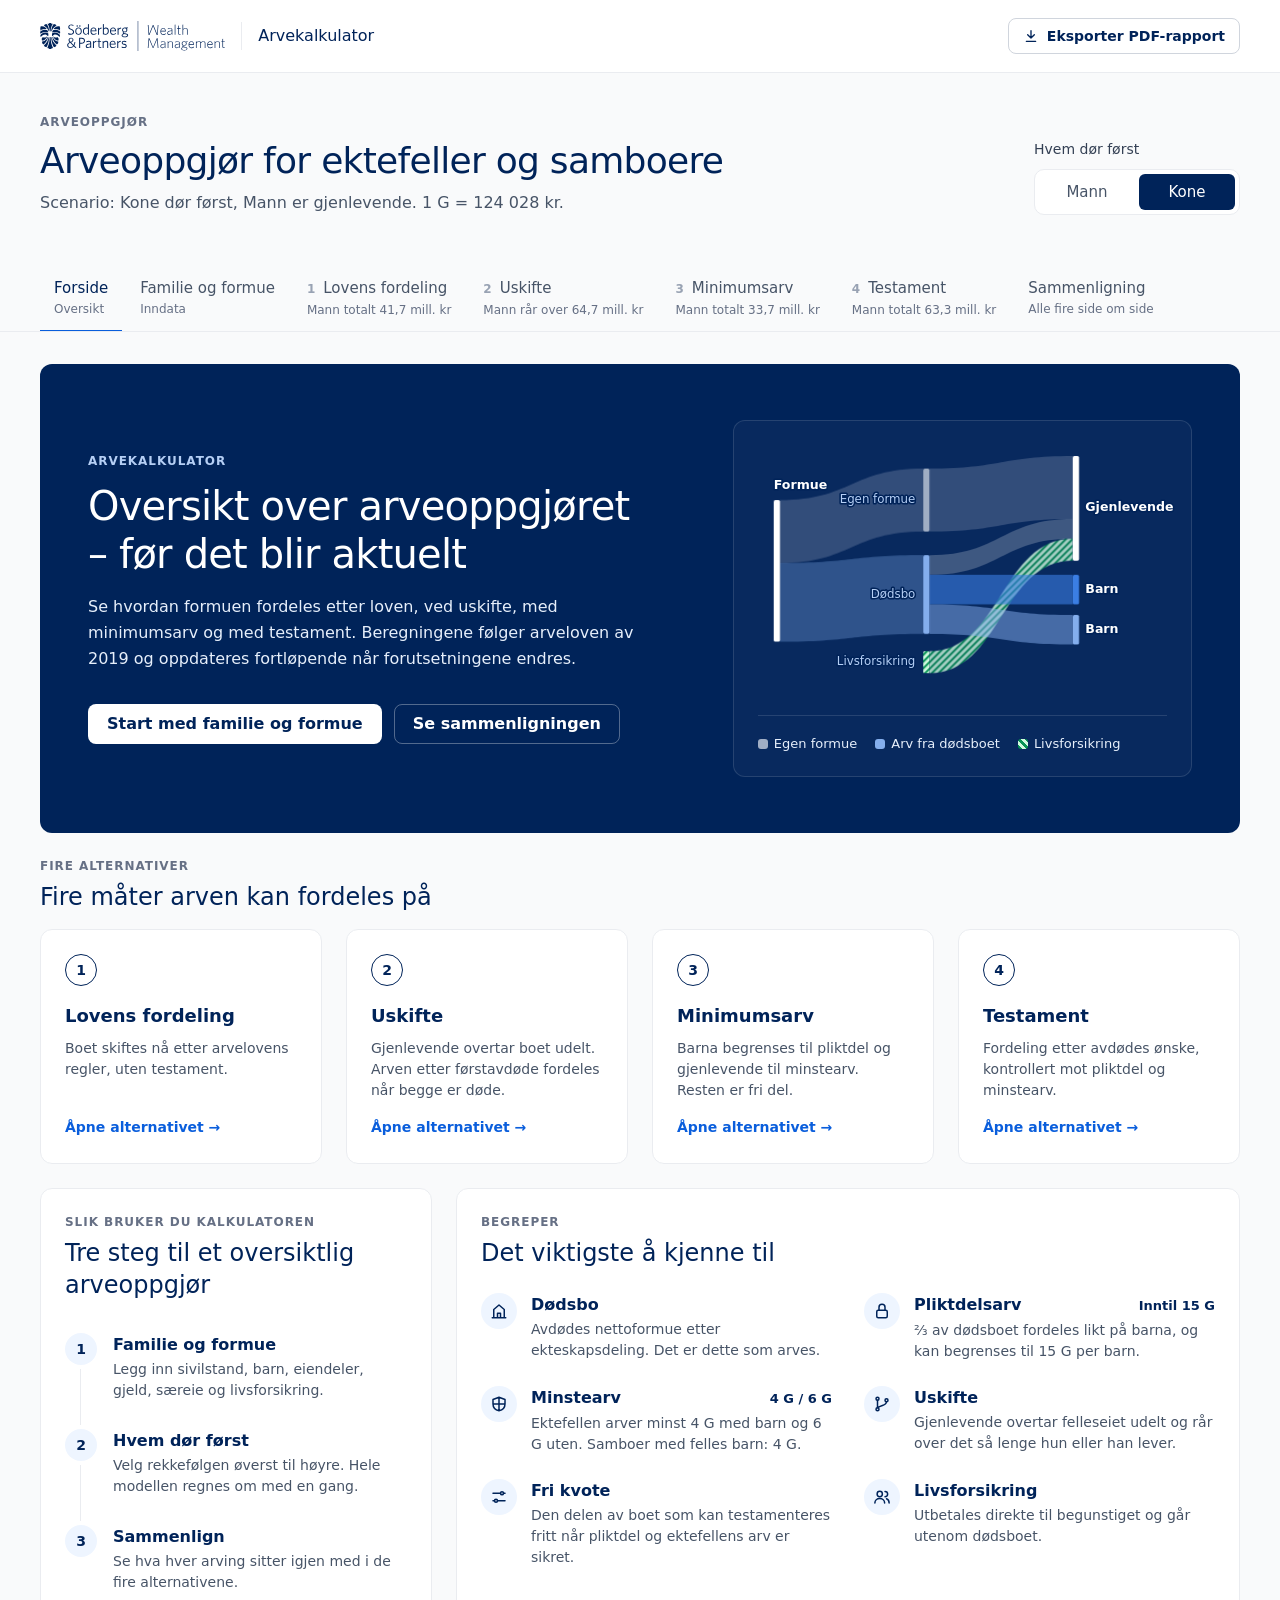
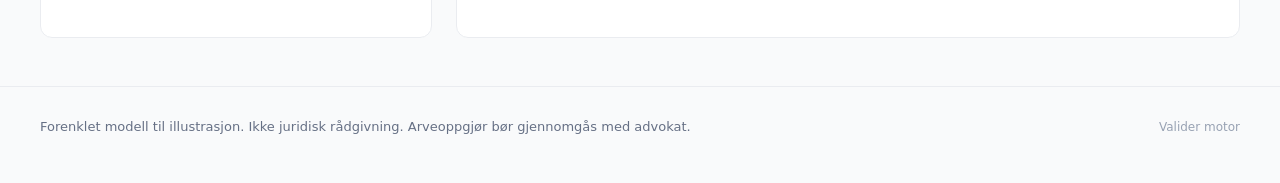
==== arvekalkulator-offline.html @ 0c9b3e19 "Ny overskrift: Arveoppgjør for ektefeller og samboere Co-authored-by: Cursor <cursoragent@cursor.com" ====
<!DOCTYPE html>
<html lang="nb">
<head>
  <meta charset="utf-8">
  <meta name="viewport" content="width=device-width, initial-scale=1">
  <!-- Generert av build-offline.js. Ikke rediger direkte. -->
  <title>Arvekalkulator – Söderberg &amp; Partners Wealth Management</title>
  <link rel="icon" href="[data-uri]" type="image/svg+xml">
  <style>
/* ============================================================================
   Söderberg & Partners Wealth Management – designtokens for Arvekalkulator
   Kilde: SPWM mal/colors_and_type.css (Designsystem.fig)
   ============================================================================ */
:root{
  /* Merkevare */
  --sp-navy:#002359; --sp-navy-ink:#12326E; --sp-navy-pressed:#074EB9;
  /* Blå (handling) */
  --blue-25:#F9FBFE; --blue-50:#F3F7FD; --blue-100:#EEF5FF; --blue-200:#E6EFFB; --blue-300:#B5CFF5;
  --blue-400:#99BEF5; --blue-500:#84AEED; --blue-600:#6096E8; --blue-700:#3B7EE3; --blue-800:#0A5EDC; --blue-main:#0A5EDC;
  /* Sekundær navy-grå */
  --secondary-25:#F6F7F9; --secondary-50:#F2F4F7; --secondary-100:#ECEFF3; --secondary-200:#E5E9EE; --secondary-300:#CCD3DE;
  --secondary-400:#A0AEC4; --secondary-500:#8091AC; --secondary-600:#597093; --secondary-700:#405A82; --secondary-800:#264472;
  /* Grå */
  --gray-25:#FCFCFD; --gray-50:#F9FAFB; --gray-100:#F2F4F7; --gray-200:#EAECF0; --gray-300:#D0D5DD; --gray-400:#98A2B3;
  --gray-500:#667085; --gray-600:#475467; --gray-700:#344054; --gray-800:#1D2939; --gray-900:#101828; --white:#FFFFFF;
  /* Semantisk */
  --error-bg:#FEF3F2; --error-bg-soft:#FFFBFA; --error-border:#FDA29B; --error-500:#F04438; --error-600:#D92D20; --error-700:#B42318;
  --warning-bg:#FFFAEB; --warning-border:#FEC84B; --warning-500:#F79009; --warning-600:#DC6803; --warning-700:#B54708;
  --success-bg:#ECFDF3; --success-border:#A6F4C5; --success-500:#12B76A; --success-600:#079455; --success-700:#067647;
  --chart-grid:#EAECF0; --ring:rgba(10,94,220,0.24);

  /* Personfarger */
  --p-survivor:#002359; --p-uskifte:#264472; --p-own:#A0AEC4; --p-estate:#405A82; --p-netto:#264472;
  --p-parents:#667085; --p-other:#405A82; --p-debt:#FDA29B; --p-saereie-b:#CCD3DE;
  --hatch-ins:repeating-linear-gradient(45deg,#079455 0 3px,#D1FADF 3px 6px);
  --hatch-fri:repeating-linear-gradient(45deg,#002359 0 3px,#CCD3DE 3px 6px);

  /* Typografi */
  --font-sans:"Hanken Grotesk","Whitney","Inter",system-ui,-apple-system,"Segoe UI",sans-serif;

  /* Spacing, radius, skygger */
  --space-1:4px; --space-2:8px; --space-3:12px; --space-4:16px; --space-5:20px; --space-6:24px; --space-8:32px; --space-10:40px; --space-12:48px;
  --radius-sm:5px; --radius-md:8px; --radius-lg:12px; --radius-pill:100px;
  --shadow-xs:0 1px 2px rgba(16,24,40,0.05);
  --shadow-sm:0 1px 3px rgba(16,24,40,0.10),0 1px 2px rgba(16,24,40,0.06);
  --shadow-md:0 4px 8px -2px rgba(16,24,40,0.10),0 2px 4px -2px rgba(16,24,40,0.06);
  --shadow-lg:0 12px 16px -4px rgba(16,24,40,0.08),0 4px 6px -2px rgba(16,24,40,0.03);
  --shadow-xl:0 20px 24px -4px rgba(16,24,40,0.08),0 8px 8px -4px rgba(16,24,40,0.03);

  /* Bevegelse */
  --ease:cubic-bezier(.2,.7,.3,1);
  --t-fast:.15s; --t-chart:.45s;
  --page-pad:40px;
}
@media (max-width:767px){ :root{ --page-pad:24px; } }

</style>
  <style>
/* Arvekalkulator – komponenter og layout. Bruker variabler fra tokens.css */
*,*::before,*::after{box-sizing:border-box}
html{scroll-behavior:smooth}
body{margin:0;background:var(--gray-50);color:var(--sp-navy);font-family:var(--font-sans);font-size:16px;line-height:24px;
  -webkit-font-smoothing:antialiased;-moz-osx-font-smoothing:grayscale}
button,input,select,textarea{font:inherit;color:inherit}
button{cursor:pointer}
h1,h2,h3,h4,p{margin:0}
.num,.kr,td,.kpi-v,.surv-v,input{font-variant-numeric:tabular-nums}
.sr-only{position:absolute!important;width:1px;height:1px;padding:0;margin:-1px;overflow:hidden;clip:rect(0,0,0,0);white-space:nowrap;border:0}
:focus-visible{outline:2px solid var(--blue-main);outline-offset:2px;border-radius:4px}
.wrap{max-width:calc(1280px + 2 * var(--page-pad));margin:0 auto;padding:0 var(--page-pad)}
.muted{color:var(--gray-600)}
.help{color:var(--gray-500);font-size:13px;line-height:18px}
.eyebrow{font-size:12px;line-height:18px;font-weight:600;letter-spacing:.08em;color:var(--gray-500);text-transform:uppercase}
.h1{font-size:36px;line-height:44px;letter-spacing:-.02em;font-weight:500;color:var(--sp-navy)}
.h2{font-size:30px;line-height:38px;font-weight:500;color:var(--sp-navy)}
.h2-xs{font-size:24px;line-height:32px;font-weight:500;color:var(--sp-navy)}
.h3{font-size:16px;line-height:24px;font-weight:600;color:var(--sp-navy)}
.lead{font-size:16px;line-height:24px;color:var(--gray-600);max-width:620px}

/* ---------- Header ---------- */
.hdr{background:var(--white);border-bottom:1px solid var(--gray-200)}
.hdr-in{display:flex;align-items:center;justify-content:space-between;gap:16px;padding-top:18px;padding-bottom:18px}
.brand{display:flex;align-items:center;gap:16px;min-width:0}
.brand img{height:30px;width:auto;display:block}
.brand .vr{width:1px;height:28px;background:var(--gray-200);flex:none}
.brand .app-name{font-size:16px;font-weight:500;color:var(--sp-navy);white-space:nowrap}

/* ---------- Buttons ---------- */
.btn{display:inline-flex;align-items:center;justify-content:center;gap:8px;font-weight:600;line-height:1;border-radius:var(--radius-md);
  border:1px solid transparent;transition:background var(--t-fast),border-color var(--t-fast),color var(--t-fast);white-space:nowrap;text-decoration:none}
.btn-sm{font-size:14px;padding:9px 14px}.btn-sm .bx{font-size:16px}
.btn-md{font-size:16px;padding:11px 18px}.btn-md .bx{font-size:18px}
.btn-primary{background:var(--blue-main);color:var(--white)}.btn-primary:hover{background:var(--sp-navy-pressed)}
.btn-secondary{background:var(--white);color:var(--sp-navy);border-color:var(--gray-300)}.btn-secondary:hover{background:var(--gray-50)}
.btn-tertiary{background:transparent;color:var(--blue-main)}.btn-tertiary:hover{background:var(--blue-50)}
.icon-btn{width:32px;height:32px;border-radius:var(--radius-pill);display:inline-flex;align-items:center;justify-content:center;
  border:1px solid var(--gray-300);background:var(--white);color:var(--sp-navy);font-size:18px;transition:background var(--t-fast),color var(--t-fast),border-color var(--t-fast)}
.icon-btn:hover{background:var(--gray-50)}
.icon-btn:disabled{opacity:.4;cursor:default}
.icon-btn.ghost{border-color:transparent;color:var(--gray-500)}
.icon-btn.del:hover{color:var(--error-600);background:var(--error-bg);border-color:transparent}

/* ---------- Hero ---------- */
.hero{display:flex;justify-content:space-between;align-items:flex-end;gap:24px;flex-wrap:wrap;padding-top:40px;padding-bottom:24px}
.hero .eyebrow{margin-bottom:8px}
.hero .lead{margin-top:8px}
.who{display:flex;flex-direction:column;gap:8px;align-items:flex-start}
.who-label{font-size:14px;font-weight:500;color:var(--gray-700)}

/* ---------- Segmented ---------- */
.seg{display:inline-flex;padding:4px;background:var(--gray-100);border-radius:var(--radius-md);gap:4px;flex-wrap:wrap}
.seg button{padding:8px 18px;border-radius:6px;font-size:14px;line-height:20px;font-weight:500;border:0;background:transparent;color:var(--gray-600);
  transition:background var(--t-fast),color var(--t-fast),box-shadow var(--t-fast)}
.seg button:hover{color:var(--sp-navy)}
.seg button.on{background:var(--white);color:var(--sp-navy);box-shadow:var(--shadow-sm)}
.seg.compact button{padding:6px 12px;font-size:13px}
.seg-dark{background:var(--white);border:1px solid var(--gray-200);border-radius:10px}
.seg-dark button{min-width:96px;font-size:15px}
.seg-dark button.on{background:var(--sp-navy);color:var(--white);box-shadow:none}

/* ---------- KPI ---------- */
.kpi{display:grid;grid-template-columns:repeat(auto-fit,minmax(190px,1fr));background:var(--white);border:1px solid var(--gray-200);border-radius:var(--radius-lg);overflow:hidden}
.kpi-c{padding:22px 24px;border-right:1px solid var(--gray-200);min-width:0}
.kpi-c:last-child{border-right:0}
.kpi-l{display:flex;align-items:center;gap:8px;font-size:14px;line-height:20px;color:var(--gray-600)}
.kpi-v{font-size:clamp(22px,2.2vw,30px);line-height:1.27;font-weight:600;color:var(--sp-navy);white-space:nowrap;margin:6px 0 4px}
.kpi-s{font-size:13px;line-height:18px;color:var(--gray-500)}
.sq{width:10px;height:10px;border-radius:3px;flex:none;display:inline-block}
.hatch-ins{background:var(--hatch-ins)}
.hatch-fri{background:var(--hatch-fri)}

/* ---------- Tabs ---------- */
.tabbar{position:sticky;top:0;z-index:20;background:rgba(249,250,251,.94);-webkit-backdrop-filter:blur(8px);backdrop-filter:blur(8px);
  border-bottom:1px solid var(--gray-200);margin-top:24px}
.tabs{display:flex;gap:4px;overflow-x:auto;scrollbar-width:none}
.tabs::-webkit-scrollbar{display:none}
.tab{flex:none;display:flex;flex-direction:column;align-items:flex-start;gap:2px;padding:14px 14px 12px;border:0;background:transparent;
  border-bottom:2px solid transparent;margin-bottom:-1px;color:var(--gray-600);text-align:left;transition:color var(--t-fast),border-color var(--t-fast)}
.tab:hover{color:var(--sp-navy)}
.tab-l1{display:flex;align-items:baseline;gap:8px;font-size:15px;line-height:22px;font-weight:500;white-space:nowrap}
.tab-n{font-size:12px;font-weight:600;color:var(--gray-400)}
.tab-l2{font-size:12px;line-height:16px;color:var(--gray-500);white-space:nowrap}
.tab[aria-selected="true"]{color:var(--sp-navy);border-bottom-color:var(--blue-main)}
.tab[aria-selected="true"] .tab-n{color:var(--blue-main)}
.tab.na .tab-l2{color:var(--gray-400)}

/* ---------- Panels ---------- */
.main{padding-top:32px;padding-bottom:48px}
.panel{display:flex;flex-direction:column;gap:24px;animation:fadeUp .25s var(--ease)}
@keyframes fadeUp{from{opacity:0;transform:translateY(6px)}to{opacity:1;transform:none}}
.panel-h{display:flex;justify-content:space-between;align-items:flex-end;gap:16px;flex-wrap:wrap}
.panel-h p{margin-top:4px}

/* ---------- Cards ---------- */
.card{background:var(--white);border:1px solid var(--gray-200);border-radius:var(--radius-lg);padding:24px;min-width:0}
.card-h{display:flex;justify-content:space-between;align-items:flex-start;gap:16px;flex-wrap:wrap;margin-bottom:20px}
.card-h p{margin-top:2px;font-size:14px;line-height:20px}
.icirc{width:36px;height:36px;border-radius:var(--radius-pill);background:var(--blue-100);color:var(--sp-navy);display:inline-flex;align-items:center;justify-content:center;font-size:18px;flex:none}
.icirc.hatch-ins{color:var(--success-700)}
.icirc.hatch-ins .bx{background:var(--white);border-radius:50%;width:26px;height:26px;display:inline-flex;align-items:center;justify-content:center;font-size:16px}

.grid-in{display:grid;grid-template-columns:repeat(auto-fit,minmax(min(100%,540px),1fr));gap:24px;align-items:start}
.ccard{background:var(--white);border:1px solid var(--gray-200);border-radius:var(--radius-lg);overflow:hidden}
.ccard-h{width:100%;display:flex;align-items:center;gap:14px;padding:20px 24px;border:0;background:transparent;text-align:left}
.ccard-h:hover{background:var(--gray-25)}
.ccard-t{display:flex;flex-direction:column;flex:1;min-width:0}
.ccard-title{font-size:16px;line-height:24px;font-weight:600;color:var(--sp-navy)}
.ccard-sum{font-size:13px;line-height:18px;color:var(--gray-500)}
.chev{font-size:22px;color:var(--gray-500);transition:transform .2s var(--ease)}
.ccard.is-open .chev{transform:rotate(180deg)}
.ccard-b{border-top:1px solid var(--gray-100);padding:20px 24px 24px;display:flex;flex-direction:column;gap:20px}

/* ---------- Fields ---------- */
.field{display:flex;flex-direction:column;gap:6px;min-width:0}
.flabel{font-size:14px;line-height:20px;font-weight:500;color:var(--gray-700)}
.fhelp{font-size:13px;line-height:18px;color:var(--gray-500)}
.row2{display:grid;grid-template-columns:repeat(auto-fit,minmax(200px,1fr));gap:16px}
.inp,.sel,.ta{height:44px;padding:0 14px;border:1px solid var(--gray-300);border-radius:var(--radius-md);font-size:16px;color:var(--gray-900);background:var(--white);
  width:100%;min-width:0;outline:none;transition:border-color var(--t-fast),box-shadow var(--t-fast)}
.inp:focus,.sel:focus,.ta:focus{border-color:var(--blue-main);box-shadow:0 0 0 4px var(--ring)}
.sel{appearance:none;-webkit-appearance:none;padding-right:36px;cursor:pointer;
  background-image:url("data:image/svg+xml,%3Csvg xmlns='http://www.w3.org/2000/svg' width='20' height='20' viewBox='0 0 24 24' fill='none' stroke='%23667085' stroke-width='2' stroke-linecap='round' stroke-linejoin='round'%3E%3Cpath d='M6 9l6 6 6-6'/%3E%3C/svg%3E");
  background-repeat:no-repeat;background-position:right 10px center}
.sel.sm,.inp.sm{height:32px;font-size:14px;padding:0 10px}
.sel.sm{padding-right:30px;background-position:right 6px center}
.ta{height:auto;min-height:88px;padding:10px 14px;line-height:22px;resize:vertical}
.fld{position:relative;display:block;min-width:0}
.fld .inp{text-align:right;padding-right:38px}
.fld .suf{position:absolute;right:14px;top:50%;transform:translateY(-50%);font-size:13px;color:var(--gray-500);pointer-events:none}
.fld.tbl .inp{height:40px}
.fld.pct .inp{padding-right:30px}

/* ---------- Banner ---------- */
.banners{display:flex;flex-direction:column;gap:8px}
.banner{display:flex;gap:10px;padding:12px 16px;border-radius:var(--radius-md);font-size:14px;line-height:20px;border:1px solid}
.banner .bx{font-size:18px;line-height:20px;flex:none}
.banner.error{background:var(--error-bg);border-color:var(--error-border);color:var(--error-700)}
.banner.warn{background:var(--warning-bg);border-color:var(--warning-border);color:var(--warning-700)}
.banner.info{background:var(--blue-50);border-color:var(--blue-300);color:var(--sp-navy-ink)}
.banner.success{background:var(--success-bg);border-color:var(--success-border);color:var(--success-700)}

/* ---------- Badge ---------- */
.badge{display:inline-flex;align-items:center;gap:6px;padding:2px 10px;border-radius:var(--radius-pill);font-size:12px;line-height:18px;font-weight:500;white-space:nowrap}
.badge::before{content:"";width:6px;height:6px;border-radius:50%;background:currentColor}
.badge.ok{background:var(--success-bg);color:var(--success-700)}
.badge.red{background:var(--warning-bg);color:var(--warning-700)}
.badge.bad{background:var(--error-bg);color:var(--error-700)}

/* ---------- Switch ---------- */
.swlist{display:flex;flex-direction:column}
.swlist .swrow+.swrow{border-top:1px solid var(--gray-100)}
.swrow{display:flex;align-items:center;justify-content:space-between;gap:16px;width:100%;padding:14px 0;border:0;background:transparent;text-align:left;min-height:44px}
.swrow:disabled{cursor:default;opacity:.6}
.swtxt{display:flex;flex-direction:column;min-width:0}
.swl{font-size:15px;line-height:22px;color:var(--gray-900)}
.swh{font-size:13px;line-height:18px;color:var(--gray-500)}
.sw{width:40px;height:22px;border-radius:var(--radius-pill);background:var(--gray-300);position:relative;flex:none;transition:background .2s var(--ease)}
.sw .knob{position:absolute;top:2px;left:2px;width:18px;height:18px;border-radius:50%;background:var(--white);box-shadow:0 1px 2px rgba(16,24,40,.2);transition:transform .2s var(--ease)}
.sw.on{background:var(--blue-main)}
.sw.on .knob{transform:translateX(18px)}

/* ---------- Stepper ---------- */
.stepper{border:1px solid var(--gray-200);border-radius:var(--radius-md)}
.st-row{display:flex;align-items:center;gap:12px;padding:12px 16px}
.st-row+.st-row{border-top:1px solid var(--gray-200)}
.dot{width:10px;height:10px;border-radius:50%;flex:none;display:inline-block}
.st-t{flex:1;display:flex;flex-direction:column;min-width:0}
.st-l{font-size:15px;line-height:22px;color:var(--gray-900)}
.st-c{display:flex;align-items:center;gap:10px}
.st-v{min-width:20px;text-align:center;font-size:16px;font-weight:600;font-variant-numeric:tabular-nums}

/* ---------- Chip ---------- */
.chips{display:flex;flex-wrap:wrap;gap:8px}
.chip{display:inline-flex;align-items:center;gap:6px;padding:7px 12px;border-radius:var(--radius-pill);font-size:13px;line-height:18px;font-weight:500;
  border:1px solid var(--gray-300);background:var(--white);color:var(--gray-600);transition:background var(--t-fast),border-color var(--t-fast),color var(--t-fast)}
.chip .bx{font-size:16px}
.chip.on{background:var(--blue-100);border-color:var(--blue-500);color:var(--sp-navy)}

/* ---------- Slider ---------- */
.slider{display:flex;flex-direction:column;gap:6px}
.slider-h{display:flex;justify-content:space-between;gap:12px;font-size:14px;line-height:20px}
.slider-h .flabel{flex:1}
.slider-v{font-weight:600;color:var(--sp-navy);white-space:nowrap;font-variant-numeric:tabular-nums}
input[type=range]{width:100%;accent-color:var(--blue-main);margin:4px 0;height:24px}

/* ---------- Assets ---------- */
.assets{display:flex;flex-direction:column;gap:14px}
.asset{display:flex;flex-direction:column;gap:8px;padding-bottom:14px;border-bottom:1px solid var(--gray-100)}
.asset-top{display:grid;grid-template-columns:1fr 170px 32px;gap:10px;align-items:center}
.asset-meta{display:flex;flex-wrap:wrap;align-items:center;gap:10px;font-size:13px;color:var(--gray-600)}
.asset-meta .sel{width:auto}
.pctin{display:inline-flex;align-items:center;gap:6px}
.pctin .inp{width:64px;text-align:right}
.sumline{display:flex;justify-content:space-between;align-items:center;gap:12px;flex-wrap:wrap}
.sumline .tot{font-size:18px;line-height:28px;font-weight:600;color:var(--sp-navy)}
.sumline .tot span{font-weight:500;color:var(--gray-600);font-size:14px;margin-right:12px}
.sumbox{background:var(--gray-50);border-radius:var(--radius-md);padding:14px 16px;display:flex;flex-direction:column;gap:6px;font-size:14px}
.sumbox .r{display:flex;justify-content:space-between;gap:12px;color:var(--gray-600)}
.sumbox .r b{font-weight:500;color:var(--sp-navy);font-variant-numeric:tabular-nums}
.sumbox .r.total{border-top:1px solid var(--gray-300);padding-top:8px;margin-top:2px;font-size:16px;font-weight:600;color:var(--sp-navy)}
.sumbox .r.total b{font-weight:600}
.ins-person{display:flex;flex-direction:column;gap:10px}
.ins-person+.ins-person{border-top:1px solid var(--gray-100);padding-top:20px}
.ins-row{display:flex;align-items:center;gap:14px;flex-wrap:wrap}
.ins-row .fld{width:110px}
.ins-eq{font-size:18px;font-weight:600;color:var(--sp-navy);font-variant-numeric:tabular-nums}
.locked{display:flex;flex-direction:column;border:1px solid var(--gray-200);border-radius:var(--radius-md)}
.locked .r{display:flex;align-items:center;gap:10px;padding:10px 14px;font-size:14px;color:var(--gray-700)}
.locked .r+.r{border-top:1px solid var(--gray-100)}
.locked .r .bx{color:var(--gray-400);font-size:16px}
.locked .r b{margin-left:auto;font-weight:600;color:var(--sp-navy);font-variant-numeric:tabular-nums;text-align:right}

/* ---------- Alternative top ---------- */
.alt-top{display:flex;justify-content:space-between;gap:24px;flex-wrap:wrap;align-items:flex-start}
.alt-top .h2{margin:6px 0 8px}
.surv{background:var(--sp-navy);color:var(--white);border-radius:var(--radius-lg);padding:22px 24px;width:100%;max-width:380px;flex:1 1 300px}
.surv-l{font-size:14px;color:#B5CFF5}
.surv-v{font-size:36px;line-height:44px;font-weight:600;letter-spacing:-.02em;margin:4px 0 12px;white-space:nowrap}
.surv ul{list-style:none;margin:0;padding:12px 0 0;border-top:1px solid rgba(255,255,255,.16);display:flex;flex-direction:column;gap:6px}
.surv li{display:flex;align-items:center;gap:8px;font-size:13px;line-height:18px;color:#E6EFFB}
.surv li b{margin-left:auto;font-weight:500;font-variant-numeric:tabular-nums}
.surv .sq{box-shadow:0 0 0 1px rgba(255,255,255,.35)}
.na-card{display:flex;gap:16px;align-items:flex-start}
.na-card .icirc{background:var(--gray-100);color:var(--gray-500)}
.lockline{display:flex;align-items:center;gap:8px;font-size:14px;color:var(--gray-600)}
.lockline .bx{color:var(--gray-400)}
.ctrl-row{display:flex;flex-wrap:wrap;gap:16px 32px;align-items:center;justify-content:space-between}

/* ---------- Legend ---------- */
.legend{display:flex;flex-wrap:wrap;gap:8px 18px;font-size:13px;color:var(--gray-600)}
.legend span{display:inline-flex;align-items:center;gap:6px}
.scroll-x{overflow-x:auto;-webkit-overflow-scrolling:touch}

/* ---------- Sankey ---------- */
.sankey{display:block;width:100%;min-width:720px;height:auto;overflow:visible}
.sankey .band{fill-opacity:var(--o);transition:d var(--t-chart) var(--ease),fill-opacity .2s var(--ease);cursor:default}
.sankey.hovering .band{fill-opacity:calc(var(--o) / 2)}
.sankey.hovering .band.hot{fill-opacity:calc(var(--o) + .3)}
.sankey .node{transition:d var(--t-chart) var(--ease)}
.sankey .lbl{transition:transform var(--t-chart) var(--ease)}
.sankey text{font-family:var(--font-sans);font-variant-numeric:tabular-nums}
.sankey .t-name{font-size:15px;font-weight:600;fill:var(--sp-navy)}
.sankey .t-sub{font-size:13px;fill:var(--gray-600)}
.sankey .halo{paint-order:stroke;stroke:#fff;stroke-width:4px;stroke-linejoin:round}

/* ---------- Tooltip ---------- */
.tip{position:fixed;z-index:100;width:320px;max-width:calc(100vw - 24px);background:var(--white);border:1px solid var(--gray-200);border-radius:var(--radius-md);
  box-shadow:var(--shadow-lg);padding:12px 14px;pointer-events:none}
.tip-t{font-size:14px;line-height:20px;font-weight:600;color:var(--sp-navy)}
.tip-b{font-size:13px;line-height:19px;color:var(--gray-600);margin-top:4px}

/* ---------- Tables ---------- */
.cols2{display:grid;grid-template-columns:repeat(auto-fit,minmax(min(100%,480px),1fr));gap:24px;align-items:start}
.tbl-wrap{overflow-x:auto;border:1px solid var(--gray-200);border-radius:var(--radius-md)}
table.t{width:100%;border-collapse:collapse;font-size:14px;line-height:20px}
table.t th{background:var(--gray-50);color:var(--gray-500);font-size:12px;line-height:18px;font-weight:600;text-align:left;padding:10px 14px;border-bottom:1px solid var(--gray-200);white-space:nowrap}
table.t td{padding:12px 14px;border-bottom:1px solid var(--gray-100);vertical-align:top;color:var(--gray-700)}
table.t tr:last-child td{border-bottom:0}
table.t .r{text-align:right;white-space:nowrap}
table.t td.amt{font-weight:600;color:var(--sp-navy)}
table.t tr.sum td{border-top:1px solid var(--gray-300);font-weight:600;color:var(--sp-navy);background:var(--gray-25)}
table.t tr.sec td{background:var(--gray-50);color:var(--gray-500);font-size:12px;font-weight:600;padding-top:8px;padding-bottom:8px}
table.t tr.viol td{background:var(--error-bg-soft)}
.who-cell{display:flex;gap:10px;align-items:flex-start}
.who-cell .dot{margin-top:5px}
.who-name{font-weight:500;color:var(--sp-navy)}
.who-sub{font-size:12px;line-height:16px;color:var(--gray-500)}
.who-calc{font-size:12px;line-height:17px;color:var(--gray-500);margin-top:4px}
.calc-toggle{display:inline-flex;align-items:center;gap:8px;font-size:13px;color:var(--gray-600);border:0;background:transparent;padding:4px 0}
.calc-toggle .sw{transform:scale(.85)}

/* ---------- Explain ---------- */
.explain{list-style:none;margin:0;padding:0;display:flex;flex-direction:column;gap:14px;counter-reset:ex}
.explain li{display:flex;gap:12px;counter-increment:ex}
.explain li::before{content:counter(ex);width:24px;height:24px;border-radius:50%;background:var(--blue-100);color:var(--sp-navy);font-size:12px;font-weight:600;
  display:inline-flex;align-items:center;justify-content:center;flex:none}
.ex-law{font-size:12px;line-height:18px;font-weight:600;color:var(--blue-main)}
.ex-text{font-size:14px;line-height:21px;color:var(--gray-700)}

/* ---------- Waterfall ---------- */
.wf-grid{display:grid;min-width:0}
.wf-col{display:flex;flex-direction:column;min-width:64px}
.wf-plot{position:relative;height:262px;border-bottom:1px solid var(--gray-300)}
.wf-bar{position:absolute;left:8%;width:84%;border-radius:3px;transition:bottom var(--t-chart) var(--ease),height var(--t-chart) var(--ease),background-color var(--t-chart)}
.wf-val{position:absolute;left:0;right:0;text-align:center;font-size:11px;line-height:14px;font-weight:600;color:var(--sp-navy);white-space:nowrap;
  transition:bottom var(--t-chart) var(--ease);font-variant-numeric:tabular-nums}
.wf-lbl{font-size:11px;line-height:14px;color:var(--gray-600);text-align:center;padding:8px 2px 0;text-wrap:balance;overflow-wrap:anywhere}

/* ---------- Uskifte timeline ---------- */
.tl{display:grid;grid-template-columns:1fr 1fr;gap:0}
.tl-col{padding:0 24px;display:flex;flex-direction:column;gap:14px;min-width:0}
.tl-col:first-child{padding-left:0;border-right:1px dashed var(--gray-300)}
.tl-col:last-child{padding-right:0}
.tl-h{display:flex;align-items:center;gap:12px}
.tl-dot{width:32px;height:32px;border-radius:50%;display:inline-flex;align-items:center;justify-content:center;font-weight:600;font-size:14px;flex:none}
.tl-dot.f{background:var(--sp-navy);color:var(--white)}
.tl-dot.o{background:var(--white);color:var(--sp-navy);border:2px solid var(--sp-navy)}
.paylist{list-style:none;margin:0;padding:0;display:flex;flex-direction:column;gap:8px;font-size:14px}
.paylist li{display:flex;align-items:center;gap:8px;color:var(--gray-700)}
.paylist li b{margin-left:auto;font-weight:600;color:var(--sp-navy);font-variant-numeric:tabular-nums}
.uskbox{background:var(--blue-50);border:1px solid var(--blue-200);border-radius:var(--radius-md);padding:14px 16px}
.uskbox .v{font-size:22px;line-height:30px;font-weight:600;color:var(--sp-navy);font-variant-numeric:tabular-nums}
.splitbar{display:flex;height:32px;border-radius:6px;overflow:hidden;font-size:12px;font-weight:600;color:var(--white)}
.splitbar>div{display:flex;align-items:center;padding:0 10px;white-space:nowrap;overflow:hidden;transition:flex-basis var(--t-chart) var(--ease)}

/* ---------- Insurance need ---------- */
.need{display:grid;grid-template-columns:minmax(0,1fr) minmax(0,1fr);gap:0;border:1px solid var(--gray-200);border-radius:var(--radius-md);overflow:hidden}
.need-l{padding:20px;display:flex;flex-direction:column;gap:20px}
.need-r{padding:20px;background:var(--gray-25);border-left:1px solid var(--gray-200);display:flex;flex-direction:column;gap:14px}
.need-big{font-size:36px;line-height:44px;font-weight:600;letter-spacing:-.02em;color:var(--sp-navy);font-variant-numeric:tabular-nums}
.pillbar{display:flex;height:12px;border-radius:var(--radius-pill);overflow:hidden;background:var(--gray-100)}
.pillbar>div{transition:width var(--t-chart) var(--ease)}
.oppst{display:flex;flex-direction:column;font-size:14px}
.oppst .r{display:flex;justify-content:space-between;gap:12px;padding:7px 0;color:var(--gray-600)}
.oppst .r b{font-weight:500;color:var(--sp-navy);font-variant-numeric:tabular-nums;white-space:nowrap}
.oppst .r.sub{border-top:1px solid var(--gray-300);font-weight:600;color:var(--sp-navy)}
.oppst .r.sub b{font-weight:600}
.oppst .r.neg,.oppst .r.neg b{color:var(--error-700)}

/* ---------- Testament editor ---------- */
.ted table{min-width:760px}
.ted td{vertical-align:middle}
.ted .fld{width:110px}
.ted .sumpct.off{color:var(--warning-600)}

/* ---------- Compare ---------- */
.cmp-cards{display:grid;grid-template-columns:repeat(auto-fit,minmax(260px,1fr));gap:24px}
.cmp-card{text-align:left;background:var(--white);border:1px solid var(--gray-200);border-radius:var(--radius-lg);padding:20px 24px;display:flex;flex-direction:column;gap:4px;
  transition:border-color var(--t-fast),box-shadow var(--t-fast)}
.cmp-card:hover{border-color:var(--blue-500);box-shadow:var(--shadow-md)}
.cmp-card .t{font-size:16px;font-weight:600;color:var(--sp-navy)}
.cmp-card .l{font-size:13px;color:var(--gray-500);margin-top:10px}
.cmp-card .v{font-size:22px;line-height:30px;font-weight:600;color:var(--sp-navy);font-variant-numeric:tabular-nums}
.cmp-card .v.na{color:var(--gray-400);font-size:16px;font-weight:500}
.cmp-card .go{margin-top:10px;font-size:14px;font-weight:600;color:var(--blue-main)}
.cmp-groups{display:flex;flex-direction:column;gap:22px}
.cmp-g-h{display:flex;align-items:center;gap:8px;margin-bottom:8px}
.cmp-g-h .n{font-weight:600;color:var(--sp-navy);font-size:14px}
.cmp-g-h .s{font-size:12px;color:var(--gray-500)}
.cmp-bar{display:grid;grid-template-columns:20px 1fr 130px;gap:10px;align-items:center;font-size:13px;line-height:18px}
.cmp-bar+.cmp-bar{margin-top:4px}
.cmp-bar .i{color:var(--gray-500);font-weight:600;text-align:center}
.cmp-bar .trk{height:14px;background:var(--gray-50);border-radius:3px;overflow:hidden}
.cmp-bar .fill{height:100%;border-radius:3px;transition:width var(--t-chart) var(--ease)}
.cmp-bar .a{text-align:right;color:var(--sp-navy);font-weight:500;font-variant-numeric:tabular-nums;white-space:nowrap}
.cmp-bar .a.na{color:var(--gray-400);font-weight:400}

/* ---------- Forside ---------- */
.fp-hero{display:grid;grid-template-columns:minmax(0,1.3fr) minmax(0,1fr);gap:48px;align-items:center;background:var(--sp-navy);border-radius:var(--radius-lg);padding:56px 48px;color:var(--white)}
.fp-eb{color:var(--blue-300)}
.fp-title{font-size:40px;line-height:48px;letter-spacing:-.02em;font-weight:500;color:var(--white);margin:12px 0 16px;max-width:580px;text-wrap:balance}
.fp-lead{font-size:16px;line-height:26px;color:var(--blue-200);max-width:560px}
.fp-cta{display:flex;gap:12px;flex-wrap:wrap;margin-top:32px}
.fp-btn-w{background:var(--white);color:var(--sp-navy)}
.fp-btn-w:hover{background:var(--blue-100)}
.fp-btn-ghost{background:transparent;color:var(--white);border-color:rgba(255,255,255,.32)}
.fp-btn-ghost:hover{background:rgba(255,255,255,.08);border-color:rgba(255,255,255,.5)}
.fp-art{margin:0;min-width:0;padding:24px 24px 20px;border:1px solid rgba(255,255,255,.12);border-radius:var(--radius-lg);background:rgba(255,255,255,.03)}
.fp-art svg{display:block;width:100%;height:auto;overflow:visible}
.fp-band{animation:fpBand .9s var(--ease) both;animation-delay:var(--d)}
.fp-node{animation:fpNode .6s var(--ease) both;animation-delay:var(--d)}
@keyframes fpBand{from{opacity:0;transform:translateX(-10px)}to{opacity:1;transform:none}}
@keyframes fpNode{from{opacity:0}to{opacity:1}}
.fp-lbl{font-family:var(--font-sans);font-size:15px;fill:var(--blue-300);paint-order:stroke;stroke:var(--sp-navy);stroke-width:4px;stroke-linejoin:round}
.fp-lbl.strong{fill:var(--white);font-weight:600;font-size:16px}
.fp-cap{display:flex;flex-wrap:wrap;gap:8px 18px;margin-top:18px;padding-top:16px;border-top:1px solid rgba(255,255,255,.12);font-size:13px;color:var(--blue-200)}
.fp-cap span{display:inline-flex;align-items:center;gap:6px}
.fp-sec-h{display:flex;flex-direction:column;gap:6px;margin-bottom:16px}
.fp-alts{display:grid;grid-template-columns:repeat(auto-fit,minmax(240px,1fr));gap:24px}
.fp-alt{text-align:left;background:var(--white);border:1px solid var(--gray-200);border-radius:var(--radius-lg);padding:24px;display:flex;flex-direction:column;gap:8px;
  transition:border-color var(--t-fast),box-shadow var(--t-fast)}
.fp-alt:hover{border-color:var(--blue-500);box-shadow:var(--shadow-md)}
.fp-num{width:32px;height:32px;border-radius:50%;border:1.5px solid var(--sp-navy);color:var(--sp-navy);display:inline-flex;align-items:center;justify-content:center;font-size:14px;font-weight:600;margin-bottom:8px}
.fp-alt-t{font-size:18px;line-height:28px;font-weight:600;color:var(--sp-navy)}
.fp-alt-d{font-size:14px;line-height:21px;color:var(--gray-600);flex:1}
.fp-alt-f{display:flex;flex-direction:column;gap:2px;border-top:1px solid var(--gray-100);padding-top:14px;margin-top:8px}
.fp-alt-f .l{font-size:13px;color:var(--gray-500)}
.fp-alt-f .v{font-size:22px;line-height:30px;font-weight:600;color:var(--sp-navy);font-variant-numeric:tabular-nums;white-space:nowrap}
.fp-alt-f .na-r{font-size:13px;line-height:18px;color:var(--gray-500)}
.fp-alt.na .fp-num{border-color:var(--gray-300);color:var(--gray-400)}
.fp-alt.na .fp-alt-t{color:var(--gray-500)}
.fp-alt .go{font-size:14px;font-weight:600;color:var(--blue-main);margin-top:6px}
.fp-two{display:grid;grid-template-columns:minmax(0,1fr) minmax(0,2fr);gap:24px;align-items:stretch}
.fp-steps{list-style:none;margin:0;padding:0;display:flex;flex-direction:column}
.fp-steps li{position:relative}
.fp-steps li:not(:last-child)::after{content:"";position:absolute;left:15px;top:44px;bottom:-4px;width:1px;background:var(--gray-200)}
.fp-step{display:grid;grid-template-columns:32px 1fr;column-gap:16px;row-gap:2px;width:100%;text-align:left;border:0;background:transparent;padding:8px 8px 20px 0;border-radius:var(--radius-md)}
.fp-step:hover .fp-step-t{color:var(--blue-main)}
.fp-step-n{grid-row:span 2;width:32px;height:32px;border-radius:50%;background:var(--blue-100);color:var(--sp-navy);font-size:14px;font-weight:600;display:inline-flex;align-items:center;justify-content:center}
.fp-step-t{font-size:16px;line-height:24px;font-weight:600;color:var(--sp-navy);transition:color var(--t-fast)}
.fp-step-d{font-size:14px;line-height:21px;color:var(--gray-600)}
.fp-terms{display:grid;grid-template-columns:repeat(auto-fit,minmax(260px,1fr));gap:24px 32px}
.fp-term{display:flex;gap:14px;align-items:flex-start}
.fp-term-h{display:flex;justify-content:space-between;align-items:baseline;gap:12px;flex-wrap:wrap}
.fp-term-h .t{font-size:16px;line-height:24px;font-weight:600;color:var(--sp-navy)}
.fp-term-h .v{font-size:13px;font-weight:600;color:var(--sp-navy);font-variant-numeric:tabular-nums;white-space:nowrap}
.fp-term p{font-size:14px;line-height:21px;color:var(--gray-600);margin-top:2px}
@media (max-width:1023px){
  .fp-hero{grid-template-columns:1fr;gap:32px;padding:40px 32px}
  .fp-two{grid-template-columns:1fr}
}
@media (max-width:767px){
  .fp-hero{padding:32px 24px}
  .fp-title{font-size:30px;line-height:38px}
  .fp-scen-v{font-size:30px;line-height:38px}
}
@media print{ .fp-cta,.fp-edit{display:none!important} }

/* ---------- Footer & modal ---------- */
.foot{border-top:1px solid var(--gray-200)}
.foot-in{display:flex;justify-content:space-between;align-items:center;gap:16px;flex-wrap:wrap;padding-top:24px;padding-bottom:40px}
.foot p{font-size:13px;line-height:18px;color:var(--gray-500)}
.linkbtn{border:0;background:transparent;font-size:12px;color:var(--gray-400);padding:4px 0}
.linkbtn:hover{color:var(--blue-main);text-decoration:underline}
.scrim{position:fixed;inset:0;z-index:200;background:rgba(16,24,40,.45);display:flex;align-items:center;justify-content:center;padding:16px;animation:fade .2s var(--ease)}
@keyframes fade{from{opacity:0}to{opacity:1}}
.modal{width:720px;max-width:100%;max-height:86vh;background:var(--white);border-radius:var(--radius-lg);box-shadow:var(--shadow-xl);display:flex;flex-direction:column;overflow:hidden}
.modal-h{display:flex;justify-content:space-between;gap:16px;padding:20px 24px;border-bottom:1px solid var(--gray-200)}
.modal-h p{font-size:14px;line-height:20px;color:var(--gray-600);margin-top:4px}
.modal-b{overflow:auto;padding:0}
.modal-b table.t th{position:sticky;top:0}
.ok-i{color:var(--success-600);font-size:20px}
.bad-i{color:var(--error-600);font-size:20px}

/* ---------- Responsive ---------- */
@media (max-width:767px){
  .kpi{grid-template-columns:1fr 1fr}
  .kpi-c{border-bottom:1px solid var(--gray-200)}
  .kpi-c:nth-child(2n){border-right:0}
  .surv{max-width:none;flex-basis:100%}
  .asset-top{grid-template-columns:1fr 140px 32px}
  .tl{grid-template-columns:1fr}
  .tl-col{padding:0!important;border-right:0!important}
  .tl-col+.tl-col{border-top:1px dashed var(--gray-300);padding-top:20px!important;margin-top:20px}
  .need{grid-template-columns:1fr}
  .need-r{border-left:0;border-top:1px solid var(--gray-200)}
  .h1{font-size:30px;line-height:38px}
  .brand .app-name{display:none}
  .brand .vr{display:none}
  .card{padding:20px}
}
@media (pointer:coarse){
  .icon-btn{width:44px;height:44px}
  .seg button{min-height:44px}
  .chip{min-height:44px}
  .tab{min-height:44px}
}

/* ---------- Reduced motion ---------- */
@media (prefers-reduced-motion:reduce){
  *,*::before,*::after{transition:none!important;animation:none!important;scroll-behavior:auto!important}
}

/* ---------- Print ---------- */
@media print{
  @page{margin:14mm}
  body{background:var(--white)}
  .tabbar,.btn,.icon-btn,.linkbtn,.calc-toggle,.seg-dark,.who,.tip,.scrim,.ccard-h .chev{display:none!important}
  .hdr,.foot{border-color:var(--gray-300)}
  .card,.ccard,.kpi,.surv,.cmp-card,.need,.banner,tr{break-inside:avoid}
  .panel{animation:none}
  .scroll-x,.tbl-wrap{overflow:visible}
  .sankey{min-width:0}
  .surv{-webkit-print-color-adjust:exact;print-color-adjust:exact}
  *{-webkit-print-color-adjust:exact;print-color-adjust:exact}
}

</style>
<style>
/* Offline-ikoner (erstatter Boxicons) */
.bx{display:inline-flex;align-items:center;justify-content:center;width:1em;height:1em;line-height:1;font-style:normal;vertical-align:-.125em;flex:none}
.bx::before{content:"";display:block;width:1em;height:1em;background-color:currentColor;-webkit-mask:var(--bx) center/contain no-repeat;mask:var(--bx) center/contain no-repeat}
.bx-download{--bx:url("data:image/svg+xml,%3Csvg%20xmlns%3D%22http%3A%2F%2Fwww.w3.org%2F2000%2Fsvg%22%20viewBox%3D%220%200%2024%2024%22%20fill%3D%22none%22%20stroke%3D%22%23000%22%20stroke-width%3D%222%22%20stroke-linecap%3D%22round%22%20stroke-linejoin%3D%22round%22%3E%3Cpath%20d%3D%22M12%204v11M7%2010l5%205%205-5M5%2020h14%22%2F%3E%3C%2Fsvg%3E")}
.bx-chevron-down{--bx:url("data:image/svg+xml,%3Csvg%20xmlns%3D%22http%3A%2F%2Fwww.w3.org%2F2000%2Fsvg%22%20viewBox%3D%220%200%2024%2024%22%20fill%3D%22none%22%20stroke%3D%22%23000%22%20stroke-width%3D%222%22%20stroke-linecap%3D%22round%22%20stroke-linejoin%3D%22round%22%3E%3Cpath%20d%3D%22M6%209l6%206%206-6%22%2F%3E%3C%2Fsvg%3E")}
.bx-group{--bx:url("data:image/svg+xml,%3Csvg%20xmlns%3D%22http%3A%2F%2Fwww.w3.org%2F2000%2Fsvg%22%20viewBox%3D%220%200%2024%2024%22%20fill%3D%22none%22%20stroke%3D%22%23000%22%20stroke-width%3D%222%22%20stroke-linecap%3D%22round%22%20stroke-linejoin%3D%22round%22%3E%3Ccircle%20cx%3D%229%22%20cy%3D%228%22%20r%3D%223.5%22%2F%3E%3Cpath%20d%3D%22M2.5%2020c0-3.6%202.9-6%206.5-6s6.5%202.4%206.5%206M16%204.5a3.5%203.5%200%200%201%200%207M18%2014.3c2.1.8%203.5%202.9%203.5%205.7%22%2F%3E%3C%2Fsvg%3E")}
.bx-building-house{--bx:url("data:image/svg+xml,%3Csvg%20xmlns%3D%22http%3A%2F%2Fwww.w3.org%2F2000%2Fsvg%22%20viewBox%3D%220%200%2024%2024%22%20fill%3D%22none%22%20stroke%3D%22%23000%22%20stroke-width%3D%222%22%20stroke-linecap%3D%22round%22%20stroke-linejoin%3D%22round%22%3E%3Cpath%20d%3D%22M3%2021h18M5%2021V10l7-6%207%206v11M10%2021v-6h4v6%22%2F%3E%3C%2Fsvg%3E")}
.bx-credit-card{--bx:url("data:image/svg+xml,%3Csvg%20xmlns%3D%22http%3A%2F%2Fwww.w3.org%2F2000%2Fsvg%22%20viewBox%3D%220%200%2024%2024%22%20fill%3D%22none%22%20stroke%3D%22%23000%22%20stroke-width%3D%222%22%20stroke-linecap%3D%22round%22%20stroke-linejoin%3D%22round%22%3E%3Crect%20x%3D%223%22%20y%3D%225%22%20width%3D%2218%22%20height%3D%2214%22%20rx%3D%222%22%2F%3E%3Cpath%20d%3D%22M3%2010h18M7%2015h4%22%2F%3E%3C%2Fsvg%3E")}
.bx-git-branch{--bx:url("data:image/svg+xml,%3Csvg%20xmlns%3D%22http%3A%2F%2Fwww.w3.org%2F2000%2Fsvg%22%20viewBox%3D%220%200%2024%2024%22%20fill%3D%22none%22%20stroke%3D%22%23000%22%20stroke-width%3D%222%22%20stroke-linecap%3D%22round%22%20stroke-linejoin%3D%22round%22%3E%3Ccircle%20cx%3D%226%22%20cy%3D%225%22%20r%3D%222%22%2F%3E%3Ccircle%20cx%3D%226%22%20cy%3D%2219%22%20r%3D%222%22%2F%3E%3Ccircle%20cx%3D%2218%22%20cy%3D%227%22%20r%3D%222%22%2F%3E%3Cpath%20d%3D%22M6%207v10M18%209c0%205-6%204-12%208%22%2F%3E%3C%2Fsvg%3E")}
.bx-shield-quarter{--bx:url("data:image/svg+xml,%3Csvg%20xmlns%3D%22http%3A%2F%2Fwww.w3.org%2F2000%2Fsvg%22%20viewBox%3D%220%200%2024%2024%22%20fill%3D%22none%22%20stroke%3D%22%23000%22%20stroke-width%3D%222%22%20stroke-linecap%3D%22round%22%20stroke-linejoin%3D%22round%22%3E%3Cpath%20d%3D%22M12%203l8%203v6c0%204.6-3.4%208-8%209-4.6-1-8-4.4-8-9V6zM12%203v18M4%2012h16%22%2F%3E%3C%2Fsvg%3E")}
.bx-slider-alt{--bx:url("data:image/svg+xml,%3Csvg%20xmlns%3D%22http%3A%2F%2Fwww.w3.org%2F2000%2Fsvg%22%20viewBox%3D%220%200%2024%2024%22%20fill%3D%22none%22%20stroke%3D%22%23000%22%20stroke-width%3D%222%22%20stroke-linecap%3D%22round%22%20stroke-linejoin%3D%22round%22%3E%3Cpath%20d%3D%22M4%207h10M18%207h2M4%2017h2M10%2017h10%22%2F%3E%3Ccircle%20cx%3D%2216%22%20cy%3D%227%22%20r%3D%222%22%2F%3E%3Ccircle%20cx%3D%228%22%20cy%3D%2217%22%20r%3D%222%22%2F%3E%3C%2Fsvg%3E")}
.bx-lock-alt{--bx:url("data:image/svg+xml,%3Csvg%20xmlns%3D%22http%3A%2F%2Fwww.w3.org%2F2000%2Fsvg%22%20viewBox%3D%220%200%2024%2024%22%20fill%3D%22none%22%20stroke%3D%22%23000%22%20stroke-width%3D%222%22%20stroke-linecap%3D%22round%22%20stroke-linejoin%3D%22round%22%3E%3Crect%20x%3D%225%22%20y%3D%2211%22%20width%3D%2214%22%20height%3D%2210%22%20rx%3D%222%22%2F%3E%3Cpath%20d%3D%22M8%2011V7a4%204%200%200%201%208%200v4%22%2F%3E%3C%2Fsvg%3E")}
.bx-info-circle{--bx:url("data:image/svg+xml,%3Csvg%20xmlns%3D%22http%3A%2F%2Fwww.w3.org%2F2000%2Fsvg%22%20viewBox%3D%220%200%2024%2024%22%20fill%3D%22none%22%20stroke%3D%22%23000%22%20stroke-width%3D%222%22%20stroke-linecap%3D%22round%22%20stroke-linejoin%3D%22round%22%3E%3Ccircle%20cx%3D%2212%22%20cy%3D%2212%22%20r%3D%229%22%2F%3E%3Cpath%20d%3D%22M12%2011v6M12%207.5v.5%22%2F%3E%3C%2Fsvg%3E")}
.bx-trash{--bx:url("data:image/svg+xml,%3Csvg%20xmlns%3D%22http%3A%2F%2Fwww.w3.org%2F2000%2Fsvg%22%20viewBox%3D%220%200%2024%2024%22%20fill%3D%22none%22%20stroke%3D%22%23000%22%20stroke-width%3D%222%22%20stroke-linecap%3D%22round%22%20stroke-linejoin%3D%22round%22%3E%3Cpath%20d%3D%22M4%207h16M10%2011v6M14%2011v6M9%207V4h6v3M6%207l1%2013h10l1-13%22%2F%3E%3C%2Fsvg%3E")}
.bx-plus{--bx:url("data:image/svg+xml,%3Csvg%20xmlns%3D%22http%3A%2F%2Fwww.w3.org%2F2000%2Fsvg%22%20viewBox%3D%220%200%2024%2024%22%20fill%3D%22none%22%20stroke%3D%22%23000%22%20stroke-width%3D%222%22%20stroke-linecap%3D%22round%22%20stroke-linejoin%3D%22round%22%3E%3Cpath%20d%3D%22M12%205v14M5%2012h14%22%2F%3E%3C%2Fsvg%3E")}
.bx-minus{--bx:url("data:image/svg+xml,%3Csvg%20xmlns%3D%22http%3A%2F%2Fwww.w3.org%2F2000%2Fsvg%22%20viewBox%3D%220%200%2024%2024%22%20fill%3D%22none%22%20stroke%3D%22%23000%22%20stroke-width%3D%222%22%20stroke-linecap%3D%22round%22%20stroke-linejoin%3D%22round%22%3E%3Cpath%20d%3D%22M5%2012h14%22%2F%3E%3C%2Fsvg%3E")}
.bx-reset{--bx:url("data:image/svg+xml,%3Csvg%20xmlns%3D%22http%3A%2F%2Fwww.w3.org%2F2000%2Fsvg%22%20viewBox%3D%220%200%2024%2024%22%20fill%3D%22none%22%20stroke%3D%22%23000%22%20stroke-width%3D%222%22%20stroke-linecap%3D%22round%22%20stroke-linejoin%3D%22round%22%3E%3Cpath%20d%3D%22M4%2012a8%208%200%201%200%202.4-5.7M4%204v5h5%22%2F%3E%3C%2Fsvg%3E")}
.bx-block{--bx:url("data:image/svg+xml,%3Csvg%20xmlns%3D%22http%3A%2F%2Fwww.w3.org%2F2000%2Fsvg%22%20viewBox%3D%220%200%2024%2024%22%20fill%3D%22none%22%20stroke%3D%22%23000%22%20stroke-width%3D%222%22%20stroke-linecap%3D%22round%22%20stroke-linejoin%3D%22round%22%3E%3Ccircle%20cx%3D%2212%22%20cy%3D%2212%22%20r%3D%229%22%2F%3E%3Cpath%20d%3D%22M5.6%205.6l12.8%2012.8%22%2F%3E%3C%2Fsvg%3E")}
.bx-x{--bx:url("data:image/svg+xml,%3Csvg%20xmlns%3D%22http%3A%2F%2Fwww.w3.org%2F2000%2Fsvg%22%20viewBox%3D%220%200%2024%2024%22%20fill%3D%22none%22%20stroke%3D%22%23000%22%20stroke-width%3D%222%22%20stroke-linecap%3D%22round%22%20stroke-linejoin%3D%22round%22%3E%3Cpath%20d%3D%22M6%206l12%2012M18%206L6%2018%22%2F%3E%3C%2Fsvg%3E")}
.bx-check{--bx:url("data:image/svg+xml,%3Csvg%20xmlns%3D%22http%3A%2F%2Fwww.w3.org%2F2000%2Fsvg%22%20viewBox%3D%220%200%2024%2024%22%20fill%3D%22none%22%20stroke%3D%22%23000%22%20stroke-width%3D%222%22%20stroke-linecap%3D%22round%22%20stroke-linejoin%3D%22round%22%3E%3Cpath%20d%3D%22M5%2012.5l4.5%204.5L19%207%22%2F%3E%3C%2Fsvg%3E")}
.bx-error-circle{--bx:url("data:image/svg+xml,%3Csvg%20xmlns%3D%22http%3A%2F%2Fwww.w3.org%2F2000%2Fsvg%22%20viewBox%3D%220%200%2024%2024%22%20fill%3D%22none%22%20stroke%3D%22%23000%22%20stroke-width%3D%222%22%20stroke-linecap%3D%22round%22%20stroke-linejoin%3D%22round%22%3E%3Ccircle%20cx%3D%2212%22%20cy%3D%2212%22%20r%3D%229%22%2F%3E%3Cpath%20d%3D%22M12%207v6M12%2016.5v.5%22%2F%3E%3C%2Fsvg%3E")}
.bx-error{--bx:url("data:image/svg+xml,%3Csvg%20xmlns%3D%22http%3A%2F%2Fwww.w3.org%2F2000%2Fsvg%22%20viewBox%3D%220%200%2024%2024%22%20fill%3D%22none%22%20stroke%3D%22%23000%22%20stroke-width%3D%222%22%20stroke-linecap%3D%22round%22%20stroke-linejoin%3D%22round%22%3E%3Cpath%20d%3D%22M12%203L2%2020h20zM12%2010v4M12%2017v.5%22%2F%3E%3C%2Fsvg%3E")}
.bx-check-circle{--bx:url("data:image/svg+xml,%3Csvg%20xmlns%3D%22http%3A%2F%2Fwww.w3.org%2F2000%2Fsvg%22%20viewBox%3D%220%200%2024%2024%22%20fill%3D%22none%22%20stroke%3D%22%23000%22%20stroke-width%3D%222%22%20stroke-linecap%3D%22round%22%20stroke-linejoin%3D%22round%22%3E%3Ccircle%20cx%3D%2212%22%20cy%3D%2212%22%20r%3D%229%22%2F%3E%3Cpath%20d%3D%22M8%2012.5l3%203%205-6%22%2F%3E%3C%2Fsvg%3E")}
.bx-x-circle{--bx:url("data:image/svg+xml,%3Csvg%20xmlns%3D%22http%3A%2F%2Fwww.w3.org%2F2000%2Fsvg%22%20viewBox%3D%220%200%2024%2024%22%20fill%3D%22none%22%20stroke%3D%22%23000%22%20stroke-width%3D%222%22%20stroke-linecap%3D%22round%22%20stroke-linejoin%3D%22round%22%3E%3Ccircle%20cx%3D%2212%22%20cy%3D%2212%22%20r%3D%229%22%2F%3E%3Cpath%20d%3D%22M9%209l6%206M15%209l-6%206%22%2F%3E%3C%2Fsvg%3E")}
.bx-right-arrow-alt{--bx:url("data:image/svg+xml,%3Csvg%20xmlns%3D%22http%3A%2F%2Fwww.w3.org%2F2000%2Fsvg%22%20viewBox%3D%220%200%2024%2024%22%20fill%3D%22none%22%20stroke%3D%22%23000%22%20stroke-width%3D%222%22%20stroke-linecap%3D%22round%22%20stroke-linejoin%3D%22round%22%3E%3Cpath%20d%3D%22M5%2012h14M13%206l6%206-6%206%22%2F%3E%3C%2Fsvg%3E")}
</style>
</head>
<body>
  <div id="app"></div>
  <div id="tip" class="tip" role="tooltip" hidden></div>
  <noscript><p style="padding:40px">Arvekalkulatoren krever JavaScript.</p></noscript>

  <script>
/* Arvekalkulator – ren beregningsmotor (ingen DOM). window.ArveEngine */
(function () {
  const PAL = {
    S: '#002359', U: '#264472', P: '#667085', O: '#405A82', X: '#405A82', own: '#A0AEC4', ins: '#079455',
    felles: ['#0A5EDC', '#3B7EE3', '#6096E8', '#84AEED', '#99BEF5', '#B5CFF5'],
    skM: ['#9747FF', '#AE70FF', '#C499FF', '#7B2FE0'],
    skK: ['#DC6803', '#F79009', '#FDB022', '#B54708']
  };
  const DEFAULT_INPUT = {
    civil: 'gift', sambFelles: true, nameM: 'Mann', nameK: 'Kone', nFelles: 2, nSkM: 1, nSkK: 0, firstDies: 'K',
    assets: [
      { id: 'a1', name: 'Hus', type: 'hus', value: 25000000, own: 'felles', pctM: 50 },
      { id: 'a2', name: 'Fritidseiendom', type: 'fritid', value: 5000000, own: 'felles', pctM: 50 },
      { id: 'a3', name: 'Bil/båt', type: 'bil', value: 3000000, own: 'felles', pctM: 50 },
      { id: 'a4', name: 'Investeringsselskap', type: 'annet', value: 36000000, own: 'felles', pctM: 50 },
      { id: 'a5', name: 'Aksjer/fond', type: 'annet', value: 14000000, own: 'felles', pctM: 50 },
      { id: 'a6', name: 'Bank', type: 'annet', value: 500000, own: 'felles', pctM: 50 }
    ],
    debtF: 19000000, debtM: 0, debtK: 0,
    saereieM: 0, saereieK: 3000000, skjevM: 0, skjevK: 0,
    insGM: 50, insGK: 20, benM: 'spouse', benK: 'spouse', benNameM: '', benNameK: '',
    G: 124028,
    uskSaereieInn: false, consent: {}, friTo: 'O', parentsAlive: true,
    insNeed: { lov: { keep: null, debtPct: 100, kidsPct: 25, buffer: 500000, useExisting: true }, uskifte: { keep: null, debtPct: 100, kidsPct: 100, buffer: 500000, useExisting: true } },
    testament: {}, testamentNote: ''
  };
  const clone = o => JSON.parse(JSON.stringify(o));
  const sum = a => a.reduce((s, x) => s + (+x || 0), 0);
  const range = n => Array.from({ length: Math.max(0, n | 0) }, (_, i) => i);
  const fmt = n => Math.round(n).toLocaleString('nb-NO');
  const kr = n => fmt(n) + '\u00a0kr';
  const pct = (x, d = 1) => (x * 100).toLocaleString('nb-NO', { minimumFractionDigits: 0, maximumFractionDigits: d }) + '\u00a0%';
  const gen = s => /[sxz]$/i.test(s) ? s + '\u2019' : s + 's';
  const r0 = v => Math.abs(v) < 0.5 ? 0 : v;

  /* ---------- STEG 1: ekteskapsdeling / eierandeler ---------- */
  function estate(inp, A, B, nm) {
    const assets = inp.assets || [];
    const brutto = sum(assets.map(a => a.value));
    const debt = { F: +inp.debtF || 0, M: +inp.debtM || 0, K: +inp.debtK || 0 };
    const debtTot = debt.F + debt.M + debt.K;
    const netto = brutto - debtTot;
    const notes = [], warnings = [];
    const e = { brutto, debt, debtTot, netto, notes, warnings, share: { M: 0, K: 0 }, s: { M: 0, K: 0 }, elig: { M: 0, K: 0 } };
    if (inp.civil === 'gift') {
      const marked = { M: 0, K: 0 }; let fellesGross = 0;
      assets.forEach(a => { if (a.own === 'sM') marked.M += +a.value || 0; else if (a.own === 'sK') marked.K += +a.value || 0; else fellesGross += +a.value || 0; });
      const fromF = { M: 0, K: 0 };
      ['M', 'K'].forEach(X => {
        const given = +inp['saereie' + X] || 0;
        e.s[X] = Math.max(given, marked[X]);
        fromF[X] = Math.max(0, given - marked[X]);
        if (fromF[X] > 0 && marked[X] > 0) warnings.push({ level: 'warn', text: `Særeie for ${nm[X]} er oppgitt til ${kr(given)}, men eiendeler merket særeie utgjør ${kr(marked[X])}. Differansen på ${kr(fromF[X])} trekkes fra felleseiet.` });
        else if (fromF[X] > 0) notes.push({ level: 'info', text: `Særeie for ${nm[X]} (${kr(given)}) er oppgitt som sum og trukket forholdsmessig fra felleseie-eiendelene.` });
      });
      if (fromF.M + fromF.K > fellesGross) warnings.push({ level: 'warn', text: `Oppgitt særeie er større enn eiendelene som er merket felleseie. Kontroller eierskap.` });
      const fellesNet = fellesGross - fromF.M - fromF.K - debt.F;
      const skj = { M: +inp.skjevM || 0, K: +inp.skjevK || 0 };
      const lik = fellesNet - skj.M - skj.K;
      const half = lik / 2;
      e.share = { M: half + skj.M - debt.M, K: half + skj.K - debt.K };
      Object.assign(e, { marked, fellesGross, fromF, fellesNet, skj, lik, half });
      e.bo = e.share[A] + e.s[A];
      e.bOwn = e.share[B] + e.s[B];
    } else if (inp.civil === 'samboer') {
      const own = { M: 0, K: 0 };
      assets.forEach(a => {
        const pm = Math.min(100, Math.max(0, +a.pctM || 0)) / 100;
        own.M += (+a.value || 0) * pm; own.K += (+a.value || 0) * (1 - pm);
        if (['hus', 'fritid', 'bil', 'innbo'].includes(a.type)) { e.elig.M += (+a.value || 0) * pm; e.elig.K += (+a.value || 0) * (1 - pm); }
      });
      e.share = { M: own.M - debt.F / 2 - debt.M, K: own.K - debt.F / 2 - debt.K };
      e.bo = e.share[A]; e.bOwn = e.share[B];
    } else {
      e.bo = netto; e.bOwn = 0;
    }
    e.sA = e.s[A] || 0; e.sB = e.s[B] || 0;
    return e;
  }

  /* ---------- STEG 3: lovbestemt arv ---------- */
  function lov(amount, c) {
    const { G, heirs } = c; const n = heirs.length;
    const r = { amount, spouse: 0, kids: {}, each: 0, parents: 0, rule: 'ingen' };
    if (amount <= 0) return r;
    if (c.gift) {
      if (n > 0) { const q = amount / 4; r.spouse = Math.min(amount, Math.max(q, 4 * G)); r.rule = amount <= 4 * G ? 'hele4' : (q >= 4 * G ? 'kvart' : 'minste4'); }
      else if (!c.parentsAlive) { r.spouse = amount; r.rule = 'heleSlekt'; }
      else { const q = amount / 2; r.spouse = Math.min(amount, Math.max(q, 6 * G)); r.rule = amount <= 6 * G ? 'hele6' : (q >= 6 * G ? 'halv' : 'minste6'); }
    } else if (c.sambF) { r.spouse = Math.min(amount, 4 * G); r.rule = amount <= 4 * G ? 'heleSamb' : 'samb4'; }
    else if (c.samb) r.rule = 'sambIngen';
    const rest = amount - r.spouse;
    if (n > 0) { r.each = rest / n; heirs.forEach(h => r.kids[h.id] = r.each); } else r.parents = rest;
    return r;
  }
  function lovText(L, c) {
    const { nB, nA, G } = c; const out = [];
    const T = {
      kvart: [`Arveloven § 8`, `${nB} arver ¼ av boet (${kr(L.spouse)}), som er over minstearven på 4 G (${kr(4 * G)}).`],
      minste4: [`Arveloven § 8`, `¼ av boet (${kr(L.amount / 4)}) er under minstearven, så ${nB} arver 4 G (${kr(4 * G)}).`],
      hele4: [`Arveloven § 8`, `Boet (${kr(L.amount)}) er mindre enn minstearven på 4 G (${kr(4 * G)}). ${nB} tar hele boet, og barna får 0 – ektefellens minstearv går foran livsarvingenes arv.`],
      halv: [`Arveloven § 9`, `${nA} etterlater ingen livsarvinger. ${nB} arver ½ av boet (${kr(L.spouse)}), som er over minstearven på 6 G (${kr(6 * G)}).`],
      minste6: [`Arveloven § 9`, `${nA} etterlater ingen livsarvinger. ½ av boet er under 6 G, så ${nB} arver 6 G (${kr(6 * G)}).`],
      hele6: [`Arveloven § 9`, `Boet er mindre enn 6 G (${kr(6 * G)}), så ${nB} arver hele boet.`],
      heleSlekt: [`Arveloven § 9`, `${nA} etterlater verken livsarvinger, foreldre eller søsken (eller deres etterkommere). ${nB} arver hele boet foran fjernere slekt.`],
      samb4: [`Arveloven § 10`, `${nB} arver 4 G (${kr(4 * G)}) som samboer med felles barn.`],
      heleSamb: [`Arveloven § 10`, `Boet er mindre enn 4 G, så ${nB} som samboer med felles barn tar hele boet.`],
      sambIngen: [`Arveloven § 10`, `Samboere uten felles barn har ingen lovbestemt arverett. ${nB} arver ikke etter loven.`]
    };
    if (T[L.rule]) out.push({ law: T[L.rule][0], text: T[L.rule][1] });
    if (c.heirs.length && L.each > 0) out.push({ law: 'Arveloven § 4', text: `Livsarvingene (${c.heirs.length}) deler resten likt: ${kr(L.each)} hver.` });
    if (!c.heirs.length && L.parents > 0) out.push({ law: c.parentsAlive ? 'Arveloven § 5' : 'Arveloven § 6', text: `${nA} har ingen livsarvinger. Resten, ${kr(L.parents)}, går til ${c.parentsAlive ? 'foreldre/søsken' : 'øvrig slekt (besteforeldrelinjen)'}.` });
    return out;
  }

  /* ---------- hovedfunksjon ---------- */
  function compute(inp) {
    const G = +inp.G || 0, g4 = 4 * G, g6 = 6 * G, g15 = 15 * G;
    const gift = inp.civil === 'gift', samb = inp.civil === 'samboer', enslig = inp.civil === 'enslig';
    const sambF = samb && !!inp.sambFelles;
    const A = enslig ? 'M' : inp.firstDies, B = A === 'M' ? 'K' : 'M';
    const nm = { M: inp.nameM || 'Mann', K: inp.nameK || 'Kone' };
    const nA = nm[A], nB = nm[B];
    const nF = (samb && !inp.sambFelles) ? 0 : (inp.nFelles | 0);
    const felles = range(nF).map(i => ({ id: 'F' + (i + 1), name: (enslig ? 'Barn ' : 'Felles barn ') + (i + 1), kind: 'felles', color: PAL.felles[i % 6] }));
    const sk = X => enslig ? [] : range(inp['nSk' + X]).map((i, _, arr) => ({ id: 'S' + X + (i + 1), name: 'Særkullsbarn ' + (arr.length > 1 ? (i + 1) + ' ' : '') + '(' + nm[X] + ')', kind: 'saerkull', parent: X, color: PAL['sk' + X][i % 4] }));
    const skA = sk(A), skB = sk(B);
    const heirs = [...felles, ...skA];
    const nodes = { S: { id: 'S', name: nB, color: PAL.S, kind: 'survivor' }, P: { id: 'P', name: inp.parentsAlive === false ? 'Øvrig slekt' : 'Foreldre/søsken', color: PAL.P, kind: 'other' }, O: { id: 'O', name: 'Andre/veldedighet', color: PAL.O, kind: 'other' }, X: { id: 'X', name: inp['benName' + A] || 'Navngitt annen', color: PAL.X, kind: 'other' }, U: { id: 'U', name: 'Uskiftebo', color: PAL.U, kind: 'uskifte' } };
    [...felles, ...skA, ...skB].forEach(h => nodes[h.id] = h);
    const est = estate(inp, A, B, nm);
    const bo = est.bo, bOwn = est.bOwn;
    const c = { G, gift, samb, sambF, heirs, nA, nB, parentsAlive: inp.parentsAlive !== false };
    const insA = (+inp['insG' + A] || 0) * G, insB = (+inp['insG' + B] || 0) * G;
    const insGA = +inp['insG' + A] || 0;
    const insolvent = bo <= 0 || est.netto <= 0;
    const minsteBase = gift ? (heirs.length ? g4 : g6) : (sambF ? g4 : 0);
    const L = lov(bo, c);
    const plRaw = heirs.length ? (2 / 3) * Math.max(0, bo) / heirs.length : 0;
    const pl = heirs.reduce((o, h) => (o[h.id] = Math.min(plRaw, g15), o), {});
    const ownCalc = gift ? `Halvdel av felleseie (${kr(est.share[B])}) + særeie (${kr(est.sB)}). Ikke arv.` : `Egne eierandeler fratrukket gjeld. Ikke arv.`;

    function insFlows() {
      if (insA <= 0) return [];
      let ben = inp['ben' + A] || 'spouse';
      if (ben === 'spouse' && enslig) ben = 'barn';
      if (ben === 'barn' && !heirs.length) ben = 'annen';
      const base = `${fmt(insGA)} G × ${kr(G)} = ${kr(insA)}. Utbetales direkte til begunstiget, utenfor dødsboet (FAL kap. 15).`;
      if (ben === 'spouse') return [{ from: 'I', to: 'S', value: insA, hatch: 'ins', calc: base }];
      if (ben === 'barn') return heirs.map(h => ({ from: 'I', to: h.id, value: insA / heirs.length, hatch: 'ins', calc: `${kr(insA)} / ${heirs.length} barn. ` + base }));
      return [{ from: 'I', to: 'X', value: insA, hatch: 'ins', calc: base }];
    }
    function baseExplain() {
      const ex = [];
      if (gift) {
        ex.push({ law: 'Ekteskapsloven kap. 12', text: `Felleseie netto utgjør ${kr(est.fellesNet)}${(est.skj.M + est.skj.K) ? `. Etter skjevdeling (${kr(est.skj.M + est.skj.K)})` : ''}, og likedelingsmassen på ${kr(est.lik)} deles likt: ${kr(est.half)} til hver.` });
        if (est.skj[A] > 0) ex.push({ law: 'Ekteskapsloven § 59', text: `${nA} skjevdeler ${kr(est.skj[A])} før likedeling.` });
        ex.push({ law: 'Dødsbo', text: `${gen(nA)} dødsbo er halvdelen av felleseiet (${kr(est.share[A])}) pluss særeie (${kr(est.sA)}) = ${kr(bo)}.` });
        ex.push({ law: 'Ikke arv', text: `${nB} beholder sin halvdel og sitt særeie, til sammen ${kr(bOwn)}. Dette er ${gen(nB)} egen formue.` });
      } else if (samb) {
        ex.push({ law: 'Samboere', text: `Samboere har ingen ekteskapsdeling. ${gen(nA)} dødsbo er ${gen(nA)} eierandeler fratrukket gjeld: ${kr(bo)}.` });
      } else ex.push({ law: 'Dødsbo', text: `Dødsboet er nettoformuen: ${kr(bo)}.` });
      if (skB.length) ex.push({ law: 'Arveloven § 4', text: `${gen(nB)} særkullsbarn arver ikke etter ${nA}.` });
      return ex;
    }
    function insExplain(alt) {
      if (insA <= 0) return;
      const to = alt.flows.filter(f => f.from === 'I');
      const who = to.length > 1 ? 'barna' : (nodes[to[0].to] || {}).name;
      alt.explain.push({ law: 'FAL kap. 15', text: `Livsforsikringen på ${fmt(insGA)} G (${kr(insA)}) utbetales direkte til ${who} og inngår ikke i dødsboet.` });
      alt.warnings.push({ level: 'info', text: 'Pliktdelsarvinger kan i særlige tilfeller angripe forsikringsutbetalinger som er urimelig store sett mot avdødes økonomi – vurder med advokat.' });
    }
    function finish(alt) {
      alt.flows = alt.flows.filter(f => f.value > 0.5);
      const by = {};
      alt.flows.forEach(f => {
        if (f.from === 'B' && f.to === 'S') return;
        const k = f.to + (f.hatch === 'fri' ? '_fri' : '') + (f.from === 'I' ? '_ins' : '') ;
        if (!by[k]) by[k] = { id: f.to, key: k, name: (nodes[f.to] || {}).name, color: (nodes[f.to] || {}).color, kind: f.from === 'I' ? 'ins' : (f.hatch === 'fri' ? 'fri' : (nodes[f.to] || {}).kind), amount: 0, calc: f.calc, sub: f.sub || '' };
        by[k].amount += f.value;
      });
      alt.rows = Object.values(by).filter(r => r.kind !== 'ins');
      alt.insRows = Object.values(by).filter(r => r.kind === 'ins');
      alt.rows.forEach(r => r.share = bo > 0 && r.id !== 'U' ? r.amount / bo : null);
      const sv = alt.survivor; sv.ins = sum(alt.flows.filter(f => f.from === 'I' && f.to === 'S').map(f => f.value));
      sv.total = sv.own + sv.arv + sv.ins + (sv.usk || 0);
      return alt;
    }
    const mk = (num, id, title, lead) => ({ num, id, title, lead, available: true, reason: '', flows: [], explain: [], warnings: [], survivor: { own: 0, arv: 0, ins: 0, usk: 0, total: 0 }, extra: {} });
    const unavailable = (alt, reason) => { alt.available = false; alt.reason = reason; return alt; };
    const insolventMsg = 'Boet er insolvent – arvinger arver ikke gjeld. Ingen fordeling.';

    /* ALT 1 */
    const a1 = mk(1, 'lov', 'Lovens fordeling', 'Boet skiftes nå, og arven fordeles etter arvelovens regler uten testament.');
    if (insolvent) unavailable(a1, insolventMsg); else {
      if (bOwn > 0) a1.flows.push({ from: 'B', to: 'S', value: bOwn, calc: ownCalc });
      if (L.spouse > 0) a1.flows.push({ from: 'A', to: 'S', value: L.spouse, calc: lovText(L, c)[0].text });
      heirs.forEach(h => a1.flows.push({ from: 'A', to: h.id, value: L.kids[h.id], calc: `(${kr(bo)} − ${kr(L.spouse)}) / ${heirs.length} = ${kr(L.each)}` }));
      if (L.parents > 0) a1.flows.push({ from: 'A', to: 'P', value: L.parents, calc: `Ingen livsarvinger: resten etter ektefellens arv.` });
      a1.flows.push(...insFlows());
      a1.survivor.own = bOwn; a1.survivor.arv = L.spouse;
      a1.explain = [...baseExplain(), ...lovText(L, c)];
      if (L.rule === 'hele4' || L.rule === 'hele6') a1.warnings.push({ level: 'warn', text: `Dødsboet er mindre enn minstearven. ${nB} tar hele boet, og barna får 0.` });
      insExplain(a1); finish(a1);
    }

    /* ALT 2 – uskifte */
    const a2 = mk(2, 'uskifte', 'Uskifte', `${nB} overtar boet uten å skifte, og arven etter ${nA} fordeles først når ${nB} dør.`);
    if (enslig) unavailable(a2, 'Uskifte forutsetter en gjenlevende ektefelle eller samboer.');
    else if (samb && !sambF) unavailable(a2, 'Samboere uten felles barn har ikke rett til å sitte i uskifte (arveloven kap. 4).');
    else if (insolvent) unavailable(a2, insolventMsg);
    else {
      const inn = gift && !!inp.uskSaereieInn;
      const inUA = gift ? est.share[A] + (inn ? est.sA : 0) : est.elig[A];
      const outA = Math.max(0, bo - inUA);
      const inUB = gift ? est.share[B] : est.elig[B];
      const ownRest = bOwn - inUB;
      const Lu = lov(inUA, c), Lo = lov(outA, c);
      const consent = inp.consent || {};
      const refusers = skA.filter(h => !consent[h.id]);
      const payouts = refusers.map(h => ({ h, v: Lu.kids[h.id] || 0 }));
      const paid = sum(payouts.map(p => p.v));
      const uA = inUA - paid;
      const usk = uA + inUB;
      if (inUB > 0) a2.flows.push({ from: 'B', to: 'U', value: inUB, calc: gift ? `${gen(nB)} halvdel av felleseiet går inn i uskifteboet.` : `${gen(nB)} andel av bolig, fritidsbolig og bil.` });
      if (ownRest > 0) a2.flows.push({ from: 'B', to: 'S', value: ownRest, calc: gift ? `${gen(nB)} særeie holdes utenfor uskiftet.` : `${gen(nB)} øvrige formue.` });
      if (uA > 0) a2.flows.push({ from: 'A', to: 'U', value: uA, calc: gift ? `${gen(nA)} halvdel av felleseiet${inn ? ' og særeie' : ''}${paid ? ', fratrukket utbetalt arv til særkullsbarn' : ''}.` : `${gen(nA)} andel av bolig, fritidsbolig og bil.` });
      payouts.forEach(p => a2.flows.push({ from: 'A', to: p.h.id, value: p.v, sub: 'Nekter uskifte', calc: `Samtykker ikke til uskifte og får sin lovbestemte arv utbetalt nå: ${kr(p.v)}.` }));
      if (outA > 0) {
        if (Lo.spouse > 0) a2.flows.push({ from: 'A', to: 'S', value: Lo.spouse, sub: gift ? 'Arv av særeie' : 'Arv utenfor uskiftet', calc: `${gift ? 'Særeiet' : 'Formue utenfor uskiftet'} (${kr(outA)}) skiftes etter loven. ${lovText(Lo, c)[0] ? lovText(Lo, c)[0].text : ''}` });
        heirs.forEach(h => { if (Lo.kids[h.id] > 0) a2.flows.push({ from: 'A', to: h.id, value: Lo.kids[h.id], sub: gift ? 'Arv av særeie' : 'Skiftes nå', calc: `(${kr(outA)} − ${kr(Lo.spouse)}) / ${heirs.length} = ${kr(Lo.each)}` }); });
        if (Lo.parents > 0) a2.flows.push({ from: 'A', to: 'P', value: Lo.parents, calc: 'Ingen livsarvinger.' });
      }
      a2.flows.push(...insFlows());
      a2.survivor.own = ownRest; a2.survivor.arv = Lo.spouse; a2.survivor.usk = usk;
      // tidspunkt 2
      const aFrac = paid > 0 ? (usk > 0 ? uA / usk : 0) : 0.5;
      const aSide = usk * aFrac, bSide = usk - aSide;
      const aHeirs = [...felles, ...skA.filter(h => consent[h.id])];
      const bHeirs = [...felles, ...skB];
      const t2 = {};
      const add = (id, k, v) => { t2[id] = t2[id] || { id, name: (nodes[id] || {}).name, color: (nodes[id] || {}).color, fromA: 0, fromB: 0 }; t2[id][k] += v; };
      if (aHeirs.length) aHeirs.forEach(h => add(h.id, 'fromA', aSide / aHeirs.length)); else { nodes.PA = { id: 'PA', name: `Arvinger etter ${nA}`, color: PAL.P }; add('PA', 'fromA', aSide); }
      if (bHeirs.length) bHeirs.forEach(h => add(h.id, 'fromB', bSide / bHeirs.length)); else { nodes.PB = { id: 'PB', name: `Arvinger etter ${nB}`, color: PAL.P }; add('PB', 'fromB', bSide); }
      Object.values(t2).forEach(r => { r.name = r.name || nodes[r.id].name; r.color = r.color || nodes[r.id].color; r.total = r.fromA + r.fromB; });
      a2.extra = { usk, inUA, inUB, outA, paid, payouts: payouts.map(p => ({ id: p.h.id, name: p.h.name, color: p.h.color, v: p.v })), inn, aSide, bSide, aFrac, t2: Object.values(t2), aHeirs, bHeirs, saereieSplit: outA > 0 ? Lo : null };
      a2.explain = [...baseExplain()];
      a2.explain.push({ law: 'Arveloven kap. 4', text: gift ? `${nB} kan sitte i uskifte med felleseiet. Uskifteboet utgjør ${kr(usk)}.` : `Som samboer med felles barn kan ${nB} bare ta felles bolig, fritidsbolig, bil og innbo i uskifte. Uskifteboet utgjør ${kr(usk)}.` });
      if (gift && est.sA > 0) a2.explain.push({ law: 'Arveloven kap. 4', text: inn ? `${gen(nA)} særeie (${kr(est.sA)}) inngår i uskiftet etter samtykke/ektepakt.` : `${gen(nA)} særeie (${kr(est.sA)}) går ikke inn i uskiftet og skiftes nå: ${nB} ${kr(Lo.spouse)}${heirs.length ? `, hvert barn ${kr(Lo.each)}` : ''}.` });
      if (felles.length) a2.explain.push({ law: 'Arveloven kap. 4', text: `Felles barn kan ikke nekte uskifte.` });
      payouts.forEach(p => a2.explain.push({ law: 'Arveloven kap. 4', text: `${p.h.name} samtykker ikke til uskifte og får ${kr(p.v)} utbetalt nå.` }));
      if (!skA.length && gift) a2.explain.push({ law: 'Arveloven kap. 4', text: `${nA} har ingen særkullsbarn, så uskifte krever ikke samtykke.` });
      a2.explain.push({ law: 'Når ' + nB + ' dør', text: paid > 0 ? `Uskifteboet deles forholdsmessig fordi deler av arven etter ${nA} allerede er utbetalt: ${pct(aFrac)} til ${gen(nA)} arvinger, resten til ${gen(nB)}.` : `Uskifteboet deles likt: halvparten til ${gen(nA)} arvinger og halvparten til ${gen(nB)} arvinger. Felles barn arver på begge sider.` });
      a2.warnings.push({ level: 'info', text: `${nB} overtar også ansvaret for gjelden, kan ikke gi bort fast eiendom eller uforholdsmessig store gaver fra uskifteboet, og kan ikke gi forskudd på arv til én arving uten at de andre får tilsvarende. Nytt ekteskap, samboerskap i mer enn 2 år eller barn med ny samboer krever skifte.` });
      insExplain(a2); finish(a2);
    }

    /* ALT 3 – minimumsarv */
    const a3 = mk(3, 'minimum', 'Minimumsarv', `Testament som begrenser barna til pliktdel og ${nB} til minstearv. Den frie delen går til andre, et formål eller etter eget valg.`);
    let pl3 = {}, sp3 = 0, fri = 0, factor = 1;
    if (enslig) unavailable(a3, 'Minimumsarv til gjenlevende forutsetter ektefelle eller samboer.');
    else if (samb && !sambF) unavailable(a3, 'Samboere uten felles barn har ingen lovbestemt minstearv. Bruk alternativ 4 (testament) for å tilgodese samboeren.');
    else if (insolvent) unavailable(a3, insolventMsg);
    else {
      const minste = minsteBase;
      sp3 = Math.min(bo, minste);
      const rem = bo - sp3;
      const sumPl = sum(Object.values(pl));
      factor = sumPl > rem && sumPl > 0 ? rem / sumPl : 1;
      heirs.forEach(h => pl3[h.id] = pl[h.id] * factor);
      fri = rem - sumPl * factor;
      if (bOwn > 0) a3.flows.push({ from: 'B', to: 'S', value: bOwn, calc: ownCalc });
      if (sp3 > 0) a3.flows.push({ from: 'A', to: 'S', value: sp3, sub: 'Minstearv', calc: `Minstearv ${heirs.length || !gift ? '4' : '6'} G = ${kr(minste)}. Lovens minimum.` });
      heirs.forEach(h => a3.flows.push({ from: 'A', to: h.id, value: pl3[h.id], sub: 'Pliktdel', calc: `min(⅔ × ${kr(bo)} / ${heirs.length}; 15 G = ${kr(g15)}) = ${kr(pl[h.id])}${factor < 1 ? ` × ${pct(factor)} (forholdsmessig redusert)` : ''}` }));
      const ft = inp.friTo || 'S';
      const friCalc = `Fri del = ${kr(bo)} − pliktdeler ${kr(sumPl * factor)} − minstearv ${kr(sp3)} = ${kr(fri)}`;
      if (ft === 'S') a3.flows.push({ from: 'A', to: 'S', value: fri, hatch: 'fri', sub: 'Fri del', calc: friCalc });
      else if (ft === 'barna' && heirs.length) heirs.forEach(h => a3.flows.push({ from: 'A', to: h.id, value: fri / heirs.length, hatch: 'fri', sub: 'Fri del', calc: friCalc + ` / ${heirs.length}` }));
      else if (!heirs.length && ft === 'barna') a3.flows.push({ from: 'A', to: 'S', value: fri, hatch: 'fri', sub: 'Fri del', calc: friCalc });
      else a3.flows.push({ from: 'A', to: 'O', value: fri, hatch: 'fri', sub: 'Fri del', calc: friCalc });
      a3.flows.push(...insFlows());
      a3.survivor.own = bOwn; a3.survivor.arv = sp3 + (ft === 'S' || (!heirs.length && ft === 'barna') ? fri : 0);
      a3.explain = [...baseExplain()];
      if (heirs.length) a3.explain.push({ law: 'Arveloven § 50', text: `Pliktdelsarven er ⅔ av formuen, fordelt likt på ${heirs.length} barn: ${kr(plRaw)} per barn${plRaw > g15 ? `, begrenset ved testament til 15 G = ${kr(g15)}` : ''}. Sum pliktdeler ${kr(sum(Object.values(pl3)))}.` });
      a3.explain.push({ law: 'Minstearv', text: `${nB} har minstearv på ${heirs.length || !gift ? '4' : '6'} G (${kr(minste)}). Minstearven går foran barnas pliktdel og legges alltid til grunn.` });
      if (factor < 1) a3.warnings.push({ level: 'warn', text: `Pliktdeler og minstearv overstiger dødsboet. Minstearven går foran, og pliktdelene er redusert forholdsmessig til ${pct(factor)}.` });
      a3.explain.push({ law: 'Fri del', text: `Fri del = ${kr(bo)} − ${kr(sum(Object.values(pl3)))} − ${kr(sp3)} = ${kr(fri)}, testamentert til ${ft === 'S' ? nB : ft === 'barna' ? 'barna likt' : 'andre'}.` });
      insExplain(a3); finish(a3);
    }

    /* ALT 4 – testament */
    const a4 = mk(4, 'testament', 'Testament', 'Alt utover minimumsarven fordeles etter avdødes ønske. Fordelingen kontrolleres mot pliktdelsarv og minstearv.');
    const t = (inp.testament || {})[A] || defaultTestament(heirs, enslig, bo, pl, enslig ? 0 : Math.min(Math.max(bo, 0), minsteBase));
    let t4 = null;
    if (insolvent) unavailable(a4, insolventMsg);
    else {
      const ids = [...(enslig ? [] : ['S']), ...heirs.map(h => h.id), 'O'];
      const num = x => parseFloat(String(x == null ? '' : x).replace(',', '.')) || 0;
      const pctOf = id => id === 'S' ? num(t.spouse) : id === 'O' ? num(t.other) : num((t.kids || {})[id]);
      const pSum = sum(ids.map(pctOf));
      const sc = pSum > 100 ? 100 / pSum : 1;
      const want = {}; ids.forEach(id => want[id] = bo * pctOf(id) / 100 * sc);
      const rem = bo - sum(Object.values(want));
      const Lr = rem > 0.5 ? lov(rem, c) : null;
      const eff = {}; ids.forEach(id => eff[id] = want[id] + (Lr ? (id === 'S' ? Lr.spouse : (Lr.kids[id] || 0)) : 0));
      if (Lr && Lr.parents > 0) eff.P = Lr.parents;
      if (pSum > 100.0001) a4.warnings.push({ level: 'warn', text: `Fordelingen summerer til ${pct(pSum / 100)}. Andelene er skalert ned til 100 %.` });
      if (rem > 0.5) a4.warnings.push({ level: 'warn', text: `Testamentet fordeler ${pct(1 - rem / bo)} av boet. Resten, ${kr(rem)}, fordeles etter loven.` });
      const minS = enslig ? 0 : Math.min(bo, minsteBase);
      const sumPl = sum(Object.values(pl)); const f4 = sumPl > bo - minS && sumPl > 0 ? (bo - minS) / sumPl : 1;
      const mins = {}; Object.keys(eff).forEach(id => mins[id] = id === 'S' ? minS : (pl[id] != null ? pl[id] * f4 : 0));
      const viol = [];
      heirs.forEach(h => { const d = mins[h.id] - eff[h.id]; if (d > 0.5) viol.push({ id: h.id, d }); a4.warnings.push && d > 0.5 && a4.warnings.push({ level: 'error', text: `Testamentet krenker pliktdelsarven til ${h.name} med ${kr(d)} – barnet kan kreve dette.` }); });
      if (!enslig && mins.S - eff.S > 0.5) { viol.push({ id: 'S', d: mins.S - eff.S }); a4.warnings.push({ level: 'error', text: `${nB} får ${kr(mins.S - eff.S)} mindre enn minstearven på ${kr(minS)}. Testamentet må justeres.` }); }
      const fin = {}; Object.keys(eff).forEach(id => fin[id] = Math.max(eff[id], mins[id]));
      const deficit = sum(viol.map(v => v.d));
      if (deficit > 0) {
        const exc = {}; Object.keys(fin).forEach(id => exc[id] = Math.max(0, eff[id] - mins[id]));
        const E = sum(Object.values(exc));
        Object.keys(fin).forEach(id => { if (exc[id] > 0) fin[id] -= deficit * exc[id] / E; });
      }
      if (bOwn > 0) a4.flows.push({ from: 'B', to: 'S', value: bOwn, calc: ownCalc });
      Object.keys(fin).forEach(id => a4.flows.push({ from: 'A', to: id, value: fin[id], calc: `Testamentet: ${pct(pctOf(id) / 100 * sc)} = ${kr(want[id] || 0)}${Lr && eff[id] - (want[id] || 0) > 0.5 ? ` + etter loven ${kr(eff[id] - (want[id] || 0))}` : ''}${Math.abs(fin[id] - eff[id]) > 0.5 ? `. Korrigert til ${kr(fin[id])}` : ''}.` }));
      a4.flows.push(...insFlows());
      a4.survivor.own = bOwn; a4.survivor.arv = fin.S || 0;
      a4.explain = [...baseExplain()];
      a4.explain.push({ law: 'Arveloven § 50', text: heirs.length ? `Hvert barn har krav på pliktdel: ${heirs.map(h => `${h.name} ${kr(mins[h.id])}`).join(', ')}.` : `${nA} har ingen livsarvinger, og det er ingen pliktdelsarv.` });
      if (!enslig) a4.explain.push({ law: 'Minstearv', text: minS > 0 ? `${nB} har minstearv på ${kr(minS)}, som legges til grunn.` : `${nB} har ingen lovbestemt minstearv.` });
      a4.explain.push({ law: 'Gjennomførbar fordeling', text: deficit > 0 ? `Krenkede krav (${kr(deficit)}) dekkes forholdsmessig av mottakere som får mer enn sitt vernede minimum.` : 'Testamentet respekterer pliktdelsarv og minstearv og kan gjennomføres som skrevet.' });
      const spLov = enslig ? 0 : L.spouse, sumPlF = sum(Object.values(pl));
      const friKvote = Math.max(0, bo - spLov - sumPlF);
      a4.explain.push({ law: 'Fri kvote', text: `Beholder ${enslig ? 'barna sin pliktdel' : `${nB} lovens andel (${kr(spLov)}) og barna sin pliktdel (${kr(sumPlF)})`}, er den frie kvoten ${kr(friKvote)} – ${pct(bo > 0 ? friKvote / bo : 0)} av boet${!enslig && heirs.length && sumPlF >= (2 / 3) * bo - 1 ? ' (normalt 1/12 med ektefelle og barn)' : ''}.` });
      t4 = { ids, want, eff, fin, mins, pctOf, pSum, rem, deficit, sc, friKvote };
      insExplain(a4); finish(a4);
    }

    /* Forsikringsbehov (alt. 1 og 2) */
    const heirIds = heirs.map(h => h.id);
    function needFor(alt) {
      if (!alt.available || enslig) return null;
      const p = Object.assign({ keep: null, debtPct: 100, kidsPct: alt.id === 'uskifte' ? 100 : 25, buffer: 0, useExisting: true }, ((inp.insNeed || {})[alt.id]) || {});
      const keepIds = p.keep || (inp.assets || []).filter(a => a.type === 'hus').map(a => a.id);
      const keepAssets = (inp.assets || []).filter(a => keepIds.includes(a.id));
      const V = sum(keepAssets.map(a => a.value));
      const Dtot = est.debtTot, D = Dtot * Math.min(100, Math.max(0, +p.debtPct || 0)) / 100;
      const kidsNow = sum(alt.flows.filter(f => f.from === 'A' && heirIds.includes(f.to)).map(f => f.value));
      const kidsCover = kidsNow * Math.min(100, Math.max(0, +p.kidsPct || 0)) / 100;
      const buf = Math.max(0, +p.buffer || 0);
      const K = D + kidsCover + buf;
      const sv = alt.survivor;
      const W = sv.own + sv.arv + (sv.usk || 0);
      const reqNet = V - (Dtot - D) + buf;
      const S = Math.max(0, reqNet - W);
      const need = Math.max(K, S);
      const existing = p.useExisting ? sv.ins : 0;
      const gap = Math.max(0, need - existing);
      return { p, keepIds, keepNames: keepAssets.map(a => a.name), V, Dtot, D, kidsNow, kidsCover, buf, K, W, reqNet, S, need, existing, gap, needG: G ? need / G : 0, gapG: G ? gap / G : 0, canStay: S <= 0.5 };
    }
    a1.need = needFor(a1); a2.need = needFor(a2);

    return { G, g4, g6, g15, A, B, nA, nB, nm, gift, samb, sambF, enslig, felles, skA, skB, heirs, nodes, est, bo, bOwn, insA, insB, insGA, insolvent, L, pl, alts: [a1, a2, a3, a4], t4, testament: t, PAL };
  }
  /* Standardtestament som alltid oppfyller pliktdelsarv og minstearv */
  function defaultTestament(heirs, enslig, bo, pl, minS) {
    const kids = {};
    if (!(bo > 0)) { heirs.forEach(h => kids[h.id] = 0); return { spouse: enslig ? 0 : 100, other: 0, kids }; }
    if (enslig) {
      if (!heirs.length) return { spouse: 0, other: 100, kids };
      const each = Math.floor(10000 / heirs.length) / 100;
      heirs.forEach(h => kids[h.id] = each);
      return { spouse: 0, other: Math.round((100 - each * heirs.length) * 100) / 100, kids };
    }
    let kidsSum = 0;
    heirs.forEach(h => { const p = Math.ceil(((pl && pl[h.id]) || 0) / bo * 10000) / 100; kids[h.id] = p; kidsSum += p; });
    const spouse = Math.max(0, Math.round((100 - kidsSum) * 100) / 100);
    return { spouse, other: 0, kids };
  }

  /* ---------- kontrolltall fra testcase ---------- */
  function validate() {
    const rows = [];
    const chk = (label, exp, act) => rows.push({ label, exp, act, ok: Math.abs(exp - act) < 1 });
    const K = compute(Object.assign(clone(DEFAULT_INPUT), { firstDies: 'K', friTo: 'S' }));
    const M = compute(Object.assign(clone(DEFAULT_INPUT), { firstDies: 'M', friTo: 'S' }));
    const flow = (r, alt, to, sub) => sum(r.alts[alt].flows.filter(f => f.from === 'A' && f.to === to && (sub === undefined || (f.sub || '') === sub || (sub === 'fri' && f.hatch === 'fri'))).map(f => f.value));
    chk('4 G', 496112, K.g4); chk('15 G', 1860420, K.g15);
    chk('Forsikring mann (50 G)', 6201400, M.insA); chk('Forsikring kone (20 G)', 2480560, K.insA);
    chk('Felleseie netto', 61500000, K.est.fellesNet); chk('Halvdel felleseie', 30750000, K.est.half);
    chk('Kone dør · dødsbo', 33750000, K.bo);
    chk('Kone dør · alt. 1 mann', 8437500, flow(K, 0, 'S'));
    chk('Kone dør · alt. 1 felles barn 1', 12656250, flow(K, 0, 'F1'));
    chk('Kone dør · alt. 1 særkullsbarn (Mann)', 0, flow(K, 0, 'SM1'));
    chk('Kone dør · forsikring til mann', 2480560, K.alts[0].survivor.ins);
    chk('Kone dør · alt. 2 særeie til mann', 750000, flow(K, 1, 'S'));
    chk('Kone dør · alt. 2 særeie per barn', 1125000, flow(K, 1, 'F1'));
    chk('Kone dør · alt. 2 uskiftebo', 61500000, K.alts[1].extra.usk);
    chk('Kone dør · alt. 3 pliktdel per barn', 1860420, flow(K, 2, 'F1'));
    chk('Kone dør · alt. 3 minstearv', 496112, flow(K, 2, 'S', 'Minstearv'));
    chk('Kone dør · alt. 3 fri del', 29533048, flow(K, 2, 'S', 'fri'));
    chk('Kone dør · alt. 3 mann arv totalt', 30029160, K.alts[2].survivor.arv);
    chk('Mann dør · dødsbo', 30750000, M.bo);
    chk('Mann dør · alt. 1 kone', 7687500, flow(M, 0, 'S'));
    chk('Mann dør · alt. 1 per barn (3)', 7687500, flow(M, 0, 'F1'));
    chk('Mann dør · alt. 1 særkullsbarn', 7687500, flow(M, 0, 'SM1'));
    chk('Mann dør · forsikring til kone', 6201400, M.alts[0].survivor.ins);
    chk('Mann dør · alt. 2 særkullsbarn utbetalt', 7687500, flow(M, 1, 'SM1'));
    chk('Mann dør · alt. 3 sum pliktdeler', 5581260, flow(M, 2, 'F1') + flow(M, 2, 'F2') + flow(M, 2, 'SM1'));
    chk('Mann dør · alt. 3 minstearv', 496112, flow(M, 2, 'S', 'Minstearv'));
    chk('Mann dør · alt. 3 fri del', 24672628, flow(M, 2, 'S', 'fri'));
    return rows;
  }

  window.ArveEngine = { DEFAULT_INPUT, compute, lov, estate, validate, defaultTestament, fmt, kr, pct, gen, clone, PAL };
})();

</script>
  <script>
/* Arvekalkulator – nb-NO-formattering. window.Fmt */
(function () {
  const NB = 'nb-NO';
  const nf = (n, d = 0) => Number(n || 0).toLocaleString(NB, { minimumFractionDigits: 0, maximumFractionDigits: d });
  const num = n => Math.round(+n || 0).toLocaleString(NB);
  const kr = n => num(n) + '\u00a0kr';
  /* Kort beløp: 39,2 mill. / 850 k */
  const short = n => {
    const a = Math.abs(+n || 0);
    if (a >= 1e6) return nf(n / 1e6, 1) + '\u00a0mill.';
    if (a >= 1e3) return nf(n / 1e3, 0) + '\u00a0k';
    return nf(n, 0);
  };
  /* Prosent av et tall som allerede er i prosent (25 → "25 %") */
  const pct = (p, d = 1) => nf(p, d) + '\u00a0%';
  /* Andel 0–1 → prosent */
  const share = (f, d = 1) => pct((+f || 0) * 100, d);
  const g = n => '≈\u00a0' + nf(n, 1) + '\u00a0G';
  const gen = s => /[sxz]$/i.test(s) ? s + '\u2019' : s + 's';
  const parseInt = s => {
    const v = String(s == null ? '' : s).replace(/\u2212/g, '-').replace(/[^\d-]/g, '');
    return v === '' || v === '-' ? 0 : +v;
  };
  const parseDec = s => {
    const v = parseFloat(String(s == null ? '' : s).replace(/\s|\u00a0/g, '').replace(',', '.'));
    return isFinite(v) ? v : 0;
  };
  const dec = (n, d = 2) => nf(n, d);
  const esc = s => String(s == null ? '' : s).replace(/[&<>"']/g, c => ({ '&': '&amp;', '<': '&lt;', '>': '&gt;', '"': '&quot;', "'": '&#39;' }[c]));
  const plural = (n, one, many) => n === 1 ? one : many;

  window.Fmt = { nf, num, kr, short, pct, share, g, gen, parseInt, parseDec, dec, esc, plural };
})();

</script>
  <script>
/* Arvekalkulator – diagrammer i ren SVG/DOM (strenger som morphes inn i DOM). window.Charts */
(function () {
  const F = window.Fmt;
  const { esc, kr } = F;
  const r2 = v => Math.round(v * 100) / 100;

  const PATTERNS = `<defs>
    <pattern id="pat-ins" width="6" height="6" patternUnits="userSpaceOnUse" patternTransform="rotate(45)">
      <rect width="6" height="6" fill="#D1FADF"></rect><rect width="2.5" height="6" fill="#079455"></rect></pattern>
    <pattern id="pat-fri" width="6" height="6" patternUnits="userSpaceOnUse" patternTransform="rotate(45)">
      <rect width="6" height="6" fill="#CCD3DE"></rect><rect width="2.5" height="6" fill="#002359"></rect></pattern>
  </defs>`;

  const pathAttr = d => `d="${d}" style="d:path('${d}')"`;
  const bandEl = (key, d, fill, o, title, tip) =>
    `<path class="band" data-key="${esc(key)}" d="${d}" style="d:path('${d}');--o:${o}" fill="${fill}" data-tip-title="${esc(title)}" data-tip="${esc(tip)}"></path>`;
  const rectPath = (x, y, w, h) => `M${r2(x)},${r2(y)} h${r2(w)} v${r2(h)} h${r2(-w)} Z`;
  const bandPath = (x0, y0, x1, y1, w) => {
    const xm = r2((x0 + x1) / 2);
    [x0, y0, x1, y1, w] = [x0, y0, x1, y1, w].map(r2);
    return `M${x0},${y0} C${xm},${y0} ${xm},${y1} ${x1},${y1} L${x1},${r2(y1 + w)} C${xm},${r2(y1 + w)} ${xm},${r2(y0 + w)} ${x0},${r2(y0 + w)} Z`;
  };

  /**
   * Sankey: Nettoformue → (Livsforsikring | B egen formue | A dødsbo) → mottakere.
   * R = resultat fra compute(), alt = ett alternativ. Alt avledes fra alt.flows.
   */
  function sankey(R, alt) {
    const flows = alt.flows.filter(f => f.value > 0.5).map((f, i) => Object.assign({ i }, f));
    if (!flows.length) return '';
    const nodes = R.nodes;
    const recOrder = ['S', 'U', ...R.felles.map(h => h.id), ...R.skA.map(h => h.id), 'P', 'O', 'X'];
    const srcOrder = ['I', 'B', 'A'];
    const mid = { I: 0, B: 0, A: 0 }, recv = {};
    flows.forEach(f => { mid[f.from] += f.value; recv[f.to] = (recv[f.to] || 0) + f.value; });
    const midIds = srcOrder.filter(id => mid[id] > 0.5);
    const recIds = recOrder.filter(id => recv[id] > 0.5);
    const total = mid.I + mid.B + mid.A;
    const k = 300 / total;
    const SLOT = 40, GAP = 14, NW = 12, PAD = 28;
    const X = { N: 150, M: 450, R: 740 };
    const bh = v => Math.max(1.5, v * k);
    const colH = (ids, val) => ids.reduce((s, id) => s + Math.max(SLOT, bh(val[id])), 0) + GAP * Math.max(0, ids.length - 1);
    const nVal = mid.B + mid.A;
    const H = Math.ceil(Math.max(colH(midIds, mid), colH(recIds, recv), bh(nVal)) + PAD * 2);
    const place = (ids, val) => {
      const out = {}; let y = (H - colH(ids, val)) / 2;
      ids.forEach(id => { const h = bh(val[id]); const slot = Math.max(SLOT, h); out[id] = { y: y + (slot - h) / 2, h }; y += slot + GAP; });
      return out;
    };
    const pm = place(midIds, mid), pr = place(recIds, recv);
    // Nettoformue sentreres mot B- og A-nodene
    let pn = null;
    const nIds = ['B', 'A'].filter(id => pm[id]);
    if (nIds.length) {
      const top = pm[nIds[0]].y, bot = pm[nIds[nIds.length - 1]].y + pm[nIds[nIds.length - 1]].h;
      const h = bh(nVal);
      pn = { y: Math.max(4, Math.min(H - h - 4, (top + bot) / 2 - h / 2)), h };
    }

    const recName = id => id === 'S' ? `${R.nB} (gjenlevende)` : (nodes[id] || {}).name || id;
    const midInfo = {
      I: { name: 'Livsforsikring', sub: 'utenfor dødsboet', fill: 'url(#pat-ins)' },
      B: { name: `${R.nB} – egen formue`, sub: 'ikke arv', fill: '#A0AEC4' },
      A: { name: `${F.gen(R.nA)} dødsbo`, sub: 'arv', fill: '#405A82' }
    };
    if (R.enslig) midInfo.A.name = 'Dødsbo';
    const bandFill = f => f.hatch === 'ins' || f.from === 'I' ? ['url(#pat-ins)', .75] : f.hatch === 'fri' ? ['url(#pat-fri)', .75]
      : f.from === 'B' ? ['#A0AEC4', .45] : [(nodes[f.to] || {}).color || '#405A82', .28];

    const bands = [], nodeEls = [], labels = [], rows = [];
    // Nettoformue → B / A
    if (pn) {
      let off = 0;
      nIds.forEach(id => {
        const w = bh(mid[id]);
        const d = bandPath(X.N + NW, pn.y + off, X.M, pm[id].y, w);
        const tt = id === 'B' ? `${R.nB} – egen formue — ${kr(mid.B)}` : `${midInfo.A.name} — ${kr(mid.A)}`;
        const tb = id === 'B' ? 'Halvdel av felleseiet og eget særeie. Ikke arv.' : 'Avdødes nettoformue etter ekteskapsdeling. Det er dette som arves.';
        bands.push(bandEl('nb-' + id, d, id === 'B' ? '#A0AEC4' : '#405A82', id === 'B' ? .45 : .28, tt, tb));
        off += w;
      });
      const d = rectPath(X.N, pn.y, NW, pn.h);
      nodeEls.push(`<path class="node" data-key="node-N" ${pathAttr(d)} fill="#264472"></path>`);
      labels.push(`<g class="lbl" data-key="lbl-N" style="transform:translate(${X.N - 10}px,${r2(pn.y + pn.h / 2)}px)">
        <text class="t-name" text-anchor="end" y="-3">Nettoformue</text><text class="t-sub" text-anchor="end" y="15">${esc(kr(nVal))}</text></g>`);
    }
    // Ut fra mellomnodene, sortert etter mottakerrekkefølge
    const outOff = { I: 0, B: 0, A: 0 }, inOff = {};
    const ri = id => recOrder.indexOf(id);
    const byOut = flows.slice().sort((a, b) => srcOrder.indexOf(a.from) - srcOrder.indexOf(b.from) || ri(a.to) - ri(b.to) || a.i - b.i);
    const y0 = {};
    byOut.forEach(f => { y0[f.i] = pm[f.from].y + outOff[f.from]; outOff[f.from] += f.value * k; });
    // Inn til mottaker, sortert etter kilde
    const byIn = flows.slice().sort((a, b) => ri(a.to) - ri(b.to) || srcOrder.indexOf(a.from) - srcOrder.indexOf(b.from) || a.i - b.i);
    byIn.forEach(f => {
      inOff[f.to] = inOff[f.to] || 0;
      const w = f.value * k;
      const y1 = pr[f.to].y + inOff[f.to];
      inOff[f.to] += w;
      const [fill, o] = bandFill(f);
      const d = bandPath(X.M + NW, y0[f.i], X.R, y1, Math.max(w, .6));
      const title = `${recName(f.to)}${f.sub ? ' · ' + f.sub : ''} — ${kr(f.value)}`;
      bands.push(bandEl(`b-${f.from}-${f.to}-${f.hatch || ''}-${f.sub || ''}`, d, fill, o, title, f.calc || ''));
      rows.push(`<tr><td>${esc(midInfo[f.from].name)}</td><td>${esc(recName(f.to))}${f.sub ? ' (' + esc(f.sub) + ')' : ''}</td><td>${esc(kr(f.value))}</td></tr>`);
    });
    // Mellomnoder
    midIds.forEach(id => {
      const p = pm[id], info = midInfo[id];
      nodeEls.push(`<path class="node" data-key="node-${id}" ${pathAttr(rectPath(X.M, p.y, NW, p.h))} fill="${info.fill}"></path>`);
      labels.push(`<g class="lbl" data-key="lbl-${id}" style="transform:translate(${X.M - 10}px,${r2(p.y + p.h / 2)}px)">
        <text class="t-name halo" text-anchor="end" y="-3">${esc(info.name)}</text><text class="t-sub halo" text-anchor="end" y="15">${esc(kr(mid[id]))} · ${esc(info.sub)}</text></g>`);
    });
    // Mottakere
    recIds.forEach(id => {
      const p = pr[id], n = nodes[id] || {};
      const fromA = flows.filter(f => f.to === id && f.from === 'A').reduce((s, f) => s + f.value, 0);
      let sub = kr(recv[id]);
      if (id === 'U') sub += ' · rådighet, ikke arv';
      else if (fromA > 0.5 && R.bo > 0) sub += ` · ${F.share(fromA / R.bo)} av boet`;
      else if (flows.every(f => f.to !== id || f.from === 'I')) sub += ' · forsikring';
      nodeEls.push(`<path class="node" data-key="node-${id}" ${pathAttr(rectPath(X.R, p.y, NW, p.h))} fill="${n.color || '#405A82'}"></path>`);
      labels.push(`<g class="lbl" data-key="lbl-${id}" style="transform:translate(${X.R + NW + 10}px,${r2(p.y + p.h / 2)}px)">
        <text class="t-name" y="-3">${esc(recName(id))}</text><text class="t-sub" y="15">${esc(sub)}</text></g>`);
    });
    const label = `Sankey-diagram over formuens vei i alternativet ${alt.title}. Se tabellen under for tallene.`;
    return `<svg class="sankey" viewBox="0 0 1000 ${H}" role="img" aria-label="${esc(label)}" data-key="sankey">${PATTERNS}
      <g data-key="bands">${bands.join('')}</g><g data-key="nodes">${nodeEls.join('')}</g><g data-key="labels">${labels.join('')}</g></svg>
      <table class="sr-only"><caption>${esc(label)}</caption><thead><tr><th>Fra</th><th>Til</th><th>Beløp</th></tr></thead><tbody>${rows.join('')}</tbody></table>`;
  }

  /**
   * Waterfall. cols: [{key,label,value,kind:'total'|'step',color,hatch?}]
   */
  function waterfall(cols, ariaLabel) {
    let level = 0, max = 0;
    const segs = cols.map(c => {
      let lo, hi;
      if (c.kind === 'total') { lo = Math.min(0, c.value); hi = Math.max(0, c.value); level = c.value; }
      else { const nl = level - c.value; lo = Math.min(level, nl); hi = Math.max(level, nl); level = nl; }
      max = Math.max(max, hi);
      return Object.assign({ lo, hi }, c);
    });
    const k = max > 0 ? 240 / max : 0;
    const n = segs.length;
    return `<div class="scroll-x"><div class="wf-grid" role="img" aria-label="${esc(ariaLabel)}" style="grid-template-columns:repeat(${n},minmax(64px,1fr));min-width:${n * 64}px">
      ${segs.map(s => {
        const bg = s.hatch === 'fri' ? 'var(--hatch-fri)' : s.hatch === 'ins' ? 'var(--hatch-ins)' : s.color;
        const v = (s.kind === 'step' && s.neg ? '−' : '') + F.short(s.value);
        return `<div class="wf-col" data-key="wf-${esc(s.key)}" title="${esc(s.label + ': ' + kr(s.value))}">
          <div class="wf-plot"><div class="wf-bar" style="bottom:${r2(Math.max(0, s.lo) * k)}px;height:${r2(Math.max(1, (s.hi - Math.max(0, s.lo)) * k))}px;background:${bg}"></div>
          <div class="wf-val" style="bottom:${r2(s.hi * k + 4)}px">${esc(v)}</div></div>
          <div class="wf-lbl">${esc(s.label)}</div></div>`;
      }).join('')}
    </div></div>`;
  }

  /**
   * Sammenligning per mottaker. groups: [{key,name,sub,color,values:[v|null ×4]}]
   */
  const CMP_COLORS = ['#002359', '#405A82', '#0A5EDC', '#84AEED'];
  function compare(groups) {
    const max = Math.max(1, ...groups.flatMap(g => g.values.filter(v => v != null)));
    return `<div class="cmp-groups">${groups.map(g => `
      <div class="cmp-g" data-key="cg-${esc(g.key)}">
        <div class="cmp-g-h"><span class="dot" style="background:${g.color}"></span><span class="n">${esc(g.name)}</span><span class="s">${esc(g.sub || '')}</span></div>
        ${g.values.map((v, i) => `<div class="cmp-bar"><span class="i">${i + 1}</span>
          <div class="trk">${v == null ? '' : `<div class="fill" style="width:${r2(Math.max(0, v) / max * 100)}%;background:${CMP_COLORS[i]}"></div>`}</div>
          <span class="a ${v == null ? 'na' : ''}">${v == null ? 'Ikke tilgjengelig' : esc(kr(v))}</span></div>`).join('')}
      </div>`).join('')}</div>`;
  }

  window.Charts = { sankey, waterfall, compare, CMP_COLORS };
})();

</script>
  <script>
/* Arvekalkulator – state, rendering og hendelser. All juridikk ligger i ArveEngine. */
(function () {
  const E = window.ArveEngine, F = window.Fmt, C = window.Charts;
  const { esc, kr, gen } = F;
  const STORE = 'arvekalkulator.v1';
  const TABS = [
    { id: 'forside', num: '', label: 'Forside' },
    { id: 'inndata', num: '', label: 'Familie og formue' },
    { id: 'lov', num: 1, label: 'Lovens fordeling' },
    { id: 'uskifte', num: 2, label: 'Uskifte' },
    { id: 'minimum', num: 3, label: 'Minimumsarv' },
    { id: 'testament', num: 4, label: 'Testament' },
    { id: 'sammenligning', num: '', label: 'Sammenligning' }
  ];
  const TAB_IDS = TABS.map(t => t.id);
  const ALT_IDX = { lov: 0, uskifte: 1, minimum: 2, testament: 3 };
  const TYPES = [['hus', 'Bolig'], ['fritid', 'Fritidsbolig'], ['bil', 'Bil/båt'], ['innbo', 'Innbo'], ['annet', 'Annen formue']];
  const BANNER_ICON = { error: 'bx-error-circle', warn: 'bx-error', info: 'bx-info-circle', success: 'bx-check-circle' };

  const root = document.getElementById('app');
  const tipEl = document.getElementById('tip');
  const ui = { tab: 'forside', open: {}, showCalc: true, modal: false };
  let input, R, VAL = null, timer = null;

  /* ================= State ================= */
  const fresh = () => E.clone(E.DEFAULT_INPUT);
  function normalize(inp) {
    const base = fresh();
    const o = Object.assign({}, base, inp || {});
    const n = (inp && inp.insNeed) || {};
    o.insNeed = { lov: Object.assign({}, base.insNeed.lov, n.lov || {}), uskifte: Object.assign({}, base.insNeed.uskifte, n.uskifte || {}) };
    if (!Array.isArray(o.assets)) o.assets = base.assets;
    o.consent = o.consent || {}; o.testament = o.testament || {};
    delete o.knew;
    return o;
  }
  function load() {
    let saved = null;
    try { saved = JSON.parse(localStorage.getItem(STORE) || 'null'); } catch (e) { saved = null; }
    input = normalize(saved && saved.input);
    if (saved && TAB_IDS.includes(saved.tab)) ui.tab = saved.tab;
    if (saved && typeof saved.showCalc === 'boolean') ui.showCalc = saved.showCalc;
    const h = location.hash.slice(1);
    if (TAB_IDS.includes(h)) ui.tab = h;
  }
  function save() {
    try { localStorage.setItem(STORE, JSON.stringify({ input, tab: ui.tab, showCalc: ui.showCalc })); } catch (e) { /* privat modus */ }
  }
  const getP = path => path.split('.').reduce((o, k) => o == null ? undefined : o[k], input);
  function setP(path, v) {
    const ks = path.split('.'); let o = input;
    for (let i = 0; i < ks.length - 1; i++) { if (o[ks[i]] == null) o[ks[i]] = {}; o = o[ks[i]]; }
    o[ks[ks.length - 1]] = v;
  }
  function afterSet(path) {
    if (['civil', 'sambFelles', 'nFelles', 'nSkM', 'nSkK'].includes(path)) input.testament = {};
    if ((path === 'civil' || path === 'sambFelles') && input.civil === 'samboer' && input.sambFelles) input.nFelles = Math.max(1, input.nFelles | 0);
  }
  function setTestament(id, v) {
    const A = R.A;
    if (!input.testament[A]) {
      const t = R.testament;
      input.testament[A] = { spouse: t.spouse, other: t.other, kids: Object.assign({}, t.kids) };
    }
    const t = input.testament[A];
    if (id === 'S') t.spouse = v; else if (id === 'O') t.other = v; else { t.kids = t.kids || {}; t.kids[id] = v; }
  }

  /* ================= Morph (DOM-diff som bevarer fokus og CSS-overganger) ================= */
  const keyOf = n => n.nodeType === 1 ? n.getAttribute('data-key') : null;
  const same = (a, b) => a.nodeType === b.nodeType && (a.nodeType !== 1 || a.nodeName === b.nodeName);
  function morphNode(a, b) {
    if (a.nodeType !== 1) { if (a.nodeValue !== b.nodeValue) a.nodeValue = b.nodeValue; return; }
    const active = a === document.activeElement;
    for (const at of Array.from(b.attributes)) {
      if (active && at.name === 'value') continue;
      if (a.getAttribute(at.name) !== at.value) a.setAttribute(at.name, at.value);
    }
    for (const at of Array.from(a.attributes)) if (!b.hasAttribute(at.name)) a.removeAttribute(at.name);
    const tag = a.nodeName;
    if (tag === 'INPUT') { const v = b.getAttribute('value') || ''; if (!active && a.value !== v) a.value = v; return; }
    if (tag === 'TEXTAREA') { if (!active && a.value !== b.textContent) a.value = b.textContent; return; }
    morphChildren(a, b);
    if (tag === 'SELECT' && !active) { const o = b.querySelector('option[selected]'); if (o && a.value !== o.value) a.value = o.value; }
  }
  function morphChildren(from, to) {
    const keyed = new Map();
    for (const c of Array.from(from.childNodes)) { const k = keyOf(c); if (k) keyed.set(k, c); }
    let cur = from.firstChild;
    for (const t of Array.from(to.childNodes)) {
      const k = keyOf(t);
      let m = null;
      if (k) { m = keyed.get(k) || null; if (m && !same(m, t)) m = null; if (m) keyed.delete(k); }
      else if (cur && !keyOf(cur) && same(cur, t)) m = cur;
      if (m) {
        if (m === cur) cur = cur.nextSibling; else from.insertBefore(m, cur);
        morphNode(m, t);
      } else from.insertBefore(t, cur);
    }
    while (cur) { const n = cur.nextSibling; from.removeChild(cur); cur = n; }
  }

  /* ================= Render ================= */
  function schedule(ms) { clearTimeout(timer); timer = setTimeout(render, ms); }
  function render() {
    clearTimeout(timer);
    R = E.compute(input);
    const tpl = document.createElement('template');
    tpl.innerHTML = view();
    morphChildren(root, tpl.content);
    document.title = `Arvekalkulator – ${TABS.find(t => t.id === ui.tab).label}`;
    save();
  }

  /* ================= Små byggeklosser ================= */
  const list = a => a.length <= 1 ? a.join('') : a.slice(0, -1).join(', ') + ' og ' + a[a.length - 1];
  const banner = (lvl, text) => `<div class="banner ${lvl}" role="${lvl === 'error' ? 'alert' : 'status'}"><i class="bx ${BANNER_ICON[lvl] || BANNER_ICON.info}" aria-hidden="true"></i><div>${esc(text)}</div></div>`;
  const banners = (arr, key) => arr && arr.length ? `<div class="banners" data-key="${key || 'banners'}">${arr.map(w => banner(w.level, w.text)).join('')}</div>` : '';
  const sq = c => c === 'hatch' || c === 'ins' ? `<span class="sq hatch-ins"></span>` : c === 'fri' ? `<span class="sq hatch-fri"></span>` : `<span class="sq" style="background:${c}"></span>`;
  const dot = c => c === 'ins' ? `<span class="dot hatch-ins"></span>` : c === 'fri' ? `<span class="dot hatch-fri"></span>` : `<span class="dot" style="background:${c}"></span>`;
  function seg(bind, value, opts, cls = '', label = '') {
    return `<div class="seg ${cls}" role="radiogroup"${label ? ` aria-label="${esc(label)}"` : ''}>${opts.map(o => {
      const on = o.v === value;
      return `<button type="button" role="radio" aria-checked="${on}" class="${on ? 'on' : ''}" data-action="set" data-bind="${bind}" data-value="${esc(JSON.stringify(o.v))}">${esc(o.l)}</button>`;
    }).join('')}</div>`;
  }
  function sw(bind, on, label, help, disabled) {
    return `<button type="button" class="swrow" role="switch" aria-checked="${!!on}"${disabled ? ' disabled' : ''}${bind ? ` data-action="toggle" data-bind="${bind}"` : ''}${bind ? ` data-key="sw-${esc(bind)}"` : ''}>
      <span class="swtxt"><span class="swl">${esc(label)}</span>${help ? `<span class="swh">${esc(help)}</span>` : ''}</span>
      <span class="sw ${on ? 'on' : ''}" aria-hidden="true"><span class="knob"></span></span></button>`;
  }
  const textField = (label, bind, val, help) => {
    const id = 'f-' + bind.replace(/\W/g, '-');
    return `<div class="field"><label class="flabel" for="${id}">${esc(label)}</label><input id="${id}" class="inp" type="text" data-bind="${bind}" data-type="text" value="${esc(val)}" autocomplete="off">${help ? `<span class="fhelp">${esc(help)}</span>` : ''}</div>`;
  };
  const moneyInput = (bind, val, label, cls = '') =>
    `<div class="fld ${cls}"><input class="inp" type="text" inputmode="numeric" data-bind="${bind}" data-type="money" value="${F.num(val)}" aria-label="${esc(label)}" autocomplete="off"><span class="suf" aria-hidden="true">kr</span></div>`;
  const moneyField = (label, bind, val, help) =>
    `<div class="field"><span class="flabel">${esc(label)}</span>${moneyInput(bind, val, label)}${help ? `<span class="fhelp">${esc(help)}</span>` : ''}</div>`;
  const recOrder = () => ['S', 'U', ...R.felles.map(h => h.id), ...R.skA.map(h => h.id), 'P', 'O', 'X'];
  const recName = id => id === 'S' ? R.nB : (R.nodes[id] || {}).name || id;

  /* ================= Visninger ================= */
  function view() {
    return header() + hero() + kpis() + '<div id="tabs-anchor" data-key="anchor"></div>' + tabbar()
      + `<main class="wrap main" id="main" data-key="main">${panel()}</main>` + footer() + (ui.modal ? modal() : '');
  }

  function header() {
    return `<header class="hdr" data-key="hdr"><div class="wrap hdr-in">
      <div class="brand"><img src="[data-uri]" alt="Söderberg &amp; Partners Wealth Management"><span class="vr"></span><span class="app-name">Arvekalkulator</span></div>
      <button type="button" class="btn btn-secondary btn-sm" data-action="print"><i class="bx bx-download" aria-hidden="true"></i>Eksporter PDF-rapport</button>
    </div></header>`;
  }

  function hero() {
    const title = 'Arveoppgjør for ektefeller og samboere';
    const scen = R.enslig ? `Scenario: ${R.nm.M} dør. 1 G = ${kr(R.G)}.` : `Scenario: ${R.nA} dør først, ${R.nB} er gjenlevende. 1 G = ${kr(R.G)}.`;
    return `<section class="wrap hero" data-key="hero"><div><div class="eyebrow">ARVEOPPGJØR</div><h1 class="h1">${esc(title)}</h1><p class="lead">${esc(scen)}</p></div>
      ${R.enslig ? '' : `<div class="who"><span class="who-label" id="who-l">Hvem dør først</span>${seg('firstDies', input.firstDies, [{ v: 'M', l: R.nm.M }, { v: 'K', l: R.nm.K }], 'seg-dark', 'Hvem dør først')}</div>`}
    </section>`;
  }

  function kpis() {
    if (ui.tab === 'forside') return '';
    const e = R.est;
    const cells = [
      ['#264472', 'Nettoformue', e.netto, `Brutto ${kr(e.brutto)} − gjeld ${kr(e.debtTot)}`],
      ['#405A82', R.enslig ? 'Dødsbo' : `${gen(R.nA)} dødsbo`, R.bo, R.insolvent ? 'Boet er insolvent' : R.gift ? 'Halvdel felleseie + særeie' : R.samb ? 'Egne eierandeler fratrukket gjeld' : 'Hele nettoformuen']
    ];
    if (!R.enslig) cells.push(['#A0AEC4', `${R.nB} – egen formue`, R.bOwn, 'Ikke arv']);
    cells.push(['hatch', 'Livsforsikring', R.insA, `${F.nf(R.insGA, 1)} G · utenfor dødsboet`]);
    return `<section class="wrap" data-key="kpi" style="margin-bottom:24px"><div class="kpi">${cells.map(c => `
      <div class="kpi-c"><div class="kpi-l">${sq(c[0])}${esc(c[1])}</div><div class="kpi-v">${esc(kr(c[2]))}</div><div class="kpi-s">${esc(c[3])}</div></div>`).join('')}</div></section>`;
  }

  function tabSub(id) {
    if (id === 'forside') return 'Oversikt';
    if (id === 'inndata') return 'Inndata';
    if (id === 'sammenligning') return 'Alle fire side om side';
    const a = R.alts[ALT_IDX[id]];
    if (!a.available) return 'Ikke tilgjengelig';
    if (R.enslig) return `Fordelt ${F.short(R.bo)} kr`;
    return id === 'uskifte' ? `${R.nB} rår over ${F.short(a.survivor.total)} kr` : `${R.nB} totalt ${F.short(a.survivor.total)} kr`;
  }
  function tabbar() {
    return `<nav class="tabbar" data-key="tabbar" aria-label="Alternativer"><div class="wrap"><div class="tabs" role="tablist">${TABS.map(t => {
      const sel = t.id === ui.tab;
      const na = ALT_IDX[t.id] != null && !R.alts[ALT_IDX[t.id]].available;
      return `<button type="button" class="tab ${na ? 'na' : ''}" role="tab" id="tab-${t.id}" aria-controls="panel" aria-selected="${sel}" tabindex="${sel ? 0 : -1}" data-action="tab" data-tab="${t.id}">
        <span class="tab-l1">${t.num ? `<span class="tab-n">${t.num}</span>` : ''}${esc(t.label)}</span><span class="tab-l2">${esc(tabSub(t.id))}</span></button>`;
    }).join('')}</div></div></nav>`;
  }

  function panel() {
    let body;
    if (ui.tab === 'forside') body = frontTab();
    else if (ui.tab === 'inndata') body = inputTab();
    else if (ui.tab === 'sammenligning') body = compareTab();
    else body = altTab(ALT_IDX[ui.tab]);
    return `<section class="panel" id="panel" role="tabpanel" aria-labelledby="tab-${ui.tab}" data-key="panel-${ui.tab}">${body}</section>`;
  }

  /* ---------- Forside ---------- */
  const ALT_DESC = [
    'Boet skiftes nå etter arvelovens regler, uten testament.',
    'Gjenlevende overtar boet udelt. Arven etter førstavdøde fordeles når begge er døde.',
    'Barna begrenses til pliktdel og gjenlevende til minstearv. Resten er fri del.',
    'Fordeling etter avdødes ønske, kontrollert mot pliktdel og minstearv.'
  ];
  function frontTab() {
    const hero = `<section class="fp-hero" data-key="fp-hero">
      <div class="fp-hero-txt">
        <div class="eyebrow fp-eb">ARVEKALKULATOR</div>
        <h2 class="fp-title">Oversikt over arveoppgjøret – før det blir aktuelt</h2>
        <p class="fp-lead">Se hvordan formuen fordeles etter loven, ved uskifte, med minimumsarv og med testament. Beregningene følger arveloven av 2019 og oppdateres fortløpende når forutsetningene endres.</p>
        <div class="fp-cta">
          <button type="button" class="btn btn-md fp-btn-w" data-action="tab" data-tab="inndata">Start med familie og formue</button>
          <button type="button" class="btn btn-md fp-btn-ghost" data-action="tab" data-tab="sammenligning">Se sammenligningen</button>
        </div>
      </div>
      ${heroArt()}
    </section>`;

    const alts = `<section data-key="fp-alts"><div class="fp-sec-h"><div class="eyebrow">FIRE ALTERNATIVER</div><h3 class="h2-xs">Fire måter arven kan fordeles på</h3></div>
      <div class="fp-alts">${R.alts.map((a, i) => {
        return `<button type="button" class="fp-alt ${a.available ? '' : 'na'}" data-action="tab" data-tab="${a.id}" data-key="fa-${a.id}">
          <span class="fp-num">${a.num}</span>
          <span class="fp-alt-t">${esc(a.title)}</span>
          <span class="fp-alt-d">${esc(ALT_DESC[i])}</span>
          ${a.available ? '' : `<span class="fp-alt-f"><span class="l">Ikke tilgjengelig</span><span class="na-r">${esc(a.reason)}</span></span>`}
          <span class="go">Åpne alternativet →</span></button>`;
      }).join('')}</div></section>`;

    const steps = [
      ['Familie og formue', 'Legg inn sivilstand, barn, eiendeler, gjeld, særeie og livsforsikring.', 'inndata'],
      R.enslig ? ['Arvingene', 'Barna arver likt. Uten barn går arven til foreldre og søsken.', 'lov']
        : ['Hvem dør først', 'Velg rekkefølgen øverst til høyre. Hele modellen regnes om med en gang.', 'lov'],
      ['Sammenlign', 'Se hva hver arving sitter igjen med i de fire alternativene.', 'sammenligning']
    ];
    const how = `<section class="card fp-steps-card" data-key="fp-how"><div class="fp-sec-h" style="margin-bottom:24px"><div class="eyebrow">SLIK BRUKER DU KALKULATOREN</div><h3 class="h2-xs">Tre steg til et oversiktlig arveoppgjør</h3></div>
      <ol class="fp-steps">${steps.map((s, i) => `<li><button type="button" class="fp-step" data-action="tab" data-tab="${s[2]}"><span class="fp-step-n">${i + 1}</span>
        <span class="fp-step-t">${esc(s[0])}</span><span class="fp-step-d">${esc(s[1])}</span></button></li>`).join('')}</ol></section>`;

    const terms = [
      ['bx-building-house', 'Dødsbo', 'Avdødes nettoformue etter ekteskapsdeling. Det er dette som arves.', ''],
      ['bx-lock-alt', 'Pliktdelsarv', '⅔ av dødsboet fordeles likt på barna, og kan begrenses til 15 G per barn.', 'Inntil 15 G'],
      ['bx-shield-quarter', 'Minstearv', 'Ektefellen arver minst 4 G med barn og 6 G uten. Samboer med felles barn: 4 G.', '4 G / 6 G'],
      ['bx-git-branch', 'Uskifte', 'Gjenlevende overtar felleseiet udelt og rår over det så lenge hun eller han lever.', ''],
      ['bx-slider-alt', 'Fri kvote', 'Den delen av boet som kan testamenteres fritt når pliktdel og ektefellens arv er sikret.', ''],
      ['bx-group', 'Livsforsikring', 'Utbetales direkte til begunstiget og går utenom dødsboet.', '']
    ];
    const gloss = `<section class="card" data-key="fp-terms"><div class="fp-sec-h" style="margin-bottom:24px"><div class="eyebrow">BEGREPER</div><h3 class="h2-xs">Det viktigste å kjenne til</h3></div>
      <div class="fp-terms">${terms.map(t => `<div class="fp-term"><span class="icirc"><i class="bx ${t[0]}" aria-hidden="true"></i></span>
        <div><div class="fp-term-h"><span class="t">${esc(t[1])}</span><span class="v">${esc(t[3])}</span></div><p>${esc(t[2])}</p></div></div>`).join('')}</div></section>`;

    return hero + alts + `<div class="fp-two" data-key="fp-two">${how}${gloss}</div>`;
  }

  /* Illustrasjon av formuens vei, uten tall */
  function heroArt() {
    const bp = (x0, y0, x1, y1, w) => {
      const m = (x0 + x1) / 2;
      return `M${x0},${y0} C${m},${y0} ${m},${y1} ${x1},${y1} L${x1},${y1 + w} C${m},${y1 + w} ${m},${y0 + w} ${x0},${y0 + w} Z`;
    };
    const band = (d, fill, o, delay) => `<path class="fp-band" d="${d}" fill="${fill}" fill-opacity="${o}" style="--d:${delay}ms"></path>`;
    const node = (x, y, h, fill, delay) => `<rect class="fp-node" x="${x}" y="${y}" width="8" height="${h}" rx="2" fill="${fill}" style="--d:${delay}ms"></rect>`;
    const lbl = (x, y, t, anchor, cls = '') => `<text class="fp-lbl ${cls}" x="${x}" y="${y}" text-anchor="${anchor}">${esc(t)}</text>`;
    const survivor = R.enslig ? 'Arvinger' : 'Gjenlevende';
    return `<figure class="fp-art" aria-hidden="true">
      <svg viewBox="0 0 520 320" role="presentation">
        <defs><pattern id="fp-ins" width="6" height="6" patternUnits="userSpaceOnUse" patternTransform="rotate(45)">
          <rect width="6" height="6" fill="#D1FADF"></rect><rect width="2.5" height="6" fill="#079455"></rect></pattern></defs>
        ${band(bp(28, 70, 210, 30, 80), '#A0AEC4', .28, 0)}
        ${band(bp(28, 150, 210, 140, 100), '#84AEED', .32, 80)}
        ${band(bp(218, 30, 400, 14, 80), '#A0AEC4', .28, 200)}
        ${band(bp(218, 140, 400, 94, 25), '#FFFFFF', .22, 280)}
        ${band(bp(218, 262, 400, 119, 28), 'url(#fp-ins)', .8, 360)}
        ${band(bp(218, 165, 400, 165, 37.5), '#3B7EE3', .6, 440)}
        ${band(bp(218, 202.5, 400, 216, 37.5), '#84AEED', .5, 520)}
        ${node(20, 70, 180, '#FFFFFF', 0)}
        ${node(210, 30, 80, '#A0AEC4', 120)}${node(210, 140, 100, '#84AEED', 120)}${node(210, 262, 28, 'url(#fp-ins)', 120)}
        ${node(400, 14, 133, '#FFFFFF', 560)}${node(400, 165, 37.5, '#3B7EE3', 600)}${node(400, 216, 37.5, '#84AEED', 640)}
        ${lbl(20, 56, 'Formue', 'start', 'strong')}
        ${lbl(200, 74, 'Egen formue', 'end')}${lbl(200, 194, 'Dødsbo', 'end')}${lbl(200, 280, 'Livsforsikring', 'end')}
        ${lbl(416, 84, survivor, 'start', 'strong')}${lbl(416, 188, 'Barn', 'start', 'strong')}${lbl(416, 239, 'Barn', 'start', 'strong')}
      </svg>
      <figcaption class="fp-cap"><span>${sq('#A0AEC4')}Egen formue</span><span>${sq('#84AEED')}Arv fra dødsboet</span><span>${sq('hatch')}Livsforsikring</span></figcaption>
    </figure>`;
  }

  /* ---------- Inndata ---------- */
  function ccard(id, icon, title, summary, body, hatch) {
    const open = ui.open[id] !== false;
    return `<section class="ccard ${open ? 'is-open' : ''}" data-key="card-${id}">
      <button type="button" class="ccard-h" data-action="toggleCard" data-id="${id}" aria-expanded="${open}" aria-controls="cb-${id}">
        <span class="icirc ${hatch ? 'hatch-ins' : ''}"><i class="bx ${icon}" aria-hidden="true"></i></span>
        <span class="ccard-t"><span class="ccard-title">${esc(title)}</span><span class="ccard-sum">${esc(summary)}</span></span>
        <i class="bx bx-chevron-down chev" aria-hidden="true"></i></button>
      ${open ? `<div class="ccard-b" id="cb-${id}" data-key="body-${id}">${body}</div>` : ''}
    </section>`;
  }

  function inputTab() {
    return `<div class="panel-h" data-key="ih"><div><h2 class="h2-xs">Familie og formue</h2><p class="muted">Alle felt kan redigeres. Beregningen oppdateres fortløpende i de fire alternativene.</p></div>
      <button type="button" class="btn btn-tertiary btn-sm" data-action="reset"><i class="bx bx-reset" aria-hidden="true"></i>Tilbakestill til testcase</button></div>
      <div class="grid-in" data-key="grid">${familyCard()}${assetsCard()}${debtCard()}${saereieCard()}${insCard()}${paramCard()}</div>`;
  }

  function familyCard() {
    const i = input, nm = R.nm;
    const civilL = { gift: 'Gift', samboer: 'Samboer', enslig: 'Enslig' }[i.civil];
    const nSk = (i.nSkM | 0) + (i.nSkK | 0);
    const sum = R.enslig ? `${civilL} · ${R.felles.length} barn` : `${civilL} · ${R.felles.length} felles barn · ${nSk} særkullsbarn`;
    const stepRow = (bind, val, color, label, help, min = 0) => `<div class="st-row" data-key="st-${bind}">${dot(color)}
      <span class="st-t"><span class="st-l">${esc(label)}</span><span class="help">${esc(help)}</span></span>
      <span class="st-c"><button type="button" class="icon-btn" data-action="step" data-bind="${bind}" data-delta="-1" data-min="${min}" aria-label="Færre: ${esc(label)}"${val <= min ? ' disabled' : ''}><i class="bx bx-minus" aria-hidden="true"></i></button>
      <span class="st-v" aria-live="polite">${val}</span>
      <button type="button" class="icon-btn" data-action="step" data-bind="${bind}" data-delta="1" aria-label="Flere: ${esc(label)}"${val >= 8 ? ' disabled' : ''}><i class="bx bx-plus" aria-hidden="true"></i></button></span></div>`;
    const steps = [];
    if (R.enslig) steps.push(stepRow('nFelles', i.nFelles | 0, '#0A5EDC', 'Barn', `arver etter ${nm.M}`));
    else {
      if (!(R.samb && !i.sambFelles)) steps.push(stepRow('nFelles', i.nFelles | 0, '#0A5EDC', 'Felles barn', 'arver begge', R.samb ? 1 : 0));
      steps.push(stepRow('nSkM', i.nSkM | 0, '#9747FF', `Særkullsbarn – ${nm.M}`, `arver bare ${nm.M}`));
      steps.push(stepRow('nSkK', i.nSkK | 0, '#DC6803', `Særkullsbarn – ${nm.K}`, `arver bare ${nm.K}`));
    }
    const yn = [{ v: true, l: 'Ja' }, { v: false, l: 'Nei' }];
    const body = `
      <div class="field"><span class="flabel">Sivilstand</span>${seg('civil', i.civil, [{ v: 'gift', l: 'Gift' }, { v: 'samboer', l: 'Samboer' }, { v: 'enslig', l: 'Enslig' }], '', 'Sivilstand')}</div>
      <div class="row2">${R.enslig ? textField('Navn', 'nameM', i.nameM) : textField('Navn, mann', 'nameM', i.nameM) + textField('Navn, kvinne', 'nameK', i.nameK)}</div>
      ${R.samb ? `<div class="field"><span class="flabel">Har felles barn</span>${seg('sambFelles', !!i.sambFelles, yn, '', 'Har felles barn')}</div>
        ${!i.sambFelles ? banner('warn', 'Samboere uten felles barn har ingen lovbestemt arverett etter hverandre. Gjenlevende kan bare tilgodeses gjennom testament (alternativ 4).') : ''}` : ''}
      <div class="field"><span class="flabel">Foreldre, søsken eller deres barn lever</span>${seg('parentsAlive', i.parentsAlive !== false, yn, '', 'Foreldre, søsken eller deres barn lever')}
        <span class="fhelp">${R.gift ? 'Brukes når avdøde ikke har barn. Uten foreldrelinje arver ektefellen hele boet.' : 'Brukes når avdøde ikke har barn.'}</span></div>
      <div class="stepper">${steps.join('')}</div>`;
    return ccard('familie', 'bx-group', 'Familiestatus', sum, body);
  }

  function assetsCard() {
    const nm = R.nm;
    const rows = input.assets.map((a, ix) => {
      let meta = `<select class="sel sm" data-bind="assets.${ix}.type" aria-label="Type">${TYPES.map(t => `<option value="${t[0]}"${a.type === t[0] ? ' selected' : ''}>${t[1]}</option>`).join('')}</select>`;
      if (R.gift) {
        const own = [['felles', 'Felleseie'], ['sM', `Særeie ${nm.M}`], ['sK', `Særeie ${nm.K}`]];
        meta += `<select class="sel sm" data-bind="assets.${ix}.own" aria-label="Eierskap">${own.map(o => `<option value="${o[0]}"${(a.own || 'felles') === o[0] ? ' selected' : ''}>${esc(o[1])}</option>`).join('')}</select>`;
      } else if (R.samb) {
        const p = Math.min(100, Math.max(0, +a.pctM || 0));
        meta += `<span class="pctin">Eierandel ${esc(nm.M)} <input class="inp sm" type="text" inputmode="decimal" data-bind="assets.${ix}.pctM" data-type="dec" value="${F.dec(p, 1)}" aria-label="Eierandel ${esc(nm.M)} i prosent"> % · ${esc(nm.K)} ${F.pct(100 - p)}</span>`;
      }
      return `<div class="asset" data-key="asset-${esc(a.id)}">
        <div class="asset-top"><input class="inp" type="text" data-bind="assets.${ix}.name" data-type="text" value="${esc(a.name)}" aria-label="Navn på eiendel" autocomplete="off">
        ${moneyInput(`assets.${ix}.value`, a.value, `Verdi, ${a.name}`)}
        <button type="button" class="icon-btn ghost del" data-action="delAsset" data-id="${esc(a.id)}" aria-label="Slett ${esc(a.name)}"><i class="bx bx-trash" aria-hidden="true"></i></button></div>
        <div class="asset-meta">${meta}</div></div>`;
    }).join('');
    const body = `<div class="assets">${rows}</div>
      <div class="sumline"><button type="button" class="btn btn-tertiary btn-sm" data-action="addAsset"><i class="bx bx-plus" aria-hidden="true"></i>Legg til eiendel</button>
      <div class="tot"><span>Sum bruttoformue</span>${kr(R.est.brutto)}</div></div>`;
    return ccard('eiendeler', 'bx-building-house', 'Eiendeler', `Bruttoformue ${kr(R.est.brutto)}`, body);
  }

  function debtCard() {
    const e = R.est, nm = R.nm;
    const fields = R.enslig ? moneyField('Gjeld', 'debtF', input.debtF)
      : moneyField('Felles gjeld', 'debtF', input.debtF, R.samb ? 'Fordeles likt mellom samboerne.' : '') + moneyField(`Gjeld ${nm.M}`, 'debtM', input.debtM) + moneyField(`Gjeld ${nm.K}`, 'debtK', input.debtK);
    const body = `<div class="row2" style="grid-template-columns:repeat(auto-fit,minmax(150px,1fr))">${fields}</div>
      <div class="sumbox"><div class="r"><span>Bruttoformue</span><b>${kr(e.brutto)}</b></div><div class="r"><span>− Total gjeld</span><b>${kr(e.debtTot)}</b></div>
      <div class="r total"><span>Nettoformue</span><b>${kr(e.netto)}</b></div></div>`;
    return ccard('gjeld', 'bx-credit-card', 'Gjeld', `Nettoformue ${kr(e.netto)}`, body);
  }

  function saereieCard() {
    const nm = R.nm;
    let body;
    if (R.gift) {
      body = `<div class="row2">${moneyField(`Særeie ${nm.M}`, 'saereieM', input.saereieM, 'Avstemmes mot eiendeler merket særeie')}${moneyField(`Særeie ${nm.K}`, 'saereieK', input.saereieK, 'Avstemmes mot eiendeler merket særeie')}
        ${moneyField(`Skjevdeling ${nm.M}`, 'skjevM', input.skjevM, 'Innført i ekteskapet, arv eller gave')}${moneyField(`Skjevdeling ${nm.K}`, 'skjevK', input.skjevK, 'Innført i ekteskapet, arv eller gave')}</div>
        ${banners([...R.est.warnings, ...R.est.notes], 'est-notes')}`;
    } else {
      body = `<p class="help">Særeie og skjevdeling gjelder bare for ektefeller${R.samb ? '. Samboere eier hver sine eiendeler etter eierandel, og det er ingen ekteskapsdeling.' : '.'}</p>`;
    }
    return ccard('saereie', 'bx-git-branch', 'Særeie og skjevdeling', 'Ekteskapsloven § 59', body);
  }

  function insCard() {
    const people = R.enslig ? ['M'] : ['M', 'K'];
    const body = people.map(X => {
      const g = +input['insG' + X] || 0;
      let ben = input['ben' + X] || 'spouse';
      if (R.enslig && ben === 'spouse') ben = 'barn';
      const opts = [...(R.enslig ? [] : [{ v: 'spouse', l: R.samb ? 'Samboer' : 'Ektefelle' }]), { v: 'barn', l: 'Barn' }, { v: 'annen', l: 'Navngitt annen' }];
      if (!R.enslig) opts[0].l = 'Ektefelle/samboer';
      return `<div class="ins-person" data-key="ins-${X}"><span class="flabel">Livsforsikring på ${esc(R.nm[X])}</span>
        <div class="ins-row"><div class="fld"><input class="inp" type="text" inputmode="decimal" data-bind="insG${X}" data-type="dec" value="${F.dec(g, 2)}" aria-label="Livsforsikring ${esc(R.nm[X])} i G" autocomplete="off"><span class="suf" aria-hidden="true">G</span></div>
        <span class="ins-eq">= ${kr(g * R.G)}</span></div>
        <div class="field"><span class="flabel">Begunstiget</span>${seg('ben' + X, ben, opts, 'compact', 'Begunstiget')}</div>
        ${ben === 'annen' ? textField('Navn på begunstiget', 'benName' + X, input['benName' + X] || '') : ''}</div>`;
    }).join('');
    return ccard('forsikring', 'bx-shield-quarter', 'Livsforsikring', 'Utbetales utenom dødsboet · FAL kap. 15', body, true);
  }

  function paramCard() {
    const body = `${moneyField('Grunnbeløp (1 G)', 'G', input.G, 'Grunnbeløpet justeres 1. mai hvert år – sjekk gjeldende G på nav.no.')}
      <div class="locked">
        <div class="r"><i class="bx bx-lock-alt" aria-hidden="true"></i>Pliktdelsfaktor<b>15 G = ${kr(R.g15)}</b></div>
        <div class="r"><i class="bx bx-lock-alt" aria-hidden="true"></i>Ektefelles minstearv med livsarvinger<b>4 G = ${kr(R.g4)}</b></div>
        <div class="r"><i class="bx bx-lock-alt" aria-hidden="true"></i>Ektefelles minstearv uten livsarvinger<b>6 G = ${kr(R.g6)}</b></div>
        <div class="r"><i class="bx bx-lock-alt" aria-hidden="true"></i>Samboers minstearv (felles barn)<b>4 G = ${kr(R.g4)}</b></div>
      </div>`;
    return ccard('parametere', 'bx-slider-alt', 'Parametere', `1 G = ${kr(R.G)}`, body);
  }

  /* ---------- Alternativ 1–4 ---------- */
  function altTab(ix) {
    const a = R.alts[ix];
    let h = `<div class="alt-top" data-key="top"><div><div class="eyebrow">ALTERNATIV ${a.num}</div><h2 class="h2">${esc(a.title)}</h2><p class="lead">${esc(a.lead)}</p></div>
      ${a.available && !R.enslig ? survCard(a) : ''}</div>`;
    if (!a.available) return h + `<div class="card na-card" data-key="na"><span class="icirc"><i class="bx bx-block" aria-hidden="true"></i></span>
      <div><h3 class="h3">Alternativet er ikke tilgjengelig</h3><p class="muted">${esc(a.reason)}</p></div></div>`;
    h += banners([...R.est.warnings, ...R.est.notes, ...a.warnings], 'warn-' + a.id);
    if (a.id === 'uskifte') h += uskControls();
    if (a.id === 'minimum') h += minControls();
    if (a.id === 'testament') h += testamentEditor();
    h += sankeyCard(a);
    if (a.id === 'uskifte') h += timelineCard(a);
    if (a.need) h += needCard(a);
    h += `<div class="cols2" data-key="cols">${distTable(a)}${explainCard(a)}</div>`;
    h += waterfallCard(a);
    return h;
  }

  function survCard(a) {
    const s = a.survivor;
    const items = [];
    if (a.id === 'uskifte') items.push(['#264472', 'Uskiftebo (rådighet)', s.usk]);
    items.push(['#A0AEC4', 'Egen formue', s.own], ['#405A82', 'Arv', s.arv], ['hatch', 'Livsforsikring', s.ins]);
    return `<aside class="surv" aria-label="Gjenlevende"><div class="surv-l">${esc(a.id === 'uskifte' ? `${R.nB} rår over etter dødsfallet` : `${R.nB} totalt`)}</div>
      <div class="surv-v">${kr(s.total)}</div>
      <ul>${items.map(i => `<li>${sq(i[0])}${esc(i[1])}<b>${kr(i[2])}</b></li>`).join('')}</ul></aside>`;
  }

  function uskControls() {
    const rows = [];
    if (R.gift) rows.push(sw('uskSaereieInn', !!input.uskSaereieInn, 'Særeie inngår i uskifte', `Krever samtykke eller ektepakt. ${gen(R.nA)} særeie: ${kr(R.est.sA)}.`));
    if (R.skA.length) R.skA.forEach(h => {
      const on = !!(input.consent || {})[h.id];
      rows.push(sw('consent.' + h.id, on, `${h.name} samtykker til uskifte`, on ? 'Arven venter til begge er døde.' : 'Får lovbestemt arv utbetalt nå.'));
    });
    else rows.push(sw(null, false, 'Ingen samtykke nødvendig', `${R.nA} har ingen særkullsbarn, og felles barn kan ikke nekte uskifte.`, true));
    return `<section class="card" data-key="ctrl"><div class="card-h" style="margin-bottom:4px"><h3 class="h3">Forutsetninger for uskifte</h3></div><div class="swlist">${rows.join('')}</div></section>`;
  }

  function minControls() {
    const opts = [{ v: 'S', l: R.nB }, ...(R.heirs.length ? [{ v: 'barna', l: 'Barna likt' }] : []), { v: 'O', l: 'Annen' }];
    let v = input.friTo || 'O';
    if (v === 'barna' && !R.heirs.length) v = 'S';
    return `<section class="card" data-key="ctrl"><div class="ctrl-row">
      <div class="lockline"><i class="bx bx-lock-alt" aria-hidden="true"></i>Pliktdel og minstearv er låst til lovens minimum.</div>
      <div style="display:flex;align-items:center;gap:12px;flex-wrap:wrap"><span class="flabel">Fri del til</span>${seg('friTo', v, opts, '', 'Fri del til')}</div>
    </div></section>`;
  }

  function testamentEditor() {
    const t4 = R.t4;
    const ids = [...t4.ids, ...(t4.eff.P > 0.5 ? ['P'] : [])];
    const name = id => id === 'S' ? `${R.nB} (gjenlevende)` : (R.nodes[id] || {}).name;
    const color = id => (R.nodes[id] || {}).color || '#405A82';
    let sW = 0, sM = 0, sF = 0;
    const rows = ids.map(id => {
      const want = t4.eff[id] || 0, min = t4.mins[id] || 0, fin = t4.fin[id] || 0;
      sW += want; sM += min; sF += fin;
      const viol = min - want > 0.5, red = !viol && fin < want - 0.5;
      const badge = viol ? `<span class="badge bad">${id === 'S' ? 'Under minstearv' : 'Krenker pliktdel'}</span>` : red ? '<span class="badge red">Redusert</span>' : '<span class="badge ok">I orden</span>';
      const sub = id === 'S' ? 'Gjenlevende' : id === 'O' ? 'Testamentarisk' : id === 'P' ? 'Etter loven' : R.nodes[id].kind === 'felles' ? 'Felles barn' : 'Særkullsbarn';
      const field = id === 'P' ? '<span class="help">etter loven</span>'
        : `<div class="fld pct tbl"><input class="inp" type="text" inputmode="decimal" data-bind="T:${id}" data-type="dec" value="${F.dec(t4.pctOf(id), 2)}" aria-label="Andel til ${esc(name(id))} i prosent" autocomplete="off"><span class="suf" aria-hidden="true">%</span></div>`;
      return `<tr class="${viol ? 'viol' : ''}" data-key="tr-${id}"><td><div class="who-cell">${dot(color(id))}<div><div class="who-name">${esc(name(id))}</div><div class="who-sub">${esc(sub)}</div></div></div></td>
        <td>${field}</td><td class="r">${kr(want)}</td><td class="r">${kr(min)}</td><td class="r amt">${kr(fin)}</td><td>${badge}</td></tr>`;
    }).join('');
    const off = Math.abs(t4.pSum - 100) > 0.001;
    return `<section class="card ted" data-key="ctrl">
      <div class="card-h"><div><h3 class="h3">Testamentets fordeling</h3><p class="muted">Oppgi andel av dødsboet. Ønsket fordeling vises ved siden av den rettslig gjennomførbare.</p></div>
        <button type="button" class="btn btn-tertiary btn-sm" data-action="resetTestament"><i class="bx bx-reset" aria-hidden="true"></i>Tilbakestill til lovlig fordeling</button></div>
      <div class="tbl-wrap"><table class="t"><thead><tr><th>Mottaker</th><th style="width:130px">Andel</th><th class="r">Ønsket</th><th class="r">Vernet minimum</th><th class="r">Gjennomførbart</th><th>Status</th></tr></thead>
      <tbody>${rows}<tr class="sum"><td>Sum</td><td><span class="sumpct ${off ? 'off' : ''}">${F.pct(t4.pSum, 2)}</span></td><td class="r">${kr(sW)}</td><td class="r">${kr(sM)}</td><td class="r">${kr(sF)}</td><td></td></tr></tbody></table></div>
      <div class="field" style="margin-top:20px"><label class="flabel" for="f-tnote">Beskrivelse av testamentet (valgfritt)</label>
        <textarea id="f-tnote" class="ta" data-bind="testamentNote" data-type="text" rows="3">${esc(input.testamentNote || '')}</textarea>
        <span class="fhelp">Formkrav (arveloven § 42): skriftlig, underskrevet av arvelater, med to vitner til stede samtidig som vet at det er et testament. Vitnene kan ikke være tilgodesett selv eller være nærstående av noen som er tilgodesett.</span></div>
    </section>`;
  }

  function sankeyCard(a) {
    const hasFri = a.flows.some(f => f.hatch === 'fri');
    const hasIns = a.flows.some(f => f.from === 'I');
    const leg = [];
    if (!R.enslig) leg.push(`<span>${sq('#A0AEC4')}Egen formue (ikke arv)</span>`);
    leg.push(`<span>${sq('#405A82')}Arv fra dødsboet</span>`);
    if (hasIns) leg.push(`<span>${sq('hatch')}Livsforsikring (utenfor boet)</span>`);
    if (hasFri) leg.push(`<span>${sq('fri')}Fri del</span>`);
    return `<section class="card" data-key="sankey-card"><div class="card-h"><div><h3 class="h3">Formuens vei</h3><p class="muted">Hold over en strøm for å se beregningen bak tallet.</p></div>
      <div class="legend">${leg.join('')}</div></div><div class="scroll-x">${C.sankey(R, a)}</div></section>`;
  }

  function timelineCard(a) {
    const x = a.extra;
    const now = a.flows.filter(f => f.from === 'A' && f.to !== 'U');
    const nowList = now.length ? `<ul class="paylist">${now.map(f => `<li>${dot((R.nodes[f.to] || {}).color || '#405A82')}${esc(recName(f.to))}${f.sub ? ` <span class="help">· ${esc(f.sub)}</span>` : ''}<b>${kr(f.value)}</b></li>`).join('')}</ul>`
      : '<p class="help">Ingenting utbetales nå.</p>';
    const aPct = Math.max(0, Math.min(1, x.aFrac));
    let tA = 0, tB = 0, tT = 0;
    const rows = x.t2.map(r => { tA += r.fromA; tB += r.fromB; tT += r.total; return `<tr data-key="t2-${r.id}"><td><div class="who-cell">${dot(r.color || '#667085')}<span class="who-name">${esc(r.name)}</span></div></td><td class="r">${kr(r.fromA)}</td><td class="r">${kr(r.fromB)}</td><td class="r amt">${kr(r.total)}</td></tr>`; }).join('');
    return `<section class="card" data-key="timeline"><div class="tl">
      <div class="tl-col"><div class="eyebrow">TIDSPUNKT 1</div><div class="tl-h"><span class="tl-dot f">1</span><h3 class="h3">${esc(R.nA)} dør</h3></div>
        <span class="flabel">Utbetales nå</span>${nowList}
        <div class="uskbox"><div class="flabel">Uskiftebo – ${esc(R.nB)} rår</div><div class="v">${kr(x.usk)}</div></div></div>
      <div class="tl-col"><div class="eyebrow">TIDSPUNKT 2</div><div class="tl-h"><span class="tl-dot o">2</span><div><h3 class="h3">${esc(R.nB)} dør senere</h3><div class="help">Forutsetning: uendrede verdier.</div></div></div>
        <div class="splitbar" role="img" aria-label="${esc(`${gen(R.nA)} side ${F.share(aPct, 0)}, ${gen(R.nB)} side ${F.share(1 - aPct, 0)}`)}">
          <div style="flex:0 0 ${aPct * 100}%;background:#405A82">${esc(gen(R.nA))} side ${F.share(aPct, 0)}</div>
          <div style="flex:1 1 auto;background:#8091AC">${esc(gen(R.nB))} side ${F.share(1 - aPct, 0)}</div></div>
        <div class="tbl-wrap"><table class="t"><thead><tr><th>Arving</th><th class="r">Fra ${esc(gen(R.nA))} side</th><th class="r">Fra ${esc(gen(R.nB))} side</th><th class="r">Totalt</th></tr></thead>
        <tbody>${rows}<tr class="sum"><td>Sum uskiftebo</td><td class="r">${kr(tA)}</td><td class="r">${kr(tB)}</td><td class="r">${kr(tT)}</td></tr></tbody></table></div></div>
    </div></section>`;
  }

  function needCard(a) {
    const n = a.need, p = n.p, key = a.id, usk = key === 'uskifte';
    const homes = input.assets.filter(x => x.type === 'hus' || x.type === 'fritid');
    const chips = homes.length ? `<div class="chips">${homes.map(h => { const on = n.keepIds.includes(h.id); return `<button type="button" class="chip ${on ? 'on' : ''}" aria-pressed="${on}" data-action="keep" data-alt="${key}" data-id="${esc(h.id)}"><i class="bx ${on ? 'bx-check' : 'bx-plus'}" aria-hidden="true"></i>${esc(h.name)}</button>`; }).join('')}</div>`
      : '<p class="help">Ingen eiendeler av type bolig eller fritidsbolig.</p>';
    const slider = (bind, val, label, valTxt, help) => `<div class="slider"><div class="slider-h"><span class="flabel">${esc(label)}</span><span class="slider-v">${esc(valTxt)}</span></div>
      <input type="range" min="0" max="100" step="5" value="${val}" data-bind="${bind}" data-type="range" aria-label="${esc(label)}" aria-valuetext="${esc(valTxt)}"><span class="fhelp">${esc(help)}</span></div>`;
    const kidsLabel = usk ? 'Dekk arv som utbetales nå kontant' : 'Dekk barnas arv kontant';
    const left = `<div class="field"><span class="flabel">Bolig ${esc(R.nB)} skal beholde</span>${chips}</div>
      ${slider(`insNeed.${key}.debtPct`, p.debtPct, 'Innfri gjeld', `${F.pct(p.debtPct, 0)} · ${kr(n.D)}`, `Total gjeld ${kr(n.Dtot)}.`)}
      ${slider(`insNeed.${key}.kidsPct`, p.kidsPct, kidsLabel, `${F.pct(p.kidsPct, 0)} · ${kr(n.kidsCover)}`, usk ? `Arv som utbetales nå til barna: ${kr(n.kidsNow)}.` : `Barnas arv fra dødsboet: ${kr(n.kidsNow)}.`)}
      ${moneyField('Likviditetsbuffer', `insNeed.${key}.buffer`, p.buffer)}
      <div class="swlist">${sw(`insNeed.${key}.useExisting`, !!p.useExisting, 'Trekk fra eksisterende livsforsikring', `Livsforsikring til ${R.nB}: ${kr(a.survivor.ins)}.`)}</div>`;
    const exW = n.need > 0 ? Math.min(n.existing, n.need) / n.need * 100 : 0;
    const gapW = n.need > 0 ? n.gap / n.need * 100 : 0;
    const extra = Math.max(0, n.S - n.K);
    const names = list(n.keepNames);
    const status = !n.keepIds.length ? banner('info', 'Ingen bolig er valgt. Behovet beregnes ut fra kontantbehovet alene.')
      : n.canStay ? banner('success', `${R.nB} kan bli boende i ${names} (${kr(n.V)}). ${gen(R.nB)} formue etter oppgjøret er ${kr(n.W)}, mot nødvendig egenkapital ${kr(n.reqNet)}.`)
        : banner('error', `Uten forsikring mangler ${R.nB} ${kr(n.S)} for å bli boende i ${names} (${kr(n.V)}). ${gen(R.nB)} formue etter oppgjøret er ${kr(n.W)}, mot nødvendig egenkapital ${kr(n.reqNet)}.`);
    const right = `<div><span class="flabel">Udekket forsikringsbehov på ${esc(gen(R.nA))} liv</span><div class="need-big">${kr(n.gap)}</div>
        <div class="help">${esc(F.g(n.gapG))} · samlet behov ${kr(n.need)}</div></div>
      <div class="pillbar" role="img" aria-label="${esc(`Eksisterende forsikring ${kr(n.existing)}, udekket ${kr(n.gap)}`)}"><div class="hatch-ins" style="width:${exW}%"></div><div style="width:${gapW}%;background:#0A5EDC"></div></div>
      <div class="oppst">
        <div class="r"><span>Innfri gjeld (${F.pct(p.debtPct, 0)})</span><b>${kr(n.D)}</b></div>
        <div class="r"><span>${usk ? 'Arv som utbetales nå' : 'Barnas arv'} (${F.pct(p.kidsPct, 0)})</span><b>${kr(n.kidsCover)}</b></div>
        <div class="r"><span>Likviditetsbuffer</span><b>${kr(n.buf)}</b></div>
        <div class="r sub"><span>= Kontantbehov</span><b>${kr(n.K)}</b></div>
        ${extra > 0.5 ? `<div class="r neg"><span>+ Tillegg for å beholde bolig</span><b>${kr(extra)}</b></div>` : ''}
        <div class="r sub"><span>Anbefalt forsikringssum</span><b>${kr(n.need)}</b></div>
        <div class="r"><span>− Eksisterende forsikring</span><b>${kr(n.existing)}</b></div>
        <div class="r sub"><span>= Udekket behov</span><b>${kr(n.gap)}</b></div>
      </div>${status}`;
    return `<section class="card" data-key="need"><div class="card-h"><div style="display:flex;gap:14px;align-items:flex-start">
        <span class="icirc hatch-ins"><i class="bx bx-shield-quarter" aria-hidden="true"></i></span>
        <div><h3 class="h3">Forsikringsbehov ved ${esc(gen(R.nA))} død</h3><p class="muted" style="max-width:720px">Hvor stor livsforsikring på ${esc(R.nA)} som trengs for at ${esc(R.nB)} kan bli boende etter at barna har fått sitt. Forsikringen går utenom dødsboet og endrer ikke arven.</p></div></div></div>
      <div class="need"><div class="need-l">${left}</div><div class="need-r">${right}</div></div></section>`;
  }

  function defaultSub(a, r) {
    if (r.id === 'U') return 'rådighet, ikke arv';
    if (r.id === 'O') return 'Testamentarisk';
    if (r.id === 'X') return 'Begunstiget';
    if (a.id === 'lov' || r.id === 'P') return 'Lovbestemt arv';
    if (a.id === 'testament') return 'Testament';
    return 'Arv';
  }
  function distTable(a) {
    const ord = recOrder();
    const rows = a.rows.slice().sort((x, y) => ord.indexOf(x.id) - ord.indexOf(y.id) || (x.kind === 'fri') - (y.kind === 'fri'));
    const showCalc = ui.showCalc;
    const row = (key, color, name, sub, calc, amount, share) => `<tr data-key="${esc(key)}"${calc ? ` title="${esc(calc)}"` : ''}><td><div class="who-cell">${dot(color)}<div>
        <div class="who-name">${esc(name)}</div>${sub ? `<div class="who-sub">${esc(sub)}</div>` : ''}${showCalc && calc ? `<div class="who-calc">${esc(calc)}</div>` : ''}</div></div></td>
        <td class="r amt">${kr(amount)}</td><td class="r">${share}</td></tr>`;
    let body = rows.map(r => {
      let sub = r.kind === 'fri' ? 'Fri del' : (r.sub || defaultSub(a, r));
      if (r.id === 'U' && a.extra && a.extra.inUB > 0) sub = `rådighet, ikke arv · inkl. ${gen(R.nB)} halvdel ${kr(a.extra.inUB)}`;
      return row('r-' + r.key, r.kind === 'fri' ? 'fri' : r.color, recName(r.id), sub, r.calc, r.amount, r.share == null ? '–' : F.share(r.share));
    }).join('');
    body += `<tr class="sum" data-key="sum"><td>Sum dødsbo</td><td class="r">${kr(R.bo)}</td><td class="r">100&nbsp;%</td></tr>`;
    const own = a.flows.filter(f => f.from === 'B' && f.to === 'S').reduce((s, f) => s + f.value, 0);
    const outside = [];
    if (own > 0.5) outside.push(row('o-own', '#A0AEC4', `${R.nB} – egen formue`, 'Ikke arv', a.flows.find(f => f.from === 'B' && f.to === 'S').calc, own, '–'));
    a.insRows.forEach(r => outside.push(row('o-' + r.key, 'ins', recName(r.id), 'Livsforsikring', r.calc, r.amount, '–')));
    if (outside.length) body += `<tr class="sec" data-key="sec"><td colspan="3">Utenfor dødsboet – ikke arv</td></tr>` + outside.join('');
    return `<section class="card" data-key="dist"><div class="card-h"><h3 class="h3">Fordeling av dødsboet</h3>
      <button type="button" class="calc-toggle" role="switch" aria-checked="${showCalc}" data-action="toggleCalc"><span class="sw ${showCalc ? 'on' : ''}" aria-hidden="true"><span class="knob"></span></span>Vis beregning</button></div>
      <div class="tbl-wrap"><table class="t"><thead><tr><th>Mottaker</th><th class="r" style="width:130px">Beløp</th><th class="r" style="width:80px">Andel</th></tr></thead><tbody>${body}</tbody></table></div></section>`;
  }

  function explainCard(a) {
    return `<section class="card" data-key="explain"><div class="card-h"><h3 class="h3">Slik er det regnet</h3></div>
      <ol class="explain">${a.explain.map(x => `<li><div><div class="ex-law">${esc(x.law)}</div><div class="ex-text">${esc(x.text)}</div></div></li>`).join('')}</ol></section>`;
  }

  function waterfallCard(a) {
    const e = R.est, nB = R.nB;
    const cols = [{ key: 'brutto', label: 'Bruttoformue', value: e.brutto, kind: 'total', color: '#264472' }];
    if (e.debtTot) cols.push({ key: 'debt', label: '− Gjeld', value: e.debtTot, kind: 'step', neg: true, color: '#FDA29B' });
    if (R.gift) {
      if (Math.abs(e.share[R.B]) > 0.5) cols.push({ key: 'halfB', label: `− ${gen(nB)} halvdel`, value: e.share[R.B], kind: 'step', neg: true, color: '#A0AEC4' });
      if (e.sB > 0.5) cols.push({ key: 'sB', label: `− Særeie ${nB}`, value: e.sB, kind: 'step', neg: true, color: '#CCD3DE' });
    } else if (R.samb && Math.abs(R.bOwn) > 0.5) cols.push({ key: 'ownB', label: `− ${gen(nB)} eierandel`, value: R.bOwn, kind: 'step', neg: true, color: '#A0AEC4' });
    cols.push({ key: 'bo', label: '= Dødsbo', value: R.bo, kind: 'total', color: '#405A82' });
    const by = {};
    a.flows.filter(f => f.from === 'A').forEach(f => { by[f.to] = by[f.to] || { v: 0, fri: 0 }; by[f.to].v += f.value; if (f.hatch === 'fri') by[f.to].fri += f.value; });
    recOrder().filter(id => by[id]).forEach(id => cols.push({
      key: 'r-' + id, label: id === 'U' ? `Uskiftebo (fra ${R.nA})` : recName(id), value: by[id].v, kind: 'step',
      color: (R.nodes[id] || {}).color || '#405A82', hatch: by[id].fri >= by[id].v - 0.5 ? 'fri' : null
    }));
    return `<section class="card" data-key="wf"><div class="card-h"><h3 class="h3">Fra bruttoformue til fordeling</h3></div>
      ${C.waterfall(cols, `Fossefallsdiagram fra bruttoformue ${kr(e.brutto)} til fordelingen av dødsboet på ${kr(R.bo)}.`)}</section>`;
  }

  /* ---------- Sammenligning ---------- */
  function compareTab() {
    const cards = R.alts.map(a => `<button type="button" class="cmp-card" data-action="tab" data-tab="${a.id}" data-key="cc-${a.id}">
      <span class="eyebrow">ALTERNATIV ${a.num}</span><span class="t">${esc(a.title)}</span>
      <span class="l">${esc(R.enslig ? 'Dødsbo fordelt' : `${R.nB} totalt`)}</span>
      ${a.available ? `<span class="v">${kr(R.enslig ? R.bo : a.survivor.total)}</span>` : '<span class="v na">Ikke tilgjengelig</span>'}
      <span class="go">Se detaljer →</span></button>`).join('');
    const ids = [...(R.enslig ? [] : ['S']), ...R.heirs.map(h => h.id), 'P', 'O', 'X'];
    const subOf = id => id === 'S' ? 'Gjenlevende · inkl. egen formue og livsforsikring' : id === 'P' ? 'Foreldrelinjen' : id === 'O' ? 'Testamentarisk mottaker' : id === 'X' ? 'Begunstiget livsforsikring' : R.nodes[id].kind === 'felles' ? (R.enslig ? 'Barn' : 'Felles barn') : 'Særkullsbarn';
    const groups = ids.map(id => ({
      key: id, name: recName(id), sub: subOf(id), color: (R.nodes[id] || {}).color || '#405A82',
      values: R.alts.map(a => !a.available ? null : id === 'S' ? a.survivor.total : a.flows.filter(f => f.to === id && f.from !== 'B').reduce((s, f) => s + f.value, 0))
    })).filter(g => g.values.some(v => v != null && v > 0.5));
    const leg = ['1 Lov', '2 Uskifte', '3 Minimum', '4 Testament'].map((l, i) => `<span>${sq(C.CMP_COLORS[i])}${l}</span>`).join('');
    const usk = R.alts[1].available ? `<p class="help" style="margin-top:16px">I uskifte vises det som utbetales nå. Resten av arven etter ${esc(R.nA)} fordeles når ${esc(R.nB)} dør.</p>` : '';
    return `<div class="panel-h" data-key="ch"><div><h2 class="h2">Sammenligning</h2><p class="muted">Hva hver mottaker sitter igjen med i de fire alternativene. For gjenlevende inkluderes egen formue og livsforsikring.</p></div></div>
      <div class="cmp-cards" data-key="cards">${cards}</div>
      <section class="card" data-key="per"><div class="card-h"><h3 class="h3">Per mottaker</h3><div class="legend">${leg}</div></div>
      ${groups.length ? C.compare(groups) : '<p class="help">Ingen fordeling å vise.</p>'}${usk}</section>`;
  }

  /* ---------- Footer og modal ---------- */
  function footer() {
    return `<footer class="foot" data-key="foot"><div class="wrap foot-in"><p>Forenklet modell til illustrasjon. Ikke juridisk rådgivning. Arveoppgjør bør gjennomgås med advokat.</p>
      <button type="button" class="linkbtn" data-action="validate">Valider motor</button></div></footer>`;
  }
  function modal() {
    VAL = VAL || E.validate();
    const ok = VAL.filter(r => r.ok).length;
    return `<div class="scrim" data-action="closeModal" data-key="modal"><div class="modal" role="dialog" aria-modal="true" aria-labelledby="modal-t">
      <div class="modal-h"><div><h3 class="h3" id="modal-t">Valider beregningsmotoren</h3><p>Testcase fra kravspesifikasjonen, uavhengig av gjeldende input. ${ok} av ${VAL.length} kontrolltall stemmer.</p></div>
      <button type="button" class="icon-btn ghost" data-action="closeModal" data-close="1" aria-label="Lukk" id="modal-close"><i class="bx bx-x" aria-hidden="true"></i></button></div>
      <div class="modal-b"><table class="t"><thead><tr><th>Kontrolltall</th><th class="r">Forventet</th><th class="r">Beregnet</th><th style="width:48px"><span class="sr-only">Status</span></th></tr></thead>
      <tbody>${VAL.map(r => `<tr><td>${esc(r.label)}</td><td class="r">${kr(r.exp)}</td><td class="r amt">${kr(r.act)}</td>
        <td>${r.ok ? '<i class="bx bx-check-circle ok-i" aria-label="Stemmer"></i>' : '<i class="bx bx-x-circle bad-i" aria-label="Avvik"></i>'}</td></tr>`).join('')}</tbody></table></div>
    </div></div>`;
  }

  /* ================= Hendelser ================= */
  function setTab(id, focus) {
    if (!TAB_IDS.includes(id)) return;
    ui.tab = id;
    try { history.replaceState(null, '', '#' + id); } catch (e) { location.hash = id; }
    render();
    scrollToPanel();
    if (focus) { const t = document.getElementById('tab-' + id); if (t) t.focus(); }
  }
  /* Fanelinjen er sticky, så innholdet legges rett under den */
  function scrollToPanel() {
    const panelEl = document.getElementById('panel');
    const bar = document.querySelector('.tabbar');
    if (!panelEl || !bar) return;
    const target = panelEl.querySelector('.grid-in') || panelEl;
    const top = Math.max(0, target.getBoundingClientRect().top + window.scrollY - bar.offsetHeight - 16);
    window.scrollTo({ top, behavior: matchMedia('(prefers-reduced-motion: reduce)').matches ? 'auto' : 'smooth' });
  }

  const actions = {
    tab: el => setTab(el.dataset.tab),
    set: el => { setP(el.dataset.bind, JSON.parse(el.dataset.value)); afterSet(el.dataset.bind); render(); },
    toggle: el => { setP(el.dataset.bind, !getP(el.dataset.bind)); render(); },
    step: el => {
      const b = el.dataset.bind, min = +(el.dataset.min || 0);
      setP(b, Math.max(min, Math.min(8, (getP(b) | 0) + +el.dataset.delta)));
      afterSet(b); render();
    },
    toggleCard: el => { const id = el.dataset.id; ui.open[id] = ui.open[id] === false; render(); },
    addAsset: () => {
      const id = 'a' + Date.now().toString(36);
      input.assets.push({ id, name: 'Ny eiendel', type: 'annet', value: 0, own: 'felles', pctM: 50 });
      render();
      const el = root.querySelector(`[data-key="asset-${id}"] input`); if (el) { el.focus(); el.select(); }
    },
    delAsset: el => {
      const id = el.dataset.id;
      input.assets = input.assets.filter(a => a.id !== id);
      ['lov', 'uskifte'].forEach(k => { const p = input.insNeed[k]; if (p && Array.isArray(p.keep)) p.keep = p.keep.filter(x => x !== id); });
      render();
    },
    reset: () => { input = fresh(); render(); },
    print: () => window.print(),
    validate: () => { ui.modal = true; render(); const c = document.getElementById('modal-close'); if (c) c.focus(); },
    closeModal: (el, ev) => { if (ev.target === el || el.dataset.close) { ui.modal = false; render(); } },
    keep: el => {
      const k = el.dataset.alt, id = el.dataset.id;
      const cur = R.alts[ALT_IDX[k]].need.keepIds.slice();
      const ix = cur.indexOf(id);
      if (ix >= 0) cur.splice(ix, 1); else cur.push(id);
      input.insNeed[k].keep = cur; render();
    },
    resetTestament: () => { delete input.testament[R.A]; render(); },
    toggleCalc: () => { ui.showCalc = !ui.showCalc; render(); }
  };

  root.addEventListener('click', ev => {
    const el = ev.target.closest('[data-action]');
    if (!el || !root.contains(el) || el.disabled) return;
    const fn = actions[el.dataset.action];
    if (fn) fn(el, ev);
  });

  function formatMoney(el) {
    const raw = el.value;
    const pos = el.selectionStart == null ? raw.length : el.selectionStart;
    const right = raw.slice(pos).replace(/\D/g, '').length;
    const digits = raw.replace(/\D/g, '');
    const neg = /^\s*[-\u2212]/.test(raw);
    const s = digits === '' ? (neg ? '−' : '') : (neg ? '−' : '') + F.num(+digits);
    if (s === raw) return;
    el.value = s;
    let i = s.length, cnt = 0;
    while (i > 0 && cnt < right) { i--; if (/\d/.test(s[i])) cnt++; }
    try { el.setSelectionRange(i, i); } catch (e) { /* ikke støttet */ }
  }
  function readValue(el) {
    const t = el.dataset.type || 'text';
    if (t === 'money') { formatMoney(el); return F.parseInt(el.value); }
    if (t === 'int') return F.parseInt(el.value);
    if (t === 'dec') return F.parseDec(el.value);
    if (t === 'range') return +el.value;
    return el.value;
  }
  root.addEventListener('input', ev => {
    const el = ev.target, bind = el.dataset && el.dataset.bind;
    if (!bind || el.tagName === 'SELECT') return;
    const v = readValue(el);
    if (bind.startsWith('T:')) setTestament(bind.slice(2), v); else setP(bind, v);
    if (el.type === 'range') render(); else schedule(120);
  });
  root.addEventListener('change', ev => {
    const el = ev.target, bind = el.dataset && el.dataset.bind;
    if (!bind || el.tagName !== 'SELECT') return;
    setP(bind, el.value); render();
  });
  root.addEventListener('focusout', ev => {
    if (ev.target.dataset && ev.target.dataset.bind && ev.target.tagName === 'INPUT') setTimeout(render, 0);
  });
  root.addEventListener('keydown', ev => {
    const tab = ev.target.closest && ev.target.closest('[role="tab"]');
    if (tab && ['ArrowLeft', 'ArrowRight', 'Home', 'End'].includes(ev.key)) {
      ev.preventDefault();
      let i = TAB_IDS.indexOf(tab.dataset.tab);
      if (ev.key === 'ArrowLeft') i = (i - 1 + TAB_IDS.length) % TAB_IDS.length;
      else if (ev.key === 'ArrowRight') i = (i + 1) % TAB_IDS.length;
      else if (ev.key === 'Home') i = 0; else i = TAB_IDS.length - 1;
      setTab(TAB_IDS[i], true);
    }
    if (ev.key === 'Enter' && ev.target.tagName === 'INPUT') render();
  });
  document.addEventListener('keydown', ev => { if (ev.key === 'Escape' && ui.modal) { ui.modal = false; render(); } });
  window.addEventListener('hashchange', () => { const h = location.hash.slice(1); if (TAB_IDS.includes(h) && h !== ui.tab) setTab(h); });

  /* Tooltip for Sankey */
  let curTip = null;
  function onPointer(ev) {
    const t = ev.target && ev.target.closest ? ev.target.closest('[data-tip-title]') : null;
    if (t !== curTip) {
      if (curTip) { curTip.classList.remove('hot'); const s = curTip.closest('.sankey'); if (s) s.classList.remove('hovering'); }
      curTip = t;
      if (t) {
        tipEl.innerHTML = `<div class="tip-t">${esc(t.getAttribute('data-tip-title'))}</div>${t.getAttribute('data-tip') ? `<div class="tip-b">${esc(t.getAttribute('data-tip'))}</div>` : ''}`;
        tipEl.hidden = false;
        if (t.classList.contains('band')) { t.classList.add('hot'); const s = t.closest('.sankey'); if (s) s.classList.add('hovering'); }
      } else tipEl.hidden = true;
    }
    if (t) {
      const w = tipEl.offsetWidth, h = tipEl.offsetHeight;
      let x = ev.clientX + 16, y = ev.clientY + 16;
      if (x + w > window.innerWidth - 8) x = ev.clientX - w - 16;
      if (y + h > window.innerHeight - 8) y = ev.clientY - h - 16;
      tipEl.style.left = Math.max(8, x) + 'px'; tipEl.style.top = Math.max(8, y) + 'px';
    }
  }
  document.addEventListener('pointermove', onPointer);
  document.addEventListener('pointerdown', onPointer);
  document.addEventListener('scroll', () => { if (curTip) { onPointer({ target: null }); } }, { passive: true });

  load();
  render();
})();

</script>
</body>
</html>
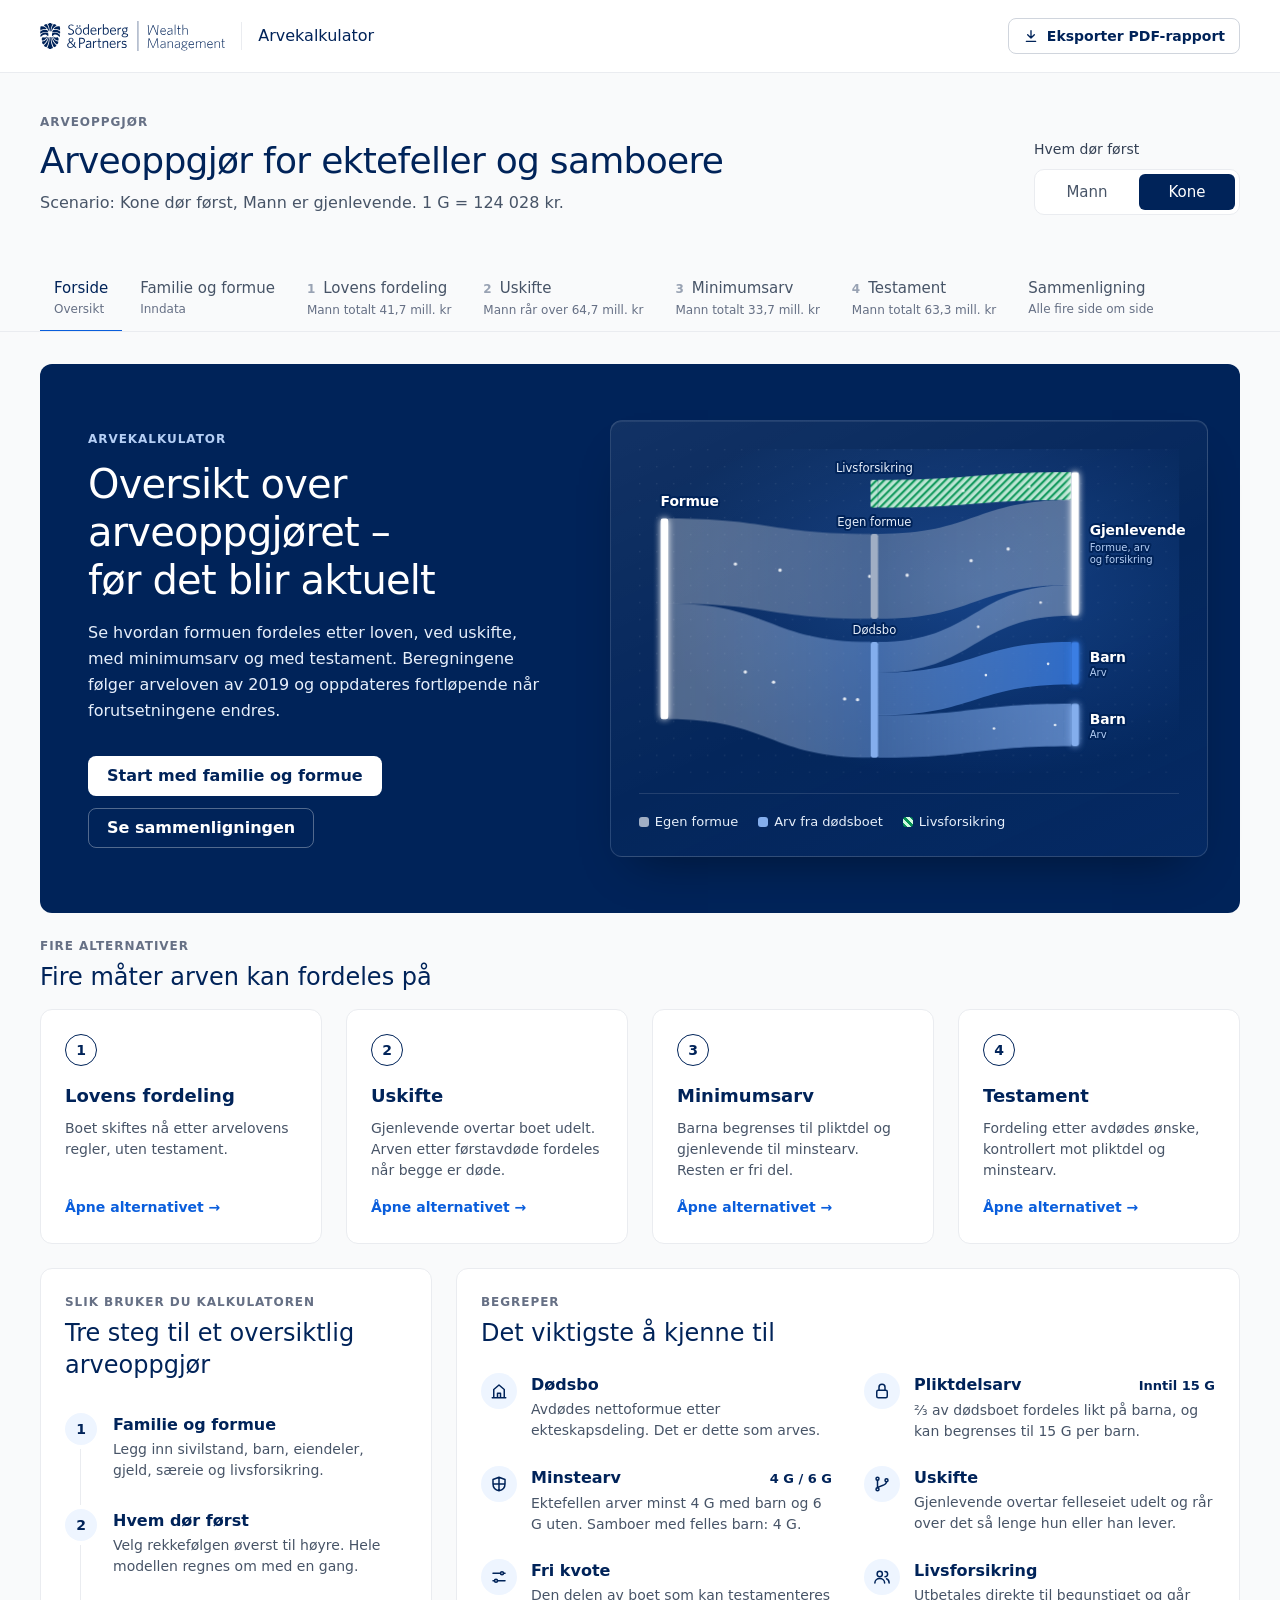
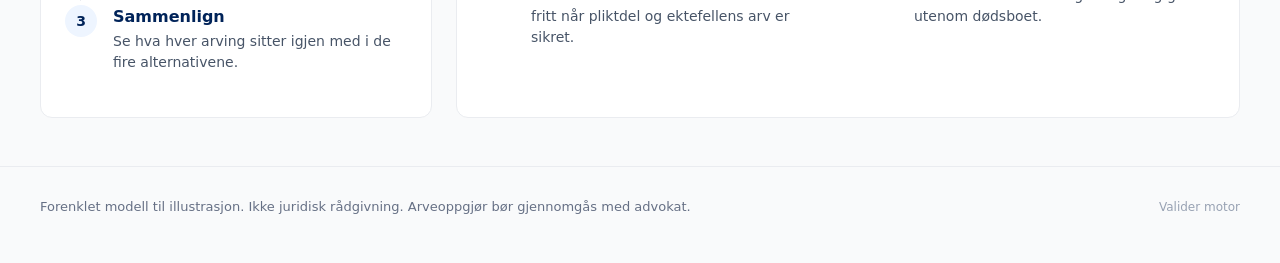
==== commit 1604197f: "Forside: større og mer forseggjort formuesgrafikk Co-authored-by: Cursor <cursoragent@cursor.com>" ====
--- a/arvekalkulator-offline.html
+++ b/arvekalkulator-offline.html
@@ -406,7 +406,7 @@
 .cmp-bar .a.na{color:var(--gray-400);font-weight:400}
 
 /* ---------- Forside ---------- */
-.fp-hero{display:grid;grid-template-columns:minmax(0,1.3fr) minmax(0,1fr);gap:48px;align-items:center;background:var(--sp-navy);border-radius:var(--radius-lg);padding:56px 48px;color:var(--white)}
+.fp-hero{display:grid;grid-template-columns:minmax(0,1fr) minmax(0,1.25fr);gap:56px;align-items:center;background:var(--sp-navy);border-radius:var(--radius-lg);padding:56px 48px;color:var(--white)}
 .fp-eb{color:var(--blue-300)}
 .fp-title{font-size:40px;line-height:48px;letter-spacing:-.02em;font-weight:500;color:var(--white);margin:12px 0 16px;max-width:580px;text-wrap:balance}
 .fp-lead{font-size:16px;line-height:26px;color:var(--blue-200);max-width:560px}
@@ -415,15 +415,20 @@
 .fp-btn-w:hover{background:var(--blue-100)}
 .fp-btn-ghost{background:transparent;color:var(--white);border-color:rgba(255,255,255,.32)}
 .fp-btn-ghost:hover{background:rgba(255,255,255,.08);border-color:rgba(255,255,255,.5)}
-.fp-art{margin:0;min-width:0;padding:24px 24px 20px;border:1px solid rgba(255,255,255,.12);border-radius:var(--radius-lg);background:rgba(255,255,255,.03)}
+.fp-art{position:relative;margin:0 -16px 0 0;min-width:0;padding:28px 28px 22px;border:1px solid rgba(255,255,255,.14);border-radius:var(--radius-lg);
+  background:linear-gradient(155deg,rgba(255,255,255,.07),rgba(255,255,255,.015) 55%,rgba(59,126,227,.08));box-shadow:inset 0 1px 0 rgba(255,255,255,.08),0 24px 48px -24px rgba(0,0,0,.45)}
 .fp-art svg{display:block;width:100%;height:auto;overflow:visible}
-.fp-band{animation:fpBand .9s var(--ease) both;animation-delay:var(--d)}
-.fp-node{animation:fpNode .6s var(--ease) both;animation-delay:var(--d)}
-@keyframes fpBand{from{opacity:0;transform:translateX(-10px)}to{opacity:1;transform:none}}
+.fp-band{animation:fpBand 1.1s var(--ease) both;animation-delay:var(--d);transition:opacity var(--t-fast)}
+.fp-node{animation:fpNode .7s var(--ease) both;animation-delay:var(--d)}
+.fp-dot{fill:#FFFFFF;fill-opacity:.85}
+.fp-flow{animation:fpNode 1s ease 1.4s both;pointer-events:none}
+@keyframes fpBand{from{opacity:0;transform:translateX(-14px)}to{opacity:1;transform:none}}
 @keyframes fpNode{from{opacity:0}to{opacity:1}}
-.fp-lbl{font-family:var(--font-sans);font-size:15px;fill:var(--blue-300);paint-order:stroke;stroke:var(--sp-navy);stroke-width:4px;stroke-linejoin:round}
-.fp-lbl.strong{fill:var(--white);font-weight:600;font-size:16px}
-.fp-cap{display:flex;flex-wrap:wrap;gap:8px 18px;margin-top:18px;padding-top:16px;border-top:1px solid rgba(255,255,255,.12);font-size:13px;color:var(--blue-200)}
+.fp-lbl{font-family:var(--font-sans);font-size:15px;fill:var(--blue-200);paint-order:stroke;stroke:var(--sp-navy);stroke-width:5px;stroke-linejoin:round}
+.fp-lbl.strong{fill:var(--white);font-weight:600;font-size:18px;letter-spacing:-.01em}
+.fp-lbl.sub{font-size:13px;fill:var(--blue-300)}
+.fp-cap{display:flex;flex-wrap:wrap;gap:8px 20px;margin-top:20px;padding-top:16px;border-top:1px solid rgba(255,255,255,.12);font-size:13px;color:var(--blue-200)}
+@media (prefers-reduced-motion:reduce){ .fp-flow{display:none} }
 .fp-cap span{display:inline-flex;align-items:center;gap:6px}
 .fp-sec-h{display:flex;flex-direction:column;gap:6px;margin-bottom:16px}
 .fp-alts{display:grid;grid-template-columns:repeat(auto-fit,minmax(240px,1fr));gap:24px}
@@ -457,6 +462,7 @@
 .fp-term p{font-size:14px;line-height:21px;color:var(--gray-600);margin-top:2px}
 @media (max-width:1023px){
   .fp-hero{grid-template-columns:1fr;gap:32px;padding:40px 32px}
+  .fp-art{margin:0}
   .fp-two{grid-template-columns:1fr}
 }
 @media (max-width:767px){
@@ -1455,27 +1461,53 @@
       const m = (x0 + x1) / 2;
       return `M${x0},${y0} C${m},${y0} ${m},${y1} ${x1},${y1} L${x1},${y1 + w} C${m},${y1 + w} ${m},${y0 + w} ${x0},${y0 + w} Z`;
     };
-    const band = (d, fill, o, delay) => `<path class="fp-band" d="${d}" fill="${fill}" fill-opacity="${o}" style="--d:${delay}ms"></path>`;
-    const node = (x, y, h, fill, delay) => `<rect class="fp-node" x="${x}" y="${y}" width="8" height="${h}" rx="2" fill="${fill}" style="--d:${delay}ms"></rect>`;
+    const mid = (x0, y0, x1, y1, w) => {
+      const m = (x0 + x1) / 2, a = y0 + w / 2, b = y1 + w / 2;
+      return `M${x0},${a} C${m},${a} ${m},${b} ${x1},${b}`;
+    };
+    const grads = [];
+    const band = (id, x0, y0, x1, y1, w, c0, c1, o0, o1, delay, dots) => {
+      if (c1) grads.push(`<linearGradient id="fpg-${id}" gradientUnits="userSpaceOnUse" x1="${x0}" y1="0" x2="${x1}" y2="0">
+        <stop offset="0" stop-color="${c0}" stop-opacity="${o0}"></stop><stop offset="1" stop-color="${c1}" stop-opacity="${o1}"></stop></linearGradient>`);
+      const fill = c1 ? `url(#fpg-${id})` : c0;
+      const flow = Array.from({ length: dots }, (_, k) => `<circle r="${w > 60 ? 2.2 : 1.7}" class="fp-dot"><animateMotion dur="${5 + (k % 2)}s" begin="${(-k * (5 / dots) - delay / 400).toFixed(2)}s" repeatCount="indefinite" path="${mid(x0, y0, x1, y1, w)}"></animateMotion></circle>`).join('');
+      return `<path class="fp-band" d="${bp(x0, y0, x1, y1, w)}" fill="${fill}" style="--d:${delay}ms"></path><g class="fp-flow">${flow}</g>`;
+    };
+    const node = (x, y, h, fill, delay, glow) => `<rect class="fp-node" x="${x}" y="${y}" width="10" height="${h}" rx="3" fill="${fill}"${glow ? ' filter="url(#fp-glow)"' : ''} style="--d:${delay}ms"></rect>`;
     const lbl = (x, y, t, anchor, cls = '') => `<text class="fp-lbl ${cls}" x="${x}" y="${y}" text-anchor="${anchor}">${esc(t)}</text>`;
     const survivor = R.enslig ? 'Arvinger' : 'Gjenlevende';
+    const X0 = 28, X1 = 300, X2 = 560;
+    const bands = [
+      band('a', X0 + 10, 90, X1, 110, 110, '#FFFFFF', '#A0AEC4', .30, .38, 0, 3),
+      band('b', X0 + 10, 200, X1, 250, 150, '#FFFFFF', '#84AEED', .30, .45, 90, 4),
+      band('e', X1 + 10, 40, X2, 30, 36, 'url(#fp-ins)', null, 0, 0, 220, 2),
+      band('c', X1 + 10, 110, X2, 66, 110, '#A0AEC4', '#FFFFFF', .38, .30, 300, 3),
+      band('d', X1 + 10, 250, X2, 176, 40, '#84AEED', '#FFFFFF', .45, .30, 380, 2),
+      band('f', X1 + 10, 290, X2, 250, 55, '#84AEED', '#3B7EE3', .45, .75, 460, 2),
+      band('g', X1 + 10, 345, X2, 330, 55, '#84AEED', '#84AEED', .45, .65, 540, 2)
+    ].join('');
     return `<figure class="fp-art" aria-hidden="true">
-      <svg viewBox="0 0 520 320" role="presentation">
-        <defs><pattern id="fp-ins" width="6" height="6" patternUnits="userSpaceOnUse" patternTransform="rotate(45)">
-          <rect width="6" height="6" fill="#D1FADF"></rect><rect width="2.5" height="6" fill="#079455"></rect></pattern></defs>
-        ${band(bp(28, 70, 210, 30, 80), '#A0AEC4', .28, 0)}
-        ${band(bp(28, 150, 210, 140, 100), '#84AEED', .32, 80)}
-        ${band(bp(218, 30, 400, 14, 80), '#A0AEC4', .28, 200)}
-        ${band(bp(218, 140, 400, 94, 25), '#FFFFFF', .22, 280)}
-        ${band(bp(218, 262, 400, 119, 28), 'url(#fp-ins)', .8, 360)}
-        ${band(bp(218, 165, 400, 165, 37.5), '#3B7EE3', .6, 440)}
-        ${band(bp(218, 202.5, 400, 216, 37.5), '#84AEED', .5, 520)}
-        ${node(20, 70, 180, '#FFFFFF', 0)}
-        ${node(210, 30, 80, '#A0AEC4', 120)}${node(210, 140, 100, '#84AEED', 120)}${node(210, 262, 28, 'url(#fp-ins)', 120)}
-        ${node(400, 14, 133, '#FFFFFF', 560)}${node(400, 165, 37.5, '#3B7EE3', 600)}${node(400, 216, 37.5, '#84AEED', 640)}
-        ${lbl(20, 56, 'Formue', 'start', 'strong')}
-        ${lbl(200, 74, 'Egen formue', 'end')}${lbl(200, 194, 'Dødsbo', 'end')}${lbl(200, 280, 'Livsforsikring', 'end')}
-        ${lbl(416, 84, survivor, 'start', 'strong')}${lbl(416, 188, 'Barn', 'start', 'strong')}${lbl(416, 239, 'Barn', 'start', 'strong')}
+      <svg viewBox="0 0 700 420" role="presentation">
+        <defs>
+          <pattern id="fp-ins" width="7" height="7" patternUnits="userSpaceOnUse" patternTransform="rotate(45)">
+            <rect width="7" height="7" fill="#D1FADF" fill-opacity=".9"></rect><rect width="2.6" height="7" fill="#079455"></rect></pattern>
+          <pattern id="fp-grid" width="22" height="22" patternUnits="userSpaceOnUse"><circle cx="1" cy="1" r="1" fill="#FFFFFF" fill-opacity=".09"></circle></pattern>
+          <radialGradient id="fp-halo" cx="62%" cy="42%" r="60%"><stop offset="0" stop-color="#3B7EE3" stop-opacity=".32"></stop><stop offset="1" stop-color="#3B7EE3" stop-opacity="0"></stop></radialGradient>
+          <filter id="fp-glow" x="-200%" y="-20%" width="500%" height="140%"><feGaussianBlur stdDeviation="5" result="b"></feGaussianBlur>
+            <feMerge><feMergeNode in="b"></feMergeNode><feMergeNode in="SourceGraphic"></feMergeNode></feMerge></filter>
+          ${grads.join('')}
+        </defs>
+        <rect width="700" height="420" fill="url(#fp-grid)"></rect>
+        <rect width="700" height="420" fill="url(#fp-halo)"></rect>
+        ${bands}
+        ${node(X0, 90, 260, '#FFFFFF', 0, true)}
+        ${node(X1, 40, 36, 'url(#fp-ins)', 140)}${node(X1, 110, 110, '#A0AEC4', 140)}${node(X1, 250, 150, '#84AEED', 140)}
+        ${node(X2, 30, 186, '#FFFFFF', 620, true)}${node(X2, 250, 55, '#3B7EE3', 660, true)}${node(X2, 330, 55, '#84AEED', 700, true)}
+        ${lbl(X0, 74, 'Formue', 'start', 'strong')}
+        ${lbl(X1 + 5, 30, 'Livsforsikring', 'middle')}${lbl(X1 + 5, 100, 'Egen formue', 'middle')}${lbl(X1 + 5, 240, 'Dødsbo', 'middle')}
+        ${lbl(X2 + 24, 112, survivor, 'start', 'strong')}${lbl(X2 + 24, 132, 'Formue, arv', 'start', 'sub')}${lbl(X2 + 24, 148, 'og forsikring', 'start', 'sub')}
+        ${lbl(X2 + 24, 276, 'Barn', 'start', 'strong')}${lbl(X2 + 24, 294, 'Arv', 'start', 'sub')}
+        ${lbl(X2 + 24, 356, 'Barn', 'start', 'strong')}${lbl(X2 + 24, 374, 'Arv', 'start', 'sub')}
       </svg>
       <figcaption class="fp-cap"><span>${sq('#A0AEC4')}Egen formue</span><span>${sq('#84AEED')}Arv fra dødsboet</span><span>${sq('hatch')}Livsforsikring</span></figcaption>
     </figure>`;
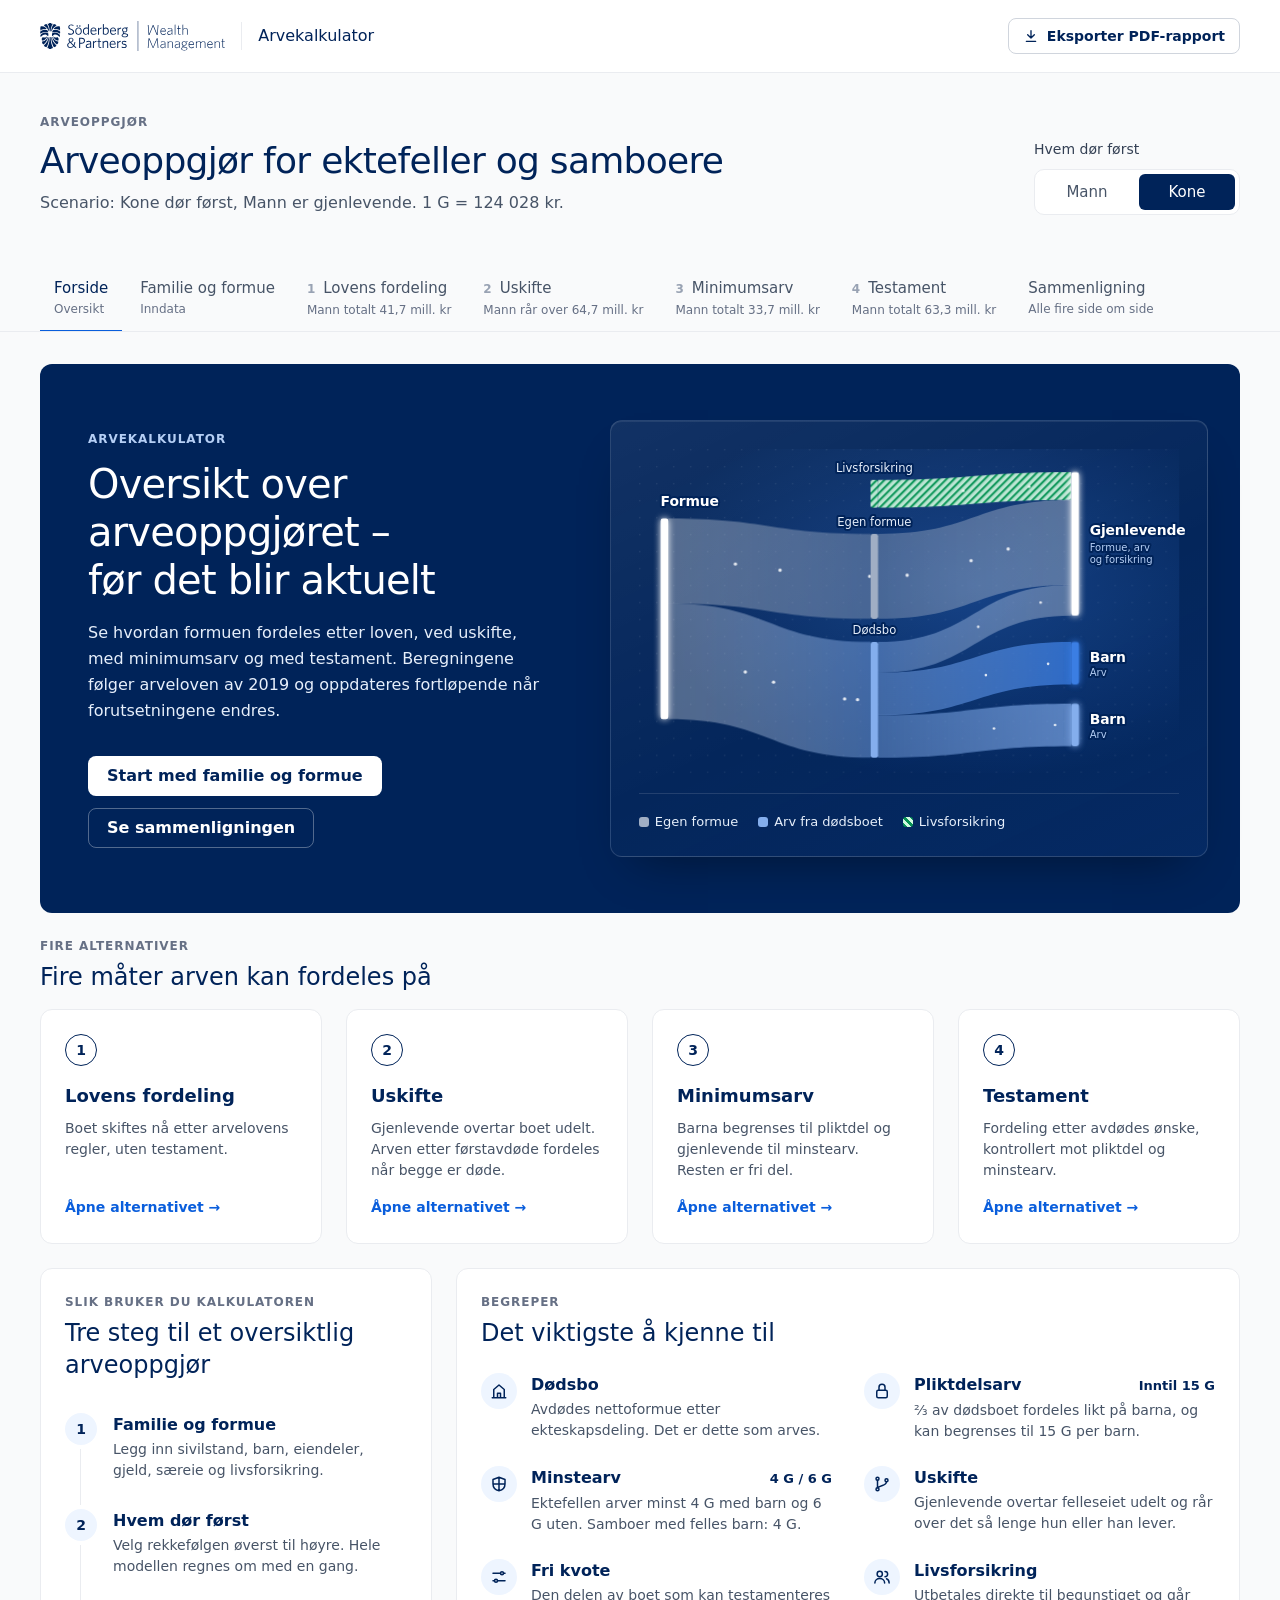
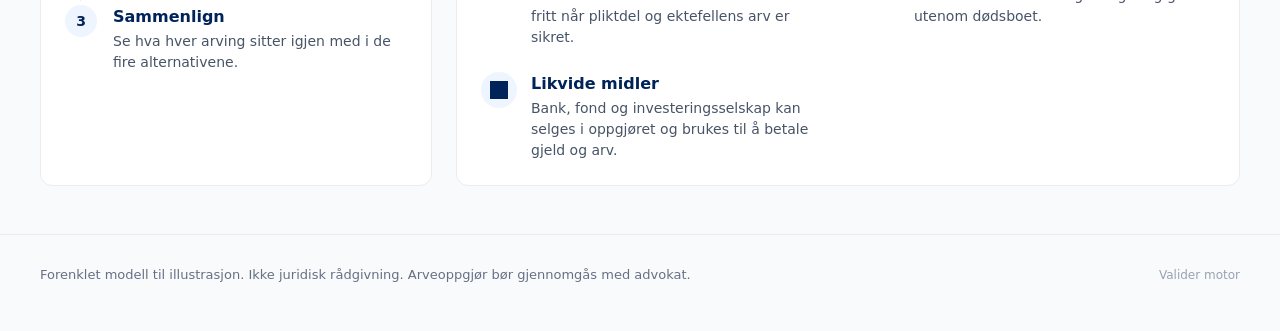
==== commit ff613f3e: "Trekk likvide eiendeler fra forsikringsbehovet og vis gjenlevendes formue etter oppgjøret Co-authore" ====
--- a/arvekalkulator-offline.html
+++ b/arvekalkulator-offline.html
@@ -235,6 +235,7 @@
   border:1px solid var(--gray-300);background:var(--white);color:var(--gray-600);transition:background var(--t-fast),border-color var(--t-fast),color var(--t-fast)}
 .chip .bx{font-size:16px}
 .chip.on{background:var(--blue-100);border-color:var(--blue-500);color:var(--sp-navy)}
+.chip.liq.on{background:var(--success-bg);border-color:var(--success-border);color:var(--success-700)}
 
 /* ---------- Slider ---------- */
 .slider{display:flex;flex-direction:column;gap:6px}
@@ -253,6 +254,27 @@
 .pctin .inp{width:64px;text-align:right}
 .sumline{display:flex;justify-content:space-between;align-items:center;gap:12px;flex-wrap:wrap}
 .sumline .tot{font-size:18px;line-height:28px;font-weight:600;color:var(--sp-navy)}
+.asset.is-liq{background:linear-gradient(90deg,var(--success-bg),transparent 12px)}
+.hold-card{margin-top:8px}
+.hold-toolbar{padding:0 24px 8px}
+.hold-body{display:grid;grid-template-columns:minmax(0,1.3fr) minmax(260px,1fr);gap:32px;padding:8px 24px 28px}
+.hold-viz{display:flex;flex-direction:column;gap:16px;min-width:0}
+.hold-kpi .need-big{margin:4px 0 2px}
+.hold-bar{display:flex;height:36px;border-radius:var(--radius-md);overflow:hidden;background:var(--gray-100)}
+.hold-bar.out{height:22px;margin-top:8px}
+.hold-bar.empty{height:22px;align-items:center;padding:0 12px;font-size:13px;color:var(--gray-500)}
+.hold-seg{min-width:3px}
+.hold-cap{display:flex;justify-content:space-between;font-size:13px;color:var(--gray-500)}
+.hold-cap .out{color:var(--error-700)}
+.hold-pills{display:flex;flex-wrap:wrap;gap:8px 16px;font-size:13px;color:var(--gray-600)}
+.hold-pills span{display:inline-flex;align-items:center;gap:6px}
+.hold-list{display:flex;flex-direction:column;gap:8px}
+.hold-row{display:flex;justify-content:space-between;align-items:center;gap:12px;font-size:15px;line-height:22px}
+.hold-row .n{display:flex;align-items:center;gap:8px;min-width:0}
+.hold-row b{font-variant-numeric:tabular-nums;white-space:nowrap}
+.hold-row.neg{color:var(--gray-600)}
+.hold-row.neg b{color:var(--error-700)}
+.hold-row.total{border-top:1px solid var(--gray-200);padding-top:12px;margin-top:4px;font-weight:600;color:var(--sp-navy)}
 .sumline .tot span{font-weight:500;color:var(--gray-600);font-size:14px;margin-right:12px}
 .sumbox{background:var(--gray-50);border-radius:var(--radius-md);padding:14px 16px;display:flex;flex-direction:column;gap:6px;font-size:14px}
 .sumbox .r{display:flex;justify-content:space-between;gap:12px;color:var(--gray-600)}
@@ -500,6 +522,7 @@
   .tl-col+.tl-col{border-top:1px dashed var(--gray-300);padding-top:20px!important;margin-top:20px}
   .need{grid-template-columns:1fr}
   .need-r{border-left:0;border-top:1px solid var(--gray-200)}
+  .hold-body{grid-template-columns:1fr;padding:8px 20px 24px}
   .h1{font-size:30px;line-height:38px}
   .brand .app-name{display:none}
   .brand .vr{display:none}
@@ -580,18 +603,32 @@
       { id: 'a1', name: 'Hus', type: 'hus', value: 25000000, own: 'felles', pctM: 50 },
       { id: 'a2', name: 'Fritidseiendom', type: 'fritid', value: 5000000, own: 'felles', pctM: 50 },
       { id: 'a3', name: 'Bil/båt', type: 'bil', value: 3000000, own: 'felles', pctM: 50 },
-      { id: 'a4', name: 'Investeringsselskap', type: 'annet', value: 36000000, own: 'felles', pctM: 50 },
-      { id: 'a5', name: 'Aksjer/fond', type: 'annet', value: 14000000, own: 'felles', pctM: 50 },
-      { id: 'a6', name: 'Bank', type: 'annet', value: 500000, own: 'felles', pctM: 50 }
+      { id: 'a4', name: 'Investeringsselskap', type: 'selskap', value: 36000000, own: 'felles', pctM: 50, liquid: true },
+      { id: 'a5', name: 'Aksjer/fond', type: 'fond', value: 14000000, own: 'felles', pctM: 50, liquid: true },
+      { id: 'a6', name: 'Bank', type: 'bank', value: 500000, own: 'felles', pctM: 50, liquid: true }
     ],
     debtF: 19000000, debtM: 0, debtK: 0,
     saereieM: 0, saereieK: 3000000, skjevM: 0, skjevK: 0,
     insGM: 50, insGK: 20, benM: 'spouse', benK: 'spouse', benNameM: '', benNameK: '',
     G: 124028,
     uskSaereieInn: false, consent: {}, friTo: 'O', parentsAlive: true,
-    insNeed: { lov: { keep: null, debtPct: 100, kidsPct: 25, buffer: 500000, useExisting: true }, uskifte: { keep: null, debtPct: 100, kidsPct: 100, buffer: 500000, useExisting: true } },
+    insNeed: { lov: { keep: null, debtPct: 100, kidsPct: 100, buffer: 500000, liqPct: 100, useExisting: true }, uskifte: { keep: null, debtPct: 100, kidsPct: 100, buffer: 500000, liqPct: 100, useExisting: true } },
     testament: {}, testamentNote: ''
   };
+  const LIQUID = ['bank', 'fond', 'selskap'];
+  function inferLiquidType(name) {
+    const n = (name || '').trim();
+    if (/investeringsselskap|holding/i.test(n)) return 'selskap';
+    if (/aksje|fond|verdipapir/i.test(n)) return 'fond';
+    if (/innskudd|bankkonto|sparekonto/i.test(n) || /^bank\b/i.test(n)) return 'bank';
+    return null;
+  }
+  function isLiquid(a) {
+    if (!a) return false;
+    if (a.liquid === true) return true;
+    if (a.liquid === false) return false;
+    return LIQUID.includes(a.type) || !!inferLiquidType(a.name);
+  }
   const clone = o => JSON.parse(JSON.stringify(o));
   const sum = a => a.reduce((s, x) => s + (+x || 0), 0);
   const range = n => Array.from({ length: Math.max(0, n | 0) }, (_, i) => i);
@@ -906,7 +943,7 @@
     const heirIds = heirs.map(h => h.id);
     function needFor(alt) {
       if (!alt.available || enslig) return null;
-      const p = Object.assign({ keep: null, debtPct: 100, kidsPct: alt.id === 'uskifte' ? 100 : 25, buffer: 0, useExisting: true }, ((inp.insNeed || {})[alt.id]) || {});
+      const p = Object.assign({ keep: null, debtPct: 100, kidsPct: 100, buffer: 0, liqPct: 100, useExisting: true }, ((inp.insNeed || {})[alt.id]) || {});
       const keepIds = p.keep || (inp.assets || []).filter(a => a.type === 'hus').map(a => a.id);
       const keepAssets = (inp.assets || []).filter(a => keepIds.includes(a.id));
       const V = sum(keepAssets.map(a => a.value));
@@ -915,16 +952,67 @@
       const kidsCover = kidsNow * Math.min(100, Math.max(0, +p.kidsPct || 0)) / 100;
       const buf = Math.max(0, +p.buffer || 0);
       const K = D + kidsCover + buf;
+      const liqAssets = (inp.assets || []).filter(a => isLiquid(a) && (+a.value || 0) > 0);
+      const L = sum(liqAssets.map(a => a.value));
+      const Lq = L * Math.min(100, Math.max(0, p.liqPct == null ? 100 : +p.liqPct || 0)) / 100;
+      const Kn = Math.max(0, K - Lq);
       const sv = alt.survivor;
       const W = sv.own + sv.arv + (sv.usk || 0);
       const reqNet = V - (Dtot - D) + buf;
       const S = Math.max(0, reqNet - W);
-      const need = Math.max(K, S);
+      const need = Math.max(Kn, S);
       const existing = p.useExisting ? sv.ins : 0;
       const gap = Math.max(0, need - existing);
-      return { p, keepIds, keepNames: keepAssets.map(a => a.name), V, Dtot, D, kidsNow, kidsCover, buf, K, W, reqNet, S, need, existing, gap, needG: G ? need / G : 0, gapG: G ? gap / G : 0, canStay: S <= 0.5 };
+      return { p, keepIds, keepNames: keepAssets.map(a => a.name), V, Dtot, D, kidsNow, kidsCover, buf, K, liqNames: liqAssets.map(a => a.name), L, Lq, Kn, W, reqNet, S, need, existing, gap, needG: G ? need / G : 0, gapG: G ? gap / G : 0, canStay: S <= 0.5 };
     }
     a1.need = needFor(a1); a2.need = needFor(a2);
+
+    function balanceFor(alt) {
+      if (!alt.available || enslig) return null;
+      const sliderKey = alt.id === 'uskifte' ? 'uskifte' : 'lov';
+      const p = Object.assign(
+        { debtPct: 100, kidsPct: 100, buffer: 0, liqPct: 100, useExisting: true },
+        ((inp.insNeed || {})[sliderKey]) || {}
+      );
+      if (alt.id !== 'lov' && alt.id !== 'uskifte') { p.debtPct = 100; p.kidsPct = 100; p.liqPct = 100; }
+      const kidsNow = sum(alt.flows.filter(f => f.from === 'A' && heirIds.includes(f.to)).map(f => f.value));
+      const Dtot = est.debtTot;
+      const D = Dtot * Math.min(100, Math.max(0, +p.debtPct || 0)) / 100;
+      const kidsCover = kidsNow * Math.min(100, Math.max(0, +p.kidsPct || 0)) / 100;
+      const cashOut = D + kidsCover;
+      const assets = (inp.assets || []).filter(a => (+a.value || 0) > 0.5);
+      const liqAssets = assets.filter(isLiquid);
+      const L = sum(liqAssets.map(a => a.value));
+      const liqShare = Math.min(100, Math.max(0, p.liqPct == null ? 100 : +p.liqPct || 0)) / 100;
+      const Lq = L * liqShare;
+      const used = Math.min(Lq, cashOut);
+      const keep = [];
+      assets.forEach(a => {
+        const v = +a.value || 0;
+        let left = v;
+        if (isLiquid(a) && Lq > 0.5) left = Math.max(0, v - v * liqShare * (used / Lq));
+        if (left > 0.5) keep.push({ id: a.id, name: a.name, type: a.type || 'annet', value: left, liquid: isLiquid(a) });
+      });
+      const ins = p.useExisting !== false ? (alt.survivor.ins || 0) : 0;
+      if (ins > 0.5) keep.push({ id: 'ins', name: 'Livsforsikring', type: 'ins', value: ins, liquid: true });
+      const debtLeft = Math.max(0, Dtot - D);
+      const unpaid = Math.max(0, kidsNow - kidsCover);
+      const liab = [];
+      if (debtLeft > 0.5) liab.push({ id: 'debt', name: 'Gjenstående gjeld', type: 'debt', value: debtLeft });
+      if (unpaid > 0.5) liab.push({ id: 'kids', name: 'Gjenstående arv til barn', type: 'kids', value: unpaid });
+      const cash = sum(keep.filter(x => x.type === 'bank' || x.type === 'ins').map(x => x.value));
+      const funds = sum(keep.filter(x => x.type === 'fond' || x.type === 'selskap').map(x => x.value));
+      const real = sum(keep.filter(x => ['hus', 'fritid', 'bil', 'innbo'].includes(x.type)).map(x => x.value));
+      const other = sum(keep.filter(x => !['bank', 'ins', 'fond', 'selskap', 'hus', 'fritid', 'bil', 'innbo'].includes(x.type)).map(x => x.value));
+      const gross = sum(keep.map(x => x.value));
+      const owe = sum(liab.map(x => x.value));
+      return {
+        p, keep, liab, used: { debt: D, kids: kidsCover, liquid: used },
+        L, Lq, kidsNow, Dtot, debtLeft, unpaid, cash, funds, real, other,
+        gross, owe, net: gross - owe, liqNames: liqAssets.map(a => a.name)
+      };
+    }
+    [a1, a2, a3, a4].forEach(a => { a.balance = balanceFor(a); });
 
     return { G, g4, g6, g15, A, B, nA, nB, nm, gift, samb, sambF, enslig, felles, skA, skB, heirs, nodes, est, bo, bOwn, insA, insB, insGA, insolvent, L, pl, alts: [a1, a2, a3, a4], t4, testament: t, PAL };
   }
@@ -978,7 +1066,7 @@
     return rows;
   }
 
-  window.ArveEngine = { DEFAULT_INPUT, compute, lov, estate, validate, defaultTestament, fmt, kr, pct, gen, clone, PAL };
+  window.ArveEngine = { DEFAULT_INPUT, compute, lov, estate, validate, defaultTestament, fmt, kr, pct, gen, clone, PAL, LIQUID, isLiquid, inferLiquidType };
 })();
 
 </script>
@@ -1191,7 +1279,31 @@
       </div>`).join('')}</div>`;
   }
 
-  window.Charts = { sankey, waterfall, compare, CMP_COLORS };
+  const HOLD_COLOR = {
+    hus: '#002359', fritid: '#264472', bil: '#405A82', innbo: '#667085',
+    selskap: '#3B7EE3', fond: '#84AEED', bank: '#B5CFF5', annet: '#8091AC',
+    ins: 'var(--hatch-ins)', debt: '#F04438', kids: '#9747FF'
+  };
+  function holdFill(type) { return HOLD_COLOR[type] || HOLD_COLOR.annet; }
+
+  /**
+   * Gjenlevendes balanse etter oppgjør. bal = alt.balance
+   */
+  function holdings(bal, ariaLabel) {
+    if (!bal) return '';
+    const max = Math.max(bal.gross, bal.owe, 1);
+    const stack = (items, cls) => {
+      if (!items.length) return `<div class="${cls} empty">Ingen</div>`;
+      return `<div class="${cls}" role="img" aria-label="${esc(ariaLabel)}">${items.map(it => {
+        const w = Math.max(1.2, it.value / max * 100);
+        const fill = holdFill(it.type);
+        return `<div class="hold-seg${it.type === 'ins' ? ' hatch-ins' : ''}" style="flex:${r2(it.value)} 1 0;min-width:${r2(w * 0.4)}%${it.type === 'ins' ? '' : `;background:${fill}`}" title="${esc(it.name + ': ' + kr(it.value))}"></div>`;
+      }).join('')}</div>`;
+    };
+    return `<div class="hold">${stack(bal.keep, 'hold-bar keep')}${bal.liab.length ? stack(bal.liab, 'hold-bar out') : ''}</div>`;
+  }
+
+  window.Charts = { sankey, waterfall, compare, holdings, HOLD_COLOR, CMP_COLORS };
 })();
 
 </script>
@@ -1212,12 +1324,12 @@
   ];
   const TAB_IDS = TABS.map(t => t.id);
   const ALT_IDX = { lov: 0, uskifte: 1, minimum: 2, testament: 3 };
-  const TYPES = [['hus', 'Bolig'], ['fritid', 'Fritidsbolig'], ['bil', 'Bil/båt'], ['innbo', 'Innbo'], ['annet', 'Annen formue']];
+  const TYPES = [['hus', 'Bolig'], ['fritid', 'Fritidsbolig'], ['bil', 'Bil/båt'], ['innbo', 'Innbo'], ['bank', 'Bankinnskudd'], ['fond', 'Aksjer/fond'], ['selskap', 'Investeringsselskap'], ['annet', 'Annen formue']];
   const BANNER_ICON = { error: 'bx-error-circle', warn: 'bx-error', info: 'bx-info-circle', success: 'bx-check-circle' };
 
   const root = document.getElementById('app');
   const tipEl = document.getElementById('tip');
-  const ui = { tab: 'forside', open: {}, showCalc: true, modal: false };
+  const ui = { tab: 'forside', open: {}, showCalc: true, modal: false, balAlt: 'lov' };
   let input, R, VAL = null, timer = null;
 
   /* ================= State ================= */
@@ -1227,7 +1339,13 @@
     const o = Object.assign({}, base, inp || {});
     const n = (inp && inp.insNeed) || {};
     o.insNeed = { lov: Object.assign({}, base.insNeed.lov, n.lov || {}), uskifte: Object.assign({}, base.insNeed.uskifte, n.uskifte || {}) };
+    if (!n.lovDefaultsV2 && (n.lov || {}).kidsPct === 25) o.insNeed.lov.kidsPct = 100;
+    o.insNeed.lovDefaultsV2 = true;
     if (!Array.isArray(o.assets)) o.assets = base.assets;
+    o.assets.forEach(a => {
+      const t = E.inferLiquidType(a.name);
+      if (t && (a.type === 'annet' || E.LIQUID.includes(a.type))) a.type = t;
+    });
     o.consent = o.consent || {}; o.testament = o.testament || {};
     delete o.knew;
     return o;
@@ -1253,6 +1371,18 @@
   function afterSet(path) {
     if (['civil', 'sambFelles', 'nFelles', 'nSkM', 'nSkK'].includes(path)) input.testament = {};
     if ((path === 'civil' || path === 'sambFelles') && input.civil === 'samboer' && input.sambFelles) input.nFelles = Math.max(1, input.nFelles | 0);
+    const am = path.match(/^assets\.(\d+)\.(name|type)$/);
+    if (am) {
+      const a = input.assets[+am[1]];
+      if (am[2] === 'name') {
+        const t = E.inferLiquidType(a.name);
+        if (t && (a.type === 'annet' || E.LIQUID.includes(a.type))) a.type = t;
+      }
+      if (am[2] === 'type') {
+        if (E.LIQUID.includes(a.type)) { if (a.liquid === false) delete a.liquid; }
+        else if (a.liquid === true && !E.inferLiquidType(a.name)) a.liquid = false;
+      }
+    }
   }
   function setTestament(id, v) {
     const A = R.A;
@@ -1446,7 +1576,8 @@
       ['bx-shield-quarter', 'Minstearv', 'Ektefellen arver minst 4 G med barn og 6 G uten. Samboer med felles barn: 4 G.', '4 G / 6 G'],
       ['bx-git-branch', 'Uskifte', 'Gjenlevende overtar felleseiet udelt og rår over det så lenge hun eller han lever.', ''],
       ['bx-slider-alt', 'Fri kvote', 'Den delen av boet som kan testamenteres fritt når pliktdel og ektefellens arv er sikret.', ''],
-      ['bx-group', 'Livsforsikring', 'Utbetales direkte til begunstiget og går utenom dødsboet.', '']
+      ['bx-group', 'Livsforsikring', 'Utbetales direkte til begunstiget og går utenom dødsboet.', ''],
+      ['bx-coin-stack', 'Likvide midler', 'Bank, fond og investeringsselskap kan selges i oppgjøret og brukes til å betale gjeld og arv.', '']
     ];
     const gloss = `<section class="card" data-key="fp-terms"><div class="fp-sec-h" style="margin-bottom:24px"><div class="eyebrow">BEGREPER</div><h3 class="h2-xs">Det viktigste å kjenne til</h3></div>
       <div class="fp-terms">${terms.map(t => `<div class="fp-term"><span class="icirc"><i class="bx ${t[0]}" aria-hidden="true"></i></span>
@@ -1528,7 +1659,8 @@
   function inputTab() {
     return `<div class="panel-h" data-key="ih"><div><h2 class="h2-xs">Familie og formue</h2><p class="muted">Alle felt kan redigeres. Beregningen oppdateres fortløpende i de fire alternativene.</p></div>
       <button type="button" class="btn btn-tertiary btn-sm" data-action="reset"><i class="bx bx-reset" aria-hidden="true"></i>Tilbakestill til testcase</button></div>
-      <div class="grid-in" data-key="grid">${familyCard()}${assetsCard()}${debtCard()}${saereieCard()}${insCard()}${paramCard()}</div>`;
+      <div class="grid-in" data-key="grid">${familyCard()}${assetsCard()}${debtCard()}${saereieCard()}${insCard()}${paramCard()}</div>
+      ${holdingsCard()}`;
   }
 
   function familyCard() {
@@ -1567,20 +1699,25 @@
       if (R.gift) {
         const own = [['felles', 'Felleseie'], ['sM', `Særeie ${nm.M}`], ['sK', `Særeie ${nm.K}`]];
         meta += `<select class="sel sm" data-bind="assets.${ix}.own" aria-label="Eierskap">${own.map(o => `<option value="${o[0]}"${(a.own || 'felles') === o[0] ? ' selected' : ''}>${esc(o[1])}</option>`).join('')}</select>`;
-      } else if (R.samb) {
+      } else       if (R.samb) {
         const p = Math.min(100, Math.max(0, +a.pctM || 0));
         meta += `<span class="pctin">Eierandel ${esc(nm.M)} <input class="inp sm" type="text" inputmode="decimal" data-bind="assets.${ix}.pctM" data-type="dec" value="${F.dec(p, 1)}" aria-label="Eierandel ${esc(nm.M)} i prosent"> % · ${esc(nm.K)} ${F.pct(100 - p)}</span>`;
       }
-      return `<div class="asset" data-key="asset-${esc(a.id)}">
+      const liq = E.isLiquid(a);
+      meta += `<button type="button" class="chip ${liq ? 'on liq' : ''}" aria-pressed="${liq}" data-action="toggleLiq" data-ix="${ix}" title="${liq ? 'Trekkes fra forsikringsbehovet. Kan slås av.' : 'Merk som likvid – kan selges i oppgjøret.'}">
+        <i class="bx ${liq ? 'bx-check' : 'bx-plus'}" aria-hidden="true"></i>${liq ? 'Likvid – kan brukes i oppgjøret' : 'Merk som likvid'}</button>`;
+      return `<div class="asset${liq ? ' is-liq' : ''}" data-key="asset-${esc(a.id)}">
         <div class="asset-top"><input class="inp" type="text" data-bind="assets.${ix}.name" data-type="text" value="${esc(a.name)}" aria-label="Navn på eiendel" autocomplete="off">
         ${moneyInput(`assets.${ix}.value`, a.value, `Verdi, ${a.name}`)}
         <button type="button" class="icon-btn ghost del" data-action="delAsset" data-id="${esc(a.id)}" aria-label="Slett ${esc(a.name)}"><i class="bx bx-trash" aria-hidden="true"></i></button></div>
         <div class="asset-meta">${meta}</div></div>`;
     }).join('');
+    const liqSum = input.assets.filter(E.isLiquid).reduce((s, a) => s + (+a.value || 0), 0);
     const body = `<div class="assets">${rows}</div>
       <div class="sumline"><button type="button" class="btn btn-tertiary btn-sm" data-action="addAsset"><i class="bx bx-plus" aria-hidden="true"></i>Legg til eiendel</button>
-      <div class="tot"><span>Sum bruttoformue</span>${kr(R.est.brutto)}</div></div>`;
-    return ccard('eiendeler', 'bx-building-house', 'Eiendeler', `Bruttoformue ${kr(R.est.brutto)}`, body);
+      <div class="tot"><span>Sum bruttoformue</span>${kr(R.est.brutto)}</div></div>
+      ${liqSum > 0 ? `<p class="help">Likvide eiendeler ${kr(liqSum)} (bank, fond og investeringsselskap) kan selges i oppgjøret – for eksempel for å betale arv til barn – og reduserer behovet for livsforsikring.</p>` : ''}`;
+    return ccard('eiendeler', 'bx-building-house', 'Eiendeler', `Bruttoformue ${kr(R.est.brutto)}${liqSum > 0 ? ` · likvid ${kr(liqSum)}` : ''}`, body);
   }
 
   function debtCard() {
@@ -1632,6 +1769,55 @@
         <div class="r"><i class="bx bx-lock-alt" aria-hidden="true"></i>Samboers minstearv (felles barn)<b>4 G = ${kr(R.g4)}</b></div>
       </div>`;
     return ccard('parametere', 'bx-slider-alt', 'Parametere', `1 G = ${kr(R.G)}`, body);
+  }
+
+  function holdingsCard() {
+    if (R.enslig) return '';
+    const avail = R.alts.filter(a => a.available && a.balance);
+    if (!avail.length) return '';
+    if (!avail.some(a => a.id === ui.balAlt)) ui.balAlt = avail[0].id;
+    const alt = avail.find(a => a.id === ui.balAlt) || avail[0];
+    const b = alt.balance;
+    const holdColor = C.HOLD_COLOR || {};
+    const row = (it, neg) => {
+      const fill = it.type === 'ins' ? '' : (holdColor[it.type] || '#8091AC');
+      return `<div class="hold-row ${neg ? 'neg' : ''}"><span class="sq ${it.type === 'ins' ? 'hatch-ins' : ''}"${fill ? ` style="background:${fill}"` : ''}></span>
+        <span class="n">${esc(it.name)}</span><b>${neg ? '− ' : ''}${kr(it.value)}</b></div>`;
+    };
+    const segs = [
+      ['bank', 'Kontanter / bank', b.cash],
+      ['fond', 'Fond og selskap', b.funds],
+      ['hus', 'Bolig og eiendeler', b.real + b.other],
+      ['debt', 'Gjeld', b.debtLeft],
+      ['kids', 'Gjenstående arv til barn', b.unpaid]
+    ].filter(x => x[2] > 0.5);
+    const usedTxt = b.used.liquid > 0.5
+      ? `${list(b.liqNames)} er brukt med ${kr(b.used.liquid)} i oppgjøret: ${kr(b.used.debt)} til gjeld og ${kr(b.used.kids)} til barn.`
+      : (b.liqNames.length ? `${list(b.liqNames)} er likvide, men ble ikke trukket i dette alternativet.` : 'Ingen likvide eiendeler er merket.');
+    return `<section class="card hold-card" data-key="holdings">
+      <div class="card-h"><div style="display:flex;gap:14px;align-items:flex-start">
+        <span class="icirc"><i class="bx bx-pie-chart-alt-2" aria-hidden="true"></i></span>
+        <div><h3 class="h3">Hva ${esc(R.nB)} sitter igjen med</h3>
+          <p class="muted" style="max-width:720px">Sammensetningen etter at ${esc(R.nA)} er død og oppgjøret er gjort med likvide midler. ${esc(usedTxt)}</p></div></div></div>
+      <div class="hold-toolbar"><div class="seg" role="radiogroup" aria-label="Alternativ for oppgjøret">${avail.map(a =>
+        `<button type="button" role="radio" aria-checked="${a.id === ui.balAlt}" class="${a.id === ui.balAlt ? 'on' : ''}" data-action="balAlt" data-id="${a.id}">${a.num} ${esc(a.title)}</button>`
+      ).join('')}</div></div>
+      <div class="hold-body">
+        <div class="hold-viz">
+          <div class="hold-kpi"><span class="flabel">${esc(R.nB)} netto etter oppgjøret</span><div class="need-big">${kr(b.net)}</div>
+            <div class="help">${esc(alt.title)} · eiendeler ${kr(b.gross)}${b.owe > 0.5 ? ` − forpliktelser ${kr(b.owe)}` : ''}</div></div>
+          ${C.holdings(b, `${R.nB} etter oppgjøret, netto ${kr(b.net)}`)}
+          <div class="hold-cap"><span>Beholder</span>${b.liab.length ? '<span class="out">Forpliktelser</span>' : ''}</div>
+          <div class="hold-pills">${segs.map(s => `<span><span class="sq ${s[0] === 'ins' ? 'hatch-ins' : ''}" style="background:${holdColor[s[0]] || '#8091AC'}"></span>${esc(s[1])} ${F.short(s[2])}</span>`).join('')}</div>
+        </div>
+        <div class="hold-list">
+          <div class="flabel">Eiendeler etter salg</div>
+          ${b.keep.map(it => row(it, false)).join('')}
+          ${b.liab.length ? `<div class="flabel" style="margin-top:16px">Forpliktelser</div>${b.liab.map(it => row(it, true)).join('')}` : ''}
+          <div class="hold-row total"><span class="n">Netto til ${esc(R.nB)}</span><b>${kr(b.net)}</b></div>
+        </div>
+      </div>
+    </section>`;
   }
 
   /* ---------- Alternativ 1–4 ---------- */
@@ -1758,13 +1944,16 @@
       ${slider(`insNeed.${key}.debtPct`, p.debtPct, 'Innfri gjeld', `${F.pct(p.debtPct, 0)} · ${kr(n.D)}`, `Total gjeld ${kr(n.Dtot)}.`)}
       ${slider(`insNeed.${key}.kidsPct`, p.kidsPct, kidsLabel, `${F.pct(p.kidsPct, 0)} · ${kr(n.kidsCover)}`, usk ? `Arv som utbetales nå til barna: ${kr(n.kidsNow)}.` : `Barnas arv fra dødsboet: ${kr(n.kidsNow)}.`)}
       ${moneyField('Likviditetsbuffer', `insNeed.${key}.buffer`, p.buffer)}
+      ${slider(`insNeed.${key}.liqPct`, p.liqPct, 'Bruk likvide midler i oppgjøret', `${F.pct(p.liqPct, 0)} · ${kr(n.Lq)}`,
+        n.L > 0 ? `${list(n.liqNames)} kan ${esc(R.nB)} selge for å betale gjeld og arv, og regnes nesten som kontanter: ${kr(n.L)}.` : 'Merk bank, fond eller investeringsselskap som likvide under Familie og formue.')}
       <div class="swlist">${sw(`insNeed.${key}.useExisting`, !!p.useExisting, 'Trekk fra eksisterende livsforsikring', `Livsforsikring til ${R.nB}: ${kr(a.survivor.ins)}.`)}</div>`;
     const exW = n.need > 0 ? Math.min(n.existing, n.need) / n.need * 100 : 0;
     const gapW = n.need > 0 ? n.gap / n.need * 100 : 0;
-    const extra = Math.max(0, n.S - n.K);
+    const extra = Math.max(0, n.S - n.Kn);
     const names = list(n.keepNames);
+    const liqNote = n.Lq > 0.5 && n.Kn <= 0.5 ? ` Likvide midler (${list(n.liqNames)}, ${kr(n.Lq)}) dekker kontantbehovet på ${kr(n.K)}.` : '';
     const status = !n.keepIds.length ? banner('info', 'Ingen bolig er valgt. Behovet beregnes ut fra kontantbehovet alene.')
-      : n.canStay ? banner('success', `${R.nB} kan bli boende i ${names} (${kr(n.V)}). ${gen(R.nB)} formue etter oppgjøret er ${kr(n.W)}, mot nødvendig egenkapital ${kr(n.reqNet)}.`)
+      : n.canStay ? banner('success', `${R.nB} kan bli boende i ${names} (${kr(n.V)}). ${gen(R.nB)} formue etter oppgjøret er ${kr(n.W)}, mot nødvendig egenkapital ${kr(n.reqNet)}.${liqNote}`)
         : banner('error', `Uten forsikring mangler ${R.nB} ${kr(n.S)} for å bli boende i ${names} (${kr(n.V)}). ${gen(R.nB)} formue etter oppgjøret er ${kr(n.W)}, mot nødvendig egenkapital ${kr(n.reqNet)}.`);
     const right = `<div><span class="flabel">Udekket forsikringsbehov på ${esc(gen(R.nA))} liv</span><div class="need-big">${kr(n.gap)}</div>
         <div class="help">${esc(F.g(n.gapG))} · samlet behov ${kr(n.need)}</div></div>
@@ -1774,6 +1963,8 @@
         <div class="r"><span>${usk ? 'Arv som utbetales nå' : 'Barnas arv'} (${F.pct(p.kidsPct, 0)})</span><b>${kr(n.kidsCover)}</b></div>
         <div class="r"><span>Likviditetsbuffer</span><b>${kr(n.buf)}</b></div>
         <div class="r sub"><span>= Kontantbehov</span><b>${kr(n.K)}</b></div>
+        <div class="r"><span>− Likvide midler (${F.pct(p.liqPct, 0)})</span><b>${kr(Math.min(n.Lq, n.K))}</b></div>
+        <div class="r sub"><span>= Kontantbehov etter salg av likvide midler</span><b>${kr(n.Kn)}</b></div>
         ${extra > 0.5 ? `<div class="r neg"><span>+ Tillegg for å beholde bolig</span><b>${kr(extra)}</b></div>` : ''}
         <div class="r sub"><span>Anbefalt forsikringssum</span><b>${kr(n.need)}</b></div>
         <div class="r"><span>− Eksisterende forsikring</span><b>${kr(n.existing)}</b></div>
@@ -1781,7 +1972,7 @@
       </div>${status}`;
     return `<section class="card" data-key="need"><div class="card-h"><div style="display:flex;gap:14px;align-items:flex-start">
         <span class="icirc hatch-ins"><i class="bx bx-shield-quarter" aria-hidden="true"></i></span>
-        <div><h3 class="h3">Forsikringsbehov ved ${esc(gen(R.nA))} død</h3><p class="muted" style="max-width:720px">Hvor stor livsforsikring på ${esc(R.nA)} som trengs for at ${esc(R.nB)} kan bli boende etter at barna har fått sitt. Forsikringen går utenom dødsboet og endrer ikke arven.</p></div></div></div>
+        <div><h3 class="h3">Forsikringsbehov ved ${esc(gen(R.nA))} død</h3><p class="muted" style="max-width:720px">Hvor stor livsforsikring på ${esc(R.nA)} som trengs for at ${esc(R.nB)} kan bli boende etter at barna har fått sitt. Bank, fond og investeringsselskap kan selges i oppgjøret og trekkes fra kontantbehovet. Forsikringen går utenom dødsboet og endrer ikke arven.</p></div></div></div>
       <div class="need"><div class="need-l">${left}</div><div class="need-r">${right}</div></div></section>`;
   }
 
@@ -1901,6 +2092,13 @@
     tab: el => setTab(el.dataset.tab),
     set: el => { setP(el.dataset.bind, JSON.parse(el.dataset.value)); afterSet(el.dataset.bind); render(); },
     toggle: el => { setP(el.dataset.bind, !getP(el.dataset.bind)); render(); },
+    toggleLiq: el => {
+      const a = input.assets[+el.dataset.ix];
+      if (!a) return;
+      a.liquid = !E.isLiquid(a);
+      render();
+    },
+    balAlt: el => { ui.balAlt = el.dataset.id; render(); },
     step: el => {
       const b = el.dataset.bind, min = +(el.dataset.min || 0);
       setP(b, Math.max(min, Math.min(8, (getP(b) | 0) + +el.dataset.delta)));
@@ -1909,7 +2107,7 @@
     toggleCard: el => { const id = el.dataset.id; ui.open[id] = ui.open[id] === false; render(); },
     addAsset: () => {
       const id = 'a' + Date.now().toString(36);
-      input.assets.push({ id, name: 'Ny eiendel', type: 'annet', value: 0, own: 'felles', pctM: 50 });
+      input.assets.push({ id, name: 'Ny eiendel', type: 'annet', value: 0, own: 'felles', pctM: 50, liquid: false });
       render();
       const el = root.querySelector(`[data-key="asset-${id}"] input`); if (el) { el.focus(); el.select(); }
     },
@@ -1966,13 +2164,13 @@
     const el = ev.target, bind = el.dataset && el.dataset.bind;
     if (!bind || el.tagName === 'SELECT') return;
     const v = readValue(el);
-    if (bind.startsWith('T:')) setTestament(bind.slice(2), v); else setP(bind, v);
+    if (bind.startsWith('T:')) setTestament(bind.slice(2), v); else { setP(bind, v); afterSet(bind); }
     if (el.type === 'range') render(); else schedule(120);
   });
   root.addEventListener('change', ev => {
     const el = ev.target, bind = el.dataset && el.dataset.bind;
     if (!bind || el.tagName !== 'SELECT') return;
-    setP(bind, el.value); render();
+    setP(bind, el.value); afterSet(bind); render();
   });
   root.addEventListener('focusout', ev => {
     if (ev.target.dataset && ev.target.dataset.bind && ev.target.tagName === 'INPUT') setTimeout(render, 0);
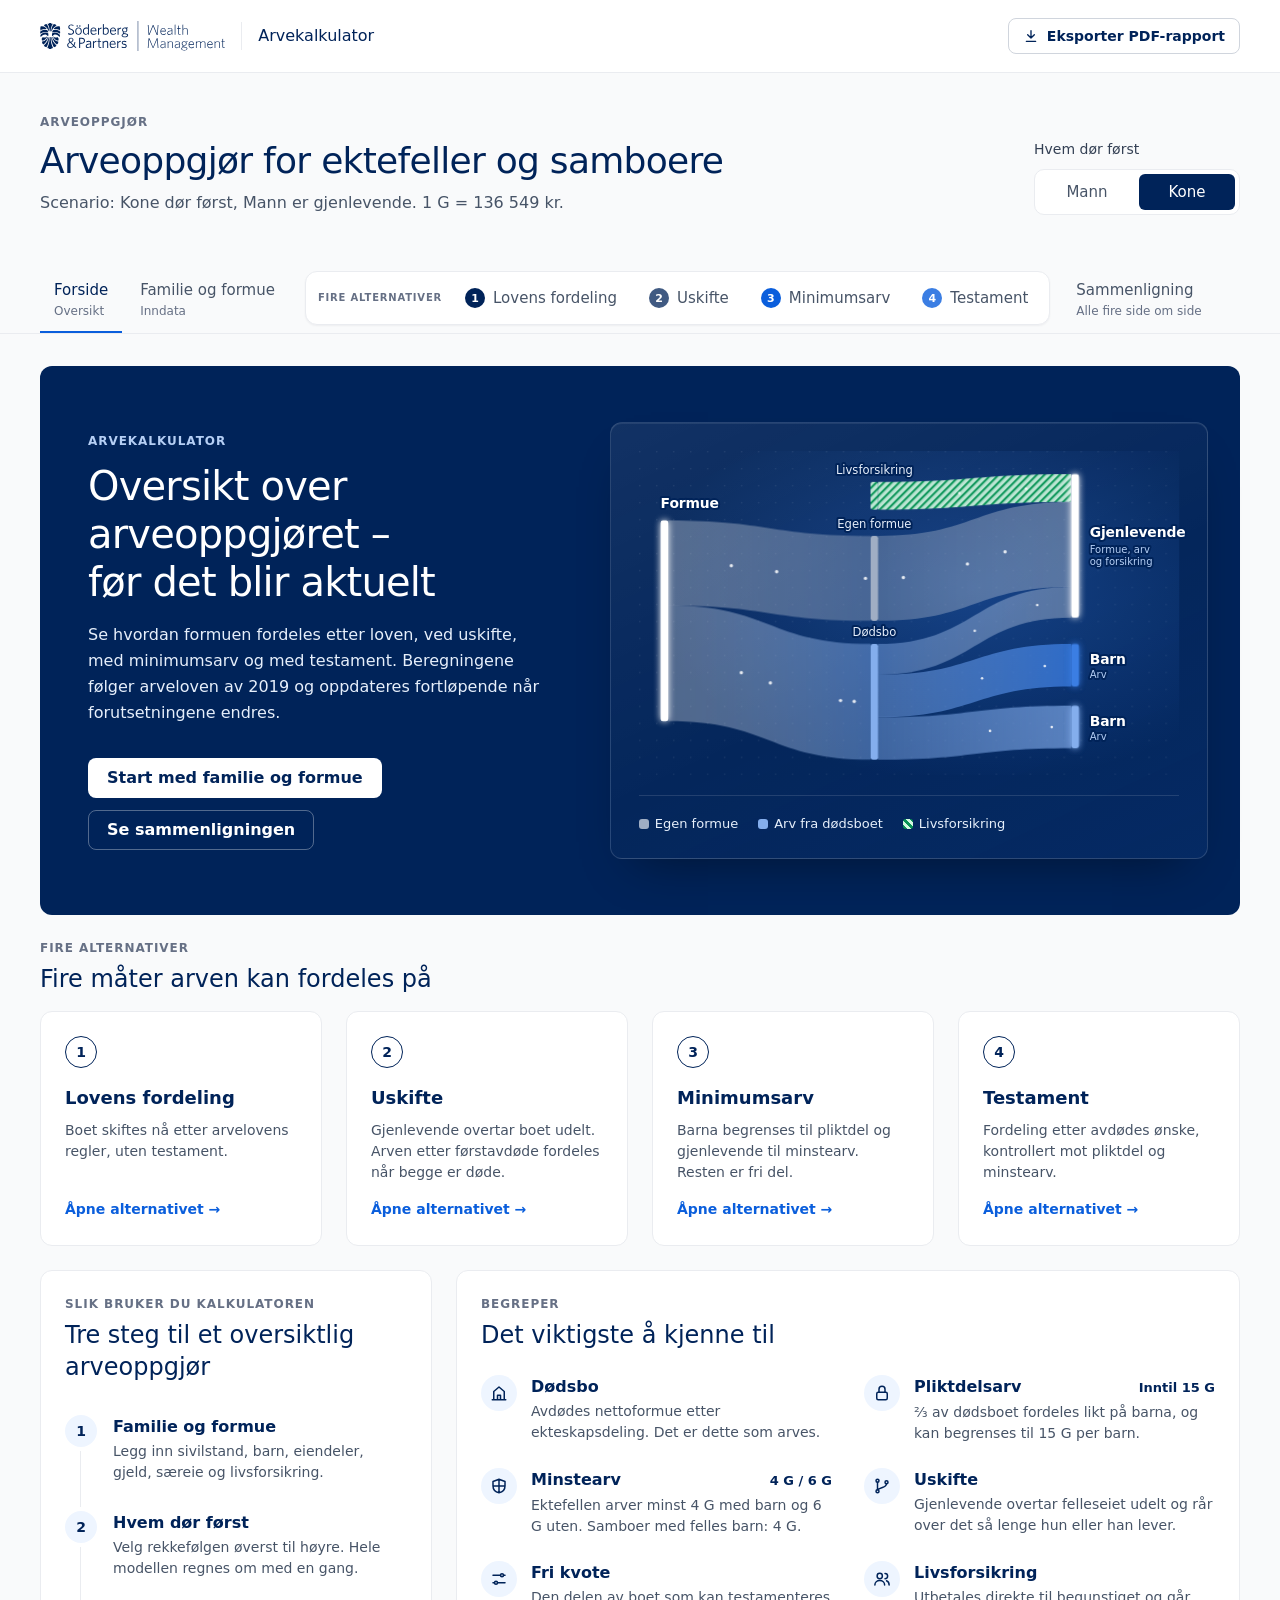
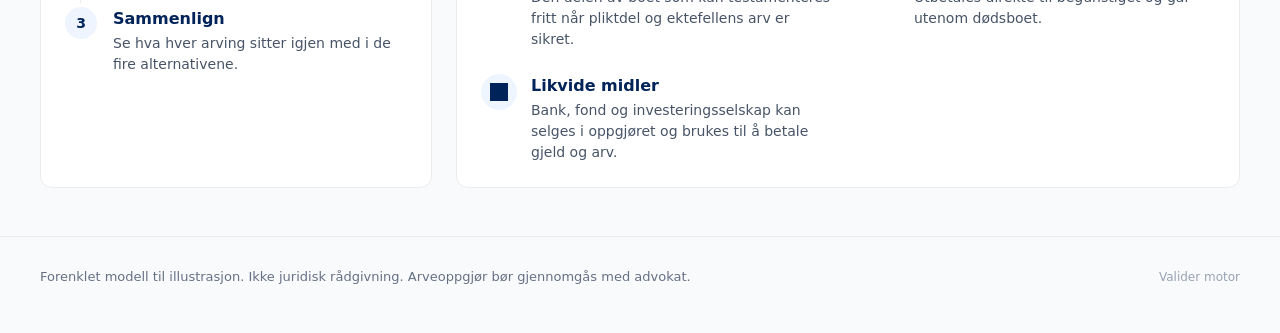
==== commit 998314d1: "Tydeligere alternativfaner, lovlig testamentforslag og G 136 549 kr fra 1. mai 2026 Co-authored-by: " ====
--- a/arvekalkulator-offline.html
+++ b/arvekalkulator-offline.html
@@ -132,10 +132,10 @@
 /* ---------- Tabs ---------- */
 .tabbar{position:sticky;top:0;z-index:20;background:rgba(249,250,251,.94);-webkit-backdrop-filter:blur(8px);backdrop-filter:blur(8px);
   border-bottom:1px solid var(--gray-200);margin-top:24px}
-.tabs{display:flex;gap:4px;overflow-x:auto;scrollbar-width:none}
+.tabs{display:flex;align-items:center;gap:4px;overflow-x:auto;scrollbar-width:none}
 .tabs::-webkit-scrollbar{display:none}
 .tab{flex:none;display:flex;flex-direction:column;align-items:flex-start;gap:2px;padding:14px 14px 12px;border:0;background:transparent;
-  border-bottom:2px solid transparent;margin-bottom:-1px;color:var(--gray-600);text-align:left;transition:color var(--t-fast),border-color var(--t-fast)}
+  border-bottom:2px solid transparent;margin-bottom:-1px;color:var(--gray-600);text-align:left;transition:color var(--t-fast),border-color var(--t-fast),background var(--t-fast),box-shadow var(--t-fast)}
 .tab:hover{color:var(--sp-navy)}
 .tab-l1{display:flex;align-items:baseline;gap:8px;font-size:15px;line-height:22px;font-weight:500;white-space:nowrap}
 .tab-n{font-size:12px;font-weight:600;color:var(--gray-400)}
@@ -143,6 +143,25 @@
 .tab[aria-selected="true"]{color:var(--sp-navy);border-bottom-color:var(--blue-main)}
 .tab[aria-selected="true"] .tab-n{color:var(--blue-main)}
 .tab.na .tab-l2{color:var(--gray-400)}
+.alt-group{display:flex;align-items:center;gap:6px;margin:8px 8px 8px 12px;padding:6px 8px 6px 12px;background:var(--white);
+  border:1px solid var(--gray-200);border-radius:12px;box-shadow:var(--shadow-xs)}
+.alt-group-l{font-size:10px;font-weight:600;letter-spacing:.08em;text-transform:uppercase;color:var(--gray-500);flex:none;padding-right:4px}
+.tab-alt{border:1px solid transparent;border-radius:8px;margin-bottom:0;padding:8px 12px;background:transparent}
+.tab-alt .tab-l1{align-items:center}
+.tab-alt .tab-n{width:20px;height:20px;border-radius:50%;display:inline-flex;align-items:center;justify-content:center;
+  font-size:11px;line-height:1;color:var(--white);flex:none}
+.tab-alt.alt-1 .tab-n{background:#002359}
+.tab-alt.alt-2 .tab-n{background:#405A82}
+.tab-alt.alt-3 .tab-n{background:#0A5EDC}
+.tab-alt.alt-4 .tab-n{background:#3B7EE3}
+.tab-alt:hover{background:var(--gray-25)}
+.tab-alt[aria-selected="true"]{border-bottom-width:1px;font-weight:600}
+.tab-alt.alt-1[aria-selected="true"]{background:#EEF2F7;border-color:#002359;color:#002359;box-shadow:inset 0 0 0 1px #002359}
+.tab-alt.alt-2[aria-selected="true"]{background:#F2F4F7;border-color:#405A82;color:#264472;box-shadow:inset 0 0 0 1px #405A82}
+.tab-alt.alt-3[aria-selected="true"]{background:#EEF5FF;border-color:#0A5EDC;color:#0A5EDC;box-shadow:inset 0 0 0 1px #0A5EDC}
+.tab-alt.alt-4[aria-selected="true"]{background:#F3F7FD;border-color:#3B7EE3;color:#074EB9;box-shadow:inset 0 0 0 1px #3B7EE3}
+.tab-alt[aria-selected="true"] .tab-l2{color:inherit;opacity:.78}
+.tab-alt.na{opacity:.55}
 
 /* ---------- Panels ---------- */
 .main{padding-top:32px;padding-bottom:48px}
@@ -295,7 +314,7 @@
 /* ---------- Alternative top ---------- */
 .alt-top{display:flex;justify-content:space-between;gap:24px;flex-wrap:wrap;align-items:flex-start}
 .alt-top .h2{margin:6px 0 8px}
-.surv{background:var(--sp-navy);color:var(--white);border-radius:var(--radius-lg);padding:22px 24px;width:100%;max-width:380px;flex:1 1 300px}
+.surv{background:var(--sp-navy);color:var(--white);border-radius:var(--radius-lg);padding:22px 24px;width:100%;max-width:532px;flex:1 1 420px}
 .surv-l{font-size:14px;color:#B5CFF5}
 .surv-v{font-size:36px;line-height:44px;font-weight:600;letter-spacing:-.02em;margin:4px 0 12px;white-space:nowrap}
 .surv ul{list-style:none;margin:0;padding:12px 0 0;border-top:1px solid rgba(255,255,255,.16);display:flex;flex-direction:column;gap:6px}
@@ -486,6 +505,8 @@
   .fp-hero{grid-template-columns:1fr;gap:32px;padding:40px 32px}
   .fp-art{margin:0}
   .fp-two{grid-template-columns:1fr}
+  .alt-group-l{display:none}
+  .alt-group{margin-left:6px}
 }
 @media (max-width:767px){
   .fp-hero{padding:32px 24px}
@@ -507,6 +528,21 @@
 .modal-h p{font-size:14px;line-height:20px;color:var(--gray-600);margin-top:4px}
 .modal-b{overflow:auto;padding:0}
 .modal-b table.t th{position:sticky;top:0}
+.sum-modal{width:min(680px,100%);max-height:90vh;display:flex;flex-direction:column;gap:12px}
+.sum-sheet{background:var(--gray-25);border-radius:var(--radius-lg);box-shadow:var(--shadow-xl);overflow:auto;max-height:calc(90vh - 64px)}
+.sum-hero{background:var(--sp-navy);color:var(--white);padding:32px 32px 28px}
+.sum-brand{font-size:12px;letter-spacing:.1em;color:var(--blue-300);text-transform:uppercase}
+.sum-title{font-size:28px;line-height:34px;font-weight:500;letter-spacing:-.02em;color:var(--white);margin:10px 0 8px}
+.sum-hero p{font-size:15px;line-height:22px;color:var(--blue-200);margin:0}
+.sum-body{padding:20px 20px 24px;display:flex;flex-direction:column;gap:16px}
+.sum-card{background:var(--white);border:1px solid var(--gray-200);border-radius:var(--radius-lg);padding:20px 24px}
+.sum-card .h3{margin:4px 0 8px}
+.sum-lead{font-size:15px;line-height:22px;color:var(--sp-navy-ink);margin:0 0 12px}
+.sum-rows{display:flex;flex-direction:column}
+.sum-row{display:flex;justify-content:space-between;gap:16px;padding:8px 0;border-top:1px solid var(--gray-100);font-size:14px;line-height:20px;color:var(--gray-600)}
+.sum-row:first-child{border-top:0}
+.sum-row b{color:var(--sp-navy);font-variant-numeric:tabular-nums;white-space:nowrap}
+.sum-actions{display:flex;justify-content:flex-end;gap:10px}
 .ok-i{color:var(--success-600);font-size:20px}
 .bad-i{color:var(--error-600);font-size:20px}
 
@@ -610,7 +646,7 @@
     debtF: 19000000, debtM: 0, debtK: 0,
     saereieM: 0, saereieK: 3000000, skjevM: 0, skjevK: 0,
     insGM: 50, insGK: 20, benM: 'spouse', benK: 'spouse', benNameM: '', benNameK: '',
-    G: 124028,
+    G: 136549,
     uskSaereieInn: false, consent: {}, friTo: 'O', parentsAlive: true,
     insNeed: { lov: { keep: null, debtPct: 100, kidsPct: 100, buffer: 500000, liqPct: 100, useExisting: true }, uskifte: { keep: null, debtPct: 100, kidsPct: 100, buffer: 500000, liqPct: 100, useExisting: true } },
     testament: {}, testamentNote: ''
@@ -895,7 +931,7 @@
 
     /* ALT 4 – testament */
     const a4 = mk(4, 'testament', 'Testament', 'Alt utover minimumsarven fordeles etter avdødes ønske. Fordelingen kontrolleres mot pliktdelsarv og minstearv.');
-    const t = (inp.testament || {})[A] || defaultTestament(heirs, enslig, bo, pl, enslig ? 0 : Math.min(Math.max(bo, 0), minsteBase));
+    const t = (inp.testament || {})[A] || defaultTestament(heirs, enslig, bo, pl, enslig ? 0 : Math.min(Math.max(bo, 0), minsteBase), L);
     let t4 = null;
     if (insolvent) unavailable(a4, insolventMsg);
     else {
@@ -1016,28 +1052,50 @@
 
     return { G, g4, g6, g15, A, B, nA, nB, nm, gift, samb, sambF, enslig, felles, skA, skB, heirs, nodes, est, bo, bOwn, insA, insB, insGA, insolvent, L, pl, alts: [a1, a2, a3, a4], t4, testament: t, PAL };
   }
-  /* Standardtestament som alltid oppfyller pliktdelsarv og minstearv */
-  function defaultTestament(heirs, enslig, bo, pl, minS) {
+  /* Standardtestament: lovens fordeling, minst lovens minimum, alltid 100 % */
+  function defaultTestament(heirs, enslig, bo, pl, minS, L) {
+    const r2 = n => Math.round(n * 100) / 100;
     const kids = {};
+    const minKid = id => bo > 0 ? Math.ceil(((pl && pl[id]) || 0) / bo * 10000) / 100 : 0;
+    const minSp = !enslig && bo > 0 ? Math.ceil((+minS || 0) / bo * 10000) / 100 : 0;
     if (!(bo > 0)) { heirs.forEach(h => kids[h.id] = 0); return { spouse: enslig ? 0 : 100, other: 0, kids }; }
     if (enslig) {
       if (!heirs.length) return { spouse: 0, other: 100, kids };
       const each = Math.floor(10000 / heirs.length) / 100;
-      heirs.forEach(h => kids[h.id] = each);
-      return { spouse: 0, other: Math.round((100 - each * heirs.length) * 100) / 100, kids };
+      heirs.forEach(h => kids[h.id] = Math.max(each, minKid(h.id)));
+      const used = r2(sum(Object.values(kids)));
+      return { spouse: 0, other: r2(Math.max(0, 100 - used)), kids };
     }
-    let kidsSum = 0;
-    heirs.forEach(h => { const p = Math.ceil(((pl && pl[h.id]) || 0) / bo * 10000) / 100; kids[h.id] = p; kidsSum += p; });
-    const spouse = Math.max(0, Math.round((100 - kidsSum) * 100) / 100);
-    return { spouse, other: 0, kids };
+    heirs.forEach(h => {
+      const fromLov = L && bo > 0 ? (L.kids[h.id] || 0) / bo * 100 : 0;
+      kids[h.id] = Math.max(r2(fromLov), minKid(h.id));
+    });
+    let spouse = Math.max(L && bo > 0 ? r2((L.spouse || 0) / bo * 100) : 0, minSp);
+    let other = L && (L.parents || 0) > 0.5 ? r2((L.parents || 0) / bo * 100) : 0;
+    let used = r2(spouse + sum(Object.values(kids)) + other);
+    if (used > 100) {
+      let exc = Math.max(0, spouse - minSp);
+      heirs.forEach(h => { exc += Math.max(0, kids[h.id] - minKid(h.id)); });
+      const over = used - 100;
+      if (exc > 0) {
+        const cut = (x, m) => x - over * Math.max(0, x - m) / exc;
+        spouse = Math.max(minSp, r2(cut(spouse, minSp)));
+        heirs.forEach(h => { kids[h.id] = Math.max(minKid(h.id), r2(cut(kids[h.id], minKid(h.id)))); });
+        other = 0;
+      }
+    }
+    used = r2(spouse + sum(Object.values(kids)) + other);
+    spouse = r2(spouse + (100 - used));
+    if (spouse < minSp) { other = r2(other + spouse - minSp); spouse = minSp; }
+    return { spouse: r2(Math.max(0, spouse)), other: r2(Math.max(0, other)), kids };
   }
 
   /* ---------- kontrolltall fra testcase ---------- */
   function validate() {
     const rows = [];
     const chk = (label, exp, act) => rows.push({ label, exp, act, ok: Math.abs(exp - act) < 1 });
-    const K = compute(Object.assign(clone(DEFAULT_INPUT), { firstDies: 'K', friTo: 'S' }));
-    const M = compute(Object.assign(clone(DEFAULT_INPUT), { firstDies: 'M', friTo: 'S' }));
+    const K = compute(Object.assign(clone(DEFAULT_INPUT), { firstDies: 'K', friTo: 'S', G: 124028 }));
+    const M = compute(Object.assign(clone(DEFAULT_INPUT), { firstDies: 'M', friTo: 'S', G: 124028 }));
     const flow = (r, alt, to, sub) => sum(r.alts[alt].flows.filter(f => f.from === 'A' && f.to === to && (sub === undefined || (f.sub || '') === sub || (sub === 'fri' && f.hatch === 'fri'))).map(f => f.value));
     chk('4 G', 496112, K.g4); chk('15 G', 1860420, K.g15);
     chk('Forsikring mann (50 G)', 6201400, M.insA); chk('Forsikring kone (20 G)', 2480560, K.insA);
@@ -1329,7 +1387,7 @@
 
   const root = document.getElementById('app');
   const tipEl = document.getElementById('tip');
-  const ui = { tab: 'forside', open: {}, showCalc: true, modal: false, balAlt: 'lov' };
+  const ui = { tab: 'forside', open: {}, showCalc: true, modal: false, summary: false, copied: false, balAlt: 'lov' };
   let input, R, VAL = null, timer = null;
 
   /* ================= State ================= */
@@ -1346,7 +1404,11 @@
       const t = E.inferLiquidType(a.name);
       if (t && (a.type === 'annet' || E.LIQUID.includes(a.type))) a.type = t;
     });
-    o.consent = o.consent || {}; o.testament = o.testament || {};
+    if (o.G === 124028) o.G = 136549;
+    o.consent = o.consent || {};
+    if (!o.testamentLov) { o.testament = {}; o.testamentLov = true; }
+    else o.testament = o.testament || {};
+    if (o.friTo === 'max') o.friTo = 'O';
     delete o.knew;
     return o;
   }
@@ -1471,7 +1533,7 @@
   /* ================= Visninger ================= */
   function view() {
     return header() + hero() + kpis() + '<div id="tabs-anchor" data-key="anchor"></div>' + tabbar()
-      + `<main class="wrap main" id="main" data-key="main">${panel()}</main>` + footer() + (ui.modal ? modal() : '');
+      + `<main class="wrap main" id="main" data-key="main">${panel()}</main>` + footer() + (ui.modal ? modal() : '') + (ui.summary ? summaryOverlay() : '');
   }
 
   function header() {
@@ -1512,12 +1574,20 @@
     return id === 'uskifte' ? `${R.nB} rår over ${F.short(a.survivor.total)} kr` : `${R.nB} totalt ${F.short(a.survivor.total)} kr`;
   }
   function tabbar() {
-    return `<nav class="tabbar" data-key="tabbar" aria-label="Alternativer"><div class="wrap"><div class="tabs" role="tablist">${TABS.map(t => {
+    const btn = t => {
       const sel = t.id === ui.tab;
+      const alt = !!t.num;
       const na = ALT_IDX[t.id] != null && !R.alts[ALT_IDX[t.id]].available;
-      return `<button type="button" class="tab ${na ? 'na' : ''}" role="tab" id="tab-${t.id}" aria-controls="panel" aria-selected="${sel}" tabindex="${sel ? 0 : -1}" data-action="tab" data-tab="${t.id}">
-        <span class="tab-l1">${t.num ? `<span class="tab-n">${t.num}</span>` : ''}${esc(t.label)}</span><span class="tab-l2">${esc(tabSub(t.id))}</span></button>`;
-    }).join('')}</div></div></nav>`;
+      return `<button type="button" class="tab${alt ? ` tab-alt alt-${t.num}` : ''}${na ? ' na' : ''}" role="tab" id="tab-${t.id}" aria-controls="panel" aria-selected="${sel}" tabindex="${sel ? 0 : -1}" data-action="tab" data-tab="${t.id}">
+        <span class="tab-l1">${alt ? `<span class="tab-n">${t.num}</span>` : ''}${esc(t.label)}</span>${alt ? '' : `<span class="tab-l2">${esc(tabSub(t.id))}</span>`}</button>`;
+    };
+    const nav = t => !t.num;
+    const alts = TABS.filter(t => t.num);
+    return `<nav class="tabbar" data-key="tabbar" aria-label="Alternativer"><div class="wrap"><div class="tabs" role="tablist">
+      ${TABS.filter(t => nav(t) && t.id !== 'sammenligning').map(btn).join('')}
+      <div class="alt-group" role="presentation"><span class="alt-group-l">Fire alternativer</span>${alts.map(btn).join('')}</div>
+      ${btn(TABS.find(t => t.id === 'sammenligning'))}
+    </div></div></nav>`;
   }
 
   function panel() {
@@ -1761,7 +1831,7 @@
   }
 
   function paramCard() {
-    const body = `${moneyField('Grunnbeløp (1 G)', 'G', input.G, 'Grunnbeløpet justeres 1. mai hvert år – sjekk gjeldende G på nav.no.')}
+    const body = `${moneyField('Grunnbeløp (1 G)', 'G', input.G, '1 G er 136 549 kr per 1. mai 2026. Grunnbeløpet justeres 1. mai hvert år.')}
       <div class="locked">
         <div class="r"><i class="bx bx-lock-alt" aria-hidden="true"></i>Pliktdelsfaktor<b>15 G = ${kr(R.g15)}</b></div>
         <div class="r"><i class="bx bx-lock-alt" aria-hidden="true"></i>Ektefelles minstearv med livsarvinger<b>4 G = ${kr(R.g4)}</b></div>
@@ -1864,10 +1934,14 @@
     const opts = [{ v: 'S', l: R.nB }, ...(R.heirs.length ? [{ v: 'barna', l: 'Barna likt' }] : []), { v: 'O', l: 'Annen' }];
     let v = input.friTo || 'O';
     if (v === 'barna' && !R.heirs.length) v = 'S';
+    if (v === 'max') v = 'O';
+    const hint = v === 'O' ? `${R.nB} og barna får bare minstearv og pliktdel. Så mye som loven tillater går til annen mottaker.`
+      : v === 'barna' ? 'Den frie delen deles likt mellom barna, oppå pliktdelen.'
+      : `Den frie delen går til ${R.nB}, oppå minstearven.`;
     return `<section class="card" data-key="ctrl"><div class="ctrl-row">
       <div class="lockline"><i class="bx bx-lock-alt" aria-hidden="true"></i>Pliktdel og minstearv er låst til lovens minimum.</div>
       <div style="display:flex;align-items:center;gap:12px;flex-wrap:wrap"><span class="flabel">Fri del til</span>${seg('friTo', v, opts, '', 'Fri del til')}</div>
-    </div></section>`;
+    </div><p class="help" style="margin:12px 0 0">${esc(hint)}</p></section>`;
   }
 
   function testamentEditor() {
@@ -2046,10 +2120,125 @@
     })).filter(g => g.values.some(v => v != null && v > 0.5));
     const leg = ['1 Lov', '2 Uskifte', '3 Minimum', '4 Testament'].map((l, i) => `<span>${sq(C.CMP_COLORS[i])}${l}</span>`).join('');
     const usk = R.alts[1].available ? `<p class="help" style="margin-top:16px">I uskifte vises det som utbetales nå. Resten av arven etter ${esc(R.nA)} fordeles når ${esc(R.nB)} dør.</p>` : '';
-    return `<div class="panel-h" data-key="ch"><div><h2 class="h2">Sammenligning</h2><p class="muted">Hva hver mottaker sitter igjen med i de fire alternativene. For gjenlevende inkluderes egen formue og livsforsikring.</p></div></div>
+    return `<div class="panel-h" data-key="ch"><div><h2 class="h2">Sammenligning</h2><p class="muted">Hva hver mottaker sitter igjen med i de fire alternativene. For gjenlevende inkluderes egen formue og livsforsikring.</p></div>
+      <button type="button" class="btn btn-primary btn-md" data-action="openSummary"><i class="bx bx-file" aria-hidden="true"></i>Oppsummering</button></div>
       <div class="cmp-cards" data-key="cards">${cards}</div>
       <section class="card" data-key="per"><div class="card-h"><h3 class="h3">Per mottaker</h3><div class="legend">${leg}</div></div>
       ${groups.length ? C.compare(groups) : '<p class="help">Ingen fordeling å vise.</p>'}${usk}</section>`;
+  }
+
+  /* ---------- Oppsummering ---------- */
+  function flowTo(a, id) { return a.flows.filter(f => f.to === id && f.from !== 'B').reduce((s, f) => s + f.value, 0); }
+  function summaryPack() {
+    const civil = { gift: 'Gift', samboer: 'Samboer', enslig: 'Enslig' }[input.civil];
+    const nSk = (input.nSkM | 0) + (input.nSkK | 0);
+    const family = R.enslig
+      ? `${civil}. ${R.felles.length} barn.`
+      : `${civil}. ${R.nA} dør først, ${R.nB} er gjenlevende. ${R.felles.length} felles barn${nSk ? `, ${nSk} særkullsbarn` : ''}.`;
+    const liq = input.assets.filter(E.isLiquid).reduce((s, a) => s + (+a.value || 0), 0);
+    const assets = input.assets.filter(a => (+a.value || 0) > 0).map(a => `${a.name} ${kr(a.value)}`);
+    const kpis = [
+      ['Bruttoformue', kr(R.est.brutto)],
+      ['Gjeld', kr(R.est.debtTot)],
+      ['Nettoformue', kr(R.est.netto)],
+      [R.enslig ? 'Dødsbo' : `${gen(R.nA)} dødsbo`, kr(R.bo)],
+      ...(!R.enslig ? [[`${R.nB} – egen formue`, kr(R.bOwn)]] : []),
+      ['Likvide eiendeler', kr(liq)],
+      [`Livsforsikring på ${R.nA}`, kr(R.insA)]
+    ];
+    if (R.gift && (input.saereieM || input.saereieK)) kpis.push(['Særeie', `${R.nm.M} ${kr(input.saereieM)} · ${R.nm.K} ${kr(input.saereieK)}`]);
+    const alts = R.alts.map(a => {
+      if (!a.available) return { num: a.num, title: a.title, na: true, text: a.reason, rows: [] };
+      const rows = [];
+      if (!R.enslig) {
+        rows.push([`${R.nB} totalt`, kr(a.survivor.total)]);
+        if (a.id === 'uskifte' && a.survivor.usk) rows.push(['Uskiftebo (rådighet)', kr(a.survivor.usk)]);
+        rows.push(['Egen formue', kr(a.survivor.own)], ['Arv', kr(a.survivor.arv)], ['Livsforsikring', kr(a.survivor.ins)]);
+      }
+      R.heirs.forEach(h => { const v = flowTo(a, h.id); if (v > 0.5) rows.push([h.name, kr(v)]); });
+      const oth = flowTo(a, 'O'); if (oth > 0.5) rows.push(['Andre/veldedighet', kr(oth)]);
+      let text;
+      if (a.id === 'lov') text = R.enslig ? `Dødsboet på ${kr(R.bo)} fordeles etter arveloven.` : `Boet skiftes nå etter loven. ${R.nB} sitter igjen med ${kr(a.survivor.total)}.`;
+      else if (a.id === 'uskifte') text = `${R.nB} overtar boet udelt og rår over ${kr(a.survivor.total)}. Arven etter ${R.nA} gjøres opp når begge er døde.`;
+      else if (a.id === 'minimum') text = `Barna begrenses til pliktdel og ${R.nB} til minstearv. Fri del går til ${input.friTo === 'S' ? R.nB : input.friTo === 'barna' ? 'barna' : 'annen mottaker'}.`;
+      else text = `Fordeling etter ${gen(R.nA)} ønske, kontrollert mot pliktdel og minstearv. ${R.enslig ? `Dødsbo ${kr(R.bo)}.` : `${R.nB} totalt ${kr(a.survivor.total)}.`}`;
+      return { num: a.num, title: a.title, na: false, text, rows };
+    });
+    const need = (!R.enslig && R.alts[0].need) ? `Udekket forsikringsbehov på ${gen(R.nA)} liv: ${kr(R.alts[0].need.gap)} (lovens fordeling).` : '';
+    const title = R.enslig ? `Arveoppgjør for ${R.nm.M}` : `Arveoppgjør for ${R.nm.M} og ${R.nm.K}`;
+    const lead = R.enslig ? `${R.nm.M} dør. 1 G = ${kr(R.G)}.` : `${R.nA} dør først. 1 G = ${kr(R.G)}.`;
+    return { title, lead, family, assets, kpis, alts, need };
+  }
+  function summaryPlain(p) {
+    const lines = [p.title, p.lead, '', p.family, p.assets.join(' · '), '', 'Økonomi'];
+    p.kpis.forEach(k => lines.push(`${k[0]}: ${k[1]}`));
+    p.alts.forEach(a => {
+      lines.push('', `${a.num}. ${a.title}`, a.text);
+      a.rows.forEach(r => lines.push(`  ${r[0]}: ${r[1]}`));
+    });
+    if (p.need) { lines.push('', p.need); }
+    lines.push('', 'Forenklet modell til illustrasjon. Ikke juridisk rådgivning.');
+    return lines.join('\n');
+  }
+  function summaryEmailHtml(p) {
+    const row = (l, v, last) => `<tr><td style="padding:8px 0;border-bottom:${last ? '0' : '1px solid #EAECF0'};font-size:14px;color:#475467">${esc(l)}</td><td style="padding:8px 0;border-bottom:${last ? '0' : '1px solid #EAECF0'};font-size:14px;font-weight:600;color:#002359;text-align:right;white-space:nowrap">${esc(v)}</td></tr>`;
+    const card = (inner) => `<div style="background:#ffffff;border:1px solid #EAECF0;border-radius:12px;padding:20px 24px;margin:0 0 16px">${inner}</div>`;
+    const alts = p.alts.map(a => card(
+      `<div style="font-size:11px;letter-spacing:.08em;color:#0A5EDC;font-weight:600">ALTERNATIV ${a.num}</div>`
+      + `<div style="font-size:18px;font-weight:600;color:#002359;margin:4px 0 8px">${esc(a.title)}</div>`
+      + `<p style="margin:0 0 ${a.rows.length ? '12px' : '0'};font-size:14px;line-height:21px;color:#475467">${esc(a.text)}</p>`
+      + (a.rows.length ? `<table width="100%" cellpadding="0" cellspacing="0">${a.rows.map((r, i) => row(r[0], r[1], i === a.rows.length - 1)).join('')}</table>` : '')
+    )).join('');
+    return `<div style="font-family:'Hanken Grotesk',Arial,Helvetica,sans-serif;max-width:640px;color:#12326E;background:#F9FAFB">
+      <div style="background:#002359;color:#ffffff;padding:28px 32px;border-radius:12px 12px 0 0">
+        <div style="font-size:12px;letter-spacing:.1em;color:#B5CFF5">SÖDERBERG &amp; PARTNERS WEALTH MANAGEMENT</div>
+        <div style="font-size:24px;font-weight:600;letter-spacing:-.02em;margin:8px 0 6px">${esc(p.title)}</div>
+        <div style="font-size:14px;color:#E6EFFB">${esc(p.lead)}</div>
+      </div>
+      <div style="padding:24px 24px 8px">
+        ${card(`<div style="font-size:11px;letter-spacing:.08em;color:#667085;font-weight:600;margin-bottom:8px">FAMILIE OG FORMUE</div>
+          <p style="margin:0 0 12px;font-size:15px;line-height:22px;color:#12326E">${esc(p.family)}</p>
+          <p style="margin:0 0 16px;font-size:13px;line-height:20px;color:#667085">${esc(p.assets.join(' · '))}</p>
+          <table width="100%" cellpadding="0" cellspacing="0">${p.kpis.map((k, i) => row(k[0], k[1], i === p.kpis.length - 1)).join('')}</table>`)}
+        ${alts}
+        ${p.need ? card(`<p style="margin:0;font-size:14px;line-height:21px;color:#12326E">${esc(p.need)}</p>`) : ''}
+        <p style="font-size:12px;line-height:18px;color:#667085;margin:8px 8px 0">Forenklet modell til illustrasjon. Ikke juridisk rådgivning. Arveoppgjør bør gjennomgås med advokat.</p>
+      </div>
+    </div>`;
+  }
+  function summaryOverlay() {
+    const p = summaryPack();
+    const row = (l, v) => `<div class="sum-row"><span>${esc(l)}</span><b>${esc(v)}</b></div>`;
+    return `<div class="scrim" data-action="closeSummary" data-key="summary"><div class="sum-modal" role="dialog" aria-modal="true" aria-labelledby="sum-t">
+      <article class="sum-sheet">
+        <header class="sum-hero">
+          <div class="sum-brand">Söderberg &amp; Partners Wealth Management</div>
+          <h2 class="sum-title" id="sum-t">${esc(p.title)}</h2>
+          <p>${esc(p.lead)}</p>
+        </header>
+        <div class="sum-body">
+          <section class="sum-card">
+            <div class="eyebrow">Familie og formue</div>
+            <p class="sum-lead">${esc(p.family)}</p>
+            <p class="help">${esc(p.assets.join(' · '))}</p>
+            <div class="sum-rows">${p.kpis.map(k => row(k[0], k[1])).join('')}</div>
+          </section>
+          ${p.alts.map(a => `<section class="sum-card">
+            <div class="eyebrow">Alternativ ${a.num}</div>
+            <h3 class="h3">${esc(a.title)}</h3>
+            <p class="sum-lead">${esc(a.text)}</p>
+            ${a.rows.length ? `<div class="sum-rows">${a.rows.map(r => row(r[0], r[1])).join('')}</div>` : ''}
+          </section>`).join('')}
+          ${p.need ? `<section class="sum-card"><p class="sum-lead">${esc(p.need)}</p></section>` : ''}
+          <p class="help">Forenklet modell til illustrasjon. Ikke juridisk rådgivning. Arveoppgjør bør gjennomgås med advokat.</p>
+        </div>
+      </article>
+      <div class="sum-actions">
+        <button type="button" class="btn btn-primary btn-md" data-action="copySummary" id="sum-copy">
+          <i class="bx ${ui.copied ? 'bx-check' : 'bx-copy'}" aria-hidden="true"></i>${ui.copied ? 'Kopiert' : 'Kopier'}</button>
+        <button type="button" class="btn btn-secondary btn-md" data-action="closeSummary" data-close="1">Lukk</button>
+      </div>
+    </div></div>`;
   }
 
   /* ---------- Footer og modal ---------- */
@@ -2073,6 +2262,7 @@
   function setTab(id, focus) {
     if (!TAB_IDS.includes(id)) return;
     ui.tab = id;
+    ui.summary = false;
     try { history.replaceState(null, '', '#' + id); } catch (e) { location.hash = id; }
     render();
     scrollToPanel();
@@ -2121,6 +2311,22 @@
     print: () => window.print(),
     validate: () => { ui.modal = true; render(); const c = document.getElementById('modal-close'); if (c) c.focus(); },
     closeModal: (el, ev) => { if (ev.target === el || el.dataset.close) { ui.modal = false; render(); } },
+    openSummary: () => { ui.summary = true; ui.copied = false; render(); const b = document.getElementById('sum-copy'); if (b) b.focus(); },
+    closeSummary: (el, ev) => { if (!ev || ev.target === el || el.dataset.close) { ui.summary = false; ui.copied = false; render(); } },
+    copySummary: () => {
+      const p = summaryPack();
+      const html = summaryEmailHtml(p), text = summaryPlain(p);
+      const done = () => { ui.copied = true; render(); setTimeout(() => { if (ui.summary) { ui.copied = false; render(); } }, 2000); };
+      const fail = () => { try { const ta = document.createElement('textarea'); ta.value = text; document.body.appendChild(ta); ta.select(); document.execCommand('copy'); ta.remove(); done(); } catch (e) { /* tomt */ } };
+      if (navigator.clipboard && window.ClipboardItem) {
+        const item = new ClipboardItem({
+          'text/html': new Blob([html], { type: 'text/html' }),
+          'text/plain': new Blob([text], { type: 'text/plain' })
+        });
+        navigator.clipboard.write([item]).then(done).catch(fail);
+      } else if (navigator.clipboard && navigator.clipboard.writeText) navigator.clipboard.writeText(text).then(done).catch(fail);
+      else fail();
+    },
     keep: el => {
       const k = el.dataset.alt, id = el.dataset.id;
       const cur = R.alts[ALT_IDX[k]].need.keepIds.slice();
@@ -2187,7 +2393,11 @@
     }
     if (ev.key === 'Enter' && ev.target.tagName === 'INPUT') render();
   });
-  document.addEventListener('keydown', ev => { if (ev.key === 'Escape' && ui.modal) { ui.modal = false; render(); } });
+  document.addEventListener('keydown', ev => {
+    if (ev.key !== 'Escape') return;
+    if (ui.summary) { ui.summary = false; ui.copied = false; render(); }
+    else if (ui.modal) { ui.modal = false; render(); }
+  });
   window.addEventListener('hashchange', () => { const h = location.hash.slice(1); if (TAB_IDS.includes(h) && h !== ui.tab) setTab(h); });
 
   /* Tooltip for Sankey */
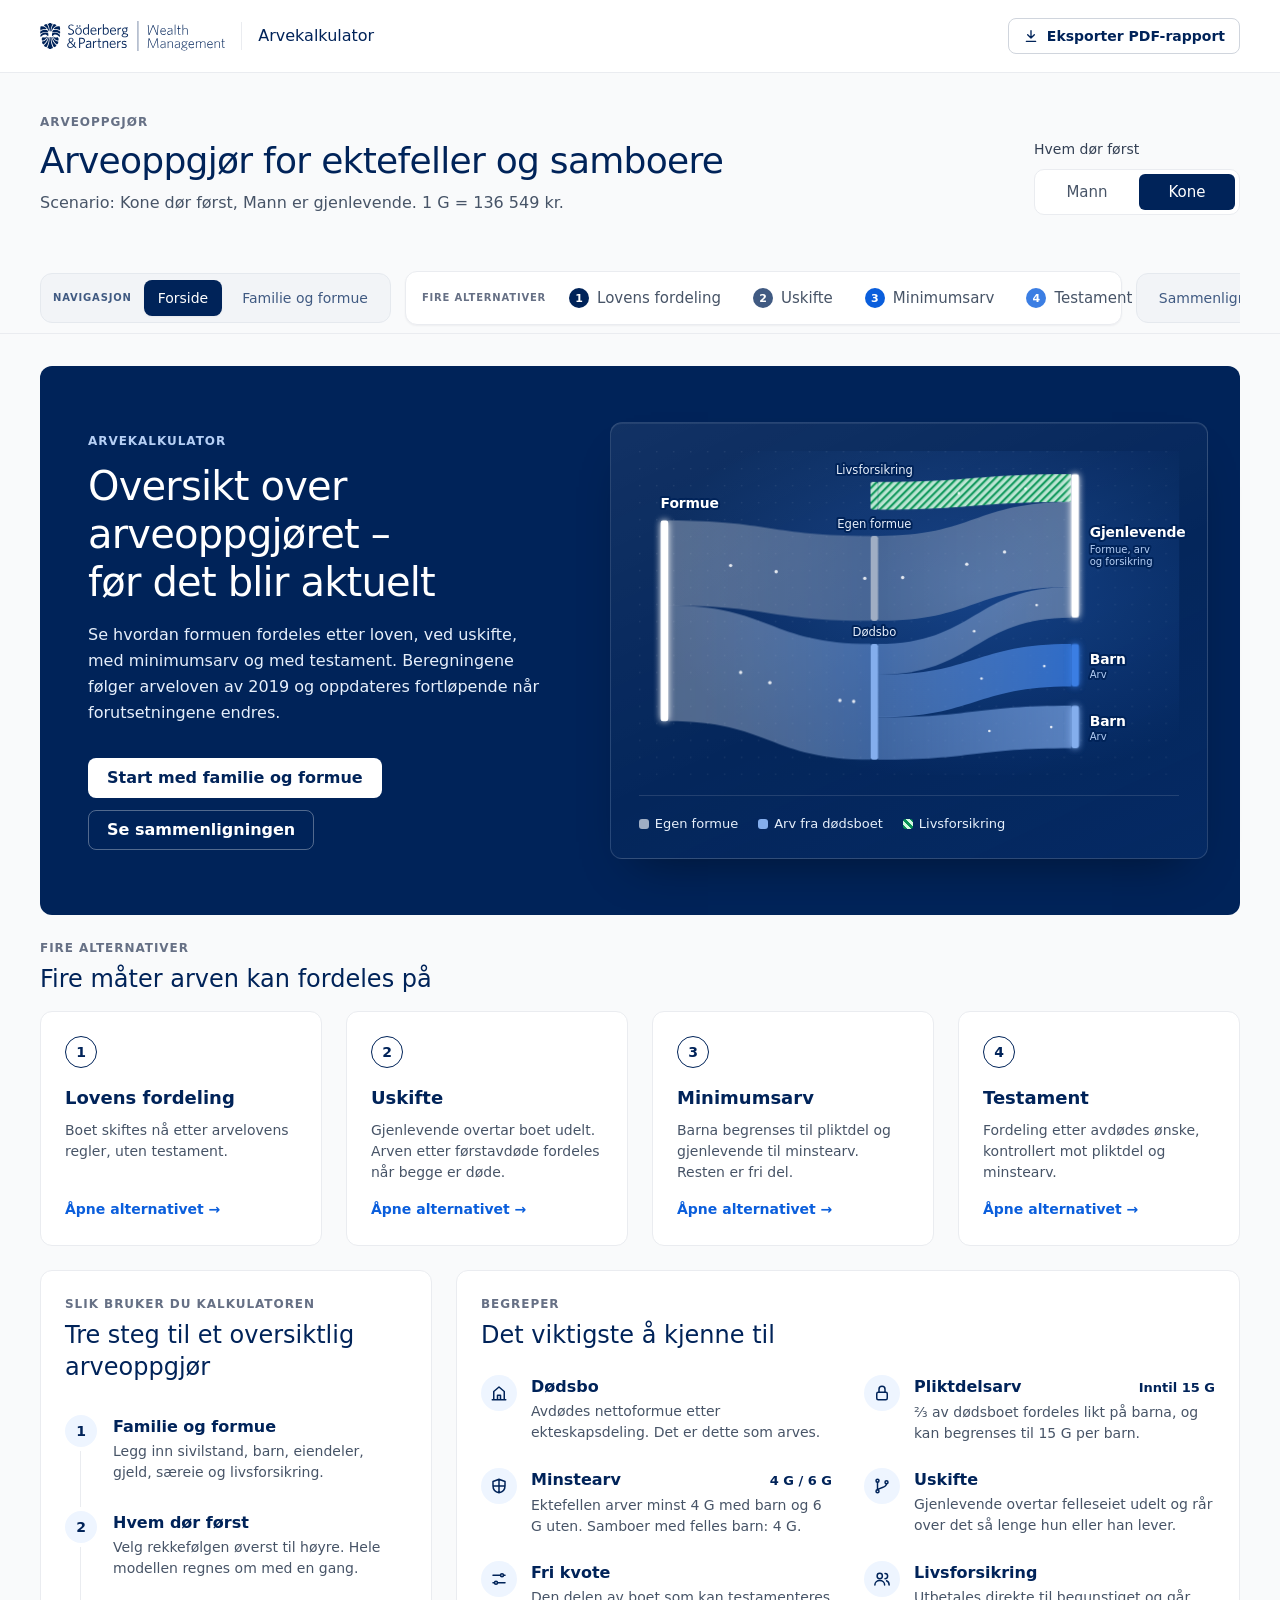
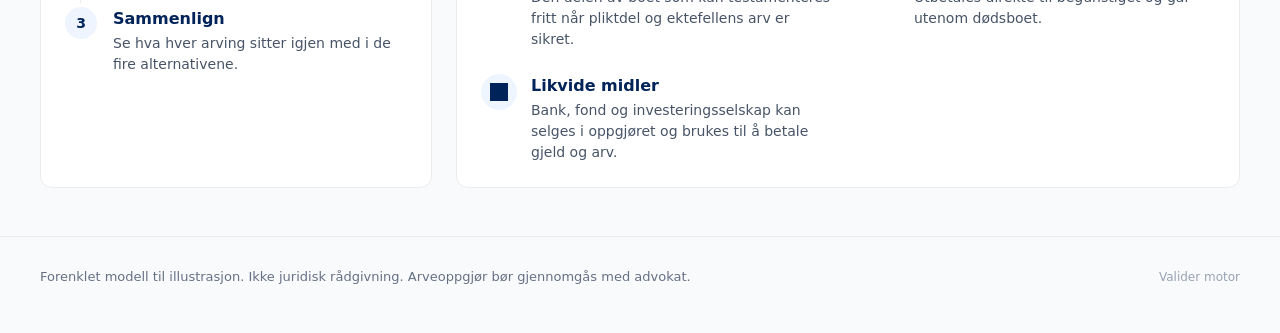
==== commit 13573248: "Skill navigasjonsfaner fra de fire alternativene i fanelinjen Co-authored-by: Cursor <cursoragent@cu" ====
--- a/arvekalkulator-offline.html
+++ b/arvekalkulator-offline.html
@@ -143,9 +143,18 @@
 .tab[aria-selected="true"]{color:var(--sp-navy);border-bottom-color:var(--blue-main)}
 .tab[aria-selected="true"] .tab-n{color:var(--blue-main)}
 .tab.na .tab-l2{color:var(--gray-400)}
-.alt-group{display:flex;align-items:center;gap:6px;margin:8px 8px 8px 12px;padding:6px 8px 6px 12px;background:var(--white);
+.nav-group,.alt-group{display:flex;align-items:center;gap:6px;margin:8px 0;padding:6px 8px}
+.nav-group{background:var(--secondary-50);border:1px solid var(--secondary-200);border-radius:12px}
+.nav-group-l,.alt-group-l{font-size:10px;font-weight:600;letter-spacing:.08em;text-transform:uppercase;flex:none;padding:0 6px 0 4px}
+.nav-group-l{color:var(--secondary-700)}
+.alt-group{margin-left:10px;margin-right:10px;padding:6px 8px 6px 12px;background:var(--white);
   border:1px solid var(--gray-200);border-radius:12px;box-shadow:var(--shadow-xs)}
-.alt-group-l{font-size:10px;font-weight:600;letter-spacing:.08em;text-transform:uppercase;color:var(--gray-500);flex:none;padding-right:4px}
+.alt-group-l{color:var(--gray-500);padding-right:4px}
+.tab-nav{border:0;border-bottom:0;margin:0;padding:8px 14px;border-radius:8px;color:var(--secondary-700)}
+.tab-nav .tab-l1{font-size:14px;line-height:20px;font-weight:500}
+.tab-nav:hover{background:var(--secondary-100);color:var(--sp-navy)}
+.tab-nav[aria-selected="true"]{background:var(--sp-navy);color:var(--white);border-bottom-color:transparent;box-shadow:var(--shadow-xs)}
+.tab-nav[aria-selected="true"]:hover{color:var(--white);background:var(--sp-navy-ink)}
 .tab-alt{border:1px solid transparent;border-radius:8px;margin-bottom:0;padding:8px 12px;background:transparent}
 .tab-alt .tab-l1{align-items:center}
 .tab-alt .tab-n{width:20px;height:20px;border-radius:50%;display:inline-flex;align-items:center;justify-content:center;
@@ -505,8 +514,8 @@
   .fp-hero{grid-template-columns:1fr;gap:32px;padding:40px 32px}
   .fp-art{margin:0}
   .fp-two{grid-template-columns:1fr}
-  .alt-group-l{display:none}
-  .alt-group{margin-left:6px}
+  .alt-group-l,.nav-group-l{display:none}
+  .alt-group{margin-left:6px;margin-right:6px}
 }
 @media (max-width:767px){
   .fp-hero{padding:32px 24px}
@@ -1578,15 +1587,15 @@
       const sel = t.id === ui.tab;
       const alt = !!t.num;
       const na = ALT_IDX[t.id] != null && !R.alts[ALT_IDX[t.id]].available;
-      return `<button type="button" class="tab${alt ? ` tab-alt alt-${t.num}` : ''}${na ? ' na' : ''}" role="tab" id="tab-${t.id}" aria-controls="panel" aria-selected="${sel}" tabindex="${sel ? 0 : -1}" data-action="tab" data-tab="${t.id}">
-        <span class="tab-l1">${alt ? `<span class="tab-n">${t.num}</span>` : ''}${esc(t.label)}</span>${alt ? '' : `<span class="tab-l2">${esc(tabSub(t.id))}</span>`}</button>`;
+      return `<button type="button" class="tab${alt ? ` tab-alt alt-${t.num}` : ' tab-nav'}${na ? ' na' : ''}" role="tab" id="tab-${t.id}" aria-controls="panel" aria-selected="${sel}" tabindex="${sel ? 0 : -1}" data-action="tab" data-tab="${t.id}">
+        <span class="tab-l1">${alt ? `<span class="tab-n">${t.num}</span>` : ''}${esc(t.label)}</span></button>`;
     };
     const nav = t => !t.num;
     const alts = TABS.filter(t => t.num);
-    return `<nav class="tabbar" data-key="tabbar" aria-label="Alternativer"><div class="wrap"><div class="tabs" role="tablist">
-      ${TABS.filter(t => nav(t) && t.id !== 'sammenligning').map(btn).join('')}
+    return `<nav class="tabbar" data-key="tabbar" aria-label="Navigasjon og alternativer"><div class="wrap"><div class="tabs" role="tablist">
+      <div class="nav-group" role="presentation"><span class="nav-group-l">Navigasjon</span>${TABS.filter(t => nav(t) && t.id !== 'sammenligning').map(btn).join('')}</div>
       <div class="alt-group" role="presentation"><span class="alt-group-l">Fire alternativer</span>${alts.map(btn).join('')}</div>
-      ${btn(TABS.find(t => t.id === 'sammenligning'))}
+      <div class="nav-group" role="presentation">${btn(TABS.find(t => t.id === 'sammenligning'))}</div>
     </div></div></nav>`;
   }
 
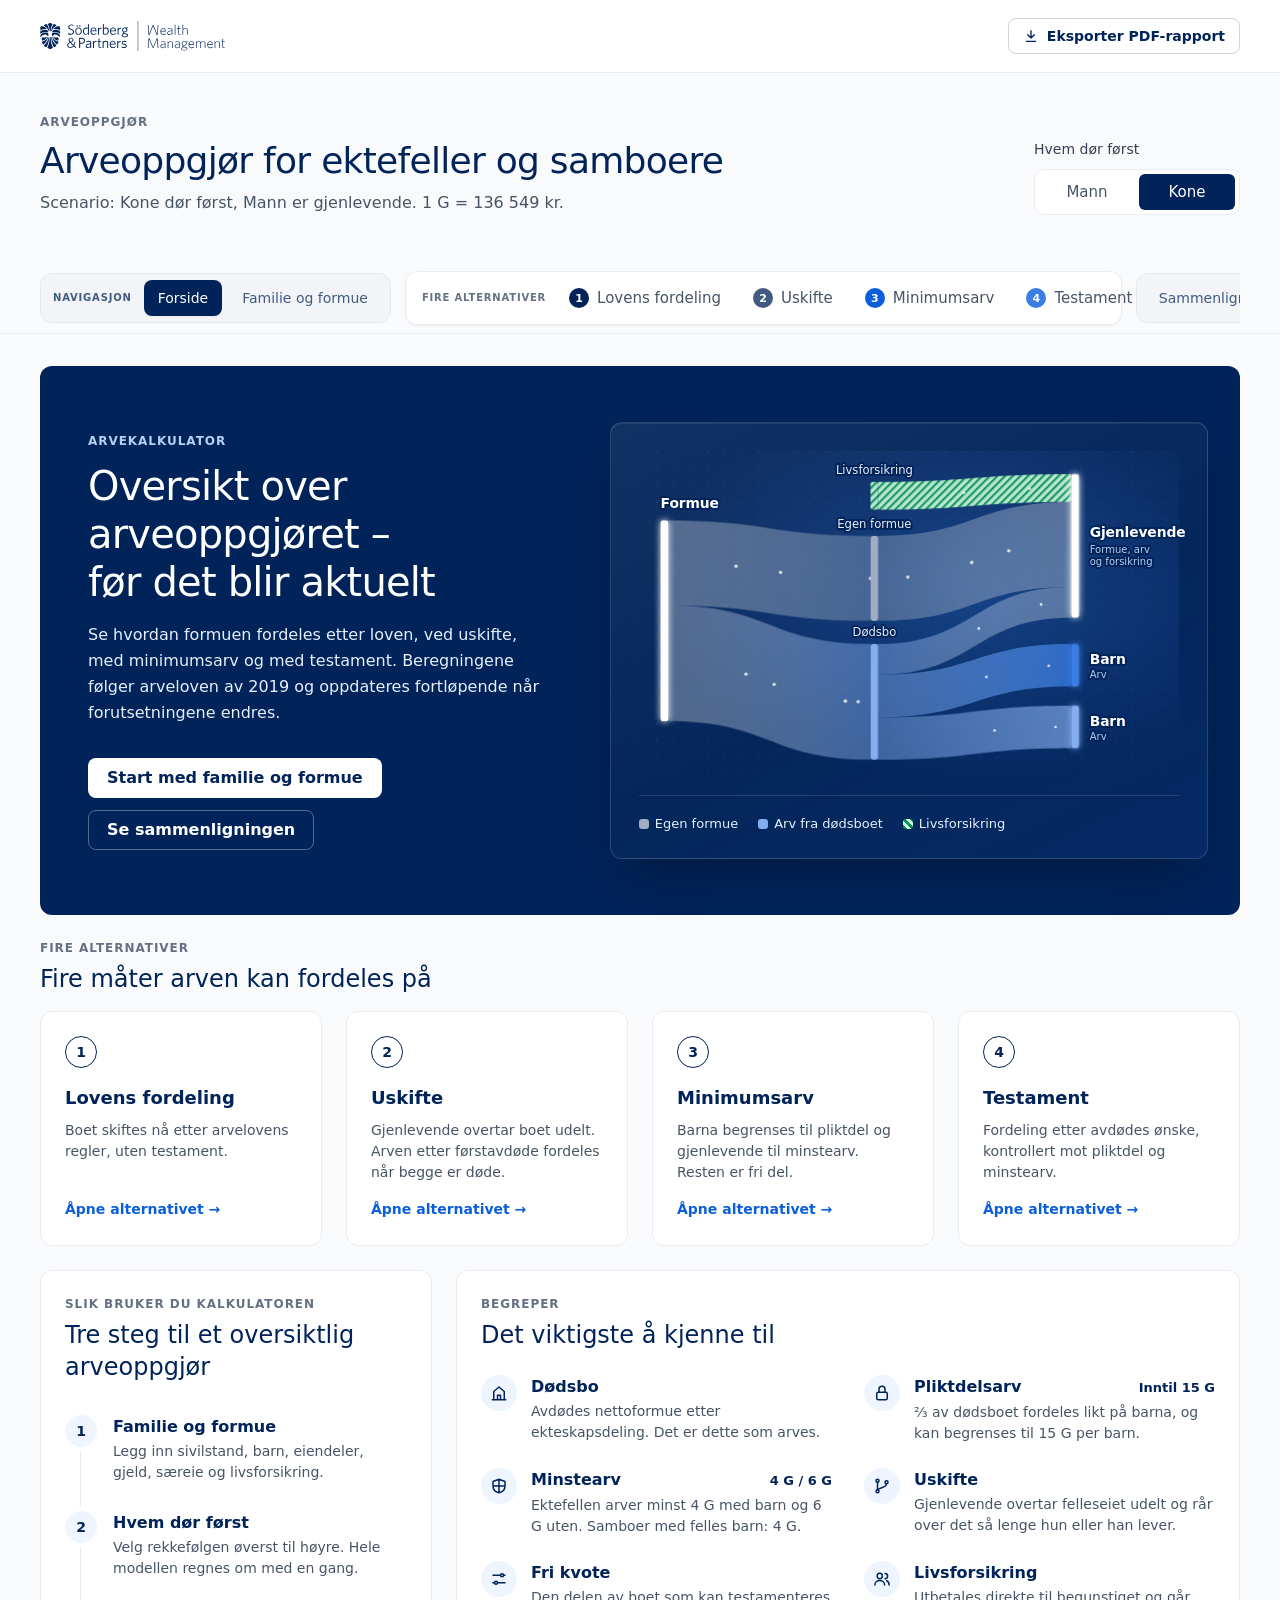
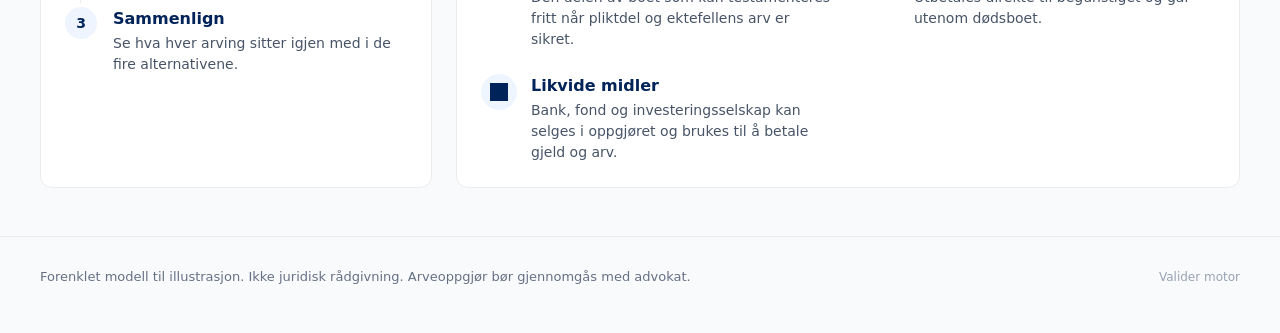
==== commit 089bcd45: "Hold alternativfanene på toppen og rydd i toppfeltet Co-authored-by: Cursor <cursoragent@cursor.com>" ====
--- a/arvekalkulator-offline.html
+++ b/arvekalkulator-offline.html
@@ -59,6 +59,8 @@
 /* Arvekalkulator – komponenter og layout. Bruker variabler fra tokens.css */
 *,*::before,*::after{box-sizing:border-box}
 html{scroll-behavior:smooth}
+html,body{overflow-anchor:none}
+html.pin-top{scroll-behavior:auto!important}
 body{margin:0;background:var(--gray-50);color:var(--sp-navy);font-family:var(--font-sans);font-size:16px;line-height:24px;
   -webkit-font-smoothing:antialiased;-moz-osx-font-smoothing:grayscale}
 button,input,select,textarea{font:inherit;color:inherit}
@@ -80,10 +82,8 @@
 /* ---------- Header ---------- */
 .hdr{background:var(--white);border-bottom:1px solid var(--gray-200)}
 .hdr-in{display:flex;align-items:center;justify-content:space-between;gap:16px;padding-top:18px;padding-bottom:18px}
-.brand{display:flex;align-items:center;gap:16px;min-width:0}
+.brand{display:flex;align-items:center;min-width:0}
 .brand img{height:30px;width:auto;display:block}
-.brand .vr{width:1px;height:28px;background:var(--gray-200);flex:none}
-.brand .app-name{font-size:16px;font-weight:500;color:var(--sp-navy);white-space:nowrap}
 
 /* ---------- Buttons ---------- */
 .btn{display:inline-flex;align-items:center;justify-content:center;gap:8px;font-weight:600;line-height:1;border-radius:var(--radius-md);
@@ -174,7 +174,7 @@
 
 /* ---------- Panels ---------- */
 .main{padding-top:32px;padding-bottom:48px}
-.panel{display:flex;flex-direction:column;gap:24px;animation:fadeUp .25s var(--ease)}
+.panel{display:flex;flex-direction:column;gap:24px;animation:fadeUp .25s var(--ease);scroll-margin-top:100vmax}
 @keyframes fadeUp{from{opacity:0;transform:translateY(6px)}to{opacity:1;transform:none}}
 .panel-h{display:flex;justify-content:space-between;align-items:flex-end;gap:16px;flex-wrap:wrap}
 .panel-h p{margin-top:4px}
@@ -220,6 +220,7 @@
 
 /* ---------- Banner ---------- */
 .banners{display:flex;flex-direction:column;gap:8px}
+.banners + .card{margin-top:40px}
 .banner{display:flex;gap:10px;padding:12px 16px;border-radius:var(--radius-md);font-size:14px;line-height:20px;border:1px solid}
 .banner .bx{font-size:18px;line-height:20px;flex:none}
 .banner.error{background:var(--error-bg);border-color:var(--error-border);color:var(--error-700)}
@@ -322,8 +323,9 @@
 
 /* ---------- Alternative top ---------- */
 .alt-top{display:flex;justify-content:space-between;gap:24px;flex-wrap:wrap;align-items:flex-start}
+.alt-top > div:first-child{flex:1 1 0;min-width:min(100%,280px)}
 .alt-top .h2{margin:6px 0 8px}
-.surv{background:var(--sp-navy);color:var(--white);border-radius:var(--radius-lg);padding:22px 24px;width:100%;max-width:532px;flex:1 1 420px}
+.surv{background:var(--sp-navy);color:var(--white);border-radius:var(--radius-lg);padding:22px 24px;width:692px;max-width:100%;flex:0 1 692px}
 .surv-l{font-size:14px;color:#B5CFF5}
 .surv-v{font-size:36px;line-height:44px;font-weight:600;letter-spacing:-.02em;margin:4px 0 12px;white-space:nowrap}
 .surv ul{list-style:none;margin:0;padding:12px 0 0;border-top:1px solid rgba(255,255,255,.16);display:flex;flex-direction:column;gap:6px}
@@ -569,8 +571,6 @@
   .need-r{border-left:0;border-top:1px solid var(--gray-200)}
   .hold-body{grid-template-columns:1fr;padding:8px 20px 24px}
   .h1{font-size:30px;line-height:38px}
-  .brand .app-name{display:none}
-  .brand .vr{display:none}
   .card{padding:20px}
 }
 @media (pointer:coarse){
@@ -1547,7 +1547,7 @@
 
   function header() {
     return `<header class="hdr" data-key="hdr"><div class="wrap hdr-in">
-      <div class="brand"><img src="[data-uri]" alt="Söderberg &amp; Partners Wealth Management"><span class="vr"></span><span class="app-name">Arvekalkulator</span></div>
+      <div class="brand"><img src="[data-uri]" alt="Söderberg &amp; Partners Wealth Management"></div>
       <button type="button" class="btn btn-secondary btn-sm" data-action="print"><i class="bx bx-download" aria-hidden="true"></i>Eksporter PDF-rapport</button>
     </div></header>`;
   }
@@ -2272,10 +2272,33 @@
     if (!TAB_IDS.includes(id)) return;
     ui.tab = id;
     ui.summary = false;
-    try { history.replaceState(null, '', '#' + id); } catch (e) { location.hash = id; }
+    try { history.replaceState(null, '', '#' + id); } catch (e) { /* hash-tilordning scroller dokumentet */ }
+    if (ALT_IDX[id] != null) stayTop();
     render();
-    scrollToPanel();
-    if (focus) { const t = document.getElementById('tab-' + id); if (t) t.focus(); }
+    if (ALT_IDX[id] != null) stayTop();
+    else scrollToPanel();
+    if (focus) {
+      const t = document.getElementById('tab-' + id);
+      if (t) t.focus({ preventScroll: true });
+    }
+  }
+  /* De fire alternativene skal alltid åpnes på toppen (KPI-raden synlig). */
+  function stayTop() {
+    const html = document.documentElement;
+    html.classList.add('pin-top');
+    const jump = () => {
+      html.scrollTop = 0;
+      document.body.scrollTop = 0;
+      window.scrollTo(0, 0);
+    };
+    jump();
+    const t0 = performance.now();
+    const hold = () => {
+      jump();
+      if (performance.now() - t0 < 400) requestAnimationFrame(hold);
+      else html.classList.remove('pin-top');
+    };
+    requestAnimationFrame(hold);
   }
   /* Fanelinjen er sticky, så innholdet legges rett under den */
   function scrollToPanel() {
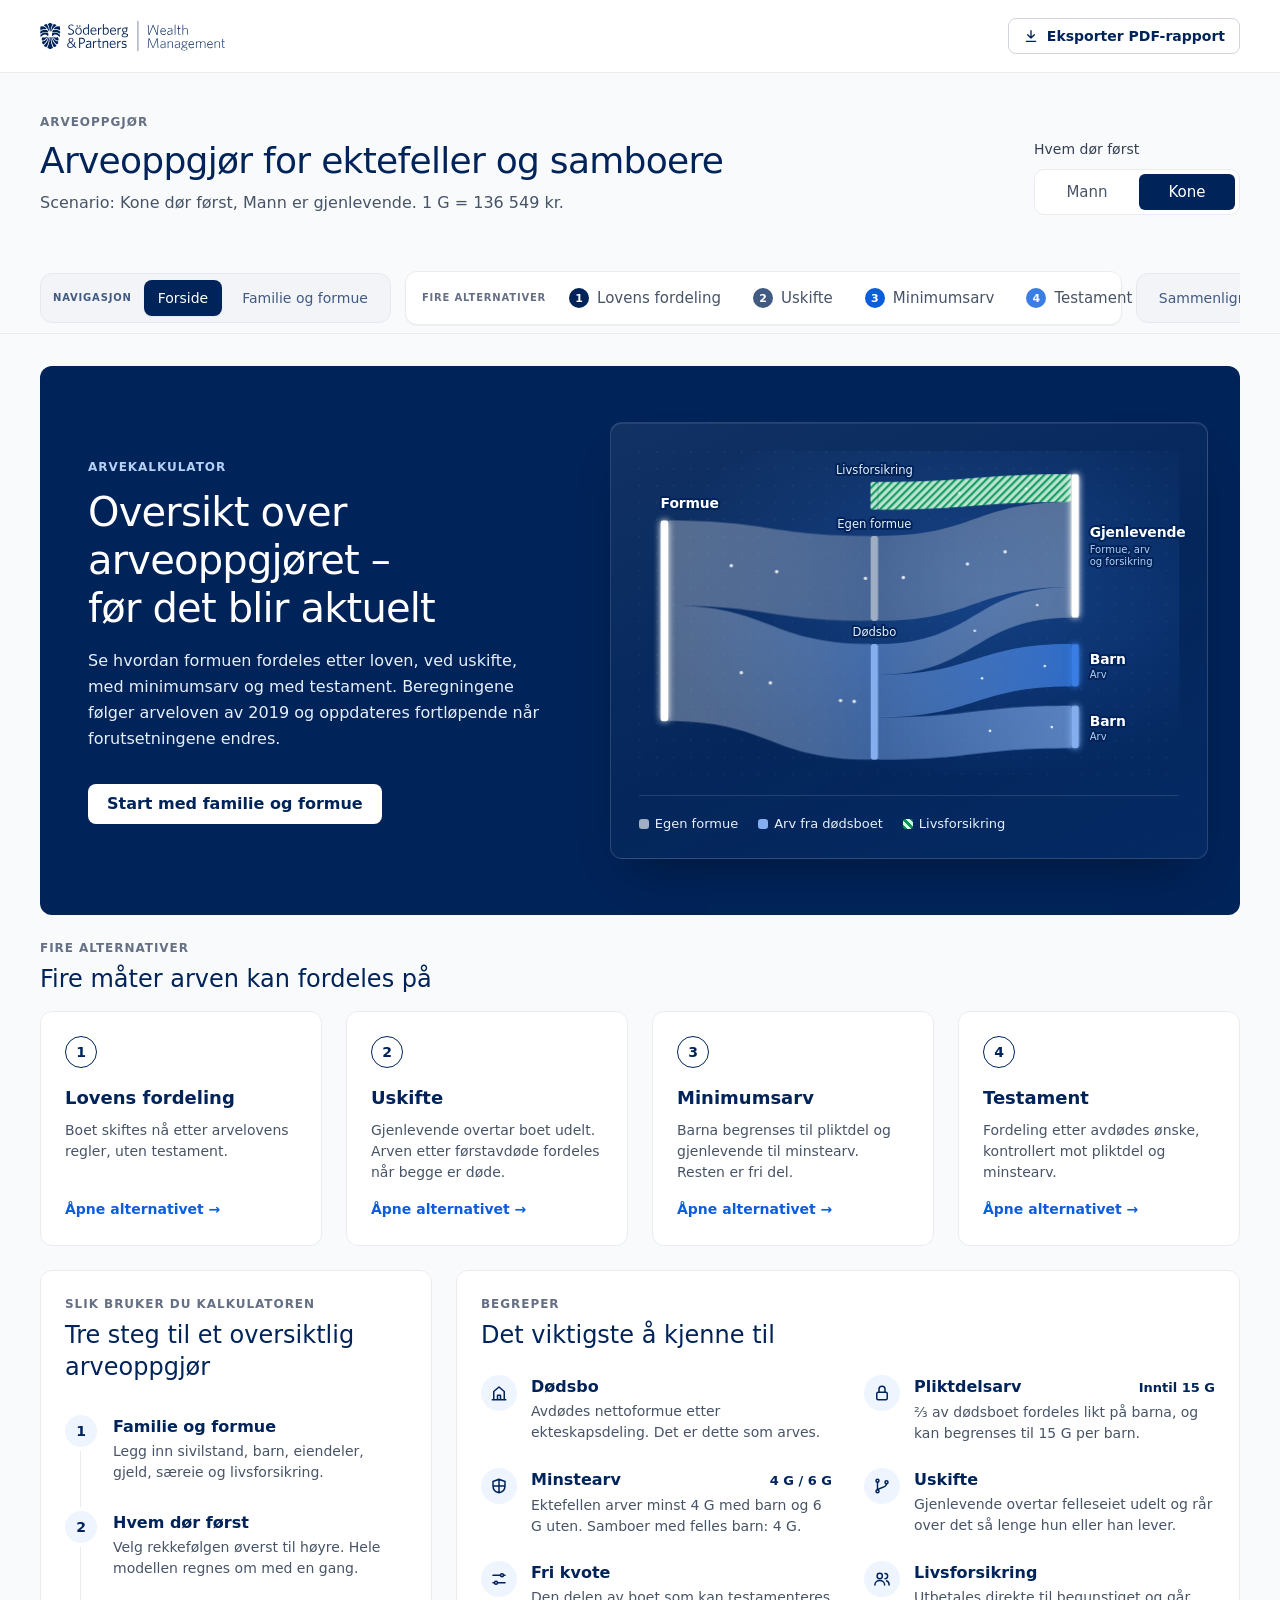
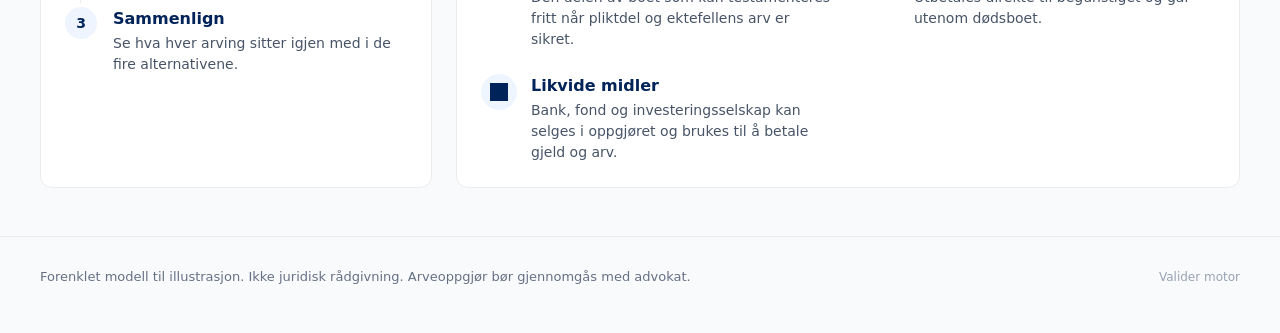
==== commit 98e3b087: "Eksporter PDF-rapport av fanene og gjør Familie og formue mer visuell. Co-authored-by: Cursor <curso" ====
--- a/arvekalkulator-offline.html
+++ b/arvekalkulator-offline.html
@@ -197,6 +197,41 @@
 .chev{font-size:22px;color:var(--gray-500);transition:transform .2s var(--ease)}
 .ccard.is-open .chev{transform:rotate(180deg)}
 .ccard-b{border-top:1px solid var(--gray-100);padding:20px 24px 24px;display:flex;flex-direction:column;gap:20px}
+.ccard.tone-familie{border-color:#B5CFF5}
+.ccard.tone-familie .icirc{background:var(--blue-100);color:var(--blue-main)}
+.ccard.tone-eiendeler{border-color:#CCD3DE}
+.ccard.tone-eiendeler .icirc{background:var(--secondary-100);color:var(--sp-navy)}
+.ccard.tone-gjeld{border-color:#FDA29B}
+.ccard.tone-gjeld .icirc{background:var(--error-bg);color:var(--error-600)}
+.ccard.tone-saereie{border-color:#CCD3DE}
+.ccard.tone-saereie .icirc{background:var(--secondary-100);color:var(--secondary-700)}
+.ccard.tone-parametere .icirc{background:var(--gray-100);color:var(--secondary-600)}
+.fam-strip{display:flex;flex-wrap:wrap;gap:12px 16px;padding:14px 16px;background:var(--blue-50);border:1px solid var(--blue-200);border-radius:var(--radius-md)}
+.fam-p{display:flex;flex-direction:column;align-items:center;gap:4px;min-width:56px}
+.fam-av{width:36px;height:36px;border-radius:50%;color:var(--white);font-size:14px;font-weight:600;display:inline-flex;align-items:center;justify-content:center}
+.fam-av.sm{width:28px;height:28px;font-size:12px}
+.fam-n{font-size:12px;line-height:16px;font-weight:600;color:var(--sp-navy);text-align:center;max-width:88px;overflow:hidden;text-overflow:ellipsis;white-space:nowrap}
+.fam-r{font-size:11px;line-height:14px;color:var(--gray-500);text-align:center}
+.viz{display:flex;flex-direction:column;gap:10px}
+.viz-bar{display:flex;height:14px;border-radius:var(--radius-pill);overflow:hidden;background:var(--gray-100)}
+.viz-seg{min-width:3px}
+.viz-leg{display:flex;flex-wrap:wrap;gap:6px 14px;font-size:13px;line-height:18px;color:var(--gray-600)}
+.viz-leg span{display:inline-flex;align-items:center;gap:6px}
+.viz-leg b{font-weight:600;color:var(--sp-navy);font-variant-numeric:tabular-nums}
+.own-grid{display:grid;grid-template-columns:repeat(auto-fit,minmax(200px,1fr));gap:12px}
+.own-col{padding:14px 16px;border-radius:var(--radius-md);display:flex;flex-direction:column;gap:14px}
+.own-col.own-m{background:var(--secondary-50);border:1px solid var(--secondary-200)}
+.own-col.own-k{background:var(--blue-50);border:1px solid var(--blue-200)}
+.own-h{font-size:13px;font-weight:600;color:var(--sp-navy)}
+.ins-head{display:flex;align-items:center;gap:12px}
+.ins-gbar{height:10px;border-radius:var(--radius-pill);background:var(--success-bg);overflow:hidden}
+.ins-gbar i{display:block;height:100%;background:var(--success-600);border-radius:inherit}
+.g-ladder{display:flex;flex-direction:column;gap:8px}
+.g-row{display:grid;grid-template-columns:minmax(0,1.2fr) minmax(80px,1fr) auto;gap:10px;align-items:center;font-size:13px;color:var(--gray-600)}
+.g-l{min-width:0}
+.g-trk{height:8px;background:var(--gray-100);border-radius:var(--radius-pill);overflow:hidden}
+.g-trk i{display:block;height:100%;border-radius:inherit}
+.g-row b{font-variant-numeric:tabular-nums;color:var(--sp-navy);white-space:nowrap}
 
 /* ---------- Fields ---------- */
 .field{display:flex;flex-direction:column;gap:6px;min-width:0}
@@ -250,7 +285,7 @@
 
 /* ---------- Stepper ---------- */
 .stepper{border:1px solid var(--gray-200);border-radius:var(--radius-md)}
-.st-row{display:flex;align-items:center;gap:12px;padding:12px 16px}
+.st-row{display:flex;align-items:center;gap:12px;padding:12px 16px;border-left:3px solid var(--st,#0A5EDC)}
 .st-row+.st-row{border-top:1px solid var(--gray-200)}
 .dot{width:10px;height:10px;border-radius:50%;flex:none;display:inline-block}
 .st-t{flex:1;display:flex;flex-direction:column;min-width:0}
@@ -275,7 +310,9 @@
 
 /* ---------- Assets ---------- */
 .assets{display:flex;flex-direction:column;gap:14px}
-.asset{display:flex;flex-direction:column;gap:8px;padding-bottom:14px;border-bottom:1px solid var(--gray-100)}
+.asset{display:flex;flex-direction:column;gap:8px;padding:12px 0 14px 12px;border-bottom:1px solid var(--gray-100);border-left:4px solid var(--ac,#8091AC)}
+.asset-share{height:4px;background:var(--gray-100);border-radius:var(--radius-pill);overflow:hidden}
+.asset-share i{display:block;height:100%;background:var(--ac,#8091AC);border-radius:inherit}
 .asset-top{display:grid;grid-template-columns:1fr 170px 32px;gap:10px;align-items:center}
 .asset-meta{display:flex;flex-wrap:wrap;align-items:center;gap:10px;font-size:13px;color:var(--gray-600)}
 .asset-meta .sel{width:auto}
@@ -310,8 +347,8 @@
 .sumbox .r b{font-weight:500;color:var(--sp-navy);font-variant-numeric:tabular-nums}
 .sumbox .r.total{border-top:1px solid var(--gray-300);padding-top:8px;margin-top:2px;font-size:16px;font-weight:600;color:var(--sp-navy)}
 .sumbox .r.total b{font-weight:600}
-.ins-person{display:flex;flex-direction:column;gap:10px}
-.ins-person+.ins-person{border-top:1px solid var(--gray-100);padding-top:20px}
+.ins-person{display:flex;flex-direction:column;gap:10px;padding:14px 16px;background:var(--success-bg);border:1px solid var(--success-border);border-radius:var(--radius-md)}
+.ins-person+.ins-person{margin-top:4px}
 .ins-row{display:flex;align-items:center;gap:14px;flex-wrap:wrap}
 .ins-row .fld{width:110px}
 .ins-eq{font-size:18px;font-weight:600;color:var(--sp-navy);font-variant-numeric:tabular-nums}
@@ -391,12 +428,12 @@
 
 /* ---------- Waterfall ---------- */
 .wf-grid{display:grid;min-width:0}
-.wf-col{display:flex;flex-direction:column;min-width:64px}
-.wf-plot{position:relative;height:262px;border-bottom:1px solid var(--gray-300)}
-.wf-bar{position:absolute;left:8%;width:84%;border-radius:3px;transition:bottom var(--t-chart) var(--ease),height var(--t-chart) var(--ease),background-color var(--t-chart)}
-.wf-val{position:absolute;left:0;right:0;text-align:center;font-size:11px;line-height:14px;font-weight:600;color:var(--sp-navy);white-space:nowrap;
-  transition:bottom var(--t-chart) var(--ease);font-variant-numeric:tabular-nums}
-.wf-lbl{font-size:11px;line-height:14px;color:var(--gray-600);text-align:center;padding:8px 2px 0;text-wrap:balance;overflow-wrap:anywhere}
+.wf-col{display:flex;flex-direction:column;min-width:72px}
+.wf-plot{position:relative;height:222px;border-bottom:1px solid var(--gray-300);overflow:visible}
+.wf-bar{position:absolute;left:10%;width:80%;border-radius:3px;transition:bottom var(--t-chart) var(--ease),height var(--t-chart) var(--ease),background-color var(--t-chart)}
+.wf-val{position:absolute;left:50%;bottom:100%;transform:translate(-50%,-3px);text-align:center;font-size:11px;line-height:14px;font-weight:600;color:var(--sp-navy);white-space:nowrap;
+  transition:bottom var(--t-chart) var(--ease);font-variant-numeric:tabular-nums;pointer-events:none}
+.wf-lbl{font-size:11px;line-height:14px;color:var(--gray-600);text-align:center;padding:8px 4px 0;text-wrap:balance;overflow-wrap:anywhere;min-height:36px}
 
 /* ---------- Uskifte timeline ---------- */
 .tl{display:grid;grid-template-columns:1fr 1fr;gap:0}
@@ -585,18 +622,56 @@
   *,*::before,*::after{transition:none!important;animation:none!important;scroll-behavior:auto!important}
 }
 
-/* ---------- Print ---------- */
+/* ---------- Print-rapport ---------- */
+#print-report{display:none!important}
 @media print{
-  @page{margin:14mm}
-  body{background:var(--white)}
-  .tabbar,.btn,.icon-btn,.linkbtn,.calc-toggle,.seg-dark,.who,.tip,.scrim,.ccard-h .chev{display:none!important}
-  .hdr,.foot{border-color:var(--gray-300)}
-  .card,.ccard,.kpi,.surv,.cmp-card,.need,.banner,tr{break-inside:avoid}
-  .panel{animation:none}
-  .scroll-x,.tbl-wrap{overflow:visible}
-  .sankey{min-width:0}
-  .surv{-webkit-print-color-adjust:exact;print-color-adjust:exact}
+  @page{size:A4;margin:12mm 12mm 14mm}
+  html,body{background:var(--white)!important;height:auto!important;overflow:visible!important}
+  #app,#tip,.scrim{display:none!important}
+  #print-report{display:block!important;width:100%;max-width:none;padding:0;margin:0;color:var(--sp-navy)}
   *{-webkit-print-color-adjust:exact;print-color-adjust:exact}
+  .preport .btn,.preport .icon-btn,.preport .calc-toggle,.preport .seg,.preport .fp-cta,.preport .fp-edit,
+  .preport .go,.preport input,.preport select,.preport textarea,.preport .fp-flow{display:none!important}
+  .preport .card,.preport .surv,.preport .kpi,.preport .cmp-card,.preport .banner,.preport .fp-alt,
+  .preport .hold-card,.preport .need-big,.preport .sumbox{break-inside:avoid;page-break-inside:avoid}
+  .preport h2,.preport h3,.preport .preport-kicker{break-after:avoid;page-break-after:avoid}
+  .preport tr{break-inside:avoid;page-break-inside:avoid}
+  .preport-ch{break-before:page;page-break-before:always;break-inside:auto}
+  .preport-cover,.preport-ch:first-of-type{break-before:auto;page-break-before:auto}
+  .preport-end{break-inside:avoid;margin-top:28px;padding-top:16px;border-top:1px solid var(--gray-200);
+    font-size:12px;line-height:18px;color:var(--gray-500)}
+  .preport-brand{display:flex;align-items:center;justify-content:space-between;gap:16px;margin-bottom:20px}
+  .preport-brand img{height:26px;width:auto}
+  .preport-brand span{font-size:12px;color:var(--gray-500)}
+  .preport-kicker{font-size:11px;font-weight:600;letter-spacing:.1em;text-transform:uppercase;color:var(--gray-500);margin-bottom:6px}
+  .preport-cover .fp-hero{padding:36px 32px;gap:28px;margin-bottom:20px}
+  .preport-cover .fp-title{font-size:28px;line-height:34px}
+  .preport-cover .fp-art{max-height:210px;overflow:hidden;margin:0}
+  .preport-cover .fp-art svg{width:100%;height:auto;max-height:190px}
+  .preport-cover .kpi{margin:0 0 20px}
+  .preport-cover .fp-alts{margin:0}
+  .preport-grid{display:grid;grid-template-columns:1fr 1fr;gap:16px;margin:16px 0}
+  .preport-note{font-size:14px;line-height:22px;color:var(--gray-700);background:var(--gray-50);
+    border:1px solid var(--gray-200);border-radius:var(--radius-md);padding:12px 16px;margin:0 0 16px}
+  .preport-need{display:grid;grid-template-columns:1fr 1fr;gap:24px;align-items:start;margin-bottom:12px}
+  .preport .card{margin:0 0 16px;padding:18px 20px;box-shadow:none}
+  .preport .card > .h3,.preport .card > h3{margin-bottom:12px}
+  .preport .alt-top{margin-bottom:16px}
+  .preport .surv{width:auto;max-width:340px;flex:0 1 340px;padding:16px 18px}
+  .preport .surv-v{font-size:28px;line-height:34px}
+  .preport .scroll-x,.preport .tbl-wrap{overflow:visible}
+  .preport .sankey{min-width:0;max-height:280px}
+  .preport .wf-grid{min-width:0!important}
+  .preport .wf-plot{height:222px;overflow:visible}
+  .preport .wf-val{font-size:10px;line-height:12px;background:var(--white);padding:0 2px}
+  .preport .wf-lbl{min-height:32px;padding-top:6px}
+  .preport .card[data-key="wf"] .card-h{margin-bottom:8px}
+  .preport .cols2{gap:16px;margin-bottom:16px}
+  .preport .cmp-cards{margin-bottom:16px}
+  .preport .cmp-card{cursor:default}
+  .preport .hold-body{padding:0;gap:20px}
+  .preport .fp-alt{cursor:default;break-inside:avoid}
+  .preport .panel,.preport .fp-hero,.preport .fp-band,.preport .fp-node{animation:none!important}
 }
 
 </style>
@@ -1180,16 +1255,16 @@
   const { esc, kr } = F;
   const r2 = v => Math.round(v * 100) / 100;
 
-  const PATTERNS = `<defs>
-    <pattern id="pat-ins" width="6" height="6" patternUnits="userSpaceOnUse" patternTransform="rotate(45)">
+  const patterns = pfx => `<defs>
+    <pattern id="${pfx}pat-ins" width="6" height="6" patternUnits="userSpaceOnUse" patternTransform="rotate(45)">
       <rect width="6" height="6" fill="#D1FADF"></rect><rect width="2.5" height="6" fill="#079455"></rect></pattern>
-    <pattern id="pat-fri" width="6" height="6" patternUnits="userSpaceOnUse" patternTransform="rotate(45)">
+    <pattern id="${pfx}pat-fri" width="6" height="6" patternUnits="userSpaceOnUse" patternTransform="rotate(45)">
       <rect width="6" height="6" fill="#CCD3DE"></rect><rect width="2.5" height="6" fill="#002359"></rect></pattern>
   </defs>`;
 
-  const pathAttr = d => `d="${d}" style="d:path('${d}')"`;
+  const pathAttr = d => `d="${d}"`;
   const bandEl = (key, d, fill, o, title, tip) =>
-    `<path class="band" data-key="${esc(key)}" d="${d}" style="d:path('${d}');--o:${o}" fill="${fill}" data-tip-title="${esc(title)}" data-tip="${esc(tip)}"></path>`;
+    `<path class="band" data-key="${esc(key)}" d="${d}" fill="${fill}" fill-opacity="${o}" style="--o:${o}" data-tip-title="${esc(title)}" data-tip="${esc(tip)}"></path>`;
   const rectPath = (x, y, w, h) => `M${r2(x)},${r2(y)} h${r2(w)} v${r2(h)} h${r2(-w)} Z`;
   const bandPath = (x0, y0, x1, y1, w) => {
     const xm = r2((x0 + x1) / 2);
@@ -1201,7 +1276,8 @@
    * Sankey: Nettoformue → (Livsforsikring | B egen formue | A dødsbo) → mottakere.
    * R = resultat fra compute(), alt = ett alternativ. Alt avledes fra alt.flows.
    */
-  function sankey(R, alt) {
+  function sankey(R, alt, prefix) {
+    const pfx = prefix ? String(prefix).replace(/[^\w-]/g, '') + '-' : '';
     const flows = alt.flows.filter(f => f.value > 0.5).map((f, i) => Object.assign({ i }, f));
     if (!flows.length) return '';
     const nodes = R.nodes;
@@ -1236,12 +1312,12 @@
 
     const recName = id => id === 'S' ? `${R.nB} (gjenlevende)` : (nodes[id] || {}).name || id;
     const midInfo = {
-      I: { name: 'Livsforsikring', sub: 'utenfor dødsboet', fill: 'url(#pat-ins)' },
+      I: { name: 'Livsforsikring', sub: 'utenfor dødsboet', fill: `url(#${pfx}pat-ins)` },
       B: { name: `${R.nB} – egen formue`, sub: 'ikke arv', fill: '#A0AEC4' },
       A: { name: `${F.gen(R.nA)} dødsbo`, sub: 'arv', fill: '#405A82' }
     };
     if (R.enslig) midInfo.A.name = 'Dødsbo';
-    const bandFill = f => f.hatch === 'ins' || f.from === 'I' ? ['url(#pat-ins)', .75] : f.hatch === 'fri' ? ['url(#pat-fri)', .75]
+    const bandFill = f => f.hatch === 'ins' || f.from === 'I' ? [`url(#${pfx}pat-ins)`, .75] : f.hatch === 'fri' ? [`url(#${pfx}pat-fri)`, .75]
       : f.from === 'B' ? ['#A0AEC4', .45] : [(nodes[f.to] || {}).color || '#405A82', .28];
 
     const bands = [], nodeEls = [], labels = [], rows = [];
@@ -1300,7 +1376,7 @@
         <text class="t-name" y="-3">${esc(recName(id))}</text><text class="t-sub" y="15">${esc(sub)}</text></g>`);
     });
     const label = `Sankey-diagram over formuens vei i alternativet ${alt.title}. Se tabellen under for tallene.`;
-    return `<svg class="sankey" viewBox="0 0 1000 ${H}" role="img" aria-label="${esc(label)}" data-key="sankey">${PATTERNS}
+    return `<svg class="sankey" viewBox="0 0 1000 ${H}" role="img" aria-label="${esc(label)}" data-key="sankey">${patterns(pfx)}
       <g data-key="bands">${bands.join('')}</g><g data-key="nodes">${nodeEls.join('')}</g><g data-key="labels">${labels.join('')}</g></svg>
       <table class="sr-only"><caption>${esc(label)}</caption><thead><tr><th>Fra</th><th>Til</th><th>Beløp</th></tr></thead><tbody>${rows.join('')}</tbody></table>`;
   }
@@ -1317,15 +1393,16 @@
       max = Math.max(max, hi);
       return Object.assign({ lo, hi }, c);
     });
-    const k = max > 0 ? 240 / max : 0;
+    const INNER = 200, HEAD = 22;
+    const k = max > 0 ? INNER / max : 0;
     const n = segs.length;
-    return `<div class="scroll-x"><div class="wf-grid" role="img" aria-label="${esc(ariaLabel)}" style="grid-template-columns:repeat(${n},minmax(64px,1fr));min-width:${n * 64}px">
+    return `<div class="scroll-x"><div class="wf-grid" role="img" aria-label="${esc(ariaLabel)}" style="grid-template-columns:repeat(${n},minmax(72px,1fr));min-width:${n * 72}px">
       ${segs.map(s => {
         const bg = s.hatch === 'fri' ? 'var(--hatch-fri)' : s.hatch === 'ins' ? 'var(--hatch-ins)' : s.color;
         const v = (s.kind === 'step' && s.neg ? '−' : '') + F.short(s.value);
         return `<div class="wf-col" data-key="wf-${esc(s.key)}" title="${esc(s.label + ': ' + kr(s.value))}">
-          <div class="wf-plot"><div class="wf-bar" style="bottom:${r2(Math.max(0, s.lo) * k)}px;height:${r2(Math.max(1, (s.hi - Math.max(0, s.lo)) * k))}px;background:${bg}"></div>
-          <div class="wf-val" style="bottom:${r2(s.hi * k + 4)}px">${esc(v)}</div></div>
+          <div class="wf-plot" style="height:${INNER + HEAD}px"><div class="wf-bar" style="bottom:${r2(Math.max(0, s.lo) * k)}px;height:${r2(Math.max(1, (s.hi - Math.max(0, s.lo)) * k))}px;background:${bg}">
+          <span class="wf-val">${esc(v)}</span></div></div>
           <div class="wf-lbl">${esc(s.label)}</div></div>`;
       }).join('')}
     </div></div>`;
@@ -1425,13 +1502,12 @@
     let saved = null;
     try { saved = JSON.parse(localStorage.getItem(STORE) || 'null'); } catch (e) { saved = null; }
     input = normalize(saved && saved.input);
-    if (saved && TAB_IDS.includes(saved.tab)) ui.tab = saved.tab;
     if (saved && typeof saved.showCalc === 'boolean') ui.showCalc = saved.showCalc;
-    const h = location.hash.slice(1);
-    if (TAB_IDS.includes(h)) ui.tab = h;
+    ui.tab = 'forside';
+    try { history.replaceState(null, '', '#forside'); } catch (e) { /* privat modus */ }
   }
   function save() {
-    try { localStorage.setItem(STORE, JSON.stringify({ input, tab: ui.tab, showCalc: ui.showCalc })); } catch (e) { /* privat modus */ }
+    try { localStorage.setItem(STORE, JSON.stringify({ input, showCalc: ui.showCalc })); } catch (e) { /* privat modus */ }
   }
   const getP = path => path.split('.').reduce((o, k) => o == null ? undefined : o[k], input);
   function setP(path, v) {
@@ -1517,6 +1593,15 @@
   const banners = (arr, key) => arr && arr.length ? `<div class="banners" data-key="${key || 'banners'}">${arr.map(w => banner(w.level, w.text)).join('')}</div>` : '';
   const sq = c => c === 'hatch' || c === 'ins' ? `<span class="sq hatch-ins"></span>` : c === 'fri' ? `<span class="sq hatch-fri"></span>` : `<span class="sq" style="background:${c}"></span>`;
   const dot = c => c === 'ins' ? `<span class="dot hatch-ins"></span>` : c === 'fri' ? `<span class="dot hatch-fri"></span>` : `<span class="dot" style="background:${c}"></span>`;
+  const ini = s => ((s || '?').trim().charAt(0) || '?').toUpperCase();
+  const TYPE_COLOR = { hus: '#002359', fritid: '#264472', bil: '#405A82', innbo: '#667085', selskap: '#3B7EE3', fond: '#84AEED', bank: '#B5CFF5', annet: '#8091AC' };
+  function stackBar(segs, opts = {}) {
+    const items = (segs || []).filter(s => s.v > 0.5);
+    if (!items.length) return '';
+    const bar = items.map(s => `<span class="viz-seg${s.hatch ? ' hatch-ins' : ''}" style="flex:${Math.max(s.v, 1)} 1 0${s.hatch ? '' : `;background:${s.c}`}" title="${esc(s.l + ': ' + kr(s.v))}"></span>`).join('');
+    const leg = opts.legend === false ? '' : `<div class="viz-leg">${items.map(s => `<span>${sq(s.hatch ? 'hatch' : s.c)}${esc(s.l)} <b>${opts.short ? F.short(s.v) : kr(s.v)}</b></span>`).join('')}</div>`;
+    return `<div class="viz" data-key="${esc(opts.key || 'viz')}"><div class="viz-bar" role="img" aria-label="${esc(opts.label || '')}">${bar}</div>${leg}</div>`;
+  }
   function seg(bind, value, opts, cls = '', label = '') {
     return `<div class="seg ${cls}" role="radiogroup"${label ? ` aria-label="${esc(label)}"` : ''}>${opts.map(o => {
       const on = o.v === value;
@@ -1623,7 +1708,6 @@
         <p class="fp-lead">Se hvordan formuen fordeles etter loven, ved uskifte, med minimumsarv og med testament. Beregningene følger arveloven av 2019 og oppdateres fortløpende når forutsetningene endres.</p>
         <div class="fp-cta">
           <button type="button" class="btn btn-md fp-btn-w" data-action="tab" data-tab="inndata">Start med familie og formue</button>
-          <button type="button" class="btn btn-md fp-btn-ghost" data-action="tab" data-tab="sammenligning">Se sammenligningen</button>
         </div>
       </div>
       ${heroArt()}
@@ -1666,7 +1750,8 @@
   }
 
   /* Illustrasjon av formuens vei, uten tall */
-  function heroArt() {
+  function heroArt(pfx = '') {
+    const gid = s => pfx + s;
     const bp = (x0, y0, x1, y1, w) => {
       const m = (x0 + x1) / 2;
       return `M${x0},${y0} C${m},${y0} ${m},${y1} ${x1},${y1} L${x1},${y1 + w} C${m},${y1 + w} ${m},${y0 + w} ${x0},${y0 + w} Z`;
@@ -1677,20 +1762,20 @@
     };
     const grads = [];
     const band = (id, x0, y0, x1, y1, w, c0, c1, o0, o1, delay, dots) => {
-      if (c1) grads.push(`<linearGradient id="fpg-${id}" gradientUnits="userSpaceOnUse" x1="${x0}" y1="0" x2="${x1}" y2="0">
+      if (c1) grads.push(`<linearGradient id="${gid('fpg-' + id)}" gradientUnits="userSpaceOnUse" x1="${x0}" y1="0" x2="${x1}" y2="0">
         <stop offset="0" stop-color="${c0}" stop-opacity="${o0}"></stop><stop offset="1" stop-color="${c1}" stop-opacity="${o1}"></stop></linearGradient>`);
-      const fill = c1 ? `url(#fpg-${id})` : c0;
-      const flow = Array.from({ length: dots }, (_, k) => `<circle r="${w > 60 ? 2.2 : 1.7}" class="fp-dot"><animateMotion dur="${5 + (k % 2)}s" begin="${(-k * (5 / dots) - delay / 400).toFixed(2)}s" repeatCount="indefinite" path="${mid(x0, y0, x1, y1, w)}"></animateMotion></circle>`).join('');
-      return `<path class="fp-band" d="${bp(x0, y0, x1, y1, w)}" fill="${fill}" style="--d:${delay}ms"></path><g class="fp-flow">${flow}</g>`;
+      const fill = c1 ? `url(#${gid('fpg-' + id)})` : c0;
+      const flow = pfx ? '' : Array.from({ length: dots }, (_, k) => `<circle r="${w > 60 ? 2.2 : 1.7}" class="fp-dot"><animateMotion dur="${5 + (k % 2)}s" begin="${(-k * (5 / dots) - delay / 400).toFixed(2)}s" repeatCount="indefinite" path="${mid(x0, y0, x1, y1, w)}"></animateMotion></circle>`).join('');
+      return `<path class="fp-band" d="${bp(x0, y0, x1, y1, w)}" fill="${fill}" style="--d:${delay}ms"></path>${flow ? `<g class="fp-flow">${flow}</g>` : ''}`;
     };
-    const node = (x, y, h, fill, delay, glow) => `<rect class="fp-node" x="${x}" y="${y}" width="10" height="${h}" rx="3" fill="${fill}"${glow ? ' filter="url(#fp-glow)"' : ''} style="--d:${delay}ms"></rect>`;
+    const node = (x, y, h, fill, delay, glow) => `<rect class="fp-node" x="${x}" y="${y}" width="10" height="${h}" rx="3" fill="${fill}"${glow ? ` filter="url(#${gid('fp-glow')})"` : ''} style="--d:${delay}ms"></rect>`;
     const lbl = (x, y, t, anchor, cls = '') => `<text class="fp-lbl ${cls}" x="${x}" y="${y}" text-anchor="${anchor}">${esc(t)}</text>`;
     const survivor = R.enslig ? 'Arvinger' : 'Gjenlevende';
     const X0 = 28, X1 = 300, X2 = 560;
     const bands = [
       band('a', X0 + 10, 90, X1, 110, 110, '#FFFFFF', '#A0AEC4', .30, .38, 0, 3),
       band('b', X0 + 10, 200, X1, 250, 150, '#FFFFFF', '#84AEED', .30, .45, 90, 4),
-      band('e', X1 + 10, 40, X2, 30, 36, 'url(#fp-ins)', null, 0, 0, 220, 2),
+      band('e', X1 + 10, 40, X2, 30, 36, `url(#${gid('fp-ins')})`, null, 0, 0, 220, 2),
       band('c', X1 + 10, 110, X2, 66, 110, '#A0AEC4', '#FFFFFF', .38, .30, 300, 3),
       band('d', X1 + 10, 250, X2, 176, 40, '#84AEED', '#FFFFFF', .45, .30, 380, 2),
       band('f', X1 + 10, 290, X2, 250, 55, '#84AEED', '#3B7EE3', .45, .75, 460, 2),
@@ -1699,19 +1784,19 @@
     return `<figure class="fp-art" aria-hidden="true">
       <svg viewBox="0 0 700 420" role="presentation">
         <defs>
-          <pattern id="fp-ins" width="7" height="7" patternUnits="userSpaceOnUse" patternTransform="rotate(45)">
+          <pattern id="${gid('fp-ins')}" width="7" height="7" patternUnits="userSpaceOnUse" patternTransform="rotate(45)">
             <rect width="7" height="7" fill="#D1FADF" fill-opacity=".9"></rect><rect width="2.6" height="7" fill="#079455"></rect></pattern>
-          <pattern id="fp-grid" width="22" height="22" patternUnits="userSpaceOnUse"><circle cx="1" cy="1" r="1" fill="#FFFFFF" fill-opacity=".09"></circle></pattern>
-          <radialGradient id="fp-halo" cx="62%" cy="42%" r="60%"><stop offset="0" stop-color="#3B7EE3" stop-opacity=".32"></stop><stop offset="1" stop-color="#3B7EE3" stop-opacity="0"></stop></radialGradient>
-          <filter id="fp-glow" x="-200%" y="-20%" width="500%" height="140%"><feGaussianBlur stdDeviation="5" result="b"></feGaussianBlur>
+          <pattern id="${gid('fp-grid')}" width="22" height="22" patternUnits="userSpaceOnUse"><circle cx="1" cy="1" r="1" fill="#FFFFFF" fill-opacity=".09"></circle></pattern>
+          <radialGradient id="${gid('fp-halo')}" cx="62%" cy="42%" r="60%"><stop offset="0" stop-color="#3B7EE3" stop-opacity=".32"></stop><stop offset="1" stop-color="#3B7EE3" stop-opacity="0"></stop></radialGradient>
+          <filter id="${gid('fp-glow')}" x="-200%" y="-20%" width="500%" height="140%"><feGaussianBlur stdDeviation="5" result="b"></feGaussianBlur>
             <feMerge><feMergeNode in="b"></feMergeNode><feMergeNode in="SourceGraphic"></feMergeNode></feMerge></filter>
           ${grads.join('')}
         </defs>
-        <rect width="700" height="420" fill="url(#fp-grid)"></rect>
-        <rect width="700" height="420" fill="url(#fp-halo)"></rect>
+        <rect width="700" height="420" fill="url(#${gid('fp-grid')})"></rect>
+        <rect width="700" height="420" fill="url(#${gid('fp-halo')})"></rect>
         ${bands}
         ${node(X0, 90, 260, '#FFFFFF', 0, true)}
-        ${node(X1, 40, 36, 'url(#fp-ins)', 140)}${node(X1, 110, 110, '#A0AEC4', 140)}${node(X1, 250, 150, '#84AEED', 140)}
+        ${node(X1, 40, 36, `url(#${gid('fp-ins')})`, 140)}${node(X1, 110, 110, '#A0AEC4', 140)}${node(X1, 250, 150, '#84AEED', 140)}
         ${node(X2, 30, 186, '#FFFFFF', 620, true)}${node(X2, 250, 55, '#3B7EE3', 660, true)}${node(X2, 330, 55, '#84AEED', 700, true)}
         ${lbl(X0, 74, 'Formue', 'start', 'strong')}
         ${lbl(X1 + 5, 30, 'Livsforsikring', 'middle')}${lbl(X1 + 5, 100, 'Egen formue', 'middle')}${lbl(X1 + 5, 240, 'Dødsbo', 'middle')}
@@ -1726,7 +1811,7 @@
   /* ---------- Inndata ---------- */
   function ccard(id, icon, title, summary, body, hatch) {
     const open = ui.open[id] !== false;
-    return `<section class="ccard ${open ? 'is-open' : ''}" data-key="card-${id}">
+    return `<section class="ccard tone-${id} ${open ? 'is-open' : ''}" data-key="card-${id}">
       <button type="button" class="ccard-h" data-action="toggleCard" data-id="${id}" aria-expanded="${open}" aria-controls="cb-${id}">
         <span class="icirc ${hatch ? 'hatch-ins' : ''}"><i class="bx ${icon}" aria-hidden="true"></i></span>
         <span class="ccard-t"><span class="ccard-title">${esc(title)}</span><span class="ccard-sum">${esc(summary)}</span></span>
@@ -1747,7 +1832,7 @@
     const civilL = { gift: 'Gift', samboer: 'Samboer', enslig: 'Enslig' }[i.civil];
     const nSk = (i.nSkM | 0) + (i.nSkK | 0);
     const sum = R.enslig ? `${civilL} · ${R.felles.length} barn` : `${civilL} · ${R.felles.length} felles barn · ${nSk} særkullsbarn`;
-    const stepRow = (bind, val, color, label, help, min = 0) => `<div class="st-row" data-key="st-${bind}">${dot(color)}
+    const stepRow = (bind, val, color, label, help, min = 0) => `<div class="st-row" data-key="st-${bind}" style="--st:${color}">${dot(color)}
       <span class="st-t"><span class="st-l">${esc(label)}</span><span class="help">${esc(help)}</span></span>
       <span class="st-c"><button type="button" class="icon-btn" data-action="step" data-bind="${bind}" data-delta="-1" data-min="${min}" aria-label="Færre: ${esc(label)}"${val <= min ? ' disabled' : ''}><i class="bx bx-minus" aria-hidden="true"></i></button>
       <span class="st-v" aria-live="polite">${val}</span>
@@ -1759,8 +1844,17 @@
       steps.push(stepRow('nSkM', i.nSkM | 0, '#9747FF', `Særkullsbarn – ${nm.M}`, `arver bare ${nm.M}`));
       steps.push(stepRow('nSkK', i.nSkK | 0, '#DC6803', `Særkullsbarn – ${nm.K}`, `arver bare ${nm.K}`));
     }
+    const people = [];
+    if (!R.enslig) people.push({ c: '#002359', n: nm.M, r: 'Mann', ini: ini(nm.M) });
+    people.push({ c: R.enslig ? '#002359' : '#3B7EE3', n: R.enslig ? nm.M : nm.K, r: R.enslig ? 'Enslig' : 'Kvinne', ini: ini(R.enslig ? nm.M : nm.K) });
+    R.felles.forEach((h, ix) => people.push({ c: h.color || '#0A5EDC', n: h.name, r: R.enslig ? 'Barn' : 'Felles', ini: String(ix + 1), sm: true }));
+    const skKids = Object.values(R.nodes).filter(n => n.kind === 'saerkull');
+    skKids.forEach(h => people.push({ c: h.color, n: h.name, r: h.parent === 'M' ? `Særkull ${nm.M}` : `Særkull ${nm.K}`, ini: ini(h.name), sm: true }));
+    const strip = `<div class="fam-strip" data-key="fam-viz" role="img" aria-label="${esc(sum)}">${people.map(p =>
+      `<div class="fam-p"><span class="fam-av${p.sm ? ' sm' : ''}" style="background:${p.c}">${esc(p.ini)}</span><span class="fam-n">${esc(p.n)}</span><span class="fam-r">${esc(p.r)}</span></div>`
+    ).join('')}</div>`;
     const yn = [{ v: true, l: 'Ja' }, { v: false, l: 'Nei' }];
-    const body = `
+    const body = `${strip}
       <div class="field"><span class="flabel">Sivilstand</span>${seg('civil', i.civil, [{ v: 'gift', l: 'Gift' }, { v: 'samboer', l: 'Samboer' }, { v: 'enslig', l: 'Enslig' }], '', 'Sivilstand')}</div>
       <div class="row2">${R.enslig ? textField('Navn', 'nameM', i.nameM) : textField('Navn, mann', 'nameM', i.nameM) + textField('Navn, kvinne', 'nameK', i.nameK)}</div>
       ${R.samb ? `<div class="field"><span class="flabel">Har felles barn</span>${seg('sambFelles', !!i.sambFelles, yn, '', 'Har felles barn')}</div>
@@ -1773,6 +1867,15 @@
 
   function assetsCard() {
     const nm = R.nm;
+    const brutto = R.est.brutto || 1;
+    const byType = {};
+    input.assets.forEach(a => {
+      const t = a.type || 'annet';
+      byType[t] = (byType[t] || 0) + (+a.value || 0);
+    });
+    const typeSegs = TYPES.map(t => ({ c: TYPE_COLOR[t[0]] || '#8091AC', v: byType[t[0]] || 0, l: t[1] })).filter(s => s.v > 0.5);
+    const liqSum = input.assets.filter(E.isLiquid).reduce((s, a) => s + (+a.value || 0), 0);
+    const mix = stackBar(typeSegs, { key: 'asset-viz', label: 'Sammensetning av bruttoformue', short: true });
     const rows = input.assets.map((a, ix) => {
       let meta = `<select class="sel sm" data-bind="assets.${ix}.type" aria-label="Type">${TYPES.map(t => `<option value="${t[0]}"${a.type === t[0] ? ' selected' : ''}>${t[1]}</option>`).join('')}</select>`;
       if (R.gift) {
@@ -1783,16 +1886,18 @@
         meta += `<span class="pctin">Eierandel ${esc(nm.M)} <input class="inp sm" type="text" inputmode="decimal" data-bind="assets.${ix}.pctM" data-type="dec" value="${F.dec(p, 1)}" aria-label="Eierandel ${esc(nm.M)} i prosent"> % · ${esc(nm.K)} ${F.pct(100 - p)}</span>`;
       }
       const liq = E.isLiquid(a);
+      const ac = TYPE_COLOR[a.type] || TYPE_COLOR.annet;
+      const share = Math.max(0, Math.min(100, ((+a.value || 0) / brutto) * 100));
       meta += `<button type="button" class="chip ${liq ? 'on liq' : ''}" aria-pressed="${liq}" data-action="toggleLiq" data-ix="${ix}" title="${liq ? 'Trekkes fra forsikringsbehovet. Kan slås av.' : 'Merk som likvid – kan selges i oppgjøret.'}">
         <i class="bx ${liq ? 'bx-check' : 'bx-plus'}" aria-hidden="true"></i>${liq ? 'Likvid – kan brukes i oppgjøret' : 'Merk som likvid'}</button>`;
-      return `<div class="asset${liq ? ' is-liq' : ''}" data-key="asset-${esc(a.id)}">
+      return `<div class="asset${liq ? ' is-liq' : ''}" data-key="asset-${esc(a.id)}" style="--ac:${ac}">
         <div class="asset-top"><input class="inp" type="text" data-bind="assets.${ix}.name" data-type="text" value="${esc(a.name)}" aria-label="Navn på eiendel" autocomplete="off">
         ${moneyInput(`assets.${ix}.value`, a.value, `Verdi, ${a.name}`)}
         <button type="button" class="icon-btn ghost del" data-action="delAsset" data-id="${esc(a.id)}" aria-label="Slett ${esc(a.name)}"><i class="bx bx-trash" aria-hidden="true"></i></button></div>
+        <div class="asset-share" aria-hidden="true"><i style="width:${share.toFixed(1)}%"></i></div>
         <div class="asset-meta">${meta}</div></div>`;
     }).join('');
-    const liqSum = input.assets.filter(E.isLiquid).reduce((s, a) => s + (+a.value || 0), 0);
-    const body = `<div class="assets">${rows}</div>
+    const body = `${mix}<div class="assets">${rows}</div>
       <div class="sumline"><button type="button" class="btn btn-tertiary btn-sm" data-action="addAsset"><i class="bx bx-plus" aria-hidden="true"></i>Legg til eiendel</button>
       <div class="tot"><span>Sum bruttoformue</span>${kr(R.est.brutto)}</div></div>
       ${liqSum > 0 ? `<p class="help">Likvide eiendeler ${kr(liqSum)} (bank, fond og investeringsselskap) kan selges i oppgjøret – for eksempel for å betale arv til barn – og reduserer behovet for livsforsikring.</p>` : ''}`;
@@ -1803,7 +1908,11 @@
     const e = R.est, nm = R.nm;
     const fields = R.enslig ? moneyField('Gjeld', 'debtF', input.debtF)
       : moneyField('Felles gjeld', 'debtF', input.debtF, R.samb ? 'Fordeles likt mellom samboerne.' : '') + moneyField(`Gjeld ${nm.M}`, 'debtM', input.debtM) + moneyField(`Gjeld ${nm.K}`, 'debtK', input.debtK);
-    const body = `<div class="row2" style="grid-template-columns:repeat(auto-fit,minmax(150px,1fr))">${fields}</div>
+    const viz = stackBar([
+      { c: '#264472', v: Math.max(0, e.netto), l: 'Nettoformue' },
+      { c: '#F04438', v: e.debtTot, l: 'Gjeld' }
+    ], { key: 'debt-viz', label: 'Bruttoformue fordelt på netto og gjeld', short: true });
+    const body = `${viz}<div class="row2" style="grid-template-columns:repeat(auto-fit,minmax(150px,1fr))">${fields}</div>
       <div class="sumbox"><div class="r"><span>Bruttoformue</span><b>${kr(e.brutto)}</b></div><div class="r"><span>− Total gjeld</span><b>${kr(e.debtTot)}</b></div>
       <div class="r total"><span>Nettoformue</span><b>${kr(e.netto)}</b></div></div>`;
     return ccard('gjeld', 'bx-credit-card', 'Gjeld', `Nettoformue ${kr(e.netto)}`, body);
@@ -1813,9 +1922,23 @@
     const nm = R.nm;
     let body;
     if (R.gift) {
-      body = `<div class="row2">${moneyField(`Særeie ${nm.M}`, 'saereieM', input.saereieM, 'Avstemmes mot eiendeler merket særeie')}${moneyField(`Særeie ${nm.K}`, 'saereieK', input.saereieK, 'Avstemmes mot eiendeler merket særeie')}
-        ${moneyField(`Skjevdeling ${nm.M}`, 'skjevM', input.skjevM, 'Innført i ekteskapet, arv eller gave')}${moneyField(`Skjevdeling ${nm.K}`, 'skjevK', input.skjevK, 'Innført i ekteskapet, arv eller gave')}</div>
-        ${banners([...R.est.warnings, ...R.est.notes], 'est-notes')}`;
+      const e = R.est;
+      const sM = e.s && e.s.M != null ? e.s.M : (+input.saereieM || 0);
+      const sK = e.s && e.s.K != null ? e.s.K : (+input.saereieK || 0);
+      const fell = Math.max(0, (e.fellesGross != null ? e.fellesGross : e.brutto) - (e.fromF ? e.fromF.M + e.fromF.K : 0));
+      const viz = stackBar([
+        { c: '#8091AC', v: fell, l: 'Felleseie' },
+        { c: '#002359', v: sM, l: `Særeie ${nm.M}` },
+        { c: '#3B7EE3', v: sK, l: `Særeie ${nm.K}` }
+      ], { key: 'saereie-viz', label: 'Eierskap av bruttoformue', short: true });
+      body = `${viz}<div class="own-grid">
+        <div class="own-col own-m"><div class="own-h">${esc(nm.M)}</div>
+          ${moneyField(`Særeie ${nm.M}`, 'saereieM', input.saereieM, 'Avstemmes mot eiendeler merket særeie')}
+          ${moneyField(`Skjevdeling ${nm.M}`, 'skjevM', input.skjevM, 'Innført i ekteskapet, arv eller gave')}</div>
+        <div class="own-col own-k"><div class="own-h">${esc(nm.K)}</div>
+          ${moneyField(`Særeie ${nm.K}`, 'saereieK', input.saereieK, 'Avstemmes mot eiendeler merket særeie')}
+          ${moneyField(`Skjevdeling ${nm.K}`, 'skjevK', input.skjevK, 'Innført i ekteskapet, arv eller gave')}</div>
+      </div>${banners([...R.est.warnings, ...R.est.notes], 'est-notes')}`;
     } else {
       body = `<p class="help">Særeie og skjevdeling gjelder bare for ektefeller${R.samb ? '. Samboere eier hver sine eiendeler etter eierandel, og det er ingen ekteskapsdeling.' : '.'}</p>`;
     }
@@ -1824,15 +1947,21 @@
 
   function insCard() {
     const people = R.enslig ? ['M'] : ['M', 'K'];
+    const gMax = Math.max(60, ...people.map(X => +input['insG' + X] || 0));
     const body = people.map(X => {
       const g = +input['insG' + X] || 0;
       let ben = input['ben' + X] || 'spouse';
       if (R.enslig && ben === 'spouse') ben = 'barn';
       const opts = [...(R.enslig ? [] : [{ v: 'spouse', l: R.samb ? 'Samboer' : 'Ektefelle' }]), { v: 'barn', l: 'Barn' }, { v: 'annen', l: 'Navngitt annen' }];
       if (!R.enslig) opts[0].l = 'Ektefelle/samboer';
-      return `<div class="ins-person" data-key="ins-${X}"><span class="flabel">Livsforsikring på ${esc(R.nm[X])}</span>
+      const w = Math.max(0, Math.min(100, g / gMax * 100));
+      const ac = X === 'M' ? '#002359' : '#3B7EE3';
+      return `<div class="ins-person" data-key="ins-${X}">
+        <div class="ins-head"><span class="fam-av" style="background:${ac}">${esc(ini(R.nm[X]))}</span>
+          <div><span class="flabel">Livsforsikring på ${esc(R.nm[X])}</span><div class="ins-eq">${kr(g * R.G)}</div></div></div>
+        <div class="ins-gbar" role="img" aria-label="${esc(F.nf(g, 1) + ' G')}"><i style="width:${w.toFixed(1)}%"></i></div>
         <div class="ins-row"><div class="fld"><input class="inp" type="text" inputmode="decimal" data-bind="insG${X}" data-type="dec" value="${F.dec(g, 2)}" aria-label="Livsforsikring ${esc(R.nm[X])} i G" autocomplete="off"><span class="suf" aria-hidden="true">G</span></div>
-        <span class="ins-eq">= ${kr(g * R.G)}</span></div>
+        <span class="help">${esc(F.nf(g, 1))} G · utenfor dødsboet</span></div>
         <div class="field"><span class="flabel">Begunstiget</span>${seg('ben' + X, ben, opts, 'compact', 'Begunstiget')}</div>
         ${ben === 'annen' ? textField('Navn på begunstiget', 'benName' + X, input['benName' + X] || '') : ''}</div>`;
     }).join('');
@@ -1840,7 +1969,17 @@
   }
 
   function paramCard() {
+    const ladder = [
+      ['#84AEED', '1 G', R.G, 1],
+      ['#3B7EE3', '4 G · minstearv med barn', R.g4, 4],
+      ['#0A5EDC', '6 G · minstearv uten barn', R.g6, 6],
+      ['#002359', '15 G · pliktdelstak', R.g15, 15]
+    ];
+    const gviz = `<div class="g-ladder" data-key="g-viz" role="img" aria-label="Grunnbeløp og lovfestede beløp">${ladder.map(r =>
+      `<div class="g-row"><span class="g-l">${esc(r[1])}</span><span class="g-trk"><i style="width:${(r[3] / 15 * 100).toFixed(1)}%;background:${r[0]}"></i></span><b>${kr(r[2])}</b></div>`
+    ).join('')}</div>`;
     const body = `${moneyField('Grunnbeløp (1 G)', 'G', input.G, '1 G er 136 549 kr per 1. mai 2026. Grunnbeløpet justeres 1. mai hvert år.')}
+      ${gviz}
       <div class="locked">
         <div class="r"><i class="bx bx-lock-alt" aria-hidden="true"></i>Pliktdelsfaktor<b>15 G = ${kr(R.g15)}</b></div>
         <div class="r"><i class="bx bx-lock-alt" aria-hidden="true"></i>Ektefelles minstearv med livsarvinger<b>4 G = ${kr(R.g4)}</b></div>
@@ -2267,6 +2406,222 @@
     </div></div>`;
   }
 
+  /* ================= PDF-rapport ================= */
+  function printKpis() {
+    const e = R.est;
+    const cells = [
+      ['#264472', 'Nettoformue', e.netto, `Brutto ${kr(e.brutto)} − gjeld ${kr(e.debtTot)}`],
+      ['#405A82', R.enslig ? 'Dødsbo' : `${gen(R.nA)} dødsbo`, R.bo, R.insolvent ? 'Boet er insolvent' : R.gift ? 'Halvdel felleseie + særeie' : R.samb ? 'Egne eierandeler fratrukket gjeld' : 'Hele nettoformuen']
+    ];
+    if (!R.enslig) cells.push(['#A0AEC4', `${R.nB} – egen formue`, R.bOwn, 'Ikke arv']);
+    cells.push(['hatch', 'Livsforsikring', R.insA, `${F.nf(R.insGA, 1)} G · utenfor dødsboet`]);
+    return `<div class="kpi">${cells.map(c => `<div class="kpi-c"><div class="kpi-l">${sq(c[0])}${esc(c[1])}</div><div class="kpi-v">${esc(kr(c[2]))}</div><div class="kpi-s">${esc(c[3])}</div></div>`).join('')}</div>`;
+  }
+  function printFacts() {
+    const i = input, e = R.est;
+    const civil = { gift: 'Gift', samboer: 'Samboer', enslig: 'Enslig' }[i.civil];
+    const typeL = t => (TYPES.find(x => x[0] === t) || [t, t])[1];
+    const ownL = o => o === 'sM' ? `Særeie ${R.nm.M}` : o === 'sK' ? `Særeie ${R.nm.K}` : 'Felleseie';
+    const benL = (X, b) => b === 'barn' ? 'Barn' : b === 'annen' ? (i['benName' + X] || 'Navngitt annen') : (R.samb ? 'Samboer' : 'Ektefelle');
+    const kids = R.enslig
+      ? `${R.felles.length} barn`
+      : `${R.felles.length} felles barn · ${(i.nSkM | 0) + (i.nSkK | 0)} særkullsbarn`;
+    const famRows = [
+      ['Sivilstand', civil],
+      ...(R.enslig ? [['Navn', R.nm.M]] : [['Mann', R.nm.M], ['Kvinne', R.nm.K]]),
+      ...(R.enslig ? [] : [['Hvem dør først', R.nA]]),
+      ['Barn', kids],
+      ['Foreldrelinje', i.parentsAlive !== false ? 'Lever' : 'Ingen']
+    ];
+    const assets = i.assets.filter(a => (+a.value || 0) > 0);
+    const liq = assets.filter(E.isLiquid).reduce((s, a) => s + (+a.value || 0), 0);
+    const assetRows = assets.map(a => `<tr><td>${esc(a.name)}</td><td>${esc(typeL(a.type))}</td>
+      <td>${R.gift ? esc(ownL(a.own || 'felles')) : (R.samb ? `${esc(R.nm.M)} ${F.pct(Math.min(100, Math.max(0, +a.pctM || 0)))}` : '–')}</td>
+      <td>${E.isLiquid(a) ? 'Likvid' : '–'}</td><td class="r">${kr(a.value)}</td></tr>`).join('');
+    const people = R.enslig ? ['M'] : ['M', 'K'];
+    const insRows = people.map(X => {
+      const g = +i['insG' + X] || 0;
+      return `<tr><td>${esc(R.nm[X])}</td><td>${esc(F.nf(g, 2))} G</td><td class="r">${kr(g * R.G)}</td><td>${esc(benL(X, i['ben' + X] || (R.enslig ? 'barn' : 'spouse')))}</td></tr>`;
+    }).join('');
+    return `<section class="preport-ch">
+      <div class="preport-kicker">Forutsetninger</div>
+      <h2 class="h2">Familie og formue</h2>
+      <p class="lead">Grunnlaget alle fire alternativer er regnet ut fra.</p>
+      <div class="preport-grid">
+        <section class="card"><h3 class="h3">Familie</h3>
+          <table class="t"><tbody>${famRows.map(r => `<tr><td>${esc(r[0])}</td><td class="r">${esc(r[1])}</td></tr>`).join('')}</tbody></table></section>
+        <section class="card"><h3 class="h3">Økonomi</h3>
+          <div class="sumbox"><div class="r"><span>Bruttoformue</span><b>${kr(e.brutto)}</b></div>
+            <div class="r"><span>− Gjeld</span><b>${kr(e.debtTot)}</b></div>
+            <div class="r total"><span>Nettoformue</span><b>${kr(e.netto)}</b></div>
+            <div class="r"><span>Likvide eiendeler</span><b>${kr(liq)}</b></div>
+            <div class="r"><span>1 G</span><b>${kr(R.G)}</b></div></div></section>
+      </div>
+      <section class="card"><h3 class="h3">Eiendeler</h3>
+        <table class="t"><thead><tr><th>Eiendel</th><th>Type</th><th>Eierskap</th><th>Likvid</th><th class="r">Verdi</th></tr></thead>
+        <tbody>${assetRows}<tr class="sum"><td colspan="4">Sum</td><td class="r">${kr(e.brutto)}</td></tr></tbody></table></section>
+      ${R.gift ? `<section class="card"><h3 class="h3">Særeie og skjevdeling</h3>
+        <table class="t"><tbody>
+          <tr><td>Særeie ${esc(R.nm.M)}</td><td class="r">${kr(i.saereieM)}</td></tr>
+          <tr><td>Særeie ${esc(R.nm.K)}</td><td class="r">${kr(i.saereieK)}</td></tr>
+          <tr><td>Skjevdeling ${esc(R.nm.M)}</td><td class="r">${kr(i.skjevM)}</td></tr>
+          <tr><td>Skjevdeling ${esc(R.nm.K)}</td><td class="r">${kr(i.skjevK)}</td></tr>
+        </tbody></table></section>` : ''}
+      <section class="card"><h3 class="h3">Livsforsikring · utenfor dødsboet</h3>
+        <table class="t"><thead><tr><th>Forsikret</th><th>Sum</th><th class="r">Beløp</th><th>Begunstiget</th></tr></thead>
+        <tbody>${insRows}</tbody></table></section>
+    </section>`;
+  }
+  function printHoldings(a) {
+    if (R.enslig || !a.available || !a.balance) return '';
+    const b = a.balance, holdColor = C.HOLD_COLOR || {};
+    const row = (it, neg) => `<div class="hold-row ${neg ? 'neg' : ''}"><span class="sq ${it.type === 'ins' ? 'hatch-ins' : ''}"${it.type === 'ins' ? '' : ` style="background:${holdColor[it.type] || '#8091AC'}"`}></span>
+      <span class="n">${esc(it.name)}</span><b>${neg ? '− ' : ''}${kr(it.value)}</b></div>`;
+    return `<section class="card hold-card"><div class="card-h"><h3 class="h3">Hva ${esc(R.nB)} sitter igjen med</h3></div>
+      <div class="hold-body">
+        <div class="hold-viz"><div class="hold-kpi"><span class="flabel">${esc(R.nB)} netto etter oppgjøret</span><div class="need-big">${kr(b.net)}</div></div>
+          ${C.holdings(b, `${R.nB} etter oppgjøret, netto ${kr(b.net)}`)}</div>
+        <div class="hold-list">${b.keep.map(it => row(it, false)).join('')}
+          ${b.liab.length ? `<div class="flabel" style="margin-top:12px">Forpliktelser</div>${b.liab.map(it => row(it, true)).join('')}` : ''}
+          <div class="hold-row total"><span class="n">Netto til ${esc(R.nB)}</span><b>${kr(b.net)}</b></div></div>
+      </div></section>`;
+  }
+  function printNeed(a) {
+    const n = a.need;
+    if (!n) return '';
+    const extra = Math.max(0, n.S - n.Kn);
+    const names = list(n.keepNames);
+    const status = !n.keepIds.length ? banner('info', 'Ingen søkt beholdt. Behovet følger kontantbehovet alene.')
+      : n.canStay ? banner('success', `${R.nB} kan bli boende i ${names} (${kr(n.V)}).`)
+        : banner('error', `Uten mer forsikring mangler ${R.nB} ${kr(n.S)} for å bli boende i ${names}.`);
+    return `<section class="card"><div class="card-h"><h3 class="h3">Forsikringsbehov ved ${esc(gen(R.nA))} død</h3></div>
+      <div class="preport-need">
+        <div><span class="flabel">Udekket behov på ${esc(gen(R.nA))} liv</span><div class="need-big">${kr(n.gap)}</div>
+          <div class="help">${esc(F.g(n.gapG))} · samlet behov ${kr(n.need)}</div></div>
+        <div class="oppst">
+          <div class="r"><span>Kontantbehov</span><b>${kr(n.K)}</b></div>
+          <div class="r"><span>− Likvide midler</span><b>${kr(Math.min(n.Lq, n.K))}</b></div>
+          <div class="r sub"><span>Etter salg</span><b>${kr(n.Kn)}</b></div>
+          ${extra > 0.5 ? `<div class="r"><span>+ Tillegg for bolig</span><b>${kr(extra)}</b></div>` : ''}
+          <div class="r"><span>− Eksisterende forsikring</span><b>${kr(n.existing)}</b></div>
+          <div class="r sub"><span>= Udekket</span><b>${kr(n.gap)}</b></div>
+        </div>
+      </div>${status}</section>`;
+  }
+  function printAssumptions(a) {
+    if (a.id === 'uskifte') {
+      const bits = [];
+      if (R.gift) bits.push(input.uskSaereieInn ? `Særeie inngår i uskifte (${kr(R.est.sA)}).` : 'Særeie inngår ikke i uskifte.');
+      if (R.skA.length) R.skA.forEach(h => bits.push((input.consent || {})[h.id] ? `${h.name} samtykker til uskifte.` : `${h.name} samtykker ikke – får arv nå.`));
+      else bits.push('Ingen samtykke nødvendig.');
+      return `<p class="preport-note">${esc(bits.join(' '))}</p>`;
+    }
+    if (a.id === 'minimum') {
+      const v = input.friTo === 'max' ? 'O' : (input.friTo || 'O');
+      const to = v === 'S' ? R.nB : v === 'barna' ? 'barna likt' : 'annen mottaker';
+      return `<p class="preport-note">Pliktdel og minstearv er låst. Fri del går til ${esc(to)}.</p>`;
+    }
+    if (a.id === 'testament' && R.t4) {
+      const t4 = R.t4;
+      const ids = [...t4.ids, ...(t4.eff.P > 0.5 ? ['P'] : [])];
+      const name = id => id === 'S' ? `${R.nB} (gjenlevende)` : (R.nodes[id] || {}).name || id;
+      const rows = ids.map(id => {
+        const p = typeof t4.pctOf === 'function' ? t4.pctOf(id) : 0;
+        return `<tr><td>${esc(name(id))}</td><td class="r">${F.pct(p || 0, 1)}</td><td class="r">${kr(t4.fin[id] || 0)}</td></tr>`;
+      }).join('');
+      const note = input.testamentNote ? `<p class="help" style="margin-top:10px">${esc(input.testamentNote)}</p>` : '';
+      return `<section class="card"><h3 class="h3">Testamentets fordeling</h3>
+        <table class="t"><thead><tr><th>Mottaker</th><th class="r">Andel</th><th class="r">Gjennomførbart</th></tr></thead>
+        <tbody>${rows}</tbody></table>${note}</section>`;
+    }
+    return '';
+  }
+  function printAlt(a) {
+    let h = `<section class="preport-ch">
+      <div class="preport-kicker">Alternativ ${a.num}</div>
+      <div class="alt-top"><div><h2 class="h2">${esc(a.title)}</h2><p class="lead">${esc(a.lead)}</p></div>
+        ${a.available && !R.enslig ? survCard(a) : ''}</div>`;
+    if (!a.available) return h + `<div class="card na-card"><span class="icirc"><i class="bx bx-block" aria-hidden="true"></i></span>
+      <div><h3 class="h3">Ikke tilgjengelig</h3><p class="muted">${esc(a.reason)}</p></div></div></section>`;
+    h += printAssumptions(a);
+    h += sankeyCard(a);
+    if (a.id === 'uskifte') h += timelineCard(a);
+    h += printNeed(a);
+    h += `<div class="cols2">${distTable(a)}${explainCard(a)}</div>`;
+    h += waterfallCard(a);
+    h += printHoldings(a);
+    return h + '</section>';
+  }
+  function printCompare() {
+    const cards = R.alts.map(a => `<div class="cmp-card">
+      <span class="eyebrow">ALTERNATIV ${a.num}</span><span class="t">${esc(a.title)}</span>
+      <span class="l">${esc(R.enslig ? 'Dødsbo fordelt' : `${R.nB} totalt`)}</span>
+      ${a.available ? `<span class="v">${kr(R.enslig ? R.bo : a.survivor.total)}</span>` : '<span class="v na">Ikke tilgjengelig</span>'}
+    </div>`).join('');
+    const ids = [...(R.enslig ? [] : ['S']), ...R.heirs.map(h => h.id), 'P', 'O', 'X'];
+    const subOf = id => id === 'S' ? 'Gjenlevende · inkl. egen formue og livsforsikring' : id === 'P' ? 'Foreldrelinjen' : id === 'O' ? 'Testamentarisk mottaker' : id === 'X' ? 'Begunstiget livsforsikring' : R.nodes[id].kind === 'felles' ? (R.enslig ? 'Barn' : 'Felles barn') : 'Særkullsbarn';
+    const groups = ids.map(id => ({
+      key: id, name: recName(id), sub: subOf(id), color: (R.nodes[id] || {}).color || '#405A82',
+      values: R.alts.map(a => !a.available ? null : id === 'S' ? a.survivor.total : a.flows.filter(f => f.to === id && f.from !== 'B').reduce((s, f) => s + f.value, 0))
+    })).filter(g => g.values.some(v => v != null && v > 0.5));
+    const leg = ['1 Lov', '2 Uskifte', '3 Minimum', '4 Testament'].map((l, i) => `<span>${sq(C.CMP_COLORS[i])}${l}</span>`).join('');
+    return `<section class="preport-ch">
+      <div class="preport-kicker">Sammenligning</div>
+      <h2 class="h2">Hva hver mottaker sitter igjen med</h2>
+      <p class="lead">De fire alternativene side om side. For gjenlevende inngår egen formue og livsforsikring.</p>
+      <div class="cmp-cards">${cards}</div>
+      <section class="card"><div class="card-h"><h3 class="h3">Per mottaker</h3><div class="legend">${leg}</div></div>
+        ${groups.length ? C.compare(groups) : '<p class="help">Ingen fordeling å vise.</p>'}</section>
+    </section>`;
+  }
+  function printCover() {
+    const dato = new Date().toLocaleDateString('nb-NO', { day: 'numeric', month: 'long', year: 'numeric' });
+    const scen = R.enslig ? `${R.nm.M} dør. 1 G = ${kr(R.G)}.` : `${R.nA} dør først, ${R.nB} er gjenlevende. 1 G = ${kr(R.G)}.`;
+    const alts = R.alts.map((a, i) => `<div class="fp-alt ${a.available ? '' : 'na'}">
+      <span class="fp-num">${a.num}</span><span class="fp-alt-t">${esc(a.title)}</span>
+      <span class="fp-alt-d">${esc(ALT_DESC[i])}</span>
+      ${a.available
+        ? `<span class="fp-alt-f"><span class="l">${esc(R.enslig ? 'Dødsbo' : `${R.nB} totalt`)}</span><span class="v">${kr(R.enslig ? R.bo : a.survivor.total)}</span></span>`
+        : `<span class="fp-alt-f"><span class="l">Ikke tilgjengelig</span><span class="na-r">${esc(a.reason)}</span></span>`}
+    </div>`).join('');
+    return `<header class="preport-cover">
+      <div class="preport-brand"><img src="[data-uri]" alt="Söderberg &amp; Partners Wealth Management"><span>Rapport · ${esc(dato)}</span></div>
+      <section class="fp-hero">
+        <div class="fp-hero-txt">
+          <div class="eyebrow fp-eb">ARVEOPPGJØR</div>
+          <h1 class="fp-title">Arveoppgjør for ektefeller og samboere</h1>
+          <p class="fp-lead">${esc(scen)} Beregningene følger arveloven av 2019. Forenklet modell til illustrasjon – ikke juridisk rådgivning.</p>
+        </div>
+        ${heroArt()}
+      </section>
+      ${printKpis()}
+      <div class="fp-alts">${alts}</div>
+    </header>`;
+  }
+  function printReport() {
+    return printCover() + printFacts() + R.alts.map(printAlt).join('') + printCompare()
+      + `<footer class="preport-end">Forenklet modell til illustrasjon. Ikke juridisk rådgivning. Arveoppgjør bør gjennomgås med advokat. 1 G = ${kr(R.G)} per 1. mai 2026.</footer>`;
+  }
+  function startPrint() {
+    const prev = ui.showCalc;
+    ui.showCalc = true;
+    let box = document.getElementById('print-report');
+    if (!box) {
+      box = document.createElement('div');
+      box.id = 'print-report';
+      box.className = 'preport';
+      document.body.appendChild(box);
+    }
+    box.innerHTML = printReport();
+    const finish = () => {
+      ui.showCalc = prev;
+      box.innerHTML = '';
+      window.removeEventListener('afterprint', finish);
+    };
+    window.addEventListener('afterprint', finish);
+    setTimeout(() => window.print(), 80);
+  }
+
   /* ================= Hendelser ================= */
   function setTab(id, focus) {
     if (!TAB_IDS.includes(id)) return;
@@ -2340,7 +2695,7 @@
       render();
     },
     reset: () => { input = fresh(); render(); },
-    print: () => window.print(),
+    print: () => startPrint(),
     validate: () => { ui.modal = true; render(); const c = document.getElementById('modal-close'); if (c) c.focus(); },
     closeModal: (el, ev) => { if (ev.target === el || el.dataset.close) { ui.modal = false; render(); } },
     openSummary: () => { ui.summary = true; ui.copied = false; render(); const b = document.getElementById('sum-copy'); if (b) b.focus(); },
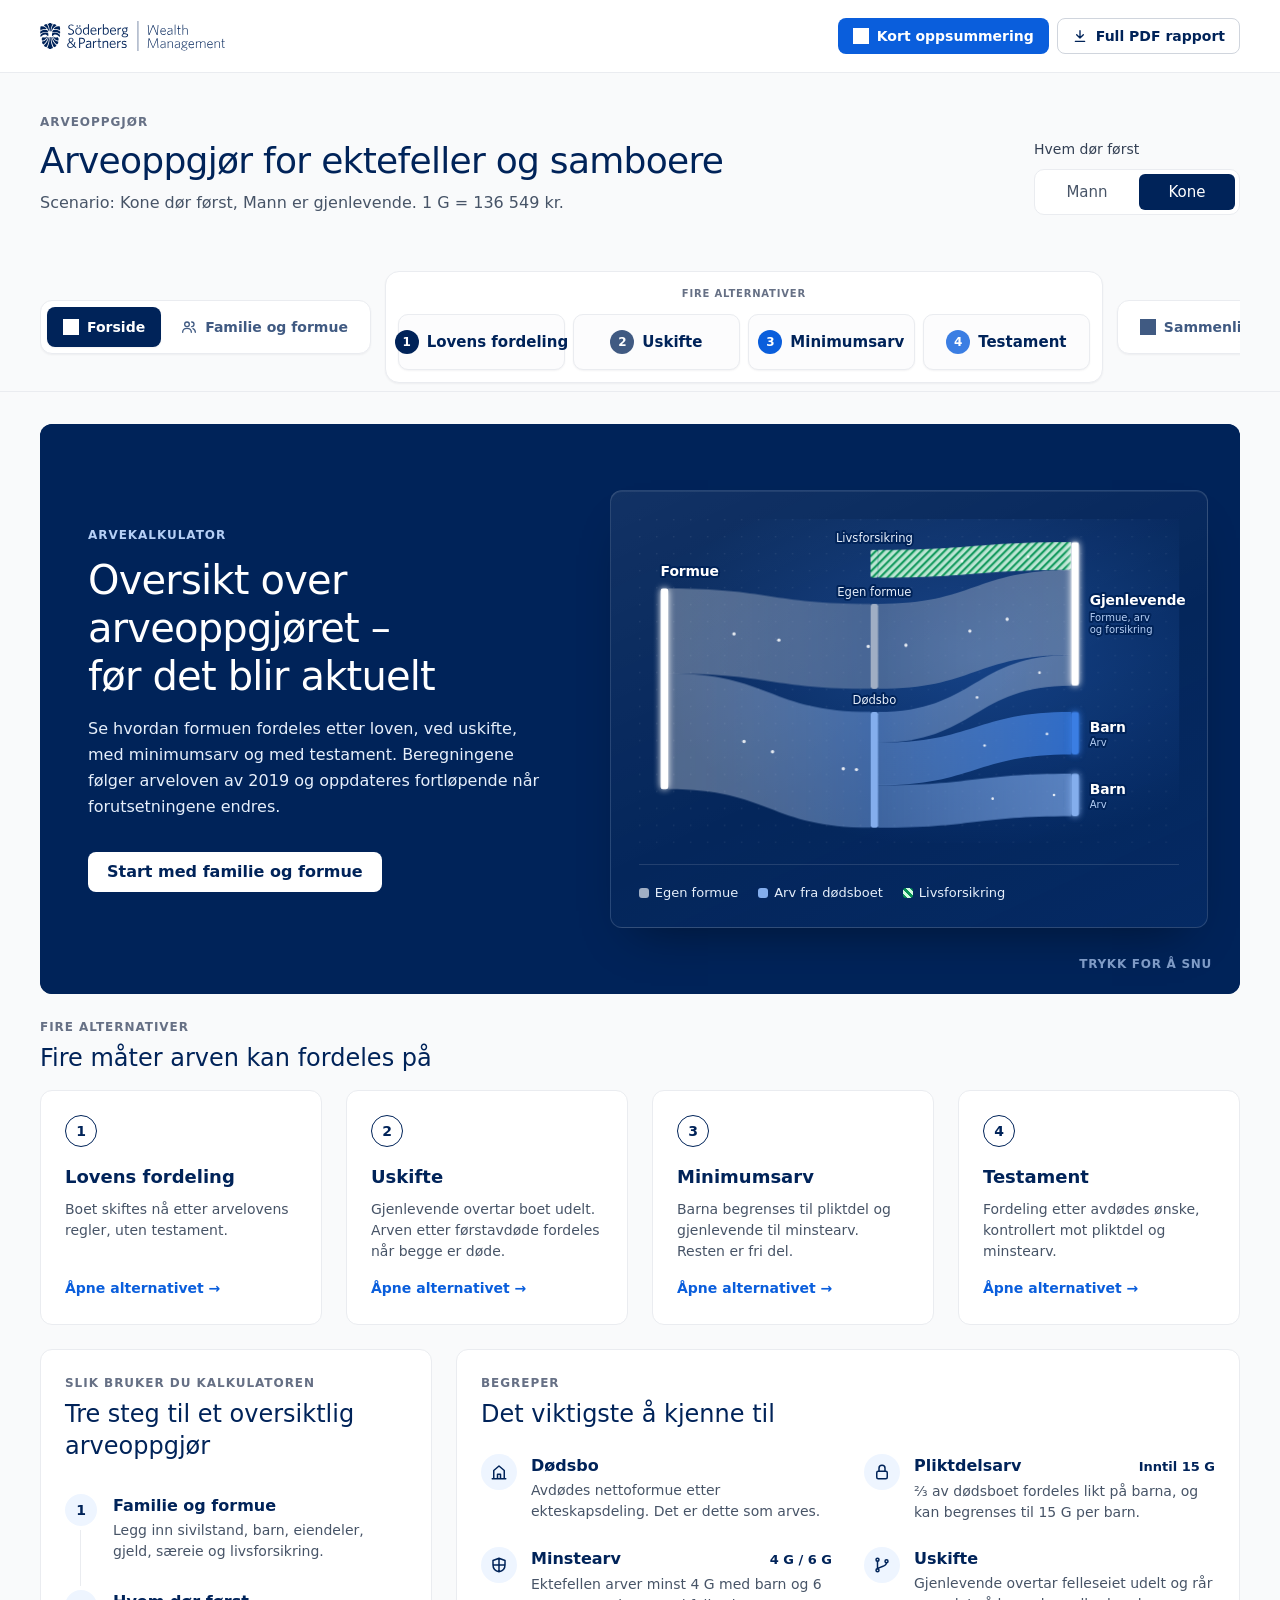
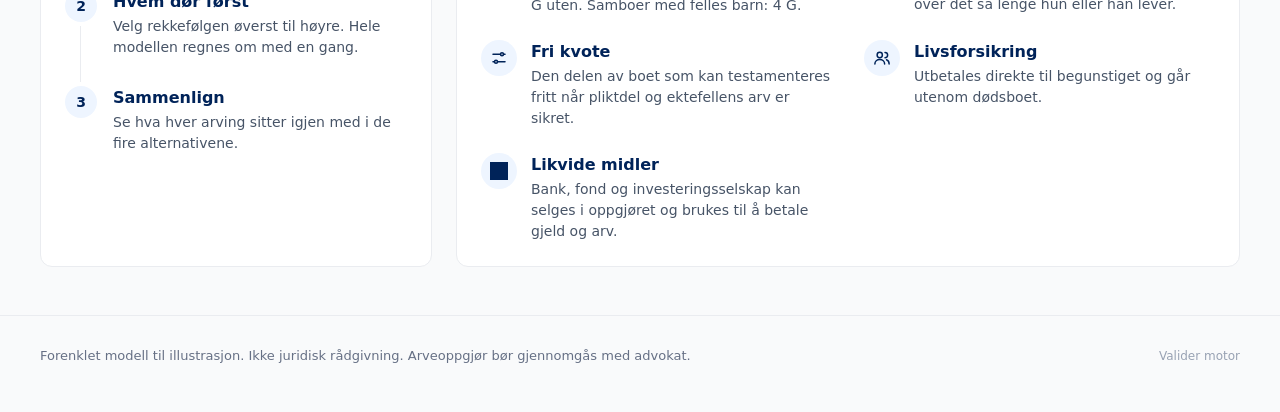
==== commit 46780225: "Behandle privat pensjon utenfor likedeling og uskifte, og gjør alternativene og rapporten tydeligere" ====
--- a/arvekalkulator-offline.html
+++ b/arvekalkulator-offline.html
@@ -82,6 +82,7 @@
 /* ---------- Header ---------- */
 .hdr{background:var(--white);border-bottom:1px solid var(--gray-200)}
 .hdr-in{display:flex;align-items:center;justify-content:space-between;gap:16px;padding-top:18px;padding-bottom:18px}
+.hdr-actions{display:flex;align-items:center;gap:8px;flex-wrap:wrap;justify-content:flex-end}
 .brand{display:flex;align-items:center;min-width:0}
 .brand img{height:30px;width:auto;display:block}
 
@@ -144,26 +145,35 @@
 .tab[aria-selected="true"] .tab-n{color:var(--blue-main)}
 .tab.na .tab-l2{color:var(--gray-400)}
 .nav-group,.alt-group{display:flex;align-items:center;gap:6px;margin:8px 0;padding:6px 8px}
-.nav-group{background:var(--secondary-50);border:1px solid var(--secondary-200);border-radius:12px}
-.nav-group-l,.alt-group-l{font-size:10px;font-weight:600;letter-spacing:.08em;text-transform:uppercase;flex:none;padding:0 6px 0 4px}
-.nav-group-l{color:var(--secondary-700)}
-.alt-group{margin-left:10px;margin-right:10px;padding:6px 8px 6px 12px;background:var(--white);
-  border:1px solid var(--gray-200);border-radius:12px;box-shadow:var(--shadow-xs)}
-.alt-group-l{color:var(--gray-500);padding-right:4px}
-.tab-nav{border:0;border-bottom:0;margin:0;padding:8px 14px;border-radius:8px;color:var(--secondary-700)}
-.tab-nav .tab-l1{font-size:14px;line-height:20px;font-weight:500}
-.tab-nav:hover{background:var(--secondary-100);color:var(--sp-navy)}
+.nav-group{background:var(--white);border:1px solid var(--gray-200);border-radius:12px;padding:6px;gap:4px;box-shadow:var(--shadow-xs)}
+.alt-group-l{font-size:10px;font-weight:600;letter-spacing:.08em;text-transform:uppercase;flex:none}
+.alt-group{flex:1 1 520px;flex-direction:column;align-items:stretch;gap:8px;margin-left:10px;margin-right:10px;
+  padding:10px 12px 12px;background:var(--white);border:1px solid var(--gray-200);border-radius:14px;box-shadow:var(--shadow-xs)}
+.alt-group-l{color:var(--gray-500);padding:0 2px;width:100%;text-align:center;display:block}
+.alt-btns{display:flex;align-items:stretch;gap:8px;width:100%}
+.tab-nav{flex-direction:row;align-items:center;justify-content:center;min-height:40px;border:0;border-bottom:0;margin:0;padding:10px 16px;border-radius:8px;color:var(--secondary-700)}
+.tab-nav .tab-l1{align-items:center;gap:8px;font-size:14px;line-height:20px;font-weight:600}
+.tab-nav .bx{font-size:16px;line-height:1}
+.tab-nav:hover{background:var(--gray-25);color:var(--sp-navy)}
 .tab-nav[aria-selected="true"]{background:var(--sp-navy);color:var(--white);border-bottom-color:transparent;box-shadow:var(--shadow-xs)}
 .tab-nav[aria-selected="true"]:hover{color:var(--white);background:var(--sp-navy-ink)}
-.tab-alt{border:1px solid transparent;border-radius:8px;margin-bottom:0;padding:8px 12px;background:transparent}
-.tab-alt .tab-l1{align-items:center}
-.tab-alt .tab-n{width:20px;height:20px;border-radius:50%;display:inline-flex;align-items:center;justify-content:center;
-  font-size:11px;line-height:1;color:var(--white);flex:none}
+.tab-alt{position:relative;flex:1 1 0;min-width:0;min-height:56px;flex-direction:row;align-items:center;justify-content:center;
+  border:1px solid var(--gray-200);border-radius:10px;margin-bottom:0;padding:14px 16px;background:var(--gray-25);box-shadow:var(--shadow-xs)}
+.tab-alt::after{content:"";position:absolute;inset:-3px;border-radius:12px;pointer-events:none;
+  box-shadow:0 0 0 2px rgba(10,94,220,.22);opacity:0;animation:altPulse 2.8s ease-in-out infinite}
+.tab-alt.alt-2::after{animation-delay:.35s}
+.tab-alt.alt-3::after{animation-delay:.7s}
+.tab-alt.alt-4::after{animation-delay:1.05s}
+@keyframes altPulse{0%,100%{opacity:0}50%{opacity:1}}
+.tab-alt:hover::after,.tab-alt:focus-visible::after{animation:none;opacity:0}
+.tab-alt .tab-l1{align-items:center;font-size:15px;line-height:22px;font-weight:600;color:var(--sp-navy)}
+.tab-alt .tab-n{width:24px;height:24px;border-radius:50%;display:inline-flex;align-items:center;justify-content:center;
+  font-size:12px;line-height:1;color:var(--white);flex:none}
 .tab-alt.alt-1 .tab-n{background:#002359}
 .tab-alt.alt-2 .tab-n{background:#405A82}
 .tab-alt.alt-3 .tab-n{background:#0A5EDC}
 .tab-alt.alt-4 .tab-n{background:#3B7EE3}
-.tab-alt:hover{background:var(--gray-25)}
+.tab-alt:hover{background:var(--white);border-color:var(--gray-300);box-shadow:var(--shadow-sm)}
 .tab-alt[aria-selected="true"]{border-bottom-width:1px;font-weight:600}
 .tab-alt.alt-1[aria-selected="true"]{background:#EEF2F7;border-color:#002359;color:#002359;box-shadow:inset 0 0 0 1px #002359}
 .tab-alt.alt-2[aria-selected="true"]{background:#F2F4F7;border-color:#405A82;color:#264472;box-shadow:inset 0 0 0 1px #405A82}
@@ -316,6 +326,8 @@
 .asset-top{display:grid;grid-template-columns:1fr 170px 32px;gap:10px;align-items:center}
 .asset-meta{display:flex;flex-wrap:wrap;align-items:center;gap:10px;font-size:13px;color:var(--gray-600)}
 .asset-meta .sel{width:auto}
+.asset-own{display:inline-flex;align-items:center;gap:8px}
+.asset-own .flabel{margin:0}
 .pctin{display:inline-flex;align-items:center;gap:6px}
 .pctin .inp{width:64px;text-align:right}
 .sumline{display:flex;justify-content:space-between;align-items:center;gap:12px;flex-wrap:wrap}
@@ -482,26 +494,53 @@
 .cmp-card .v{font-size:22px;line-height:30px;font-weight:600;color:var(--sp-navy);font-variant-numeric:tabular-nums}
 .cmp-card .v.na{color:var(--gray-400);font-size:16px;font-weight:500}
 .cmp-card .go{margin-top:10px;font-size:14px;font-weight:600;color:var(--blue-main)}
-.cmp-groups{display:flex;flex-direction:column;gap:22px}
-.cmp-g-h{display:flex;align-items:center;gap:8px;margin-bottom:8px}
+.cmp-per{padding:20px 24px}
+.cmp-per .card-h{margin-bottom:16px}
+.cmp-groups{display:flex;flex-direction:column;gap:18px}
+.cmp-g-h{display:flex;align-items:center;gap:8px;margin-bottom:6px}
 .cmp-g-h .n{font-weight:600;color:var(--sp-navy);font-size:14px}
 .cmp-g-h .s{font-size:12px;color:var(--gray-500)}
-.cmp-bar{display:grid;grid-template-columns:20px 1fr 130px;gap:10px;align-items:center;font-size:13px;line-height:18px}
-.cmp-bar+.cmp-bar{margin-top:4px}
+.cmp-bar{display:grid;grid-template-columns:20px 1fr 130px;gap:10px;align-items:center;font-size:13px;line-height:14px}
+.cmp-bar+.cmp-bar{margin-top:2px}
 .cmp-bar .i{color:var(--gray-500);font-weight:600;text-align:center}
-.cmp-bar .trk{height:14px;background:var(--gray-50);border-radius:3px;overflow:hidden}
+.cmp-bar .trk{height:12px;background:var(--gray-50);border-radius:3px;overflow:hidden}
 .cmp-bar .fill{height:100%;border-radius:3px;transition:width var(--t-chart) var(--ease)}
 .cmp-bar .a{text-align:right;color:var(--sp-navy);font-weight:500;font-variant-numeric:tabular-nums;white-space:nowrap}
 .cmp-bar .a.na{color:var(--gray-400);font-weight:400}
 
 /* ---------- Forside ---------- */
-.fp-hero{display:grid;grid-template-columns:minmax(0,1fr) minmax(0,1.25fr);gap:56px;align-items:center;background:var(--sp-navy);border-radius:var(--radius-lg);padding:56px 48px;color:var(--white)}
+.fp-hero{position:relative;min-height:570px;padding:0;background:var(--sp-navy);border-radius:var(--radius-lg);color:var(--white);
+  perspective:1600px;cursor:pointer;overflow:hidden}
+.fp-flip-inner{position:relative;min-height:570px;transform-style:preserve-3d;transition:transform .85s cubic-bezier(.2,.7,.3,1)}
+.fp-hero.is-flip .fp-flip-inner{transform:rotateY(180deg)}
+.fp-flip-front,.fp-flip-back{border-radius:var(--radius-lg);-webkit-backface-visibility:hidden;backface-visibility:hidden}
+.fp-flip-front{display:grid;grid-template-columns:minmax(0,1fr) minmax(0,1.25fr);gap:56px;align-items:center;
+  padding:56px 48px;min-height:570px;background:var(--sp-navy);position:relative}
+.fp-flip-back{position:absolute;inset:0;transform:rotateY(180deg);display:flex;flex-direction:column;
+  padding:16px 24px 12px;background:radial-gradient(ellipse at 50% 42%,rgba(59,126,227,.22),transparent 62%),var(--sp-navy);
+  pointer-events:none}
+.fp-hero.is-flip .fp-flip-back{pointer-events:auto}
+.fp-hero.is-flip .fp-flip-front{pointer-events:none}
+.fp-flip-hint{position:absolute;right:28px;bottom:18px;font-size:12px;font-weight:600;letter-spacing:.06em;text-transform:uppercase;
+  color:var(--blue-300);opacity:.7;pointer-events:none}
 .fp-eb{color:var(--blue-300)}
 .fp-title{font-size:40px;line-height:48px;letter-spacing:-.02em;font-weight:500;color:var(--white);margin:12px 0 16px;max-width:580px;text-wrap:balance}
 .fp-lead{font-size:16px;line-height:26px;color:var(--blue-200);max-width:560px}
 .fp-cta{display:flex;gap:12px;flex-wrap:wrap;margin-top:32px}
-.fp-btn-w{background:var(--white);color:var(--sp-navy)}
-.fp-btn-w:hover{background:var(--blue-100)}
+.fp-btn-w{position:relative;z-index:1;background:var(--white);color:var(--sp-navy);
+  animation:ctaGlow 2.4s ease-in-out infinite}
+.fp-btn-w::after{content:"";position:absolute;inset:0;border-radius:inherit;pointer-events:none;
+  animation:ctaRing 2.4s ease-out infinite}
+.fp-btn-w:hover,.fp-btn-w:focus-visible{animation:none;background:var(--blue-100)}
+.fp-btn-w:hover::after,.fp-btn-w:focus-visible::after{animation:none;opacity:0}
+@keyframes ctaGlow{
+  0%,100%{transform:scale(1);box-shadow:0 0 0 0 rgba(255,255,255,.2)}
+  50%{transform:scale(1.045);box-shadow:0 0 32px 8px rgba(255,255,255,.38)}
+}
+@keyframes ctaRing{
+  0%{box-shadow:0 0 0 0 rgba(255,255,255,.55);opacity:1}
+  75%,100%{box-shadow:0 0 0 16px rgba(255,255,255,0);opacity:0}
+}
 .fp-btn-ghost{background:transparent;color:var(--white);border-color:rgba(255,255,255,.32)}
 .fp-btn-ghost:hover{background:rgba(255,255,255,.08);border-color:rgba(255,255,255,.5)}
 .fp-art{position:relative;margin:0 -16px 0 0;min-width:0;padding:28px 28px 22px;border:1px solid rgba(255,255,255,.14);border-radius:var(--radius-lg);
@@ -549,19 +588,41 @@
 .fp-term-h .t{font-size:16px;line-height:24px;font-weight:600;color:var(--sp-navy)}
 .fp-term-h .v{font-size:13px;font-weight:600;color:var(--sp-navy);font-variant-numeric:tabular-nums;white-space:nowrap}
 .fp-term p{font-size:14px;line-height:21px;color:var(--gray-600);margin-top:2px}
+.fp-wheels{flex:1;display:flex;flex-direction:column;min-height:0;height:100%}
+.fpw-svg{display:block;width:100%;height:auto;max-height:490px;overflow:visible;flex:1}
+.fpw-disk{cursor:pointer;transition:filter .25s var(--ease),stroke .25s var(--ease);stroke:rgba(255,255,255,.14);stroke-width:1.4}
+.fpw-disk:hover,.fpw-disk.on{filter:brightness(1.12);stroke:rgba(255,255,255,.55)}
+.fpw-title{font-family:var(--font-sans);font-size:22px;font-weight:600;letter-spacing:-.02em;text-anchor:middle;pointer-events:none}
+.fpw-rail,.fpw-rail-run,.fpw-pearl,.fpw-arr{pointer-events:none}
+.fpw-node{cursor:pointer;color:#E6EFFB}
+.fpw-dot{fill:rgba(0,35,89,.42);stroke:rgba(255,255,255,.38);stroke-width:1.2;transition:fill .2s var(--ease),stroke .2s var(--ease)}
+.fpw-node:hover .fpw-dot,.fpw-node.on .fpw-dot,.fpw-node:focus-visible .fpw-dot{fill:rgba(10,94,220,.85);stroke:#fff}
+.fpw-ico{color:#fff;pointer-events:none}
+.fpw-nl{font-family:var(--font-sans);font-size:11px;font-weight:600;fill:#E6EFFB;text-anchor:middle;pointer-events:none}
+.fpw-rail{fill:none;stroke:rgba(255,255,255,.38);stroke-width:2.2}
+.fpw-rail-run{fill:none;stroke:#fff;stroke-width:3;stroke-linecap:round;stroke-dasharray:160 2130;animation:fpwRail 8s linear infinite}
+.fpw-arr{fill:#fff}
+.fpw-pearl{fill:#fff}
+.fpw-pearl.dim{fill:#B5CFF5}
+.fpw-cap{margin:4px 8px 0;min-height:22px;font-size:13px;line-height:20px;color:var(--blue-200);text-align:center}
+.fpw-cap b{color:#fff;font-weight:600}
+@keyframes fpwRail{to{stroke-dashoffset:-2290}}
 @media (max-width:1023px){
-  .fp-hero{grid-template-columns:1fr;gap:32px;padding:40px 32px}
+  .fp-flip-front{grid-template-columns:1fr;gap:32px;padding:40px 32px}
   .fp-art{margin:0}
   .fp-two{grid-template-columns:1fr}
-  .alt-group-l,.nav-group-l{display:none}
-  .alt-group{margin-left:6px;margin-right:6px}
+  .alt-group-l{display:none}
+  .alt-group{margin-left:6px;margin-right:6px;padding:8px}
+  .tab-alt{padding:12px 10px;min-height:48px}
+  .tab-alt .tab-l1{font-size:13px}
 }
 @media (max-width:767px){
-  .fp-hero{padding:32px 24px}
+  .fp-hero,.fp-flip-inner,.fp-flip-front{min-height:0}
+  .fp-flip-front{padding:32px 24px}
   .fp-title{font-size:30px;line-height:38px}
   .fp-scen-v{font-size:30px;line-height:38px}
 }
-@media print{ .fp-cta,.fp-edit{display:none!important} }
+@media print{ .fp-cta,.fp-edit,.fp-flip-hint,.fp-wheels{display:none!important} }
 
 /* ---------- Footer & modal ---------- */
 .foot{border-top:1px solid var(--gray-200)}
@@ -625,53 +686,121 @@
 /* ---------- Print-rapport ---------- */
 #print-report{display:none!important}
 @media print{
-  @page{size:A4;margin:12mm 12mm 14mm}
+  @page{size:A4 portrait;margin:10mm 11mm 12mm}
   html,body{background:var(--white)!important;height:auto!important;overflow:visible!important}
   #app,#tip,.scrim{display:none!important}
   #print-report{display:block!important;width:100%;max-width:none;padding:0;margin:0;color:var(--sp-navy)}
   *{-webkit-print-color-adjust:exact;print-color-adjust:exact}
   .preport .btn,.preport .icon-btn,.preport .calc-toggle,.preport .seg,.preport .fp-cta,.preport .fp-edit,
-  .preport .go,.preport input,.preport select,.preport textarea,.preport .fp-flow{display:none!important}
-  .preport .card,.preport .surv,.preport .kpi,.preport .cmp-card,.preport .banner,.preport .fp-alt,
-  .preport .hold-card,.preport .need-big,.preport .sumbox{break-inside:avoid;page-break-inside:avoid}
-  .preport h2,.preport h3,.preport .preport-kicker{break-after:avoid;page-break-after:avoid}
+  .preport .go,.preport input,.preport select,.preport textarea,.preport .fp-flow,.preport .sr-only{display:none!important}
+  .preport .card,.preport .surv,.preport .kpi,.preport .cmp-card,.preport .banner,.preport .fp-alt{break-inside:avoid;page-break-inside:avoid}
+  .preport h2,.preport h3,.preport .preport-head{break-after:avoid;page-break-after:avoid}
   .preport tr{break-inside:avoid;page-break-inside:avoid}
-  .preport-ch{break-before:page;page-break-before:always;break-inside:auto}
-  .preport-cover,.preport-ch:first-of-type{break-before:auto;page-break-before:auto}
-  .preport-end{break-inside:avoid;margin-top:28px;padding-top:16px;border-top:1px solid var(--gray-200);
-    font-size:12px;line-height:18px;color:var(--gray-500)}
-  .preport-brand{display:flex;align-items:center;justify-content:space-between;gap:16px;margin-bottom:20px}
-  .preport-brand img{height:26px;width:auto}
-  .preport-brand span{font-size:12px;color:var(--gray-500)}
-  .preport-kicker{font-size:11px;font-weight:600;letter-spacing:.1em;text-transform:uppercase;color:var(--gray-500);margin-bottom:6px}
-  .preport-cover .fp-hero{padding:36px 32px;gap:28px;margin-bottom:20px}
-  .preport-cover .fp-title{font-size:28px;line-height:34px}
-  .preport-cover .fp-art{max-height:210px;overflow:hidden;margin:0}
-  .preport-cover .fp-art svg{width:100%;height:auto;max-height:190px}
-  .preport-cover .kpi{margin:0 0 20px}
-  .preport-cover .fp-alts{margin:0}
-  .preport-grid{display:grid;grid-template-columns:1fr 1fr;gap:16px;margin:16px 0}
-  .preport-note{font-size:14px;line-height:22px;color:var(--gray-700);background:var(--gray-50);
-    border:1px solid var(--gray-200);border-radius:var(--radius-md);padding:12px 16px;margin:0 0 16px}
-  .preport-need{display:grid;grid-template-columns:1fr 1fr;gap:24px;align-items:start;margin-bottom:12px}
-  .preport .card{margin:0 0 16px;padding:18px 20px;box-shadow:none}
-  .preport .card > .h3,.preport .card > h3{margin-bottom:12px}
-  .preport .alt-top{margin-bottom:16px}
-  .preport .surv{width:auto;max-width:340px;flex:0 1 340px;padding:16px 18px}
-  .preport .surv-v{font-size:28px;line-height:34px}
+  .preport .panel,.preport .fp-hero,.preport .fp-band,.preport .fp-node{animation:none!important}
+  .preport-cover,.preport-ch{break-after:page;page-break-after:always;break-inside:auto;page-break-inside:auto}
+  .preport-cmp{break-after:auto;page-break-after:auto}
+  .preport-head{display:flex;align-items:center;gap:12px;padding:0 0 10px;margin:0 0 14px;border-bottom:1px solid var(--gray-200)}
+  .preport-head img{height:22px;width:auto}
+  .preport-head-k{flex:1;min-width:0;font-size:11px;font-weight:600;letter-spacing:.08em;text-transform:uppercase;color:var(--gray-500)}
+  .preport-pg{font-size:12px;font-weight:600;color:var(--gray-500);font-variant-numeric:tabular-nums;white-space:nowrap}
+  .preport-meta{display:flex;flex-wrap:wrap;gap:6px;margin:18px 0 0;padding:0;list-style:none}
+  .preport-meta li{font-size:11px;line-height:16px;font-weight:600;color:var(--white);background:rgba(255,255,255,.1);
+    border:1px solid rgba(255,255,255,.2);border-radius:var(--radius-pill);padding:5px 10px}
+  .preport-end{margin-top:12px;padding-top:8px;border-top:1px solid var(--gray-200);
+    font-size:11px;line-height:16px;color:var(--gray-500)}
+  .preport-note{font-size:13px;line-height:20px;color:var(--gray-700);background:var(--gray-50);
+    border:1px solid var(--gray-200);border-radius:var(--radius-md);padding:10px 14px;margin:0 0 12px}
+  .preport .card{margin:0 0 12px;padding:14px 16px;box-shadow:none}
+  .preport .card > .h3,.preport .card > h3{margin-bottom:8px}
+  .preport .card-h{margin-bottom:10px}
+  .preport .kpi{display:grid;grid-template-columns:repeat(4,minmax(0,1fr));margin:0 0 14px}
+  .preport .kpi-c{padding:12px 14px;border-right:1px solid var(--gray-200);border-bottom:0}
+  .preport .kpi-c:nth-child(2n){border-right:1px solid var(--gray-200)}
+  .preport .kpi-v{font-size:18px;line-height:24px;margin:4px 0 2px}
+  .preport .kpi-s{font-size:11px;line-height:14px}
   .preport .scroll-x,.preport .tbl-wrap{overflow:visible}
-  .preport .sankey{min-width:0;max-height:280px}
-  .preport .wf-grid{min-width:0!important}
-  .preport .wf-plot{height:222px;overflow:visible}
-  .preport .wf-val{font-size:10px;line-height:12px;background:var(--white);padding:0 2px}
-  .preport .wf-lbl{min-height:32px;padding-top:6px}
-  .preport .card[data-key="wf"] .card-h{margin-bottom:8px}
-  .preport .cols2{gap:16px;margin-bottom:16px}
-  .preport .cmp-cards{margin-bottom:16px}
-  .preport .cmp-card{cursor:default}
-  .preport .hold-body{padding:0;gap:20px}
-  .preport .fp-alt{cursor:default;break-inside:avoid}
-  .preport .panel,.preport .fp-hero,.preport .fp-band,.preport .fp-node{animation:none!important}
+  .preport table.t{font-size:12px;line-height:16px}
+  .preport table.t th{padding:6px 10px}
+  .preport table.t td{padding:7px 10px}
+  .preport table.t th:last-child,.preport table.t td.r{white-space:nowrap}
+  .preport .sankey{min-width:0;width:100%;max-height:248px}
+  .preport .sankey .t-name{font-size:12px}
+  .preport .sankey .t-sub{font-size:11px}
+  .preport-cover .fp-hero{display:grid!important;grid-template-columns:minmax(0,.92fr) minmax(0,1.18fr)!important;
+    padding:26px 28px;gap:20px;margin:0 0 14px;min-height:0;cursor:default;perspective:none}
+  .preport-cover .fp-title{font-size:28px;line-height:34px;margin:8px 0 10px;max-width:none}
+  .preport-cover .fp-lead{font-size:13px;line-height:20px}
+  .preport-cover .fp-art{max-height:none;overflow:visible;margin:0;padding:14px 14px 10px}
+  .preport-cover .fp-art svg{width:100%;height:auto;max-height:210px}
+  .preport-cover .fp-cap{margin-top:8px;padding-top:8px;font-size:11px}
+  .preport-cover .fp-sec-h{margin-bottom:8px}
+  .preport-cover .h2-xs{font-size:18px;line-height:24px}
+  .preport-cover .fp-alts{display:grid;grid-template-columns:repeat(4,minmax(0,1fr));gap:10px;margin:0 0 12px}
+  .preport .fp-alt{padding:12px 12px 10px;gap:4px;cursor:default}
+  .preport .fp-num{width:24px;height:24px;font-size:12px;margin-bottom:4px;color:var(--white);border:0}
+  .preport .fp-alt.alt-1 .fp-num{background:#002359}
+  .preport .fp-alt.alt-2 .fp-num{background:#405A82}
+  .preport .fp-alt.alt-3 .fp-num{background:#0A5EDC}
+  .preport .fp-alt.alt-4 .fp-num{background:#3B7EE3}
+  .preport .fp-alt-t{font-size:14px;line-height:20px}
+  .preport .fp-alt-d{font-size:11px;line-height:16px}
+  .preport .fp-alt-f{padding-top:8px;margin-top:4px}
+  .preport .fp-alt-f .v{font-size:16px;line-height:22px}
+  .preport-cover .preport-g{padding:12px 16px;margin:0}
+  .preport .g-ladder{gap:5px;margin:8px 0 0}
+  .preport .g-row{font-size:12px;line-height:16px;grid-template-columns:minmax(0,1.5fr) minmax(0,1fr) max-content}
+  .preport .g-trk{height:7px}
+  .preport .alt-top{display:flex;flex-wrap:nowrap;align-items:flex-start;gap:16px;margin:0 0 12px}
+  .preport .alt-top .h2{font-size:24px;line-height:30px;margin:4px 0 6px}
+  .preport .alt-top .lead{font-size:13px;line-height:20px}
+  .preport .surv{width:300px;max-width:300px;flex:0 0 300px;padding:14px 16px}
+  .preport .surv-v{font-size:22px;line-height:28px;margin:2px 0 8px}
+  .preport .surv li{font-size:12px}
+  .preport .surv li b{white-space:nowrap}
+  .preport-alt .sankey{max-height:214px}
+  .preport-alt.alt-2 .sankey{max-height:188px}
+  .preport-alt.alt-3 .sankey{max-height:200px}
+  .preport-tl .tl{display:grid;grid-template-columns:1fr 1fr;gap:0}
+  .preport-tl .tl-col{padding:0 16px}
+  .preport-tl .uskbox{padding:10px 12px}
+  .preport-tl .uskbox .v{font-size:18px;line-height:24px}
+  .preport-cmp .h2{font-size:24px;line-height:30px;margin:0 0 4px}
+  .preport-cmp .lead{margin:0 0 12px;font-size:13px;line-height:20px}
+  .preport-cmp .cmp-cards{display:grid;grid-template-columns:repeat(4,minmax(0,1fr));gap:10px;margin:0 0 12px}
+  .preport-cmp .cmp-card{padding:14px 14px 12px;gap:2px;cursor:default}
+  .preport-cmp .cmp-card .t{font-size:14px;line-height:20px}
+  .preport-cmp .cmp-card .l{font-size:11px;margin-top:6px}
+  .preport-cmp .cmp-card .v{font-size:18px;line-height:24px}
+  .preport-cmp .cmp-per{padding:14px 16px;margin:0}
+  .preport-cmp .cmp-groups{gap:10px}
+  .preport-cmp .cmp-g-h{margin-bottom:3px}
+  .preport-cmp .cmp-bar{font-size:12px;line-height:14px;grid-template-columns:18px 1fr 120px;gap:8px}
+  .preport-cmp .cmp-bar+.cmp-bar{margin-top:2px}
+  .preport-cmp .cmp-bar .trk{height:9px}
+  .preport-in .h2{font-size:24px;line-height:30px;margin:0 0 4px}
+  .preport-in .lead{margin:0 0 10px;font-size:13px;line-height:20px}
+  .preport-in .preport-grid{display:grid;grid-template-columns:1.15fr .85fr;gap:10px;align-items:start}
+  .preport-in .preport-side{display:flex;flex-direction:column;gap:0;min-width:0}
+  .preport-in .card{margin:0 0 10px;padding:12px 14px}
+  .preport-in .fam-strip{padding:8px 10px;gap:8px 12px;margin:0 0 8px}
+  .preport-in .fam-n{font-size:11px;max-width:88px}
+  .preport-in .fam-r{font-size:10px}
+  .preport-in .fam-facts{display:grid;grid-template-columns:repeat(4,minmax(0,1fr));gap:8px}
+  .preport-in .fam-fact{display:flex;flex-direction:column;gap:2px}
+  .preport-in .fam-fact .l{font-size:11px;color:var(--gray-500)}
+  .preport-in .fam-fact .v{font-size:13px;font-weight:600;color:var(--sp-navy)}
+  .preport-in .viz{gap:6px;margin:0 0 8px}
+  .preport-in .viz-bar{height:10px}
+  .preport-in .viz-leg{font-size:11px;gap:4px 10px}
+  .preport-in .sumbox{padding:8px 10px;font-size:12px}
+  .preport-in .sumbox .r.total{font-size:14px}
+  .preport-in table.t td{padding:5px 8px}
+  .preport-in .ins-eq{font-size:16px;line-height:22px}
+  .preport-in .ins-gbar{height:8px;margin:4px 0 6px}
+  .preport-in .preport-ins{display:grid;grid-template-columns:1fr 1fr;gap:8px}
+  .preport-in .ins-person{padding:10px 12px}
+  .preport-in .ins-person+.ins-person{margin-top:0}
+  .preport-in .ins-head{gap:10px}
 }
 
 </style>
@@ -729,13 +858,20 @@
     ],
     debtF: 19000000, debtM: 0, debtK: 0,
     saereieM: 0, saereieK: 3000000, skjevM: 0, skjevK: 0,
-    insGM: 50, insGK: 20, benM: 'spouse', benK: 'spouse', benNameM: '', benNameK: '',
+    insGM: 15, insGK: 15, benM: 'spouse', benK: 'spouse', benNameM: '', benNameK: '',
     G: 136549,
     uskSaereieInn: false, consent: {}, friTo: 'O', parentsAlive: true,
     insNeed: { lov: { keep: null, debtPct: 100, kidsPct: 100, buffer: 500000, liqPct: 100, useExisting: true }, uskifte: { keep: null, debtPct: 100, kidsPct: 100, buffer: 500000, liqPct: 100, useExisting: true } },
     testament: {}, testamentNote: ''
   };
   const LIQUID = ['bank', 'fond', 'selskap'];
+  function isPensjon(a) { return !!(a && a.type === 'pensjon'); }
+  function pensjonOwner(a) {
+    if (!a) return 'M';
+    if (a.own === 'sK' || a.own === 'K') return 'K';
+    if (a.own === 'sM' || a.own === 'M') return 'M';
+    return (+a.pctM || 0) < 50 ? 'K' : 'M';
+  }
   function inferLiquidType(name) {
     const n = (name || '').trim();
     if (/investeringsselskap|holding/i.test(n)) return 'selskap';
@@ -744,7 +880,7 @@
     return null;
   }
   function isLiquid(a) {
-    if (!a) return false;
+    if (!a || isPensjon(a)) return false;
     if (a.liquid === true) return true;
     if (a.liquid === false) return false;
     return LIQUID.includes(a.type) || !!inferLiquidType(a.name);
@@ -766,10 +902,17 @@
     const debtTot = debt.F + debt.M + debt.K;
     const netto = brutto - debtTot;
     const notes = [], warnings = [];
-    const e = { brutto, debt, debtTot, netto, notes, warnings, share: { M: 0, K: 0 }, s: { M: 0, K: 0 }, elig: { M: 0, K: 0 } };
+    const pension = { M: 0, K: 0 };
+    const e = { brutto, debt, debtTot, netto, notes, warnings, share: { M: 0, K: 0 }, s: { M: 0, K: 0 }, elig: { M: 0, K: 0 }, pension };
     if (inp.civil === 'gift') {
       const marked = { M: 0, K: 0 }; let fellesGross = 0;
-      assets.forEach(a => { if (a.own === 'sM') marked.M += +a.value || 0; else if (a.own === 'sK') marked.K += +a.value || 0; else fellesGross += +a.value || 0; });
+      assets.forEach(a => {
+        const v = +a.value || 0;
+        if (isPensjon(a)) pension[pensjonOwner(a)] += v;
+        else if (a.own === 'sM') marked.M += v;
+        else if (a.own === 'sK') marked.K += v;
+        else fellesGross += v;
+      });
       const fromF = { M: 0, K: 0 };
       ['M', 'K'].forEach(X => {
         const given = +inp['saereie' + X] || 0;
@@ -785,13 +928,14 @@
       const half = lik / 2;
       e.share = { M: half + skj.M - debt.M, K: half + skj.K - debt.K };
       Object.assign(e, { marked, fellesGross, fromF, fellesNet, skj, lik, half });
-      e.bo = e.share[A] + e.s[A];
-      e.bOwn = e.share[B] + e.s[B];
+      e.bo = e.share[A] + e.s[A] + pension[A];
+      e.bOwn = e.share[B] + e.s[B] + pension[B];
     } else if (inp.civil === 'samboer') {
       const own = { M: 0, K: 0 };
       assets.forEach(a => {
-        const pm = Math.min(100, Math.max(0, +a.pctM || 0)) / 100;
+        const pm = isPensjon(a) ? (pensjonOwner(a) === 'M' ? 1 : 0) : Math.min(100, Math.max(0, +a.pctM || 0)) / 100;
         own.M += (+a.value || 0) * pm; own.K += (+a.value || 0) * (1 - pm);
+        if (isPensjon(a)) pension[pensjonOwner(a)] += +a.value || 0;
         if (['hus', 'fritid', 'bil', 'innbo'].includes(a.type)) { e.elig.M += (+a.value || 0) * pm; e.elig.K += (+a.value || 0) * (1 - pm); }
       });
       e.share = { M: own.M - debt.F / 2 - debt.M, K: own.K - debt.F / 2 - debt.K };
@@ -863,7 +1007,10 @@
     const L = lov(bo, c);
     const plRaw = heirs.length ? (2 / 3) * Math.max(0, bo) / heirs.length : 0;
     const pl = heirs.reduce((o, h) => (o[h.id] = Math.min(plRaw, g15), o), {});
-    const ownCalc = gift ? `Halvdel av felleseie (${kr(est.share[B])}) + særeie (${kr(est.sB)}). Ikke arv.` : `Egne eierandeler fratrukket gjeld. Ikke arv.`;
+    const pA = (est.pension && est.pension[A]) || 0, pB = (est.pension && est.pension[B]) || 0;
+    const ownCalc = gift
+      ? `Halvdel av felleseie (${kr(est.share[B])}) + særeie (${kr(est.sB)})${pB > 0.5 ? ` + privat pensjon (${kr(pB)})` : ''}. Ikke arv.`
+      : `Egne eierandeler fratrukket gjeld. Ikke arv.`;
 
     function insFlows() {
       if (insA <= 0) return [];
@@ -880,8 +1027,9 @@
       if (gift) {
         ex.push({ law: 'Ekteskapsloven kap. 12', text: `Felleseie netto utgjør ${kr(est.fellesNet)}${(est.skj.M + est.skj.K) ? `. Etter skjevdeling (${kr(est.skj.M + est.skj.K)})` : ''}, og likedelingsmassen på ${kr(est.lik)} deles likt: ${kr(est.half)} til hver.` });
         if (est.skj[A] > 0) ex.push({ law: 'Ekteskapsloven § 59', text: `${nA} skjevdeler ${kr(est.skj[A])} før likedeling.` });
-        ex.push({ law: 'Dødsbo', text: `${gen(nA)} dødsbo er halvdelen av felleseiet (${kr(est.share[A])}) pluss særeie (${kr(est.sA)}) = ${kr(bo)}.` });
-        ex.push({ law: 'Ikke arv', text: `${nB} beholder sin halvdel og sitt særeie, til sammen ${kr(bOwn)}. Dette er ${gen(nB)} egen formue.` });
+        ex.push({ law: 'Dødsbo', text: `${gen(nA)} dødsbo er halvdelen av felleseiet (${kr(est.share[A])}) pluss særeie (${kr(est.sA)})${pA > 0.5 ? ` og privat pensjon (${kr(pA)})` : ''} = ${kr(bo)}.` });
+        ex.push({ law: 'Ikke arv', text: `${nB} beholder sin halvdel og sitt særeie${pB > 0.5 ? ` og sin private pensjon` : ''}, til sammen ${kr(bOwn)}. Dette er ${gen(nB)} egen formue.` });
+        if (pA > 0.5) ex.push({ law: 'Ekteskapsloven § 61', text: `Privat pensjon inngår ikke i likedelingen. ${gen(nA)} pensjon (${kr(pA)}) følger ${nA} og skiftes med dødsboet.` });
       } else if (samb) {
         ex.push({ law: 'Samboere', text: `Samboere har ingen ekteskapsdeling. ${gen(nA)} dødsbo er ${gen(nA)} eierandeler fratrukket gjeld: ${kr(bo)}.` });
       } else ex.push({ law: 'Dødsbo', text: `Dødsboet er nettoformuen: ${kr(bo)}.` });
@@ -972,6 +1120,7 @@
       a2.explain = [...baseExplain()];
       a2.explain.push({ law: 'Arveloven kap. 4', text: gift ? `${nB} kan sitte i uskifte med felleseiet. Uskifteboet utgjør ${kr(usk)}.` : `Som samboer med felles barn kan ${nB} bare ta felles bolig, fritidsbolig, bil og innbo i uskifte. Uskifteboet utgjør ${kr(usk)}.` });
       if (gift && est.sA > 0) a2.explain.push({ law: 'Arveloven kap. 4', text: inn ? `${gen(nA)} særeie (${kr(est.sA)}) inngår i uskiftet etter samtykke/ektepakt.` : `${gen(nA)} særeie (${kr(est.sA)}) går ikke inn i uskiftet og skiftes nå: ${nB} ${kr(Lo.spouse)}${heirs.length ? `, hvert barn ${kr(Lo.each)}` : ''}.` });
+      if (pA > 0.5) a2.explain.push({ law: 'Ekteskapsloven § 61', text: `${gen(nA)} private pensjon (${kr(pA)}) inngår ikke i likedelingen og går ikke inn i uskiftet. Den skiftes nå med dødsboet.` });
       if (felles.length) a2.explain.push({ law: 'Arveloven kap. 4', text: `Felles barn kan ikke nekte uskifte.` });
       payouts.forEach(p => a2.explain.push({ law: 'Arveloven kap. 4', text: `${p.h.name} samtykker ikke til uskifte og får ${kr(p.v)} utbetalt nå.` }));
       if (!skA.length && gift) a2.explain.push({ law: 'Arveloven kap. 4', text: `${nA} har ingen særkullsbarn, så uskifte krever ikke samtykke.` });
@@ -1178,8 +1327,8 @@
   function validate() {
     const rows = [];
     const chk = (label, exp, act) => rows.push({ label, exp, act, ok: Math.abs(exp - act) < 1 });
-    const K = compute(Object.assign(clone(DEFAULT_INPUT), { firstDies: 'K', friTo: 'S', G: 124028 }));
-    const M = compute(Object.assign(clone(DEFAULT_INPUT), { firstDies: 'M', friTo: 'S', G: 124028 }));
+    const K = compute(Object.assign(clone(DEFAULT_INPUT), { firstDies: 'K', friTo: 'S', G: 124028, insGM: 50, insGK: 20 }));
+    const M = compute(Object.assign(clone(DEFAULT_INPUT), { firstDies: 'M', friTo: 'S', G: 124028, insGM: 50, insGK: 20 }));
     const flow = (r, alt, to, sub) => sum(r.alts[alt].flows.filter(f => f.from === 'A' && f.to === to && (sub === undefined || (f.sub || '') === sub || (sub === 'fri' && f.hatch === 'fri'))).map(f => f.value));
     chk('4 G', 496112, K.g4); chk('15 G', 1860420, K.g15);
     chk('Forsikring mann (50 G)', 6201400, M.insA); chk('Forsikring kone (20 G)', 2480560, K.insA);
@@ -1208,7 +1357,7 @@
     return rows;
   }
 
-  window.ArveEngine = { DEFAULT_INPUT, compute, lov, estate, validate, defaultTestament, fmt, kr, pct, gen, clone, PAL, LIQUID, isLiquid, inferLiquidType };
+  window.ArveEngine = { DEFAULT_INPUT, compute, lov, estate, validate, defaultTestament, fmt, kr, pct, gen, clone, PAL, LIQUID, isLiquid, inferLiquidType, isPensjon, pensjonOwner };
 })();
 
 </script>
@@ -1425,7 +1574,7 @@
 
   const HOLD_COLOR = {
     hus: '#002359', fritid: '#264472', bil: '#405A82', innbo: '#667085',
-    selskap: '#3B7EE3', fond: '#84AEED', bank: '#B5CFF5', annet: '#8091AC',
+    selskap: '#3B7EE3', fond: '#84AEED', bank: '#B5CFF5', pensjon: '#0E7090', annet: '#8091AC',
     ins: 'var(--hatch-ins)', debt: '#F04438', kids: '#9747FF'
   };
   function holdFill(type) { return HOLD_COLOR[type] || HOLD_COLOR.annet; }
@@ -1468,12 +1617,12 @@
   ];
   const TAB_IDS = TABS.map(t => t.id);
   const ALT_IDX = { lov: 0, uskifte: 1, minimum: 2, testament: 3 };
-  const TYPES = [['hus', 'Bolig'], ['fritid', 'Fritidsbolig'], ['bil', 'Bil/båt'], ['innbo', 'Innbo'], ['bank', 'Bankinnskudd'], ['fond', 'Aksjer/fond'], ['selskap', 'Investeringsselskap'], ['annet', 'Annen formue']];
+  const TYPES = [['hus', 'Bolig'], ['fritid', 'Fritidsbolig'], ['bil', 'Bil/båt'], ['innbo', 'Innbo'], ['bank', 'Bankinnskudd'], ['fond', 'Aksjer/fond'], ['selskap', 'Investeringsselskap'], ['pensjon', 'Privat pensjon'], ['annet', 'Annen formue']];
   const BANNER_ICON = { error: 'bx-error-circle', warn: 'bx-error', info: 'bx-info-circle', success: 'bx-check-circle' };
 
   const root = document.getElementById('app');
   const tipEl = document.getElementById('tip');
-  const ui = { tab: 'forside', open: {}, showCalc: true, modal: false, summary: false, copied: false, balAlt: 'lov' };
+  const ui = { tab: 'forside', open: {}, showCalc: false, modal: false, summary: false, copied: false, heroFlip: false, wheelPick: '' };
   let input, R, VAL = null, timer = null;
 
   /* ================= State ================= */
@@ -1489,7 +1638,19 @@
     o.assets.forEach(a => {
       const t = E.inferLiquidType(a.name);
       if (t && (a.type === 'annet' || E.LIQUID.includes(a.type))) a.type = t;
+      if (a.type === 'pensjon') {
+        a.liquid = false;
+        if (a.own !== 'sK') a.own = 'sM';
+        a.pctM = a.own === 'sK' ? 0 : 100;
+      }
     });
+    if (!o.insGDefaultsV2) {
+      if ((o.insGM === 50 || o.insGM == null) && (o.insGK === 20 || o.insGK == null)) {
+        o.insGM = 15;
+        o.insGK = 15;
+      }
+      o.insGDefaultsV2 = true;
+    }
     if (o.G === 124028) o.G = 136549;
     o.consent = o.consent || {};
     if (!o.testamentLov) { o.testament = {}; o.testamentLov = true; }
@@ -1502,12 +1663,13 @@
     let saved = null;
     try { saved = JSON.parse(localStorage.getItem(STORE) || 'null'); } catch (e) { saved = null; }
     input = normalize(saved && saved.input);
-    if (saved && typeof saved.showCalc === 'boolean') ui.showCalc = saved.showCalc;
+    ui.showCalc = false;
+    ui.open = {};
     ui.tab = 'forside';
     try { history.replaceState(null, '', '#forside'); } catch (e) { /* privat modus */ }
   }
   function save() {
-    try { localStorage.setItem(STORE, JSON.stringify({ input, showCalc: ui.showCalc })); } catch (e) { /* privat modus */ }
+    try { localStorage.setItem(STORE, JSON.stringify({ input })); } catch (e) { /* privat modus */ }
   }
   const getP = path => path.split('.').reduce((o, k) => o == null ? undefined : o[k], input);
   function setP(path, v) {
@@ -1518,7 +1680,7 @@
   function afterSet(path) {
     if (['civil', 'sambFelles', 'nFelles', 'nSkM', 'nSkK'].includes(path)) input.testament = {};
     if ((path === 'civil' || path === 'sambFelles') && input.civil === 'samboer' && input.sambFelles) input.nFelles = Math.max(1, input.nFelles | 0);
-    const am = path.match(/^assets\.(\d+)\.(name|type)$/);
+    const am = path.match(/^assets\.(\d+)\.(name|type|own)$/);
     if (am) {
       const a = input.assets[+am[1]];
       if (am[2] === 'name') {
@@ -1526,9 +1688,15 @@
         if (t && (a.type === 'annet' || E.LIQUID.includes(a.type))) a.type = t;
       }
       if (am[2] === 'type') {
-        if (E.LIQUID.includes(a.type)) { if (a.liquid === false) delete a.liquid; }
+        if (a.type === 'pensjon') {
+          a.liquid = false;
+          if (a.own !== 'sK') a.own = 'sM';
+          a.pctM = a.own === 'sK' ? 0 : 100;
+          if (!a.name || a.name === 'Ny eiendel') a.name = 'Privat pensjon';
+        } else if (E.LIQUID.includes(a.type)) { if (a.liquid === false) delete a.liquid; }
         else if (a.liquid === true && !E.inferLiquidType(a.name)) a.liquid = false;
       }
+      if (am[2] === 'own' && a.type === 'pensjon') a.pctM = a.own === 'sK' ? 0 : 100;
     }
   }
   function setTestament(id, v) {
@@ -1594,7 +1762,7 @@
   const sq = c => c === 'hatch' || c === 'ins' ? `<span class="sq hatch-ins"></span>` : c === 'fri' ? `<span class="sq hatch-fri"></span>` : `<span class="sq" style="background:${c}"></span>`;
   const dot = c => c === 'ins' ? `<span class="dot hatch-ins"></span>` : c === 'fri' ? `<span class="dot hatch-fri"></span>` : `<span class="dot" style="background:${c}"></span>`;
   const ini = s => ((s || '?').trim().charAt(0) || '?').toUpperCase();
-  const TYPE_COLOR = { hus: '#002359', fritid: '#264472', bil: '#405A82', innbo: '#667085', selskap: '#3B7EE3', fond: '#84AEED', bank: '#B5CFF5', annet: '#8091AC' };
+  const TYPE_COLOR = { hus: '#002359', fritid: '#264472', bil: '#405A82', innbo: '#667085', selskap: '#3B7EE3', fond: '#84AEED', bank: '#B5CFF5', pensjon: '#0E7090', annet: '#8091AC' };
   function stackBar(segs, opts = {}) {
     const items = (segs || []).filter(s => s.v > 0.5);
     if (!items.length) return '';
@@ -1633,7 +1801,10 @@
   function header() {
     return `<header class="hdr" data-key="hdr"><div class="wrap hdr-in">
       <div class="brand"><img src="[data-uri]" alt="Söderberg &amp; Partners Wealth Management"></div>
-      <button type="button" class="btn btn-secondary btn-sm" data-action="print"><i class="bx bx-download" aria-hidden="true"></i>Eksporter PDF-rapport</button>
+      <div class="hdr-actions">
+        <button type="button" class="btn btn-primary btn-sm" data-action="openSummary"><i class="bx bx-file" aria-hidden="true"></i>Kort oppsummering</button>
+        <button type="button" class="btn btn-secondary btn-sm" data-action="print"><i class="bx bx-download" aria-hidden="true"></i>Full PDF rapport</button>
+      </div>
     </div></header>`;
   }
 
@@ -1668,18 +1839,20 @@
     return id === 'uskifte' ? `${R.nB} rår over ${F.short(a.survivor.total)} kr` : `${R.nB} totalt ${F.short(a.survivor.total)} kr`;
   }
   function tabbar() {
+    const NAV_ICON = { forside: 'bx-home-alt-2', inndata: 'bx-group', sammenligning: 'bx-bar-chart-alt-2' };
     const btn = t => {
       const sel = t.id === ui.tab;
       const alt = !!t.num;
       const na = ALT_IDX[t.id] != null && !R.alts[ALT_IDX[t.id]].available;
+      const ico = !alt && NAV_ICON[t.id] ? `<i class="bx ${NAV_ICON[t.id]}" aria-hidden="true"></i>` : '';
       return `<button type="button" class="tab${alt ? ` tab-alt alt-${t.num}` : ' tab-nav'}${na ? ' na' : ''}" role="tab" id="tab-${t.id}" aria-controls="panel" aria-selected="${sel}" tabindex="${sel ? 0 : -1}" data-action="tab" data-tab="${t.id}">
-        <span class="tab-l1">${alt ? `<span class="tab-n">${t.num}</span>` : ''}${esc(t.label)}</span></button>`;
+        <span class="tab-l1">${alt ? `<span class="tab-n">${t.num}</span>` : ico}${esc(t.label)}</span></button>`;
     };
     const nav = t => !t.num;
     const alts = TABS.filter(t => t.num);
     return `<nav class="tabbar" data-key="tabbar" aria-label="Navigasjon og alternativer"><div class="wrap"><div class="tabs" role="tablist">
-      <div class="nav-group" role="presentation"><span class="nav-group-l">Navigasjon</span>${TABS.filter(t => nav(t) && t.id !== 'sammenligning').map(btn).join('')}</div>
-      <div class="alt-group" role="presentation"><span class="alt-group-l">Fire alternativer</span>${alts.map(btn).join('')}</div>
+      <div class="nav-group" role="presentation">${TABS.filter(t => nav(t) && t.id !== 'sammenligning').map(btn).join('')}</div>
+      <div class="alt-group" role="presentation"><span class="alt-group-l">Fire alternativer</span><div class="alt-btns">${alts.map(btn).join('')}</div></div>
       <div class="nav-group" role="presentation">${btn(TABS.find(t => t.id === 'sammenligning'))}</div>
     </div></div></nav>`;
   }
@@ -1701,16 +1874,22 @@
     'Fordeling etter avdødes ønske, kontrollert mot pliktdel og minstearv.'
   ];
   function frontTab() {
-    const hero = `<section class="fp-hero" data-key="fp-hero">
-      <div class="fp-hero-txt">
-        <div class="eyebrow fp-eb">ARVEKALKULATOR</div>
-        <h2 class="fp-title">Oversikt over arveoppgjøret – før det blir aktuelt</h2>
-        <p class="fp-lead">Se hvordan formuen fordeles etter loven, ved uskifte, med minimumsarv og med testament. Beregningene følger arveloven av 2019 og oppdateres fortløpende når forutsetningene endres.</p>
-        <div class="fp-cta">
-          <button type="button" class="btn btn-md fp-btn-w" data-action="tab" data-tab="inndata">Start med familie og formue</button>
+    const hero = `<section class="fp-hero${ui.heroFlip ? ' is-flip' : ''}" data-key="fp-hero" data-action="flipHero">
+      <div class="fp-flip-inner" data-key="fp-flip">
+        <div class="fp-flip-front" data-key="fp-front">
+          <div class="fp-hero-txt">
+            <div class="eyebrow fp-eb">ARVEKALKULATOR</div>
+            <h2 class="fp-title">Oversikt over arveoppgjøret – før det blir aktuelt</h2>
+            <p class="fp-lead">Se hvordan formuen fordeles etter loven, ved uskifte, med minimumsarv og med testament. Beregningene følger arveloven av 2019 og oppdateres fortløpende når forutsetningene endres.</p>
+            <div class="fp-cta">
+              <button type="button" class="btn btn-md fp-btn-w" data-action="tab" data-tab="inndata">Start med familie og formue</button>
+            </div>
+          </div>
+          ${heroArt()}
+          <span class="fp-flip-hint">Trykk for å snu</span>
         </div>
+        <div class="fp-flip-back" data-key="fp-back">${wheelArt()}</div>
       </div>
-      ${heroArt()}
     </section>`;
 
     const alts = `<section data-key="fp-alts"><div class="fp-sec-h"><div class="eyebrow">FIRE ALTERNATIVER</div><h3 class="h2-xs">Fire måter arven kan fordeles på</h3></div>
@@ -1808,9 +1987,106 @@
     </figure>`;
   }
 
+  function wheelArt() {
+    const s = 'fill="none" stroke="currentColor" stroke-width="1.55" stroke-linecap="round" stroke-linejoin="round"';
+    const icos = {
+      maal: `<circle ${s} cx="12" cy="12" r="6.6"/><circle cx="12" cy="12" r="2.1" fill="currentColor" stroke="none"/><path ${s} d="M12 2.8v2M12 19.2v2M2.8 12h2M19.2 12h2"/>`,
+      hus: `<path ${s} d="M4 11.2 12 4.8l8 6.4V20H4z"/><path ${s} d="M10 20v-5.5h4V20"/><path ${s} d="M12 11.4c.6-1.2 2.1-1 2.1.2 0 1.2-2.1 2.2-2.1 2.2s-2.1-1-2.1-2.2c0-1.2 1.5-1.4 2.1-.2z"/>`,
+      hode: `<circle ${s} cx="12" cy="9.2" r="3.4"/><path ${s} d="M6.2 19.5c.6-3.2 2.8-5 5.8-5s5.2 1.8 5.8 5"/><path ${s} d="M15.6 8.4c1.2.2 2.2 1.4 2.2 3.1 0 1.2-.6 2.2-1.5 2.7"/>`,
+      vekt: `<path ${s} d="M12 4.5v13.2M8 18.2h8"/><path ${s} d="M12 7.2 6.4 9.8l1.8 4.4h3.2zM12 7.2l5.6 2.6-1.8 4.4h-3.2z"/>`,
+      fam: `<circle ${s} cx="8.2" cy="8.4" r="2.4"/><path ${s} d="M4.4 18.5c.4-2.6 1.9-4 3.8-4s3.4 1.4 3.8 4"/><circle ${s} cx="15.6" cy="9.2" r="2"/><path ${s} d="M12.6 18.5c.3-2.2 1.5-3.3 3-3.3s2.7 1.1 3 3.3"/>`,
+      kors: `<circle ${s} cx="12" cy="12" r="8"/><path ${s} d="M12 8v8M8 12h8"/>`,
+      stol: `<path ${s} d="M8 20V11h9.2v2.4H10.4V20"/><path ${s} d="M8 11V6.2h6.4"/>`,
+      pokal: `<path ${s} d="M8 5.2h8v3.2c0 2.4-1.8 4.2-4 4.2s-4-1.8-4-4.2z"/><path ${s} d="M12 12.6V16M9.2 19.2h5.6M8 5.2c-2 .4-3 2-3 3.6 0 1.8 1.2 3 3 3.4M16 5.2c2 .4 3 2 3 3.6 0 1.8-1.2 3-3 3.4"/>`,
+      graf: `<path ${s} d="M4.5 18.5h15"/><path ${s} d="M5.5 14.2 9.2 10l3.2 2.6 6.1-7.1"/><path ${s} d="M15.2 5.5h3.3v3.3"/>`,
+      piler: `<path ${s} d="M7 9.2h11.2M15.4 6.2 18.5 9.2 15.4 12"/><path ${s} d="M17 15.2H5.8M8.6 12.2 5.5 15.2 8.6 18.2"/>`,
+      klipp: `<path ${s} d="M8 7.2h8v12.2H8z"/><path ${s} d="M10 7.2V5.4h4v1.8"/><path ${s} d="M10.2 11.2h3.6M10.2 14.2h3.6"/>`,
+      kalk: `<rect ${s} x="6.2" y="4.8" width="11.6" height="14.4" rx="1.6"/><path ${s} d="M8.4 8.2h7.2M8.4 12h1.6M12 12h1.6M15.6 12H17M8.4 15.4h1.6M12 15.4h1.6M15.6 15.4H17"/>`
+    };
+    const motion = !matchMedia('(prefers-reduced-motion: reduce)').matches;
+    const wheels = [
+      { id: 'rammer', title: 'Rammer', cx: 250, cy: 252, r: 168, fill: '#4A6794', color: '#fff', dur: '52s', spinTo: 360,
+        nodes: [
+          ['maal', -90, 'Mål', 'maal', 'Hva arveoppgjøret skal sikre for familien.'],
+          ['verdier', 0, 'Verdier', 'hus', 'Bolig, særeie og det som betyr noe å beholde.'],
+          ['involv', 90, 'Involvering', 'hode', 'Hvem som skal være med i samtalen om arven.'],
+          ['risiko', 180, 'Risikoer', 'vekt', 'Gjeld, uskifte og særkullsbarn som endrer bildet.']
+        ] },
+      { id: 'hendelser', title: 'Hendelser', cx: 560, cy: 252, r: 168, fill: 'rgba(255,255,255,.32)', color: '#F2F6FC', dur: '64s', spinTo: -360,
+        nodes: [
+          ['gen', -90, 'Neste generasjon', 'fam', 'Hvordan barna og gjenlevende arver etter loven og testament.'],
+          ['real', 0, 'Realisering', 'pokal', 'Salg av eiendeler og oppgjør av gjeld når det blir aktuelt.'],
+          ['ned', 90, 'Nedtrapping', 'stol', 'Når formue og ansvar skal overføres over tid.'],
+          ['liv', 180, 'Livsendringer', 'kors', 'Død, nye samboerskap og andre hendelser som endrer arven.']
+        ] },
+      { id: 'tilrette', title: 'Tilretteleggelse', cx: 870, cy: 252, r: 168, fill: 'rgba(132,174,237,.42)', color: '#B5CFF5', dur: '72s', spinTo: 360,
+        nodes: [
+          ['utv', -90, 'Utvikling', 'graf', 'Formuen og forsikringen over tid, før oppgjøret.'],
+          ['opp', 0, 'Oppfølging', 'klipp', 'Oppdater beregningen når familien eller formuen endres.'],
+          ['eva', 90, 'Evaluering', 'kalk', 'Sammenlign de fire alternativene side om side.'],
+          ['str', 180, 'Strategi', 'piler', 'Lov, uskifte, minimumsarv eller testament.']
+        ] }
+    ];
+    const rail = 'M250,84 H870 A168,168 0 0 1 870,420 H250 A168,168 0 0 1 250,84';
+    const picked = ui.wheelPick;
+    const pickItem = (() => {
+      for (const w of wheels) {
+        if (w.id === picked) return { title: w.title, hint: 'Trykk på et punkt i hjulet for mer.' };
+        for (const n of w.nodes) if (n[0] === picked) return { title: n[2], hint: n[4] };
+      }
+      return null;
+    })();
+    const cap = pickItem
+      ? `<b>${esc(pickItem.title)}</b> · ${esc(pickItem.hint)}`
+      : 'Trykk på et hjul eller punkt. Trykk utenfor for å snu tilbake.';
+    const nodeG = (w, n) => {
+      const [id, ang, label, ico, hint] = n;
+      const rad = ang * Math.PI / 180, x = w.cx + Math.cos(rad) * 148, y = w.cy + Math.sin(rad) * 148;
+      const on = picked === id ? ' on' : '';
+      const parts = label.split(' ');
+      const lbl = parts.length > 1 && label.length > 12
+        ? `<text class="fpw-nl" y="32"><tspan x="0">${esc(parts[0])}</tspan><tspan x="0" dy="13">${esc(parts.slice(1).join(' '))}</tspan></text>`
+        : `<text class="fpw-nl" y="36">${esc(label)}</text>`;
+      const keep = motion ? `<animateTransform attributeName="transform" type="rotate" from="0 0 0" to="${-w.spinTo} 0 0" dur="${w.dur}" repeatCount="indefinite"></animateTransform>` : '';
+      return `<g class="fpw-node${on}" transform="translate(${x.toFixed(1)},${y.toFixed(1)})" data-action="wheelPick" data-id="${id}"
+        data-tip-title="${esc(label)}" data-tip="${esc(hint)}" tabindex="0" role="button">
+        <g class="fpw-keep">${keep}
+          <circle class="fpw-dot" r="24"></circle>
+          <g class="fpw-ico" transform="translate(-12,-12)">${icos[ico]}</g>
+          ${lbl}
+        </g></g>`;
+    };
+    const wheelG = w => {
+      const spin = motion ? `<animateTransform attributeName="transform" type="rotate" from="0 ${w.cx} ${w.cy}" to="${w.spinTo} ${w.cx} ${w.cy}" dur="${w.dur}" repeatCount="indefinite"></animateTransform>` : '';
+      return `<g class="fpw-w" data-id="${w.id}">
+      <circle class="fpw-disk" cx="${w.cx}" cy="${w.cy}" r="${w.r}" fill="${w.fill}" data-action="wheelPick" data-id="${w.id}"
+        data-tip-title="${esc(w.title)}" data-tip="Trykk for å holde hjulet fremme."></circle>
+      <text class="fpw-title" x="${w.cx}" y="${w.cy + 7}" fill="${w.color}">${esc(w.title)}</text>
+      <g class="fpw-spin">${spin}${w.nodes.map(n => nodeG(w, n)).join('')}</g>
+    </g>`;
+    };
+    return `<div class="fp-wheels" data-key="fp-wheels">
+      <svg class="fpw-svg" viewBox="0 0 1120 504" role="img" aria-label="Rådgivningsmodellen: rammer, hendelser og tilretteleggelse">
+        <defs>
+          <filter id="fpw-glow" x="-80%" y="-80%" width="260%" height="260%">
+            <feGaussianBlur stdDeviation="3.5" result="b"></feGaussianBlur>
+            <feMerge><feMergeNode in="b"></feMergeNode><feMergeNode in="SourceGraphic"></feMergeNode></feMerge></filter>
+        </defs>
+        ${wheels.map(wheelG).join('')}
+        <path class="fpw-rail" d="${rail}"></path>
+        <path class="fpw-rail-run" d="${rail}"></path>
+        <polygon class="fpw-arr" points="802,77 824,84 802,91"></polygon>
+        <polygon class="fpw-arr" points="318,413 296,420 318,427"></polygon>
+        ${motion ? `<circle class="fpw-pearl" r="5" filter="url(#fpw-glow)"><animateMotion dur="9s" repeatCount="indefinite" path="${rail}"></animateMotion></circle>
+        <circle class="fpw-pearl dim" r="3.5" filter="url(#fpw-glow)"><animateMotion dur="9s" begin="-4.5s" repeatCount="indefinite" path="${rail}"></animateMotion></circle>` : ''}
+      </svg>
+      <p class="fpw-cap" data-key="fpw-cap">${cap}</p>
+    </div>`;
+  }
+
   /* ---------- Inndata ---------- */
   function ccard(id, icon, title, summary, body, hatch) {
-    const open = ui.open[id] !== false;
+    const open = ui.open[id] === true;
     return `<section class="ccard tone-${id} ${open ? 'is-open' : ''}" data-key="card-${id}">
       <button type="button" class="ccard-h" data-action="toggleCard" data-id="${id}" aria-expanded="${open}" aria-controls="cb-${id}">
         <span class="icirc ${hatch ? 'hatch-ins' : ''}"><i class="bx ${icon}" aria-hidden="true"></i></span>
@@ -1823,8 +2099,7 @@
   function inputTab() {
     return `<div class="panel-h" data-key="ih"><div><h2 class="h2-xs">Familie og formue</h2><p class="muted">Alle felt kan redigeres. Beregningen oppdateres fortløpende i de fire alternativene.</p></div>
       <button type="button" class="btn btn-tertiary btn-sm" data-action="reset"><i class="bx bx-reset" aria-hidden="true"></i>Tilbakestill til testcase</button></div>
-      <div class="grid-in" data-key="grid">${familyCard()}${assetsCard()}${debtCard()}${saereieCard()}${insCard()}${paramCard()}</div>
-      ${holdingsCard()}`;
+      <div class="grid-in" data-key="grid">${familyCard()}${assetsCard()}${debtCard()}${saereieCard()}${insCard()}</div>`;
   }
 
   function familyCard() {
@@ -1877,19 +2152,27 @@
     const liqSum = input.assets.filter(E.isLiquid).reduce((s, a) => s + (+a.value || 0), 0);
     const mix = stackBar(typeSegs, { key: 'asset-viz', label: 'Sammensetning av bruttoformue', short: true });
     const rows = input.assets.map((a, ix) => {
+      const isPen = a.type === 'pensjon';
       let meta = `<select class="sel sm" data-bind="assets.${ix}.type" aria-label="Type">${TYPES.map(t => `<option value="${t[0]}"${a.type === t[0] ? ' selected' : ''}>${t[1]}</option>`).join('')}</select>`;
-      if (R.gift) {
+      if (isPen && !R.enslig) {
+        const own = a.own === 'sK' ? 'sK' : 'sM';
+        meta += `<span class="asset-own"><span class="flabel">Eier</span>${seg(`assets.${ix}.own`, own, [{ v: 'sM', l: nm.M }, { v: 'sK', l: nm.K }], 'compact', 'Eier av pensjonen')}</span>`;
+      } else if (R.gift) {
         const own = [['felles', 'Felleseie'], ['sM', `Særeie ${nm.M}`], ['sK', `Særeie ${nm.K}`]];
         meta += `<select class="sel sm" data-bind="assets.${ix}.own" aria-label="Eierskap">${own.map(o => `<option value="${o[0]}"${(a.own || 'felles') === o[0] ? ' selected' : ''}>${esc(o[1])}</option>`).join('')}</select>`;
-      } else       if (R.samb) {
+      } else if (R.samb) {
         const p = Math.min(100, Math.max(0, +a.pctM || 0));
         meta += `<span class="pctin">Eierandel ${esc(nm.M)} <input class="inp sm" type="text" inputmode="decimal" data-bind="assets.${ix}.pctM" data-type="dec" value="${F.dec(p, 1)}" aria-label="Eierandel ${esc(nm.M)} i prosent"> % · ${esc(nm.K)} ${F.pct(100 - p)}</span>`;
       }
       const liq = E.isLiquid(a);
       const ac = TYPE_COLOR[a.type] || TYPE_COLOR.annet;
       const share = Math.max(0, Math.min(100, ((+a.value || 0) / brutto) * 100));
-      meta += `<button type="button" class="chip ${liq ? 'on liq' : ''}" aria-pressed="${liq}" data-action="toggleLiq" data-ix="${ix}" title="${liq ? 'Trekkes fra forsikringsbehovet. Kan slås av.' : 'Merk som likvid – kan selges i oppgjøret.'}">
+      if (isPen) {
+        meta += `<span class="help">Inngår ikke i likedelingen (ekteskapsloven § 61). Avdødes pensjon skiftes med dødsboet.</span>`;
+      } else {
+        meta += `<button type="button" class="chip ${liq ? 'on liq' : ''}" aria-pressed="${liq}" data-action="toggleLiq" data-ix="${ix}" title="${liq ? 'Trekkes fra forsikringsbehovet. Kan slås av.' : 'Merk som likvid – kan selges i oppgjøret.'}">
         <i class="bx ${liq ? 'bx-check' : 'bx-plus'}" aria-hidden="true"></i>${liq ? 'Likvid – kan brukes i oppgjøret' : 'Merk som likvid'}</button>`;
+      }
       return `<div class="asset${liq ? ' is-liq' : ''}" data-key="asset-${esc(a.id)}" style="--ac:${ac}">
         <div class="asset-top"><input class="inp" type="text" data-bind="assets.${ix}.name" data-type="text" value="${esc(a.name)}" aria-label="Navn på eiendel" autocomplete="off">
         ${moneyInput(`assets.${ix}.value`, a.value, `Verdi, ${a.name}`)}
@@ -1926,10 +2209,13 @@
       const sM = e.s && e.s.M != null ? e.s.M : (+input.saereieM || 0);
       const sK = e.s && e.s.K != null ? e.s.K : (+input.saereieK || 0);
       const fell = Math.max(0, (e.fellesGross != null ? e.fellesGross : e.brutto) - (e.fromF ? e.fromF.M + e.fromF.K : 0));
+      const pM = (e.pension && e.pension.M) || 0, pK = (e.pension && e.pension.K) || 0;
       const viz = stackBar([
         { c: '#8091AC', v: fell, l: 'Felleseie' },
         { c: '#002359', v: sM, l: `Særeie ${nm.M}` },
-        { c: '#3B7EE3', v: sK, l: `Særeie ${nm.K}` }
+        { c: '#3B7EE3', v: sK, l: `Særeie ${nm.K}` },
+        { c: '#0E7090', v: pM, l: `Pensjon ${nm.M}` },
+        { c: '#2E90FA', v: pK, l: `Pensjon ${nm.K}` }
       ], { key: 'saereie-viz', label: 'Eierskap av bruttoformue', short: true });
       body = `${viz}<div class="own-grid">
         <div class="own-col own-m"><div class="own-h">${esc(nm.M)}</div>
@@ -1947,7 +2233,7 @@
 
   function insCard() {
     const people = R.enslig ? ['M'] : ['M', 'K'];
-    const gMax = Math.max(60, ...people.map(X => +input['insG' + X] || 0));
+    const gMax = Math.max(15, ...people.map(X => +input['insG' + X] || 0));
     const body = people.map(X => {
       const g = +input['insG' + X] || 0;
       let ben = input['ben' + X] || 'spouse';
@@ -1968,74 +2254,16 @@
     return ccard('forsikring', 'bx-shield-quarter', 'Livsforsikring', 'Utbetales utenom dødsboet · FAL kap. 15', body, true);
   }
 
-  function paramCard() {
+  function gLadder() {
     const ladder = [
       ['#84AEED', '1 G', R.G, 1],
       ['#3B7EE3', '4 G · minstearv med barn', R.g4, 4],
       ['#0A5EDC', '6 G · minstearv uten barn', R.g6, 6],
       ['#002359', '15 G · pliktdelstak', R.g15, 15]
     ];
-    const gviz = `<div class="g-ladder" data-key="g-viz" role="img" aria-label="Grunnbeløp og lovfestede beløp">${ladder.map(r =>
+    return `<div class="g-ladder" data-key="g-viz" role="img" aria-label="Grunnbeløp og lovfestede beløp">${ladder.map(r =>
       `<div class="g-row"><span class="g-l">${esc(r[1])}</span><span class="g-trk"><i style="width:${(r[3] / 15 * 100).toFixed(1)}%;background:${r[0]}"></i></span><b>${kr(r[2])}</b></div>`
     ).join('')}</div>`;
-    const body = `${moneyField('Grunnbeløp (1 G)', 'G', input.G, '1 G er 136 549 kr per 1. mai 2026. Grunnbeløpet justeres 1. mai hvert år.')}
-      ${gviz}
-      <div class="locked">
-        <div class="r"><i class="bx bx-lock-alt" aria-hidden="true"></i>Pliktdelsfaktor<b>15 G = ${kr(R.g15)}</b></div>
-        <div class="r"><i class="bx bx-lock-alt" aria-hidden="true"></i>Ektefelles minstearv med livsarvinger<b>4 G = ${kr(R.g4)}</b></div>
-        <div class="r"><i class="bx bx-lock-alt" aria-hidden="true"></i>Ektefelles minstearv uten livsarvinger<b>6 G = ${kr(R.g6)}</b></div>
-        <div class="r"><i class="bx bx-lock-alt" aria-hidden="true"></i>Samboers minstearv (felles barn)<b>4 G = ${kr(R.g4)}</b></div>
-      </div>`;
-    return ccard('parametere', 'bx-slider-alt', 'Parametere', `1 G = ${kr(R.G)}`, body);
-  }
-
-  function holdingsCard() {
-    if (R.enslig) return '';
-    const avail = R.alts.filter(a => a.available && a.balance);
-    if (!avail.length) return '';
-    if (!avail.some(a => a.id === ui.balAlt)) ui.balAlt = avail[0].id;
-    const alt = avail.find(a => a.id === ui.balAlt) || avail[0];
-    const b = alt.balance;
-    const holdColor = C.HOLD_COLOR || {};
-    const row = (it, neg) => {
-      const fill = it.type === 'ins' ? '' : (holdColor[it.type] || '#8091AC');
-      return `<div class="hold-row ${neg ? 'neg' : ''}"><span class="sq ${it.type === 'ins' ? 'hatch-ins' : ''}"${fill ? ` style="background:${fill}"` : ''}></span>
-        <span class="n">${esc(it.name)}</span><b>${neg ? '− ' : ''}${kr(it.value)}</b></div>`;
-    };
-    const segs = [
-      ['bank', 'Kontanter / bank', b.cash],
-      ['fond', 'Fond og selskap', b.funds],
-      ['hus', 'Bolig og eiendeler', b.real + b.other],
-      ['debt', 'Gjeld', b.debtLeft],
-      ['kids', 'Gjenstående arv til barn', b.unpaid]
-    ].filter(x => x[2] > 0.5);
-    const usedTxt = b.used.liquid > 0.5
-      ? `${list(b.liqNames)} er brukt med ${kr(b.used.liquid)} i oppgjøret: ${kr(b.used.debt)} til gjeld og ${kr(b.used.kids)} til barn.`
-      : (b.liqNames.length ? `${list(b.liqNames)} er likvide, men ble ikke trukket i dette alternativet.` : 'Ingen likvide eiendeler er merket.');
-    return `<section class="card hold-card" data-key="holdings">
-      <div class="card-h"><div style="display:flex;gap:14px;align-items:flex-start">
-        <span class="icirc"><i class="bx bx-pie-chart-alt-2" aria-hidden="true"></i></span>
-        <div><h3 class="h3">Hva ${esc(R.nB)} sitter igjen med</h3>
-          <p class="muted" style="max-width:720px">Sammensetningen etter at ${esc(R.nA)} er død og oppgjøret er gjort med likvide midler. ${esc(usedTxt)}</p></div></div></div>
-      <div class="hold-toolbar"><div class="seg" role="radiogroup" aria-label="Alternativ for oppgjøret">${avail.map(a =>
-        `<button type="button" role="radio" aria-checked="${a.id === ui.balAlt}" class="${a.id === ui.balAlt ? 'on' : ''}" data-action="balAlt" data-id="${a.id}">${a.num} ${esc(a.title)}</button>`
-      ).join('')}</div></div>
-      <div class="hold-body">
-        <div class="hold-viz">
-          <div class="hold-kpi"><span class="flabel">${esc(R.nB)} netto etter oppgjøret</span><div class="need-big">${kr(b.net)}</div>
-            <div class="help">${esc(alt.title)} · eiendeler ${kr(b.gross)}${b.owe > 0.5 ? ` − forpliktelser ${kr(b.owe)}` : ''}</div></div>
-          ${C.holdings(b, `${R.nB} etter oppgjøret, netto ${kr(b.net)}`)}
-          <div class="hold-cap"><span>Beholder</span>${b.liab.length ? '<span class="out">Forpliktelser</span>' : ''}</div>
-          <div class="hold-pills">${segs.map(s => `<span><span class="sq ${s[0] === 'ins' ? 'hatch-ins' : ''}" style="background:${holdColor[s[0]] || '#8091AC'}"></span>${esc(s[1])} ${F.short(s[2])}</span>`).join('')}</div>
-        </div>
-        <div class="hold-list">
-          <div class="flabel">Eiendeler etter salg</div>
-          ${b.keep.map(it => row(it, false)).join('')}
-          ${b.liab.length ? `<div class="flabel" style="margin-top:16px">Forpliktelser</div>${b.liab.map(it => row(it, true)).join('')}` : ''}
-          <div class="hold-row total"><span class="n">Netto til ${esc(R.nB)}</span><b>${kr(b.net)}</b></div>
-        </div>
-      </div>
-    </section>`;
   }
 
   /* ---------- Alternativ 1–4 ---------- */
@@ -2115,9 +2343,6 @@
         <button type="button" class="btn btn-tertiary btn-sm" data-action="resetTestament"><i class="bx bx-reset" aria-hidden="true"></i>Tilbakestill til lovlig fordeling</button></div>
       <div class="tbl-wrap"><table class="t"><thead><tr><th>Mottaker</th><th style="width:130px">Andel</th><th class="r">Ønsket</th><th class="r">Vernet minimum</th><th class="r">Gjennomførbart</th><th>Status</th></tr></thead>
       <tbody>${rows}<tr class="sum"><td>Sum</td><td><span class="sumpct ${off ? 'off' : ''}">${F.pct(t4.pSum, 2)}</span></td><td class="r">${kr(sW)}</td><td class="r">${kr(sM)}</td><td class="r">${kr(sF)}</td><td></td></tr></tbody></table></div>
-      <div class="field" style="margin-top:20px"><label class="flabel" for="f-tnote">Beskrivelse av testamentet (valgfritt)</label>
-        <textarea id="f-tnote" class="ta" data-bind="testamentNote" data-type="text" rows="3">${esc(input.testamentNote || '')}</textarea>
-        <span class="fhelp">Formkrav (arveloven § 42): skriftlig, underskrevet av arvelater, med to vitner til stede samtidig som vet at det er et testament. Vitnene kan ikke være tilgodesett selv eller være nærstående av noen som er tilgodesett.</span></div>
     </section>`;
   }
 
@@ -2267,11 +2492,10 @@
       values: R.alts.map(a => !a.available ? null : id === 'S' ? a.survivor.total : a.flows.filter(f => f.to === id && f.from !== 'B').reduce((s, f) => s + f.value, 0))
     })).filter(g => g.values.some(v => v != null && v > 0.5));
     const leg = ['1 Lov', '2 Uskifte', '3 Minimum', '4 Testament'].map((l, i) => `<span>${sq(C.CMP_COLORS[i])}${l}</span>`).join('');
-    const usk = R.alts[1].available ? `<p class="help" style="margin-top:16px">I uskifte vises det som utbetales nå. Resten av arven etter ${esc(R.nA)} fordeles når ${esc(R.nB)} dør.</p>` : '';
-    return `<div class="panel-h" data-key="ch"><div><h2 class="h2">Sammenligning</h2><p class="muted">Hva hver mottaker sitter igjen med i de fire alternativene. For gjenlevende inkluderes egen formue og livsforsikring.</p></div>
-      <button type="button" class="btn btn-primary btn-md" data-action="openSummary"><i class="bx bx-file" aria-hidden="true"></i>Oppsummering</button></div>
+    const usk = R.alts[1].available ? `<p class="help" style="margin-top:10px">I uskifte vises det som utbetales nå. Resten av arven etter ${esc(R.nA)} fordeles når ${esc(R.nB)} dør.</p>` : '';
+    return `<div class="panel-h" data-key="ch"><div><h2 class="h2">Sammenligning</h2><p class="muted">Hva hver mottaker sitter igjen med i de fire alternativene. For gjenlevende inkluderes egen formue og livsforsikring.</p></div></div>
       <div class="cmp-cards" data-key="cards">${cards}</div>
-      <section class="card" data-key="per"><div class="card-h"><h3 class="h3">Per mottaker</h3><div class="legend">${leg}</div></div>
+      <section class="card cmp-per" data-key="per"><div class="card-h"><h3 class="h3">Per mottaker</h3><div class="legend">${leg}</div></div>
       ${groups.length ? C.compare(groups) : '<p class="help">Ingen fordeling å vise.</p>'}${usk}</section>`;
   }
 
@@ -2417,96 +2641,65 @@
     cells.push(['hatch', 'Livsforsikring', R.insA, `${F.nf(R.insGA, 1)} G · utenfor dødsboet`]);
     return `<div class="kpi">${cells.map(c => `<div class="kpi-c"><div class="kpi-l">${sq(c[0])}${esc(c[1])}</div><div class="kpi-v">${esc(kr(c[2]))}</div><div class="kpi-s">${esc(c[3])}</div></div>`).join('')}</div>`;
   }
-  function printFacts() {
-    const i = input, e = R.est;
-    const civil = { gift: 'Gift', samboer: 'Samboer', enslig: 'Enslig' }[i.civil];
-    const typeL = t => (TYPES.find(x => x[0] === t) || [t, t])[1];
-    const ownL = o => o === 'sM' ? `Særeie ${R.nm.M}` : o === 'sK' ? `Særeie ${R.nm.K}` : 'Felleseie';
-    const benL = (X, b) => b === 'barn' ? 'Barn' : b === 'annen' ? (i['benName' + X] || 'Navngitt annen') : (R.samb ? 'Samboer' : 'Ektefelle');
-    const kids = R.enslig
-      ? `${R.felles.length} barn`
-      : `${R.felles.length} felles barn · ${(i.nSkM | 0) + (i.nSkK | 0)} særkullsbarn`;
-    const famRows = [
-      ['Sivilstand', civil],
-      ...(R.enslig ? [['Navn', R.nm.M]] : [['Mann', R.nm.M], ['Kvinne', R.nm.K]]),
-      ...(R.enslig ? [] : [['Hvem dør først', R.nA]]),
-      ['Barn', kids],
-      ['Foreldrelinje', i.parentsAlive !== false ? 'Lever' : 'Ingen']
-    ];
-    const assets = i.assets.filter(a => (+a.value || 0) > 0);
-    const liq = assets.filter(E.isLiquid).reduce((s, a) => s + (+a.value || 0), 0);
-    const assetRows = assets.map(a => `<tr><td>${esc(a.name)}</td><td>${esc(typeL(a.type))}</td>
-      <td>${R.gift ? esc(ownL(a.own || 'felles')) : (R.samb ? `${esc(R.nm.M)} ${F.pct(Math.min(100, Math.max(0, +a.pctM || 0)))}` : '–')}</td>
-      <td>${E.isLiquid(a) ? 'Likvid' : '–'}</td><td class="r">${kr(a.value)}</td></tr>`).join('');
-    const people = R.enslig ? ['M'] : ['M', 'K'];
-    const insRows = people.map(X => {
-      const g = +i['insG' + X] || 0;
-      return `<tr><td>${esc(R.nm[X])}</td><td>${esc(F.nf(g, 2))} G</td><td class="r">${kr(g * R.G)}</td><td>${esc(benL(X, i['ben' + X] || (R.enslig ? 'barn' : 'spouse')))}</td></tr>`;
+  function printHead(kicker, page, total) {
+    return `<div class="preport-head">
+      <img src="[data-uri]" alt="Söderberg &amp; Partners Wealth Management">
+      <span class="preport-head-k">${esc(kicker)}</span>
+      <span class="preport-pg">${page} / ${total}</span>
+    </div>`;
+  }
+  function printSankey(a) {
+    const hasFri = a.flows.some(f => f.hatch === 'fri');
+    const hasIns = a.flows.some(f => f.from === 'I');
+    const leg = [];
+    if (!R.enslig) leg.push(`<span>${sq('#A0AEC4')}Egen formue</span>`);
+    leg.push(`<span>${sq('#405A82')}Arv fra dødsboet</span>`);
+    if (hasIns) leg.push(`<span>${sq('hatch')}Livsforsikring</span>`);
+    if (hasFri) leg.push(`<span>${sq('fri')}Fri del</span>`);
+    return `<section class="card preport-viz"><div class="card-h"><h3 class="h3">Formuens vei</h3>
+      <div class="legend">${leg.join('')}</div></div>${C.sankey(R, a, 'p' + a.id)}</section>`;
+  }
+  function printDist(a) {
+    const ord = recOrder();
+    const rows = a.rows.slice().sort((x, y) => ord.indexOf(x.id) - ord.indexOf(y.id) || (x.kind === 'fri') - (y.kind === 'fri'));
+    const row = (color, name, sub, amount, share) => `<tr><td><div class="who-cell">${dot(color)}<div>
+        <div class="who-name">${esc(name)}</div>${sub ? `<div class="who-sub">${esc(sub)}</div>` : ''}</div></div></td>
+        <td class="r amt">${kr(amount)}</td><td class="r">${share}</td></tr>`;
+    let body = rows.map(r => {
+      let sub = r.kind === 'fri' ? 'Fri del' : (r.sub || defaultSub(a, r));
+      if (r.id === 'U' && a.extra && a.extra.inUB > 0) sub = `rådighet, ikke arv · inkl. ${gen(R.nB)} halvdel ${kr(a.extra.inUB)}`;
+      return row(r.kind === 'fri' ? 'fri' : r.color, recName(r.id), sub, r.amount, r.share == null ? '–' : F.share(r.share));
     }).join('');
-    return `<section class="preport-ch">
-      <div class="preport-kicker">Forutsetninger</div>
-      <h2 class="h2">Familie og formue</h2>
-      <p class="lead">Grunnlaget alle fire alternativer er regnet ut fra.</p>
-      <div class="preport-grid">
-        <section class="card"><h3 class="h3">Familie</h3>
-          <table class="t"><tbody>${famRows.map(r => `<tr><td>${esc(r[0])}</td><td class="r">${esc(r[1])}</td></tr>`).join('')}</tbody></table></section>
-        <section class="card"><h3 class="h3">Økonomi</h3>
-          <div class="sumbox"><div class="r"><span>Bruttoformue</span><b>${kr(e.brutto)}</b></div>
-            <div class="r"><span>− Gjeld</span><b>${kr(e.debtTot)}</b></div>
-            <div class="r total"><span>Nettoformue</span><b>${kr(e.netto)}</b></div>
-            <div class="r"><span>Likvide eiendeler</span><b>${kr(liq)}</b></div>
-            <div class="r"><span>1 G</span><b>${kr(R.G)}</b></div></div></section>
-      </div>
-      <section class="card"><h3 class="h3">Eiendeler</h3>
-        <table class="t"><thead><tr><th>Eiendel</th><th>Type</th><th>Eierskap</th><th>Likvid</th><th class="r">Verdi</th></tr></thead>
-        <tbody>${assetRows}<tr class="sum"><td colspan="4">Sum</td><td class="r">${kr(e.brutto)}</td></tr></tbody></table></section>
-      ${R.gift ? `<section class="card"><h3 class="h3">Særeie og skjevdeling</h3>
-        <table class="t"><tbody>
-          <tr><td>Særeie ${esc(R.nm.M)}</td><td class="r">${kr(i.saereieM)}</td></tr>
-          <tr><td>Særeie ${esc(R.nm.K)}</td><td class="r">${kr(i.saereieK)}</td></tr>
-          <tr><td>Skjevdeling ${esc(R.nm.M)}</td><td class="r">${kr(i.skjevM)}</td></tr>
-          <tr><td>Skjevdeling ${esc(R.nm.K)}</td><td class="r">${kr(i.skjevK)}</td></tr>
-        </tbody></table></section>` : ''}
-      <section class="card"><h3 class="h3">Livsforsikring · utenfor dødsboet</h3>
-        <table class="t"><thead><tr><th>Forsikret</th><th>Sum</th><th class="r">Beløp</th><th>Begunstiget</th></tr></thead>
-        <tbody>${insRows}</tbody></table></section>
-    </section>`;
-  }
-  function printHoldings(a) {
-    if (R.enslig || !a.available || !a.balance) return '';
-    const b = a.balance, holdColor = C.HOLD_COLOR || {};
-    const row = (it, neg) => `<div class="hold-row ${neg ? 'neg' : ''}"><span class="sq ${it.type === 'ins' ? 'hatch-ins' : ''}"${it.type === 'ins' ? '' : ` style="background:${holdColor[it.type] || '#8091AC'}"`}></span>
-      <span class="n">${esc(it.name)}</span><b>${neg ? '− ' : ''}${kr(it.value)}</b></div>`;
-    return `<section class="card hold-card"><div class="card-h"><h3 class="h3">Hva ${esc(R.nB)} sitter igjen med</h3></div>
-      <div class="hold-body">
-        <div class="hold-viz"><div class="hold-kpi"><span class="flabel">${esc(R.nB)} netto etter oppgjøret</span><div class="need-big">${kr(b.net)}</div></div>
-          ${C.holdings(b, `${R.nB} etter oppgjøret, netto ${kr(b.net)}`)}</div>
-        <div class="hold-list">${b.keep.map(it => row(it, false)).join('')}
-          ${b.liab.length ? `<div class="flabel" style="margin-top:12px">Forpliktelser</div>${b.liab.map(it => row(it, true)).join('')}` : ''}
-          <div class="hold-row total"><span class="n">Netto til ${esc(R.nB)}</span><b>${kr(b.net)}</b></div></div>
-      </div></section>`;
-  }
-  function printNeed(a) {
-    const n = a.need;
-    if (!n) return '';
-    const extra = Math.max(0, n.S - n.Kn);
-    const names = list(n.keepNames);
-    const status = !n.keepIds.length ? banner('info', 'Ingen søkt beholdt. Behovet følger kontantbehovet alene.')
-      : n.canStay ? banner('success', `${R.nB} kan bli boende i ${names} (${kr(n.V)}).`)
-        : banner('error', `Uten mer forsikring mangler ${R.nB} ${kr(n.S)} for å bli boende i ${names}.`);
-    return `<section class="card"><div class="card-h"><h3 class="h3">Forsikringsbehov ved ${esc(gen(R.nA))} død</h3></div>
-      <div class="preport-need">
-        <div><span class="flabel">Udekket behov på ${esc(gen(R.nA))} liv</span><div class="need-big">${kr(n.gap)}</div>
-          <div class="help">${esc(F.g(n.gapG))} · samlet behov ${kr(n.need)}</div></div>
-        <div class="oppst">
-          <div class="r"><span>Kontantbehov</span><b>${kr(n.K)}</b></div>
-          <div class="r"><span>− Likvide midler</span><b>${kr(Math.min(n.Lq, n.K))}</b></div>
-          <div class="r sub"><span>Etter salg</span><b>${kr(n.Kn)}</b></div>
-          ${extra > 0.5 ? `<div class="r"><span>+ Tillegg for bolig</span><b>${kr(extra)}</b></div>` : ''}
-          <div class="r"><span>− Eksisterende forsikring</span><b>${kr(n.existing)}</b></div>
-          <div class="r sub"><span>= Udekket</span><b>${kr(n.gap)}</b></div>
-        </div>
-      </div>${status}</section>`;
+    body += `<tr class="sum"><td>Sum dødsbo</td><td class="r">${kr(R.bo)}</td><td class="r">100&nbsp;%</td></tr>`;
+    const own = a.flows.filter(f => f.from === 'B' && f.to === 'S').reduce((s, f) => s + f.value, 0);
+    const outside = [];
+    if (own > 0.5) outside.push(row('#A0AEC4', `${R.nB} – egen formue`, 'Ikke arv', own, '–'));
+    a.insRows.forEach(r => outside.push(row('ins', recName(r.id), 'Livsforsikring', r.amount, '–')));
+    if (outside.length) body += `<tr class="sec"><td colspan="3">Utenfor dødsboet – ikke arv</td></tr>` + outside.join('');
+    return `<section class="card preport-dist"><div class="card-h"><h3 class="h3">Fordeling av dødsboet</h3></div>
+      <div class="tbl-wrap"><table class="t"><thead><tr><th>Mottaker</th><th class="r">Beløp</th><th class="r">Andel</th></tr></thead>
+      <tbody>${body}</tbody></table></div></section>`;
+  }
+  function printTl(a) {
+    const x = a.extra;
+    if (!x) return '';
+    const now = a.flows.filter(f => f.from === 'A' && f.to !== 'U');
+    const nowList = now.length
+      ? `<ul class="paylist">${now.map(f => `<li>${dot((R.nodes[f.to] || {}).color || '#405A82')}${esc(recName(f.to))}<b>${kr(f.value)}</b></li>`).join('')}</ul>`
+      : '<p class="help">Ingenting utbetales nå.</p>';
+    const aPct = Math.max(0, Math.min(1, x.aFrac));
+    return `<section class="card preport-tl"><div class="tl">
+      <div class="tl-col"><div class="eyebrow">TIDSPUNKT 1</div>
+        <div class="tl-h"><span class="tl-dot f">1</span><h3 class="h3">${esc(R.nA)} dør</h3></div>
+        <span class="flabel">Utbetales nå</span>${nowList}
+        <div class="uskbox"><div class="flabel">Uskiftebo – ${esc(R.nB)} rår</div><div class="v">${kr(x.usk)}</div></div></div>
+      <div class="tl-col"><div class="eyebrow">TIDSPUNKT 2</div>
+        <div class="tl-h"><span class="tl-dot o">2</span><h3 class="h3">${esc(R.nB)} dør senere</h3></div>
+        <div class="splitbar" role="img" aria-label="${esc(`${gen(R.nA)} side ${F.share(aPct, 0)}, ${gen(R.nB)} side ${F.share(1 - aPct, 0)}`)}">
+          <div style="flex:0 0 ${aPct * 100}%;background:#405A82">${esc(gen(R.nA))} ${F.share(aPct, 0)}</div>
+          <div style="flex:1 1 auto;background:#8091AC">${esc(gen(R.nB))} ${F.share(1 - aPct, 0)}</div></div>
+        <p class="help">Forutsetning: uendrede verdier. Arven etter ${esc(R.nA)} fordeles når ${esc(R.nB)} dør.</p></div>
+    </div></section>`;
   }
   function printAssumptions(a) {
     if (a.id === 'uskifte') {
@@ -2529,31 +2722,28 @@
         const p = typeof t4.pctOf === 'function' ? t4.pctOf(id) : 0;
         return `<tr><td>${esc(name(id))}</td><td class="r">${F.pct(p || 0, 1)}</td><td class="r">${kr(t4.fin[id] || 0)}</td></tr>`;
       }).join('');
-      const note = input.testamentNote ? `<p class="help" style="margin-top:10px">${esc(input.testamentNote)}</p>` : '';
       return `<section class="card"><h3 class="h3">Testamentets fordeling</h3>
         <table class="t"><thead><tr><th>Mottaker</th><th class="r">Andel</th><th class="r">Gjennomførbart</th></tr></thead>
-        <tbody>${rows}</tbody></table>${note}</section>`;
+        <tbody>${rows}</tbody></table></section>`;
     }
     return '';
   }
-  function printAlt(a) {
-    let h = `<section class="preport-ch">
-      <div class="preport-kicker">Alternativ ${a.num}</div>
-      <div class="alt-top"><div><h2 class="h2">${esc(a.title)}</h2><p class="lead">${esc(a.lead)}</p></div>
+  function printAlt(a, page, total) {
+    let h = `<section class="preport-ch preport-alt alt-${a.num}">
+      ${printHead('Alternativ ' + a.num + ' · ' + a.title, page, total)}
+      <div class="alt-top"><div><div class="eyebrow">ALTERNATIV ${a.num}</div>
+        <h2 class="h2">${esc(a.title)}</h2><p class="lead">${esc(a.lead)}</p></div>
         ${a.available && !R.enslig ? survCard(a) : ''}</div>`;
     if (!a.available) return h + `<div class="card na-card"><span class="icirc"><i class="bx bx-block" aria-hidden="true"></i></span>
       <div><h3 class="h3">Ikke tilgjengelig</h3><p class="muted">${esc(a.reason)}</p></div></div></section>`;
     h += printAssumptions(a);
-    h += sankeyCard(a);
-    if (a.id === 'uskifte') h += timelineCard(a);
-    h += printNeed(a);
-    h += `<div class="cols2">${distTable(a)}${explainCard(a)}</div>`;
-    h += waterfallCard(a);
-    h += printHoldings(a);
+    h += printSankey(a);
+    if (a.id === 'uskifte') h += printTl(a);
+    else if (a.id !== 'testament') h += printDist(a);
     return h + '</section>';
   }
-  function printCompare() {
-    const cards = R.alts.map(a => `<div class="cmp-card">
+  function printCompare(page, total) {
+    const cards = R.alts.map(a => `<div class="cmp-card alt-${a.num}">
       <span class="eyebrow">ALTERNATIV ${a.num}</span><span class="t">${esc(a.title)}</span>
       <span class="l">${esc(R.enslig ? 'Dødsbo fordelt' : `${R.nB} totalt`)}</span>
       ${a.available ? `<span class="v">${kr(R.enslig ? R.bo : a.survivor.total)}</span>` : '<span class="v na">Ikke tilgjengelig</span>'}
@@ -2565,19 +2755,126 @@
       values: R.alts.map(a => !a.available ? null : id === 'S' ? a.survivor.total : a.flows.filter(f => f.to === id && f.from !== 'B').reduce((s, f) => s + f.value, 0))
     })).filter(g => g.values.some(v => v != null && v > 0.5));
     const leg = ['1 Lov', '2 Uskifte', '3 Minimum', '4 Testament'].map((l, i) => `<span>${sq(C.CMP_COLORS[i])}${l}</span>`).join('');
-    return `<section class="preport-ch">
-      <div class="preport-kicker">Sammenligning</div>
+    const usk = R.alts[1].available ? `<p class="help">I uskifte vises det som utbetales nå. Resten av arven etter ${esc(R.nA)} fordeles når ${esc(R.nB)} dør.</p>` : '';
+    return `<section class="preport-ch preport-cmp">
+      ${printHead('Sammenligning', page, total)}
       <h2 class="h2">Hva hver mottaker sitter igjen med</h2>
-      <p class="lead">De fire alternativene side om side. For gjenlevende inngår egen formue og livsforsikring.</p>
+      <p class="lead">De fire alternativene side om side. For gjenlevende inkluderes egen formue og livsforsikring.</p>
       <div class="cmp-cards">${cards}</div>
-      <section class="card"><div class="card-h"><h3 class="h3">Per mottaker</h3><div class="legend">${leg}</div></div>
-        ${groups.length ? C.compare(groups) : '<p class="help">Ingen fordeling å vise.</p>'}</section>
+      <section class="card cmp-per"><div class="card-h"><h3 class="h3">Per mottaker</h3><div class="legend">${leg}</div></div>
+        ${groups.length ? C.compare(groups) : '<p class="help">Ingen fordeling å vise.</p>'}${usk}</section>
+      <footer class="preport-end">Forenklet modell til illustrasjon. Ikke juridisk rådgivning. Arveoppgjør bør gjennomgås med advokat. 1 G = ${kr(R.G)} per 1. mai 2026.</footer>
     </section>`;
   }
-  function printCover() {
+  function printFacts(page, total) {
+    const i = input, e = R.est, nm = R.nm;
+    const civil = { gift: 'Gift', samboer: 'Samboer', enslig: 'Enslig' }[i.civil];
+    const typeL = t => (TYPES.find(x => x[0] === t) || [t, t])[1];
+    const ownL = a => {
+      if (a.type === 'pensjon') return a.own === 'sK' ? nm.K : nm.M;
+      const o = a.own || 'felles';
+      return o === 'sM' ? `Særeie ${nm.M}` : o === 'sK' ? `Særeie ${nm.K}` : 'Felleseie';
+    };
+    const benL = (X, b) => b === 'barn' ? 'Barn' : b === 'annen' ? (i['benName' + X] || 'Navngitt annen') : (R.samb ? 'Samboer' : 'Ektefelle');
+    const nSk = (i.nSkM | 0) + (i.nSkK | 0);
+    const kids = R.enslig ? `${R.felles.length} barn` : `${R.felles.length} felles barn${nSk ? ` · ${nSk} særkullsbarn` : ''}`;
+    const people = [];
+    if (!R.enslig) people.push({ c: '#002359', n: nm.M, r: 'Mann', ini: ini(nm.M) });
+    people.push({ c: R.enslig ? '#002359' : '#3B7EE3', n: R.enslig ? nm.M : nm.K, r: R.enslig ? 'Enslig' : 'Kvinne', ini: ini(R.enslig ? nm.M : nm.K) });
+    R.felles.forEach((h, ix) => people.push({ c: h.color || '#0A5EDC', n: h.name, r: R.enslig ? 'Barn' : 'Felles', ini: String(ix + 1), sm: true }));
+    Object.values(R.nodes).filter(n => n.kind === 'saerkull').forEach(h =>
+      people.push({ c: h.color, n: h.name, r: h.parent === 'M' ? `Særkull ${nm.M}` : `Særkull ${nm.K}`, ini: ini(h.name), sm: true }));
+    const strip = `<div class="fam-strip">${people.map(p =>
+      `<div class="fam-p"><span class="fam-av${p.sm ? ' sm' : ''}" style="background:${p.c}">${esc(p.ini)}</span><span class="fam-n">${esc(p.n)}</span><span class="fam-r">${esc(p.r)}</span></div>`
+    ).join('')}</div>`;
+    const facts = [
+      ['Sivilstand', civil],
+      ...(R.enslig ? [] : [['Hvem dør først', R.nA]]),
+      ['Barn', kids],
+      ['Foreldrelinje', i.parentsAlive !== false ? 'Lever' : 'Ingen']
+    ];
+    const assets = i.assets.filter(a => (+a.value || 0) > 0);
+    const byType = {};
+    assets.forEach(a => { const t = a.type || 'annet'; byType[t] = (byType[t] || 0) + (+a.value || 0); });
+    const typeSegs = TYPES.map(t => ({ c: TYPE_COLOR[t[0]] || '#8091AC', v: byType[t[0]] || 0, l: t[1] })).filter(s => s.v > 0.5);
+    const liq = assets.filter(E.isLiquid).reduce((s, a) => s + (+a.value || 0), 0);
+    const assetRows = assets.map(a => `<tr><td><div class="who-cell">${dot(TYPE_COLOR[a.type] || '#8091AC')}<div>
+        <div class="who-name">${esc(a.name)}</div><div class="who-sub">${esc(typeL(a.type))}${E.isLiquid(a) ? ' · likvid' : ''}</div></div></div></td>
+        <td>${R.gift || a.type === 'pensjon' ? esc(ownL(a)) : (R.samb ? `${esc(nm.M)} ${F.pct(Math.min(100, Math.max(0, +a.pctM || 0)))}` : '–')}</td>
+        <td class="r amt">${kr(a.value)}</td></tr>`).join('');
+    const debtViz = stackBar([
+      { c: '#264472', v: Math.max(0, e.netto), l: 'Nettoformue' },
+      { c: '#F04438', v: e.debtTot, l: 'Gjeld' }
+    ], { key: 'p-debt', label: 'Bruttoformue fordelt på netto og gjeld', short: true });
+    let saereie = '';
+    if (R.gift) {
+      const sM = e.s && e.s.M != null ? e.s.M : (+i.saereieM || 0);
+      const sK = e.s && e.s.K != null ? e.s.K : (+i.saereieK || 0);
+      const fell = Math.max(0, (e.fellesGross != null ? e.fellesGross : e.brutto) - (e.fromF ? e.fromF.M + e.fromF.K : 0));
+      const pM = (e.pension && e.pension.M) || 0, pK = (e.pension && e.pension.K) || 0;
+      const viz = stackBar([
+        { c: '#8091AC', v: fell, l: 'Felleseie' },
+        { c: '#002359', v: sM, l: `Særeie ${nm.M}` },
+        { c: '#3B7EE3', v: sK, l: `Særeie ${nm.K}` },
+        { c: '#0E7090', v: pM, l: `Pensjon ${nm.M}` },
+        { c: '#2E90FA', v: pK, l: `Pensjon ${nm.K}` }
+      ], { key: 'p-saereie', label: 'Eierskap av bruttoformue', short: true });
+      saereie = `<section class="card"><h3 class="h3">Særeie og skjevdeling</h3>${viz}
+        <div class="sumbox">
+          <div class="r"><span>Særeie ${esc(nm.M)}</span><b>${kr(i.saereieM)}</b></div>
+          <div class="r"><span>Særeie ${esc(nm.K)}</span><b>${kr(i.saereieK)}</b></div>
+          ${(+i.skjevM || +i.skjevK) ? `<div class="r"><span>Skjevdeling ${esc(nm.M)}</span><b>${kr(i.skjevM)}</b></div>
+            <div class="r"><span>Skjevdeling ${esc(nm.K)}</span><b>${kr(i.skjevK)}</b></div>` : ''}
+        </div></section>`;
+    }
+    const insPeople = R.enslig ? ['M'] : ['M', 'K'];
+    const gMax = Math.max(15, ...insPeople.map(X => +i['insG' + X] || 0));
+    const ins = insPeople.map(X => {
+      const g = +i['insG' + X] || 0;
+      const ben = i['ben' + X] || (R.enslig ? 'barn' : 'spouse');
+      const w = Math.max(0, Math.min(100, g / gMax * 100));
+      const ac = X === 'M' ? '#002359' : '#3B7EE3';
+      return `<div class="ins-person">
+        <div class="ins-head"><span class="fam-av" style="background:${ac}">${esc(ini(nm[X]))}</span>
+          <div><span class="flabel">Livsforsikring på ${esc(nm[X])}</span><div class="ins-eq">${kr(g * R.G)}</div></div></div>
+        <div class="ins-gbar"><i style="width:${w.toFixed(1)}%"></i></div>
+        <div class="help">${esc(F.nf(g, 1))} G · begunstiget ${esc(benL(X, ben))} · utenfor dødsboet</div></div>`;
+    }).join('');
+    return `<section class="preport-ch preport-in">
+      ${printHead('Familie og formue', page, total)}
+      <h2 class="h2">Familie og formue</h2>
+      <p class="lead">Grunnlaget alle fire alternativer er regnet ut fra.</p>
+      <section class="card">
+        ${strip}
+        <div class="fam-facts">${facts.map(f => `<div class="fam-fact"><span class="l">${esc(f[0])}</span><span class="v">${esc(f[1])}</span></div>`).join('')}</div>
+      </section>
+      <div class="preport-grid">
+        <section class="card"><h3 class="h3">Eiendeler</h3>
+          ${stackBar(typeSegs, { key: 'p-assets', label: 'Sammensetning av bruttoformue', short: true })}
+          <div class="tbl-wrap"><table class="t"><thead><tr><th>Eiendel</th><th>Eierskap</th><th class="r">Verdi</th></tr></thead>
+          <tbody>${assetRows}<tr class="sum"><td colspan="2">Sum bruttoformue</td><td class="r">${kr(e.brutto)}</td></tr></tbody></table></div>
+          ${liq > 0.5 ? `<p class="help">Likvide eiendeler ${kr(liq)} kan selges i oppgjøret.</p>` : ''}
+        </section>
+        <div class="preport-side">
+          <section class="card"><h3 class="h3">Økonomi</h3>${debtViz}
+            <div class="sumbox"><div class="r"><span>Bruttoformue</span><b>${kr(e.brutto)}</b></div>
+              <div class="r"><span>− Gjeld</span><b>${kr(e.debtTot)}</b></div>
+              <div class="r total"><span>Nettoformue</span><b>${kr(e.netto)}</b></div></div></section>
+          ${saereie}
+          <section class="card"><h3 class="h3">Livsforsikring</h3>
+            <div class="preport-ins">${ins}</div></section>
+        </div>
+      </div>
+    </section>`;
+  }
+  function printCover(total) {
     const dato = new Date().toLocaleDateString('nb-NO', { day: 'numeric', month: 'long', year: 'numeric' });
-    const scen = R.enslig ? `${R.nm.M} dør. 1 G = ${kr(R.G)}.` : `${R.nA} dør først, ${R.nB} er gjenlevende. 1 G = ${kr(R.G)}.`;
-    const alts = R.alts.map((a, i) => `<div class="fp-alt ${a.available ? '' : 'na'}">
+    const civil = { gift: 'Gift', samboer: 'Samboer', enslig: 'Enslig' }[input.civil];
+    const nSk = (input.nSkM | 0) + (input.nSkK | 0);
+    const kids = R.enslig ? `${R.felles.length} barn` : `${R.felles.length} felles barn${nSk ? ` · ${nSk} særkullsbarn` : ''}`;
+    const scen = R.enslig ? `${R.nm.M} dør.` : `${R.nA} dør først, ${R.nB} er gjenlevende.`;
+    const chips = [civil, R.enslig ? R.nm.M : `${R.nm.M} og ${R.nm.K}`, scen.replace(/\.$/, ''), kids, `1 G = ${kr(R.G)}`];
+    const alts = R.alts.map((a, i) => `<div class="fp-alt ${a.available ? '' : 'na'} alt-${a.num}">
       <span class="fp-num">${a.num}</span><span class="fp-alt-t">${esc(a.title)}</span>
       <span class="fp-alt-d">${esc(ALT_DESC[i])}</span>
       ${a.available
@@ -2585,26 +2882,27 @@
         : `<span class="fp-alt-f"><span class="l">Ikke tilgjengelig</span><span class="na-r">${esc(a.reason)}</span></span>`}
     </div>`).join('');
     return `<header class="preport-cover">
-      <div class="preport-brand"><img src="[data-uri]" alt="Söderberg &amp; Partners Wealth Management"><span>Rapport · ${esc(dato)}</span></div>
+      ${printHead('Rapport · ' + dato, 1, total)}
       <section class="fp-hero">
         <div class="fp-hero-txt">
           <div class="eyebrow fp-eb">ARVEOPPGJØR</div>
-          <h1 class="fp-title">Arveoppgjør for ektefeller og samboere</h1>
+          <h1 class="fp-title">Oversikt over arveoppgjøret</h1>
           <p class="fp-lead">${esc(scen)} Beregningene følger arveloven av 2019. Forenklet modell til illustrasjon – ikke juridisk rådgivning.</p>
+          <ul class="preport-meta">${chips.map(c => `<li>${esc(c)}</li>`).join('')}</ul>
         </div>
-        ${heroArt()}
+        ${heroArt('pc')}
       </section>
       ${printKpis()}
+      <div class="fp-sec-h"><div class="eyebrow">FIRE ALTERNATIVER</div><h2 class="h2-xs">Slik fordeles arven</h2></div>
       <div class="fp-alts">${alts}</div>
+      <section class="card preport-g"><h3 class="h3">Grunnbeløp og lovfestede beløp</h3>${gLadder()}</section>
     </header>`;
   }
   function printReport() {
-    return printCover() + printFacts() + R.alts.map(printAlt).join('') + printCompare()
-      + `<footer class="preport-end">Forenklet modell til illustrasjon. Ikke juridisk rådgivning. Arveoppgjør bør gjennomgås med advokat. 1 G = ${kr(R.G)} per 1. mai 2026.</footer>`;
+    const total = 3 + R.alts.length;
+    return printCover(total) + printFacts(2, total) + R.alts.map((a, i) => printAlt(a, i + 3, total)).join('') + printCompare(total, total);
   }
   function startPrint() {
-    const prev = ui.showCalc;
-    ui.showCalc = true;
     let box = document.getElementById('print-report');
     if (!box) {
       box = document.createElement('div');
@@ -2614,7 +2912,6 @@
     }
     box.innerHTML = printReport();
     const finish = () => {
-      ui.showCalc = prev;
       box.innerHTML = '';
       window.removeEventListener('afterprint', finish);
     };
@@ -2628,9 +2925,10 @@
     ui.tab = id;
     ui.summary = false;
     try { history.replaceState(null, '', '#' + id); } catch (e) { /* hash-tilordning scroller dokumentet */ }
-    if (ALT_IDX[id] != null) stayTop();
+    const top = ALT_IDX[id] != null || id === 'forside';
+    if (top) stayTop();
     render();
-    if (ALT_IDX[id] != null) stayTop();
+    if (top) stayTop();
     else scrollToPanel();
     if (focus) {
       const t = document.getElementById('tab-' + id);
@@ -2671,17 +2969,16 @@
     toggle: el => { setP(el.dataset.bind, !getP(el.dataset.bind)); render(); },
     toggleLiq: el => {
       const a = input.assets[+el.dataset.ix];
-      if (!a) return;
+      if (!a || a.type === 'pensjon') return;
       a.liquid = !E.isLiquid(a);
       render();
     },
-    balAlt: el => { ui.balAlt = el.dataset.id; render(); },
     step: el => {
       const b = el.dataset.bind, min = +(el.dataset.min || 0);
       setP(b, Math.max(min, Math.min(8, (getP(b) | 0) + +el.dataset.delta)));
       afterSet(b); render();
     },
-    toggleCard: el => { const id = el.dataset.id; ui.open[id] = ui.open[id] === false; render(); },
+    toggleCard: el => { const id = el.dataset.id; ui.open[id] = !ui.open[id]; render(); },
     addAsset: () => {
       const id = 'a' + Date.now().toString(36);
       input.assets.push({ id, name: 'Ny eiendel', type: 'annet', value: 0, own: 'felles', pctM: 50, liquid: false });
@@ -2722,7 +3019,30 @@
       input.insNeed[k].keep = cur; render();
     },
     resetTestament: () => { delete input.testament[R.A]; render(); },
-    toggleCalc: () => { ui.showCalc = !ui.showCalc; render(); }
+    toggleCalc: () => { ui.showCalc = !ui.showCalc; render(); },
+    flipHero: (el, ev) => {
+      if (ev.target.closest('[data-action="wheelPick"]')) return;
+      ui.heroFlip = !ui.heroFlip;
+      const hero = el.closest('.fp-hero') || document.querySelector('.fp-hero');
+      if (hero) hero.classList.toggle('is-flip', ui.heroFlip);
+    },
+    wheelPick: (el, ev) => {
+      ev.stopPropagation();
+      const id = el.dataset.id;
+      ui.wheelPick = ui.wheelPick === id ? '' : id;
+      const root = el.closest('.fp-wheels');
+      if (!root) return;
+      root.querySelectorAll('.fpw-node, .fpw-disk').forEach(n => n.classList.toggle('on', n.getAttribute('data-id') === ui.wheelPick));
+      const cap = root.querySelector('.fpw-cap');
+      if (!cap) return;
+      if (!ui.wheelPick) {
+        cap.textContent = 'Trykk på et hjul eller punkt. Trykk utenfor for å snu tilbake.';
+        return;
+      }
+      const title = el.getAttribute('data-tip-title') || '';
+      const hint = el.getAttribute('data-tip') || '';
+      cap.innerHTML = `<b>${esc(title)}</b>${hint ? ' · ' + esc(hint) : ''}`;
+    }
   };
 
   root.addEventListener('click', ev => {
@@ -2779,6 +3099,10 @@
       setTab(TAB_IDS[i], true);
     }
     if (ev.key === 'Enter' && ev.target.tagName === 'INPUT') render();
+    if ((ev.key === 'Enter' || ev.key === ' ') && ev.target.closest('[data-action="wheelPick"]')) {
+      ev.preventDefault();
+      actions.wheelPick(ev.target.closest('[data-action="wheelPick"]'), ev);
+    }
   });
   document.addEventListener('keydown', ev => {
     if (ev.key !== 'Escape') return;
